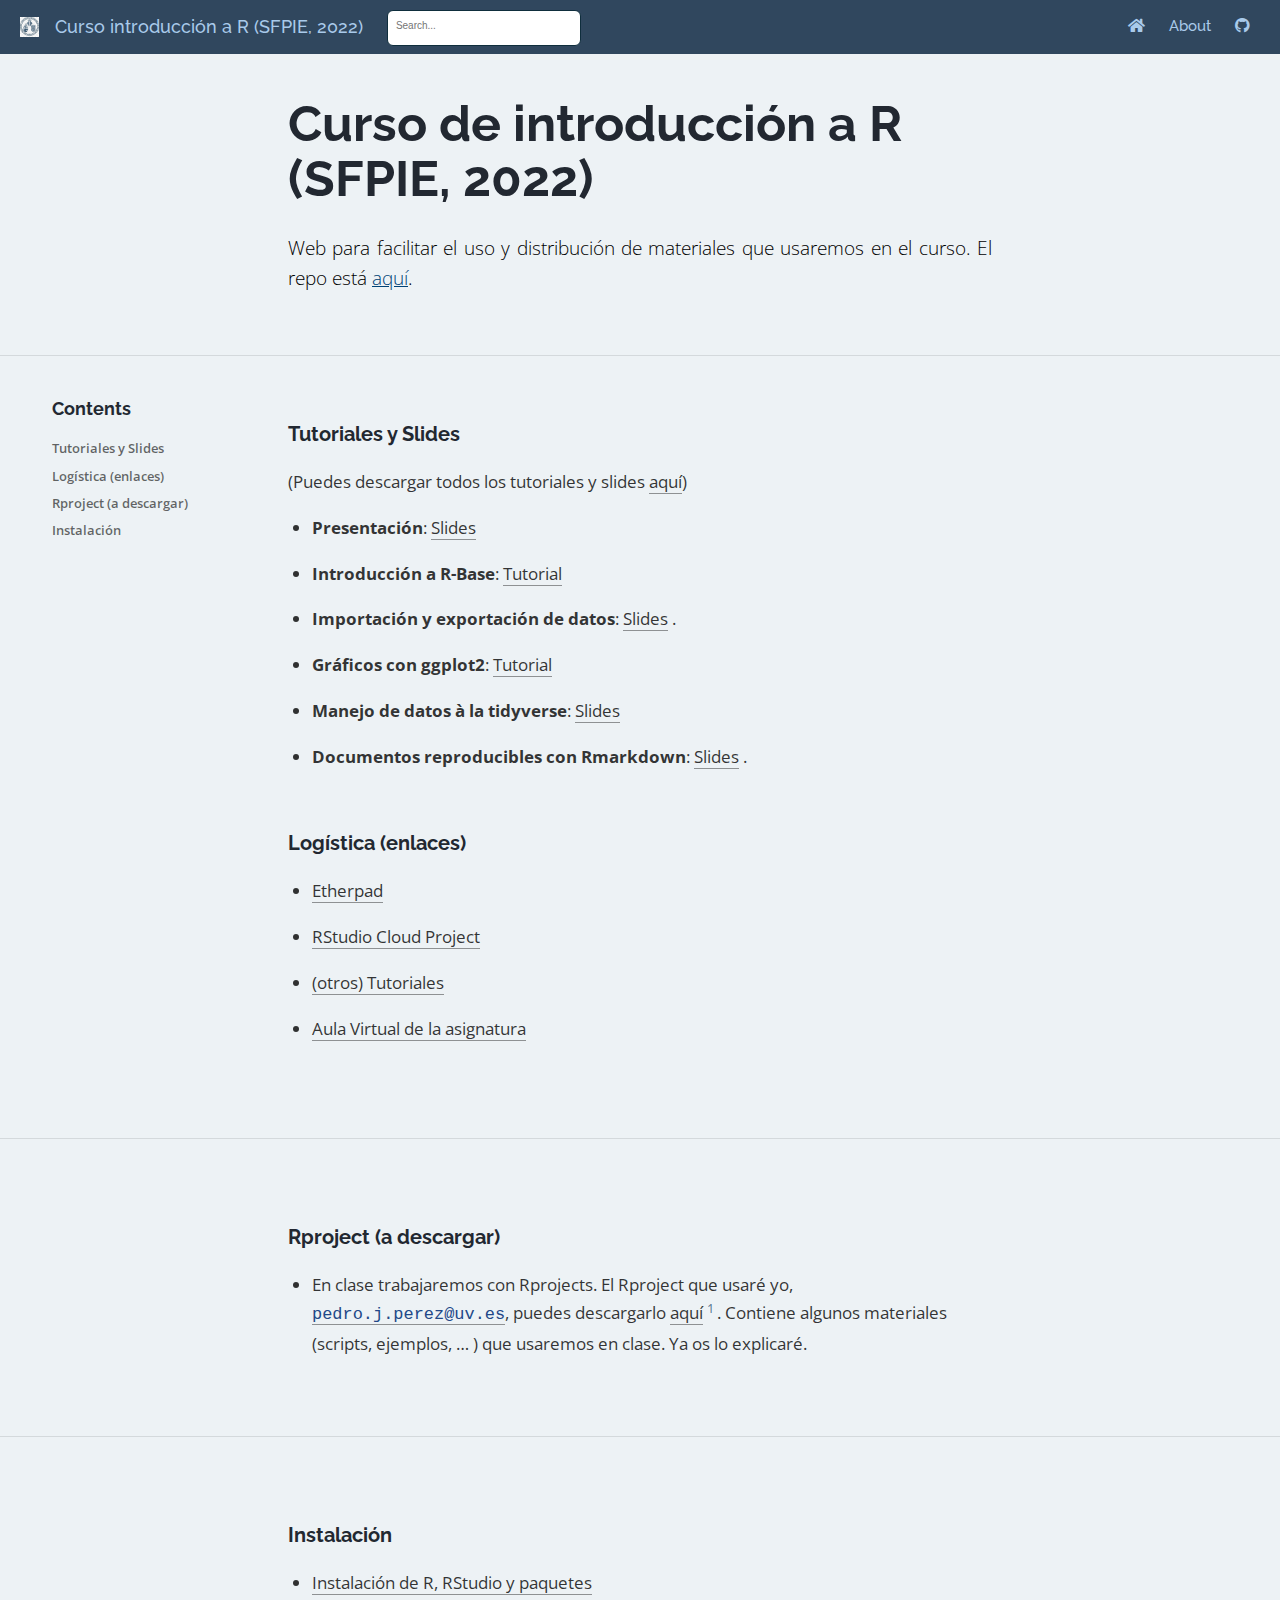
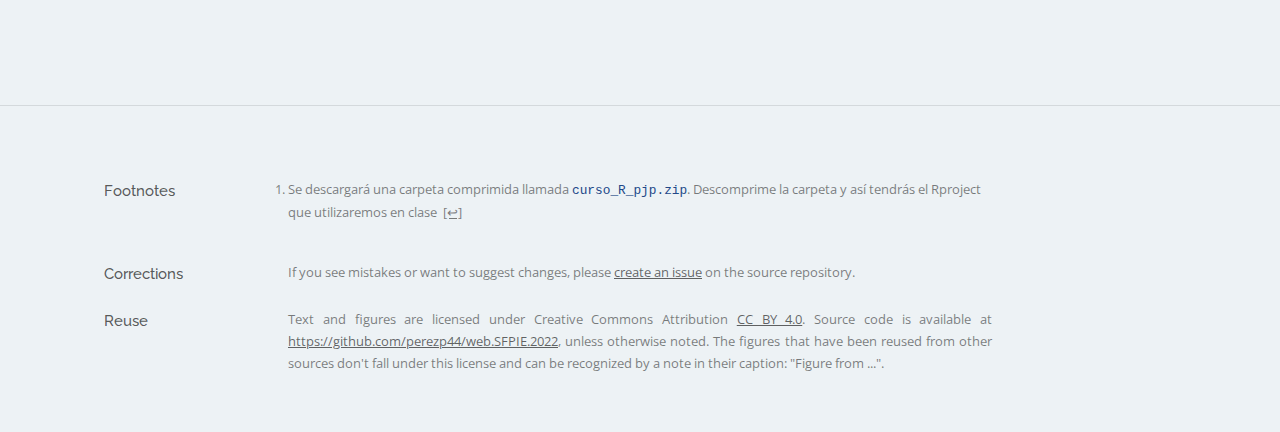
==== docs/index.html @ 0e304029 "instalacion" ====
<!DOCTYPE html>

<html xmlns="http://www.w3.org/1999/xhtml" lang="" xml:lang="">

<head>
  <meta charset="utf-8"/>
  <meta name="viewport" content="width=device-width, initial-scale=1"/>
  <meta http-equiv="X-UA-Compatible" content="IE=Edge,chrome=1"/>
  <meta name="generator" content="distill" />

  <style type="text/css">
  /* Hide doc at startup (prevent jankiness while JS renders/transforms) */
  body {
    visibility: hidden;
  }
  </style>

 <!--radix_placeholder_import_source-->
 <!--/radix_placeholder_import_source-->

<style type="text/css">code{white-space: pre;}</style>
<style type="text/css" data-origin="pandoc">
pre > code.sourceCode { white-space: pre; position: relative; }
pre > code.sourceCode > span { display: inline-block; line-height: 1.25; }
pre > code.sourceCode > span:empty { height: 1.2em; }
.sourceCode { overflow: visible; }
code.sourceCode > span { color: inherit; text-decoration: inherit; }
div.sourceCode { margin: 1em 0; }
pre.sourceCode { margin: 0; }
@media screen {
div.sourceCode { overflow: auto; }
}
@media print {
pre > code.sourceCode { white-space: pre-wrap; }
pre > code.sourceCode > span { text-indent: -5em; padding-left: 5em; }
}
pre.numberSource code
  { counter-reset: source-line 0; }
pre.numberSource code > span
  { position: relative; left: -4em; counter-increment: source-line; }
pre.numberSource code > span > a:first-child::before
  { content: counter(source-line);
    position: relative; left: -1em; text-align: right; vertical-align: baseline;
    border: none; display: inline-block;
    -webkit-touch-callout: none; -webkit-user-select: none;
    -khtml-user-select: none; -moz-user-select: none;
    -ms-user-select: none; user-select: none;
    padding: 0 4px; width: 4em;
    color: #aaaaaa;
  }
pre.numberSource { margin-left: 3em; border-left: 1px solid #aaaaaa;  padding-left: 4px; }
div.sourceCode
  {   }
@media screen {
pre > code.sourceCode > span > a:first-child::before { text-decoration: underline; }
}
code span.al { color: #ad0000; } /* Alert */
code span.an { color: #5e5e5e; } /* Annotation */
code span.at { } /* Attribute */
code span.bn { color: #ad0000; } /* BaseN */
code span.bu { } /* BuiltIn */
code span.cf { color: #007ba5; } /* ControlFlow */
code span.ch { color: #20794d; } /* Char */
code span.cn { color: #8f5902; } /* Constant */
code span.co { color: #5e5e5e; } /* Comment */
code span.cv { color: #5e5e5e; font-style: italic; } /* CommentVar */
code span.do { color: #5e5e5e; font-style: italic; } /* Documentation */
code span.dt { color: #ad0000; } /* DataType */
code span.dv { color: #ad0000; } /* DecVal */
code span.er { color: #ad0000; } /* Error */
code span.ex { } /* Extension */
code span.fl { color: #ad0000; } /* Float */
code span.fu { color: #4758ab; } /* Function */
code span.im { } /* Import */
code span.in { color: #5e5e5e; } /* Information */
code span.kw { color: #007ba5; } /* Keyword */
code span.op { color: #5e5e5e; } /* Operator */
code span.ot { color: #007ba5; } /* Other */
code span.pp { color: #ad0000; } /* Preprocessor */
code span.sc { color: #5e5e5e; } /* SpecialChar */
code span.ss { color: #20794d; } /* SpecialString */
code span.st { color: #20794d; } /* String */
code span.va { color: #111111; } /* Variable */
code span.vs { color: #20794d; } /* VerbatimString */
code span.wa { color: #5e5e5e; font-style: italic; } /* Warning */
</style>


  <!--radix_placeholder_meta_tags-->
  <title>Curso introducción a R (SFPIE, 2022): Curso de introducción a R (SFPIE, 2022)</title>

  <meta property="description" itemprop="description" content="Web para facilitar el uso y distribución de materiales que usaremos en el curso. El repo está [aquí](https://github.com/perezp44/web.SFPIE.2022){target=&quot;_blank&quot;}."/>

  <link rel="license" href="https://creativecommons.org/licenses/by/4.0/"/>
  <link rel="icon" type="image/vnd.microsoft.icon" href="imagenes/uv_favicon.ico"/>


  <!--  https://developers.facebook.com/docs/sharing/webmasters#markup -->
  <meta property="og:title" content="Curso introducción a R (SFPIE, 2022): Curso de introducción a R (SFPIE, 2022)"/>
  <meta property="og:type" content="article"/>
  <meta property="og:description" content="Web para facilitar el uso y distribución de materiales que usaremos en el curso. El repo está [aquí](https://github.com/perezp44/web.SFPIE.2022){target=&quot;_blank&quot;}."/>
  <meta property="og:locale" content="en_US"/>
  <meta property="og:site_name" content="Curso introducción a R (SFPIE, 2022)"/>

  <!--  https://dev.twitter.com/cards/types/summary -->
  <meta property="twitter:card" content="summary"/>
  <meta property="twitter:title" content="Curso introducción a R (SFPIE, 2022): Curso de introducción a R (SFPIE, 2022)"/>
  <meta property="twitter:description" content="Web para facilitar el uso y distribución de materiales que usaremos en el curso. El repo está [aquí](https://github.com/perezp44/web.SFPIE.2022){target=&quot;_blank&quot;}."/>

  <!--/radix_placeholder_meta_tags-->
  <!--radix_placeholder_rmarkdown_metadata-->

  <script type="text/json" id="radix-rmarkdown-metadata">
  {"type":"list","attributes":{"names":{"type":"character","attributes":{},"value":["title","description","site"]}},"value":[{"type":"character","attributes":{},"value":["Curso de introducción a R (SFPIE, 2022)"]},{"type":"character","attributes":{},"value":["Web para facilitar el uso y distribución de materiales que usaremos en el curso. El repo está [aquí](https://github.com/perezp44/web.SFPIE.2022){target=\"_blank\"}. \n"]},{"type":"character","attributes":{},"value":["distill::distill_website"]}]}
  </script>
  <!--/radix_placeholder_rmarkdown_metadata-->
  <!--radix_placeholder_navigation_in_header-->
  <meta name="distill:offset" content=""/>

  <script type="application/javascript">

    window.headroom_prevent_pin = false;

    window.document.addEventListener("DOMContentLoaded", function (event) {

      // initialize headroom for banner
      var header = $('header').get(0);
      var headerHeight = header.offsetHeight;
      var headroom = new Headroom(header, {
        tolerance: 5,
        onPin : function() {
          if (window.headroom_prevent_pin) {
            window.headroom_prevent_pin = false;
            headroom.unpin();
          }
        }
      });
      headroom.init();
      if(window.location.hash)
        headroom.unpin();
      $(header).addClass('headroom--transition');

      // offset scroll location for banner on hash change
      // (see: https://github.com/WickyNilliams/headroom.js/issues/38)
      window.addEventListener("hashchange", function(event) {
        window.scrollTo(0, window.pageYOffset - (headerHeight + 25));
      });

      // responsive menu
      $('.distill-site-header').each(function(i, val) {
        var topnav = $(this);
        var toggle = topnav.find('.nav-toggle');
        toggle.on('click', function() {
          topnav.toggleClass('responsive');
        });
      });

      // nav dropdowns
      $('.nav-dropbtn').click(function(e) {
        $(this).next('.nav-dropdown-content').toggleClass('nav-dropdown-active');
        $(this).parent().siblings('.nav-dropdown')
           .children('.nav-dropdown-content').removeClass('nav-dropdown-active');
      });
      $("body").click(function(e){
        $('.nav-dropdown-content').removeClass('nav-dropdown-active');
      });
      $(".nav-dropdown").click(function(e){
        e.stopPropagation();
      });
    });
  </script>

  <style type="text/css">

  /* Theme (user-documented overrideables for nav appearance) */

  .distill-site-nav {
    color: rgba(255, 255, 255, 0.8);
    background-color: #0F2E3D;
    font-size: 15px;
    font-weight: 300;
  }

  .distill-site-nav a {
    color: inherit;
    text-decoration: none;
  }

  .distill-site-nav a:hover {
    color: white;
  }

  @media print {
    .distill-site-nav {
      display: none;
    }
  }

  .distill-site-header {

  }

  .distill-site-footer {

  }


  /* Site Header */

  .distill-site-header {
    width: 100%;
    box-sizing: border-box;
    z-index: 3;
  }

  .distill-site-header .nav-left {
    display: inline-block;
    margin-left: 8px;
  }

  @media screen and (max-width: 768px) {
    .distill-site-header .nav-left {
      margin-left: 0;
    }
  }


  .distill-site-header .nav-right {
    float: right;
    margin-right: 8px;
  }

  .distill-site-header a,
  .distill-site-header .title {
    display: inline-block;
    text-align: center;
    padding: 14px 10px 14px 10px;
  }

  .distill-site-header .title {
    font-size: 18px;
    min-width: 150px;
  }

  .distill-site-header .logo {
    padding: 0;
  }

  .distill-site-header .logo img {
    display: none;
    max-height: 20px;
    width: auto;
    margin-bottom: -4px;
  }

  .distill-site-header .nav-image img {
    max-height: 18px;
    width: auto;
    display: inline-block;
    margin-bottom: -3px;
  }



  @media screen and (min-width: 1000px) {
    .distill-site-header .logo img {
      display: inline-block;
    }
    .distill-site-header .nav-left {
      margin-left: 20px;
    }
    .distill-site-header .nav-right {
      margin-right: 20px;
    }
    .distill-site-header .title {
      padding-left: 12px;
    }
  }


  .distill-site-header .nav-toggle {
    display: none;
  }

  .nav-dropdown {
    display: inline-block;
    position: relative;
  }

  .nav-dropdown .nav-dropbtn {
    border: none;
    outline: none;
    color: rgba(255, 255, 255, 0.8);
    padding: 16px 10px;
    background-color: transparent;
    font-family: inherit;
    font-size: inherit;
    font-weight: inherit;
    margin: 0;
    margin-top: 1px;
    z-index: 2;
  }

  .nav-dropdown-content {
    display: none;
    position: absolute;
    background-color: white;
    min-width: 200px;
    border: 1px solid rgba(0,0,0,0.15);
    border-radius: 4px;
    box-shadow: 0px 8px 16px 0px rgba(0,0,0,0.1);
    z-index: 1;
    margin-top: 2px;
    white-space: nowrap;
    padding-top: 4px;
    padding-bottom: 4px;
  }

  .nav-dropdown-content hr {
    margin-top: 4px;
    margin-bottom: 4px;
    border: none;
    border-bottom: 1px solid rgba(0, 0, 0, 0.1);
  }

  .nav-dropdown-active {
    display: block;
  }

  .nav-dropdown-content a, .nav-dropdown-content .nav-dropdown-header {
    color: black;
    padding: 6px 24px;
    text-decoration: none;
    display: block;
    text-align: left;
  }

  .nav-dropdown-content .nav-dropdown-header {
    display: block;
    padding: 5px 24px;
    padding-bottom: 0;
    text-transform: uppercase;
    font-size: 14px;
    color: #999999;
    white-space: nowrap;
  }

  .nav-dropdown:hover .nav-dropbtn {
    color: white;
  }

  .nav-dropdown-content a:hover {
    background-color: #ddd;
    color: black;
  }

  .nav-right .nav-dropdown-content {
    margin-left: -45%;
    right: 0;
  }

  @media screen and (max-width: 768px) {
    .distill-site-header a, .distill-site-header .nav-dropdown  {display: none;}
    .distill-site-header a.nav-toggle {
      float: right;
      display: block;
    }
    .distill-site-header .title {
      margin-left: 0;
    }
    .distill-site-header .nav-right {
      margin-right: 0;
    }
    .distill-site-header {
      overflow: hidden;
    }
    .nav-right .nav-dropdown-content {
      margin-left: 0;
    }
  }


  @media screen and (max-width: 768px) {
    .distill-site-header.responsive {position: relative; min-height: 500px; }
    .distill-site-header.responsive a.nav-toggle {
      position: absolute;
      right: 0;
      top: 0;
    }
    .distill-site-header.responsive a,
    .distill-site-header.responsive .nav-dropdown {
      display: block;
      text-align: left;
    }
    .distill-site-header.responsive .nav-left,
    .distill-site-header.responsive .nav-right {
      width: 100%;
    }
    .distill-site-header.responsive .nav-dropdown {float: none;}
    .distill-site-header.responsive .nav-dropdown-content {position: relative;}
    .distill-site-header.responsive .nav-dropdown .nav-dropbtn {
      display: block;
      width: 100%;
      text-align: left;
    }
  }

  /* Site Footer */

  .distill-site-footer {
    width: 100%;
    overflow: hidden;
    box-sizing: border-box;
    z-index: 3;
    margin-top: 30px;
    padding-top: 30px;
    padding-bottom: 30px;
    text-align: center;
  }

  /* Headroom */

  d-title {
    padding-top: 6rem;
  }

  @media print {
    d-title {
      padding-top: 4rem;
    }
  }

  .headroom {
    z-index: 1000;
    position: fixed;
    top: 0;
    left: 0;
    right: 0;
  }

  .headroom--transition {
    transition: all .4s ease-in-out;
  }

  .headroom--unpinned {
    top: -100px;
  }

  .headroom--pinned {
    top: 0;
  }

  /* adjust viewport for navbar height */
  /* helps vertically center bootstrap (non-distill) content */
  .min-vh-100 {
    min-height: calc(100vh - 100px) !important;
  }

  </style>

  <script src="site_libs/jquery-3.6.0/jquery-3.6.0.min.js"></script>
  <link href="site_libs/font-awesome-5.1.0/css/all.css" rel="stylesheet"/>
  <link href="site_libs/font-awesome-5.1.0/css/v4-shims.css" rel="stylesheet"/>
  <script src="site_libs/headroom-0.9.4/headroom.min.js"></script>
  <script src="site_libs/autocomplete-0.37.1/autocomplete.min.js"></script>
  <script src="site_libs/fuse-6.4.1/fuse.min.js"></script>

  <script type="application/javascript">

  function getMeta(metaName) {
    var metas = document.getElementsByTagName('meta');
    for (let i = 0; i < metas.length; i++) {
      if (metas[i].getAttribute('name') === metaName) {
        return metas[i].getAttribute('content');
      }
    }
    return '';
  }

  function offsetURL(url) {
    var offset = getMeta('distill:offset');
    return offset ? offset + '/' + url : url;
  }

  function createFuseIndex() {

    // create fuse index
    var options = {
      keys: [
        { name: 'title', weight: 20 },
        { name: 'categories', weight: 15 },
        { name: 'description', weight: 10 },
        { name: 'contents', weight: 5 },
      ],
      ignoreLocation: true,
      threshold: 0
    };
    var fuse = new window.Fuse([], options);

    // fetch the main search.json
    return fetch(offsetURL('search.json'))
      .then(function(response) {
        if (response.status == 200) {
          return response.json().then(function(json) {
            // index main articles
            json.articles.forEach(function(article) {
              fuse.add(article);
            });
            // download collections and index their articles
            return Promise.all(json.collections.map(function(collection) {
              return fetch(offsetURL(collection)).then(function(response) {
                if (response.status === 200) {
                  return response.json().then(function(articles) {
                    articles.forEach(function(article) {
                      fuse.add(article);
                    });
                  })
                } else {
                  return Promise.reject(
                    new Error('Unexpected status from search index request: ' +
                              response.status)
                  );
                }
              });
            })).then(function() {
              return fuse;
            });
          });

        } else {
          return Promise.reject(
            new Error('Unexpected status from search index request: ' +
                        response.status)
          );
        }
      });
  }

  window.document.addEventListener("DOMContentLoaded", function (event) {

    // get search element (bail if we don't have one)
    var searchEl = window.document.getElementById('distill-search');
    if (!searchEl)
      return;

    createFuseIndex()
      .then(function(fuse) {

        // make search box visible
        searchEl.classList.remove('hidden');

        // initialize autocomplete
        var options = {
          autoselect: true,
          hint: false,
          minLength: 2,
        };
        window.autocomplete(searchEl, options, [{
          source: function(query, callback) {
            const searchOptions = {
              isCaseSensitive: false,
              shouldSort: true,
              minMatchCharLength: 2,
              limit: 10,
            };
            var results = fuse.search(query, searchOptions);
            callback(results
              .map(function(result) { return result.item; })
            );
          },
          templates: {
            suggestion: function(suggestion) {
              var img = suggestion.preview && Object.keys(suggestion.preview).length > 0
                ? `<img src="${offsetURL(suggestion.preview)}"</img>`
                : '';
              var html = `
                <div class="search-item">
                  <h3>${suggestion.title}</h3>
                  <div class="search-item-description">
                    ${suggestion.description || ''}
                  </div>
                  <div class="search-item-preview">
                    ${img}
                  </div>
                </div>
              `;
              return html;
            }
          }
        }]).on('autocomplete:selected', function(event, suggestion) {
          window.location.href = offsetURL(suggestion.path);
        });
        // remove inline display style on autocompleter (we want to
        // manage responsive display via css)
        $('.algolia-autocomplete').css("display", "");
      })
      .catch(function(error) {
        console.log(error);
      });

  });

  </script>

  <style type="text/css">

  .nav-search {
    font-size: x-small;
  }

  /* Algolioa Autocomplete */

  .algolia-autocomplete {
    display: inline-block;
    margin-left: 10px;
    vertical-align: sub;
    background-color: white;
    color: black;
    padding: 6px;
    padding-top: 8px;
    padding-bottom: 0;
    border-radius: 6px;
    border: 1px #0F2E3D solid;
    width: 180px;
  }


  @media screen and (max-width: 768px) {
    .distill-site-nav .algolia-autocomplete {
      display: none;
      visibility: hidden;
    }
    .distill-site-nav.responsive .algolia-autocomplete {
      display: inline-block;
      visibility: visible;
    }
    .distill-site-nav.responsive .algolia-autocomplete .aa-dropdown-menu {
      margin-left: 0;
      width: 400px;
      max-height: 400px;
    }
  }

  .algolia-autocomplete .aa-input, .algolia-autocomplete .aa-hint {
    width: 90%;
    outline: none;
    border: none;
  }

  .algolia-autocomplete .aa-hint {
    color: #999;
  }
  .algolia-autocomplete .aa-dropdown-menu {
    width: 550px;
    max-height: 70vh;
    overflow-x: visible;
    overflow-y: scroll;
    padding: 5px;
    margin-top: 3px;
    margin-left: -150px;
    background-color: #fff;
    border-radius: 5px;
    border: 1px solid #999;
    border-top: none;
  }

  .algolia-autocomplete .aa-dropdown-menu .aa-suggestion {
    cursor: pointer;
    padding: 5px 4px;
    border-bottom: 1px solid #eee;
  }

  .algolia-autocomplete .aa-dropdown-menu .aa-suggestion:last-of-type {
    border-bottom: none;
    margin-bottom: 2px;
  }

  .algolia-autocomplete .aa-dropdown-menu .aa-suggestion .search-item {
    overflow: hidden;
    font-size: 0.8em;
    line-height: 1.4em;
  }

  .algolia-autocomplete .aa-dropdown-menu .aa-suggestion .search-item h3 {
    font-size: 1rem;
    margin-block-start: 0;
    margin-block-end: 5px;
  }

  .algolia-autocomplete .aa-dropdown-menu .aa-suggestion .search-item-description {
    display: inline-block;
    overflow: hidden;
    height: 2.8em;
    width: 80%;
    margin-right: 4%;
  }

  .algolia-autocomplete .aa-dropdown-menu .aa-suggestion .search-item-preview {
    display: inline-block;
    width: 15%;
  }

  .algolia-autocomplete .aa-dropdown-menu .aa-suggestion .search-item-preview img {
    height: 3em;
    width: auto;
    display: none;
  }

  .algolia-autocomplete .aa-dropdown-menu .aa-suggestion .search-item-preview img[src] {
    display: initial;
  }

  .algolia-autocomplete .aa-dropdown-menu .aa-suggestion.aa-cursor {
    background-color: #eee;
  }
  .algolia-autocomplete .aa-dropdown-menu .aa-suggestion em {
    font-weight: bold;
    font-style: normal;
  }

  </style>


  <!--/radix_placeholder_navigation_in_header-->
  <!--radix_placeholder_distill-->

  <style type="text/css">

  body {
    background-color: white;
  }

  .pandoc-table {
    width: 100%;
  }

  .pandoc-table>caption {
    margin-bottom: 10px;
  }

  .pandoc-table th:not([align]) {
    text-align: left;
  }

  .pagedtable-footer {
    font-size: 15px;
  }

  d-byline .byline {
    grid-template-columns: 2fr 2fr;
  }

  d-byline .byline h3 {
    margin-block-start: 1.5em;
  }

  d-byline .byline .authors-affiliations h3 {
    margin-block-start: 0.5em;
  }

  .authors-affiliations .orcid-id {
    width: 16px;
    height:16px;
    margin-left: 4px;
    margin-right: 4px;
    vertical-align: middle;
    padding-bottom: 2px;
  }

  d-title .dt-tags {
    margin-top: 1em;
    grid-column: text;
  }

  .dt-tags .dt-tag {
    text-decoration: none;
    display: inline-block;
    color: rgba(0,0,0,0.6);
    padding: 0em 0.4em;
    margin-right: 0.5em;
    margin-bottom: 0.4em;
    font-size: 70%;
    border: 1px solid rgba(0,0,0,0.2);
    border-radius: 3px;
    text-transform: uppercase;
    font-weight: 500;
  }

  d-article table.gt_table td,
  d-article table.gt_table th {
    border-bottom: none;
  }

  .html-widget {
    margin-bottom: 2.0em;
  }

  .l-screen-inset {
    padding-right: 16px;
  }

  .l-screen .caption {
    margin-left: 10px;
  }

  .shaded {
    background: rgb(247, 247, 247);
    padding-top: 20px;
    padding-bottom: 20px;
    border-top: 1px solid rgba(0, 0, 0, 0.1);
    border-bottom: 1px solid rgba(0, 0, 0, 0.1);
  }

  .shaded .html-widget {
    margin-bottom: 0;
    border: 1px solid rgba(0, 0, 0, 0.1);
  }

  .shaded .shaded-content {
    background: white;
  }

  .text-output {
    margin-top: 0;
    line-height: 1.5em;
  }

  .hidden {
    display: none !important;
  }

  d-article {
    padding-top: 2.5rem;
    padding-bottom: 30px;
  }

  d-appendix {
    padding-top: 30px;
  }

  d-article>p>img {
    width: 100%;
  }

  d-article h2 {
    margin: 1rem 0 1.5rem 0;
  }

  d-article h3 {
    margin-top: 1.5rem;
  }

  d-article iframe {
    border: 1px solid rgba(0, 0, 0, 0.1);
    margin-bottom: 2.0em;
    width: 100%;
  }

  /* Tweak code blocks */

  d-article div.sourceCode code,
  d-article pre code {
    font-family: Consolas, Monaco, 'Andale Mono', 'Ubuntu Mono', monospace;
  }

  d-article pre,
  d-article div.sourceCode,
  d-article div.sourceCode pre {
    overflow: auto;
  }

  d-article div.sourceCode {
    background-color: white;
  }

  d-article div.sourceCode pre {
    padding-left: 10px;
    font-size: 12px;
    border-left: 2px solid rgba(0,0,0,0.1);
  }

  d-article pre {
    font-size: 12px;
    color: black;
    background: none;
    margin-top: 0;
    text-align: left;
    white-space: pre;
    word-spacing: normal;
    word-break: normal;
    word-wrap: normal;
    line-height: 1.5;

    -moz-tab-size: 4;
    -o-tab-size: 4;
    tab-size: 4;

    -webkit-hyphens: none;
    -moz-hyphens: none;
    -ms-hyphens: none;
    hyphens: none;
  }

  d-article pre a {
    border-bottom: none;
  }

  d-article pre a:hover {
    border-bottom: none;
    text-decoration: underline;
  }

  d-article details {
    grid-column: text;
    margin-bottom: 0.8em;
  }

  @media(min-width: 768px) {

  d-article pre,
  d-article div.sourceCode,
  d-article div.sourceCode pre {
    overflow: visible !important;
  }

  d-article div.sourceCode pre {
    padding-left: 18px;
    font-size: 14px;
  }

  d-article pre {
    font-size: 14px;
  }

  }

  figure img.external {
    background: white;
    border: 1px solid rgba(0, 0, 0, 0.1);
    box-shadow: 0 1px 8px rgba(0, 0, 0, 0.1);
    padding: 18px;
    box-sizing: border-box;
  }

  /* CSS for d-contents */

  .d-contents {
    grid-column: text;
    color: rgba(0,0,0,0.8);
    font-size: 0.9em;
    padding-bottom: 1em;
    margin-bottom: 1em;
    padding-bottom: 0.5em;
    margin-bottom: 1em;
    padding-left: 0.25em;
    justify-self: start;
  }

  @media(min-width: 1000px) {
    .d-contents.d-contents-float {
      height: 0;
      grid-column-start: 1;
      grid-column-end: 4;
      justify-self: center;
      padding-right: 3em;
      padding-left: 2em;
    }
  }

  .d-contents nav h3 {
    font-size: 18px;
    margin-top: 0;
    margin-bottom: 1em;
  }

  .d-contents li {
    list-style-type: none
  }

  .d-contents nav > ul {
    padding-left: 0;
  }

  .d-contents ul {
    padding-left: 1em
  }

  .d-contents nav ul li {
    margin-top: 0.6em;
    margin-bottom: 0.2em;
  }

  .d-contents nav a {
    font-size: 13px;
    border-bottom: none;
    text-decoration: none
    color: rgba(0, 0, 0, 0.8);
  }

  .d-contents nav a:hover {
    text-decoration: underline solid rgba(0, 0, 0, 0.6)
  }

  .d-contents nav > ul > li > a {
    font-weight: 600;
  }

  .d-contents nav > ul > li > ul {
    font-weight: inherit;
  }

  .d-contents nav > ul > li > ul > li {
    margin-top: 0.2em;
  }


  .d-contents nav ul {
    margin-top: 0;
    margin-bottom: 0.25em;
  }

  .d-article-with-toc h2:nth-child(2) {
    margin-top: 0;
  }


  /* Figure */

  .figure {
    position: relative;
    margin-bottom: 2.5em;
    margin-top: 1.5em;
  }

  .figure img {
    width: 100%;
  }

  .figure .caption {
    color: rgba(0, 0, 0, 0.6);
    font-size: 12px;
    line-height: 1.5em;
  }

  .figure img.external {
    background: white;
    border: 1px solid rgba(0, 0, 0, 0.1);
    box-shadow: 0 1px 8px rgba(0, 0, 0, 0.1);
    padding: 18px;
    box-sizing: border-box;
  }

  .figure .caption a {
    color: rgba(0, 0, 0, 0.6);
  }

  .figure .caption b,
  .figure .caption strong, {
    font-weight: 600;
    color: rgba(0, 0, 0, 1.0);
  }

  /* Citations */

  d-article .citation {
    color: inherit;
    cursor: inherit;
  }

  div.hanging-indent{
    margin-left: 1em; text-indent: -1em;
  }

  /* Citation hover box */

  .tippy-box[data-theme~=light-border] {
    background-color: rgba(250, 250, 250, 0.95);
  }

  .tippy-content > p {
    margin-bottom: 0;
    padding: 2px;
  }


  /* Tweak 1000px media break to show more text */

  @media(min-width: 1000px) {
    .base-grid,
    distill-header,
    d-title,
    d-abstract,
    d-article,
    d-appendix,
    distill-appendix,
    d-byline,
    d-footnote-list,
    d-citation-list,
    distill-footer {
      grid-template-columns: [screen-start] 1fr [page-start kicker-start] 80px [middle-start] 50px [text-start kicker-end] 65px 65px 65px 65px 65px 65px 65px 65px [text-end gutter-start] 65px [middle-end] 65px [page-end gutter-end] 1fr [screen-end];
      grid-column-gap: 16px;
    }

    .grid {
      grid-column-gap: 16px;
    }

    d-article {
      font-size: 1.06rem;
      line-height: 1.7em;
    }
    figure .caption, .figure .caption, figure figcaption {
      font-size: 13px;
    }
  }

  @media(min-width: 1180px) {
    .base-grid,
    distill-header,
    d-title,
    d-abstract,
    d-article,
    d-appendix,
    distill-appendix,
    d-byline,
    d-footnote-list,
    d-citation-list,
    distill-footer {
      grid-template-columns: [screen-start] 1fr [page-start kicker-start] 60px [middle-start] 60px [text-start kicker-end] 60px 60px 60px 60px 60px 60px 60px 60px [text-end gutter-start] 60px [middle-end] 60px [page-end gutter-end] 1fr [screen-end];
      grid-column-gap: 32px;
    }

    .grid {
      grid-column-gap: 32px;
    }
  }


  /* Get the citation styles for the appendix (not auto-injected on render since
     we do our own rendering of the citation appendix) */

  d-appendix .citation-appendix,
  .d-appendix .citation-appendix {
    font-size: 11px;
    line-height: 15px;
    border-left: 1px solid rgba(0, 0, 0, 0.1);
    padding-left: 18px;
    border: 1px solid rgba(0,0,0,0.1);
    background: rgba(0, 0, 0, 0.02);
    padding: 10px 18px;
    border-radius: 3px;
    color: rgba(150, 150, 150, 1);
    overflow: hidden;
    margin-top: -12px;
    white-space: pre-wrap;
    word-wrap: break-word;
  }

  /* Include appendix styles here so they can be overridden */

  d-appendix {
    contain: layout style;
    font-size: 0.8em;
    line-height: 1.7em;
    margin-top: 60px;
    margin-bottom: 0;
    border-top: 1px solid rgba(0, 0, 0, 0.1);
    color: rgba(0,0,0,0.5);
    padding-top: 60px;
    padding-bottom: 48px;
  }

  d-appendix h3 {
    grid-column: page-start / text-start;
    font-size: 15px;
    font-weight: 500;
    margin-top: 1em;
    margin-bottom: 0;
    color: rgba(0,0,0,0.65);
  }

  d-appendix h3 + * {
    margin-top: 1em;
  }

  d-appendix ol {
    padding: 0 0 0 15px;
  }

  @media (min-width: 768px) {
    d-appendix ol {
      padding: 0 0 0 30px;
      margin-left: -30px;
    }
  }

  d-appendix li {
    margin-bottom: 1em;
  }

  d-appendix a {
    color: rgba(0, 0, 0, 0.6);
  }

  d-appendix > * {
    grid-column: text;
  }

  d-appendix > d-footnote-list,
  d-appendix > d-citation-list,
  d-appendix > distill-appendix {
    grid-column: screen;
  }

  /* Include footnote styles here so they can be overridden */

  d-footnote-list {
    contain: layout style;
  }

  d-footnote-list > * {
    grid-column: text;
  }

  d-footnote-list a.footnote-backlink {
    color: rgba(0,0,0,0.3);
    padding-left: 0.5em;
  }



  /* Anchor.js */

  .anchorjs-link {
    /*transition: all .25s linear; */
    text-decoration: none;
    border-bottom: none;
  }
  *:hover > .anchorjs-link {
    margin-left: -1.125em !important;
    text-decoration: none;
    border-bottom: none;
  }

  /* Social footer */

  .social_footer {
    margin-top: 30px;
    margin-bottom: 0;
    color: rgba(0,0,0,0.67);
  }

  .disqus-comments {
    margin-right: 30px;
  }

  .disqus-comment-count {
    border-bottom: 1px solid rgba(0, 0, 0, 0.4);
    cursor: pointer;
  }

  #disqus_thread {
    margin-top: 30px;
  }

  .article-sharing a {
    border-bottom: none;
    margin-right: 8px;
  }

  .article-sharing a:hover {
    border-bottom: none;
  }

  .sidebar-section.subscribe {
    font-size: 12px;
    line-height: 1.6em;
  }

  .subscribe p {
    margin-bottom: 0.5em;
  }


  .article-footer .subscribe {
    font-size: 15px;
    margin-top: 45px;
  }


  .sidebar-section.custom {
    font-size: 12px;
    line-height: 1.6em;
  }

  .custom p {
    margin-bottom: 0.5em;
  }

  /* Styles for listing layout (hide title) */
  .layout-listing d-title, .layout-listing .d-title {
    display: none;
  }

  /* Styles for posts lists (not auto-injected) */


  .posts-with-sidebar {
    padding-left: 45px;
    padding-right: 45px;
  }

  .posts-list .description h2,
  .posts-list .description p {
    font-family: -apple-system, BlinkMacSystemFont, "Segoe UI", Roboto, Oxygen, Ubuntu, Cantarell, "Fira Sans", "Droid Sans", "Helvetica Neue", Arial, sans-serif;
  }

  .posts-list .description h2 {
    font-weight: 700;
    border-bottom: none;
    padding-bottom: 0;
  }

  .posts-list h2.post-tag {
    border-bottom: 1px solid rgba(0, 0, 0, 0.2);
    padding-bottom: 12px;
  }
  .posts-list {
    margin-top: 60px;
    margin-bottom: 24px;
  }

  .posts-list .post-preview {
    text-decoration: none;
    overflow: hidden;
    display: block;
    border-bottom: 1px solid rgba(0, 0, 0, 0.1);
    padding: 24px 0;
  }

  .post-preview-last {
    border-bottom: none !important;
  }

  .posts-list .posts-list-caption {
    grid-column: screen;
    font-weight: 400;
  }

  .posts-list .post-preview h2 {
    margin: 0 0 6px 0;
    line-height: 1.2em;
    font-style: normal;
    font-size: 24px;
  }

  .posts-list .post-preview p {
    margin: 0 0 12px 0;
    line-height: 1.4em;
    font-size: 16px;
  }

  .posts-list .post-preview .thumbnail {
    box-sizing: border-box;
    margin-bottom: 24px;
    position: relative;
    max-width: 500px;
  }
  .posts-list .post-preview img {
    width: 100%;
    display: block;
  }

  .posts-list .metadata {
    font-size: 12px;
    line-height: 1.4em;
    margin-bottom: 18px;
  }

  .posts-list .metadata > * {
    display: inline-block;
  }

  .posts-list .metadata .publishedDate {
    margin-right: 2em;
  }

  .posts-list .metadata .dt-authors {
    display: block;
    margin-top: 0.3em;
    margin-right: 2em;
  }

  .posts-list .dt-tags {
    display: block;
    line-height: 1em;
  }

  .posts-list .dt-tags .dt-tag {
    display: inline-block;
    color: rgba(0,0,0,0.6);
    padding: 0.3em 0.4em;
    margin-right: 0.2em;
    margin-bottom: 0.4em;
    font-size: 60%;
    border: 1px solid rgba(0,0,0,0.2);
    border-radius: 3px;
    text-transform: uppercase;
    font-weight: 500;
  }

  .posts-list img {
    opacity: 1;
  }

  .posts-list img[data-src] {
    opacity: 0;
  }

  .posts-more {
    clear: both;
  }


  .posts-sidebar {
    font-size: 16px;
  }

  .posts-sidebar h3 {
    font-size: 16px;
    margin-top: 0;
    margin-bottom: 0.5em;
    font-weight: 400;
    text-transform: uppercase;
  }

  .sidebar-section {
    margin-bottom: 30px;
  }

  .categories ul {
    list-style-type: none;
    margin: 0;
    padding: 0;
  }

  .categories li {
    color: rgba(0, 0, 0, 0.8);
    margin-bottom: 0;
  }

  .categories li>a {
    border-bottom: none;
  }

  .categories li>a:hover {
    border-bottom: 1px solid rgba(0, 0, 0, 0.4);
  }

  .categories .active {
    font-weight: 600;
  }

  .categories .category-count {
    color: rgba(0, 0, 0, 0.4);
  }


  @media(min-width: 768px) {
    .posts-list .post-preview h2 {
      font-size: 26px;
    }
    .posts-list .post-preview .thumbnail {
      float: right;
      width: 30%;
      margin-bottom: 0;
    }
    .posts-list .post-preview .description {
      float: left;
      width: 45%;
    }
    .posts-list .post-preview .metadata {
      float: left;
      width: 20%;
      margin-top: 8px;
    }
    .posts-list .post-preview p {
      margin: 0 0 12px 0;
      line-height: 1.5em;
      font-size: 16px;
    }
    .posts-with-sidebar .posts-list {
      float: left;
      width: 75%;
    }
    .posts-with-sidebar .posts-sidebar {
      float: right;
      width: 20%;
      margin-top: 60px;
      padding-top: 24px;
      padding-bottom: 24px;
    }
  }


  /* Improve display for browsers without grid (IE/Edge <= 15) */

  .downlevel {
    line-height: 1.6em;
    font-family: -apple-system, BlinkMacSystemFont, "Segoe UI", Roboto, Oxygen, Ubuntu, Cantarell, "Fira Sans", "Droid Sans", "Helvetica Neue", Arial, sans-serif;
    margin: 0;
  }

  .downlevel .d-title {
    padding-top: 6rem;
    padding-bottom: 1.5rem;
  }

  .downlevel .d-title h1 {
    font-size: 50px;
    font-weight: 700;
    line-height: 1.1em;
    margin: 0 0 0.5rem;
  }

  .downlevel .d-title p {
    font-weight: 300;
    font-size: 1.2rem;
    line-height: 1.55em;
    margin-top: 0;
  }

  .downlevel .d-byline {
    padding-top: 0.8em;
    padding-bottom: 0.8em;
    font-size: 0.8rem;
    line-height: 1.8em;
  }

  .downlevel .section-separator {
    border: none;
    border-top: 1px solid rgba(0, 0, 0, 0.1);
  }

  .downlevel .d-article {
    font-size: 1.06rem;
    line-height: 1.7em;
    padding-top: 1rem;
    padding-bottom: 2rem;
  }


  .downlevel .d-appendix {
    padding-left: 0;
    padding-right: 0;
    max-width: none;
    font-size: 0.8em;
    line-height: 1.7em;
    margin-bottom: 0;
    color: rgba(0,0,0,0.5);
    padding-top: 40px;
    padding-bottom: 48px;
  }

  .downlevel .footnotes ol {
    padding-left: 13px;
  }

  .downlevel .base-grid,
  .downlevel .distill-header,
  .downlevel .d-title,
  .downlevel .d-abstract,
  .downlevel .d-article,
  .downlevel .d-appendix,
  .downlevel .distill-appendix,
  .downlevel .d-byline,
  .downlevel .d-footnote-list,
  .downlevel .d-citation-list,
  .downlevel .distill-footer,
  .downlevel .appendix-bottom,
  .downlevel .posts-container {
    padding-left: 40px;
    padding-right: 40px;
  }

  @media(min-width: 768px) {
    .downlevel .base-grid,
    .downlevel .distill-header,
    .downlevel .d-title,
    .downlevel .d-abstract,
    .downlevel .d-article,
    .downlevel .d-appendix,
    .downlevel .distill-appendix,
    .downlevel .d-byline,
    .downlevel .d-footnote-list,
    .downlevel .d-citation-list,
    .downlevel .distill-footer,
    .downlevel .appendix-bottom,
    .downlevel .posts-container {
    padding-left: 150px;
    padding-right: 150px;
    max-width: 900px;
  }
  }

  .downlevel pre code {
    display: block;
    border-left: 2px solid rgba(0, 0, 0, .1);
    padding: 0 0 0 20px;
    font-size: 14px;
  }

  .downlevel code, .downlevel pre {
    color: black;
    background: none;
    font-family: Consolas, Monaco, 'Andale Mono', 'Ubuntu Mono', monospace;
    text-align: left;
    white-space: pre;
    word-spacing: normal;
    word-break: normal;
    word-wrap: normal;
    line-height: 1.5;

    -moz-tab-size: 4;
    -o-tab-size: 4;
    tab-size: 4;

    -webkit-hyphens: none;
    -moz-hyphens: none;
    -ms-hyphens: none;
    hyphens: none;
  }

  .downlevel .posts-list .post-preview {
    color: inherit;
  }



  </style>

  <script type="application/javascript">

  function is_downlevel_browser() {
    if (bowser.isUnsupportedBrowser({ msie: "12", msedge: "16"},
                                   window.navigator.userAgent)) {
      return true;
    } else {
      return window.load_distill_framework === undefined;
    }
  }

  // show body when load is complete
  function on_load_complete() {

    // add anchors
    if (window.anchors) {
      window.anchors.options.placement = 'left';
      window.anchors.add('d-article > h2, d-article > h3, d-article > h4, d-article > h5');
    }


    // set body to visible
    document.body.style.visibility = 'visible';

    // force redraw for leaflet widgets
    if (window.HTMLWidgets) {
      var maps = window.HTMLWidgets.findAll(".leaflet");
      $.each(maps, function(i, el) {
        var map = this.getMap();
        map.invalidateSize();
        map.eachLayer(function(layer) {
          if (layer instanceof L.TileLayer)
            layer.redraw();
        });
      });
    }

    // trigger 'shown' so htmlwidgets resize
    $('d-article').trigger('shown');
  }

  function init_distill() {

    init_common();

    // create front matter
    var front_matter = $('<d-front-matter></d-front-matter>');
    $('#distill-front-matter').wrap(front_matter);

    // create d-title
    $('.d-title').changeElementType('d-title');

    // create d-byline
    var byline = $('<d-byline></d-byline>');
    $('.d-byline').replaceWith(byline);

    // create d-article
    var article = $('<d-article></d-article>');
    $('.d-article').wrap(article).children().unwrap();

    // move posts container into article
    $('.posts-container').appendTo($('d-article'));

    // create d-appendix
    $('.d-appendix').changeElementType('d-appendix');

    // flag indicating that we have appendix items
    var appendix = $('.appendix-bottom').children('h3').length > 0;

    // replace footnotes with <d-footnote>
    $('.footnote-ref').each(function(i, val) {
      appendix = true;
      var href = $(this).attr('href');
      var id = href.replace('#', '');
      var fn = $('#' + id);
      var fn_p = $('#' + id + '>p');
      fn_p.find('.footnote-back').remove();
      var text = fn_p.html();
      var dtfn = $('<d-footnote></d-footnote>');
      dtfn.html(text);
      $(this).replaceWith(dtfn);
    });
    // remove footnotes
    $('.footnotes').remove();

    // move refs into #references-listing
    $('#references-listing').replaceWith($('#refs'));

    $('h1.appendix, h2.appendix').each(function(i, val) {
      $(this).changeElementType('h3');
    });
    $('h3.appendix').each(function(i, val) {
      var id = $(this).attr('id');
      $('.d-contents a[href="#' + id + '"]').parent().remove();
      appendix = true;
      $(this).nextUntil($('h1, h2, h3')).addBack().appendTo($('d-appendix'));
    });

    // show d-appendix if we have appendix content
    $("d-appendix").css('display', appendix ? 'grid' : 'none');

    // localize layout chunks to just output
    $('.layout-chunk').each(function(i, val) {

      // capture layout
      var layout = $(this).attr('data-layout');

      // apply layout to markdown level block elements
      var elements = $(this).children().not('details, div.sourceCode, pre, script');
      elements.each(function(i, el) {
        var layout_div = $('<div class="' + layout + '"></div>');
        if (layout_div.hasClass('shaded')) {
          var shaded_content = $('<div class="shaded-content"></div>');
          $(this).wrap(shaded_content);
          $(this).parent().wrap(layout_div);
        } else {
          $(this).wrap(layout_div);
        }
      });


      // unwrap the layout-chunk div
      $(this).children().unwrap();
    });

    // remove code block used to force  highlighting css
    $('.distill-force-highlighting-css').parent().remove();

    // remove empty line numbers inserted by pandoc when using a
    // custom syntax highlighting theme
    $('code.sourceCode a:empty').remove();

    // load distill framework
    load_distill_framework();

    // wait for window.distillRunlevel == 4 to do post processing
    function distill_post_process() {

      if (!window.distillRunlevel || window.distillRunlevel < 4)
        return;

      // hide author/affiliations entirely if we have no authors
      var front_matter = JSON.parse($("#distill-front-matter").html());
      var have_authors = front_matter.authors && front_matter.authors.length > 0;
      if (!have_authors)
        $('d-byline').addClass('hidden');

      // article with toc class
      $('.d-contents').parent().addClass('d-article-with-toc');

      // strip links that point to #
      $('.authors-affiliations').find('a[href="#"]').removeAttr('href');

      // add orcid ids
      $('.authors-affiliations').find('.author').each(function(i, el) {
        var orcid_id = front_matter.authors[i].orcidID;
        if (orcid_id) {
          var a = $('<a></a>');
          a.attr('href', 'https://orcid.org/' + orcid_id);
          var img = $('<img></img>');
          img.addClass('orcid-id');
          img.attr('alt', 'ORCID ID');
          img.attr('src','[data-uri]');
          a.append(img);
          $(this).append(a);
        }
      });

      // hide elements of author/affiliations grid that have no value
      function hide_byline_column(caption) {
        $('d-byline').find('h3:contains("' + caption + '")').parent().css('visibility', 'hidden');
      }

      // affiliations
      var have_affiliations = false;
      for (var i = 0; i<front_matter.authors.length; ++i) {
        var author = front_matter.authors[i];
        if (author.affiliation !== "&nbsp;") {
          have_affiliations = true;
          break;
        }
      }
      if (!have_affiliations)
        $('d-byline').find('h3:contains("Affiliations")').css('visibility', 'hidden');

      // published date
      if (!front_matter.publishedDate)
        hide_byline_column("Published");

      // document object identifier
      var doi = $('d-byline').find('h3:contains("DOI")');
      var doi_p = doi.next().empty();
      if (!front_matter.doi) {
        // if we have a citation and valid citationText then link to that
        if ($('#citation').length > 0 && front_matter.citationText) {
          doi.html('Citation');
          $('<a href="#citation"></a>')
            .text(front_matter.citationText)
            .appendTo(doi_p);
        } else {
          hide_byline_column("DOI");
        }
      } else {
        $('<a></a>')
           .attr('href', "https://doi.org/" + front_matter.doi)
           .html(front_matter.doi)
           .appendTo(doi_p);
      }

       // change plural form of authors/affiliations
      if (front_matter.authors.length === 1) {
        var grid = $('.authors-affiliations');
        grid.children('h3:contains("Authors")').text('Author');
        grid.children('h3:contains("Affiliations")').text('Affiliation');
      }

      // remove d-appendix and d-footnote-list local styles
      $('d-appendix > style:first-child').remove();
      $('d-footnote-list > style:first-child').remove();

      // move appendix-bottom entries to the bottom
      $('.appendix-bottom').appendTo('d-appendix').children().unwrap();
      $('.appendix-bottom').remove();

      // hoverable references
      $('span.citation[data-cites]').each(function() {
        var refs = $(this).attr('data-cites').split(" ");
        var refHtml = refs.map(function(ref) {
          return "<p>" + $('#ref-' + ref).html() + "</p>";
        }).join("\n");
        window.tippy(this, {
          allowHTML: true,
          content: refHtml,
          maxWidth: 500,
          interactive: true,
          interactiveBorder: 10,
          theme: 'light-border',
          placement: 'bottom-start'
        });
      });

      // clear polling timer
      clearInterval(tid);

      // show body now that everything is ready
      on_load_complete();
    }

    var tid = setInterval(distill_post_process, 50);
    distill_post_process();

  }

  function init_downlevel() {

    init_common();

     // insert hr after d-title
    $('.d-title').after($('<hr class="section-separator"/>'));

    // check if we have authors
    var front_matter = JSON.parse($("#distill-front-matter").html());
    var have_authors = front_matter.authors && front_matter.authors.length > 0;

    // manage byline/border
    if (!have_authors)
      $('.d-byline').remove();
    $('.d-byline').after($('<hr class="section-separator"/>'));
    $('.d-byline a').remove();

    // remove toc
    $('.d-contents').remove();

    // move appendix elements
    $('h1.appendix, h2.appendix').each(function(i, val) {
      $(this).changeElementType('h3');
    });
    $('h3.appendix').each(function(i, val) {
      $(this).nextUntil($('h1, h2, h3')).addBack().appendTo($('.d-appendix'));
    });


    // inject headers into references and footnotes
    var refs_header = $('<h3></h3>');
    refs_header.text('References');
    $('#refs').prepend(refs_header);

    var footnotes_header = $('<h3></h3');
    footnotes_header.text('Footnotes');
    $('.footnotes').children('hr').first().replaceWith(footnotes_header);

    // move appendix-bottom entries to the bottom
    $('.appendix-bottom').appendTo('.d-appendix').children().unwrap();
    $('.appendix-bottom').remove();

    // remove appendix if it's empty
    if ($('.d-appendix').children().length === 0)
      $('.d-appendix').remove();

    // prepend separator above appendix
    $('.d-appendix').before($('<hr class="section-separator" style="clear: both"/>'));

    // trim code
    $('pre>code').each(function(i, val) {
      $(this).html($.trim($(this).html()));
    });

    // move posts-container right before article
    $('.posts-container').insertBefore($('.d-article'));

    $('body').addClass('downlevel');

    on_load_complete();
  }


  function init_common() {

    // jquery plugin to change element types
    (function($) {
      $.fn.changeElementType = function(newType) {
        var attrs = {};

        $.each(this[0].attributes, function(idx, attr) {
          attrs[attr.nodeName] = attr.nodeValue;
        });

        this.replaceWith(function() {
          return $("<" + newType + "/>", attrs).append($(this).contents());
        });
      };
    })(jQuery);

    // prevent underline for linked images
    $('a > img').parent().css({'border-bottom' : 'none'});

    // mark non-body figures created by knitr chunks as 100% width
    $('.layout-chunk').each(function(i, val) {
      var figures = $(this).find('img, .html-widget');
      if ($(this).attr('data-layout') !== "l-body") {
        figures.css('width', '100%');
      } else {
        figures.css('max-width', '100%');
        figures.filter("[width]").each(function(i, val) {
          var fig = $(this);
          fig.css('width', fig.attr('width') + 'px');
        });

      }
    });

    // auto-append index.html to post-preview links in file: protocol
    // and in rstudio ide preview
    $('.post-preview').each(function(i, val) {
      if (window.location.protocol === "file:")
        $(this).attr('href', $(this).attr('href') + "index.html");
    });

    // get rid of index.html references in header
    if (window.location.protocol !== "file:") {
      $('.distill-site-header a[href]').each(function(i,val) {
        $(this).attr('href', $(this).attr('href').replace("index.html", "./"));
      });
    }

    // add class to pandoc style tables
    $('tr.header').parent('thead').parent('table').addClass('pandoc-table');
    $('.kable-table').children('table').addClass('pandoc-table');

    // add figcaption style to table captions
    $('caption').parent('table').addClass("figcaption");

    // initialize posts list
    if (window.init_posts_list)
      window.init_posts_list();

    // implmement disqus comment link
    $('.disqus-comment-count').click(function() {
      window.headroom_prevent_pin = true;
      $('#disqus_thread').toggleClass('hidden');
      if (!$('#disqus_thread').hasClass('hidden')) {
        var offset = $(this).offset();
        $(window).resize();
        $('html, body').animate({
          scrollTop: offset.top - 35
        });
      }
    });
  }

  document.addEventListener('DOMContentLoaded', function() {
    if (is_downlevel_browser())
      init_downlevel();
    else
      window.addEventListener('WebComponentsReady', init_distill);
  });

  </script>

  <style type="text/css">
  /* base variables */

  /* Edit the CSS properties in this file to create a custom
     Distill theme. Only edit values in the right column
     for each row; values shown are the CSS defaults.
     To return any property to the default,
     you may set its value to: unset
     All rows must end with a semi-colon.                      */

  /* Optional: embed custom fonts here with `@import`          */
  /* This must remain at the top of this file.                 */



  html {
    /*-- Main font sizes --*/
    --title-size:      50px;
    --body-size:       1.06rem;
    --code-size:       14px;
    --aside-size:      12px;
    --fig-cap-size:    13px;
    /*-- Main font colors --*/
    --title-color:     #000000;
    --header-color:    rgba(0, 0, 0, 0.8);
    --body-color:      rgba(0, 0, 0, 0.8);
    --aside-color:     rgba(0, 0, 0, 0.6);
    --fig-cap-color:   rgba(0, 0, 0, 0.6);
    /*-- Specify custom fonts ~~~ must be imported above   --*/
    --heading-font:    sans-serif;
    --mono-font:       monospace;
    --body-font:       sans-serif;
    --navbar-font:     sans-serif;  /* websites + blogs only */
  }

  /*-- ARTICLE METADATA --*/
  d-byline {
    --heading-size:    0.6rem;
    --heading-color:   rgba(0, 0, 0, 0.5);
    --body-size:       0.8rem;
    --body-color:      rgba(0, 0, 0, 0.8);
  }

  /*-- ARTICLE TABLE OF CONTENTS --*/
  .d-contents {
    --heading-size:    18px;
    --contents-size:   13px;
  }

  /*-- ARTICLE APPENDIX --*/
  d-appendix {
    --heading-size:    15px;
    --heading-color:   rgba(0, 0, 0, 0.65);
    --text-size:       0.8em;
    --text-color:      rgba(0, 0, 0, 0.5);
  }

  /*-- WEBSITE HEADER + FOOTER --*/
  /* These properties only apply to Distill sites and blogs  */

  .distill-site-header {
    --title-size:       18px;
    --text-color:       rgba(255, 255, 255, 0.8);
    --text-size:        15px;
    --hover-color:      white;
    --bkgd-color:       #0F2E3D;
  }

  .distill-site-footer {
    --text-color:       rgba(255, 255, 255, 0.8);
    --text-size:        15px;
    --hover-color:      white;
    --bkgd-color:       #0F2E3D;
  }

  /*-- Additional custom styles --*/
  /* Add any additional CSS rules below                      */
  </style>
  <style type="text/css">/* He usado el theme de Frie Preu: https://gitlab.com/friep/blog/-/blob/main/theme.css    Gracias!!*/

  /* base variables */

  /* Edit the CSS properties in this file to create a custom
     Distill theme. Only edit values in the right column
     for each row; values shown are the CSS defaults.
     To return any property to the default,
     you may set its value to: unset
     All rows must end with a semi-colon.                      */

  /* Optional: embed custom fonts here with `@import`          */
  /* This must remain at the top of this file.                 */

  @import url('https://fonts.googleapis.com/css2?family=Fira+Code');
  @import url('https://fonts.googleapis.com/css2?family=Raleway&display=swap');
  @import url('https://fonts.googleapis.com/css2?family=Open+Sans&display=swap');
  @import url('https://fonts.googleapis.com/css?family=DM+Mono&display=swap');

  html {
    /*-- Main font sizes --*/
    --title-size:      50px;
    --body-size:       1.06rem;
    --code-size:       14px;
    --aside-size:      12px;
    --fig-cap-size:    13px;
    /*-- Main font colors --*/
    --title-color:     #222831;
    --header-color:    #222831;
    --body-color:      rgba(0, 0, 0, 0.8);
    --aside-color:     rgba(0, 0, 0, 0.6);
    --fig-cap-color:   rgba(0, 0, 0, 0.6);
    /*-- Specify custom fonts ~~~ must be imported above   --*/
    --heading-font:    "Raleway", sans-serif;
    --mono-font:       "Fira Code", monospace;
    --body-font:       "Open Sans", sans-serif;
    --navbar-font:     "Raleway", sans-serif;  /* websites + blogs only */
  }

  /*-- ARTICLE METADATA --*/
  d-byline {
    --heading-size:    0.6rem;
    --heading-color:   rgba(0, 0, 0, 0.5);
    --body-size:       1.06rem;
    --body-color:      rgba(0, 0, 0, 0.8);
  }

  /*-- ARTICLE TABLE OF CONTENTS --*/
  .d-contents {
    --heading-size:    18px;
    --contents-size:   13px;
  }

  /*-- ARTICLE APPENDIX --*/
  d-appendix {
    --heading-size:    15px;
    --heading-color:   rgba(0, 0, 0, 0.65);
    --text-size:       0.8em;
    --text-color:      rgba(0, 0, 0, 0.5);
  }

  /*-- WEBSITE HEADER + FOOTER --*/
  /* These properties only apply to Distill sites and blogs  */

  .distill-site-header {
    --title-size:       18px;
    --text-color:       rgba(255, 255, 255, 0.8);
    --text-size:        15px;
    --hover-color:      white;
    --bkgd-color:       #30475e;
  }

  .distill-site-footer {
    --text-color:       rgba(255, 255, 255, 0.8);
    --text-size:        15px;
    --hover-color:      white;
    --bkgd-color:       #30475e;
  }


  /*https://github.com/sciencificity/Blog_Vebash/blob/main/vebash_theme.css      */

  .distill-site-nav a {
    
    font-family: 'Neue Helvetica', sans-serif;
    font-weight: 500;
    font-size: 15px;
    color: #a9caea !important;
    text-decoration: none;
  }

  .distill-site-nav a:hover {
    color: #ff6700;
  }

  .distill-site-nav a:current {
    background-color: #ff5c61;
    color: white !important;
  }

        
  .nav-dropdown-content a {
    font-family: 'Neue Helvetica', sans-serif;
    font-weight: 500;
    color: #847c77;
  }

  .distill-site-header {
    font-family: 'Neue Helvetica', sans-serif;
    font-weight: 500;
    background-color: #ede7e3;
  }


  @media print {
    .distill-site-nav {
      display: none;
    }
  }





  .distill-site-header {
    --title-size:       18px;
    --text-color:       rgba(255, 255, 255, 0.8);
    --text-size:        15px;
    --hover-color:      white;
    --bkgd-color:       #30475e;
  }


  .distill-site-header {
    font-family: 'Neue Helvetica', sans-serif;
    font-weight: 500;
    background-color: #ede7e3;
  }




  /*-- Additional custom styles --*/
  /* Add any additional CSS rules below                      */
  .btn-outline-dark:hover {
    background-color: #30475e;
  }


  /* PJP color para la nav bar (es el color violeta)
  .distill-site-nav {
    background-color: #543a54;
  }
  .distill-site-footer {
    background-color: #543a54;
    text-align: center;
  }*/


  /* https://github.com/llendway/lisalendway_distill/blob/main/lisa_theme.css */ 
  body {
    background-color: #edf2f5;   /* #E0EBEE   #edf2f5  #f0f1f5*/    
  }


  /* definiendo estilos de los párrafos */ 
  p {
    text-align: justify; }        /* justificar el texto del body */     
    
   

  footer {   /* me parece q no chuta */
       text-align: center; }
    
  d-article div.sourceCode code, 
  d-article pre code {
  	font-family: "DM Mono", monospace;
  	font-size: 1rem;
  }


  /* Tweak code text */
  code {
    color: #224888; 
  }
    
    
    
    
  .distill-site-header {
    --title-size:       18px;
    --text-color:       rgba(255, 255, 255, 0.8);
    --text-size:        15px;
    --hover-color:      white;
    --bkgd-color:       #30475e;
  }</style>
  <style type="text/css">
  /* base style */

  /* FONT FAMILIES */

  :root {
    --heading-default: -apple-system, BlinkMacSystemFont, "Segoe UI", Roboto, Oxygen, Ubuntu, Cantarell, "Fira Sans", "Droid Sans", "Helvetica Neue", Arial, sans-serif;
    --mono-default: Consolas, Monaco, 'Andale Mono', 'Ubuntu Mono', monospace;
    --body-default: -apple-system, BlinkMacSystemFont, "Segoe UI", Roboto, Oxygen, Ubuntu, Cantarell, "Fira Sans", "Droid Sans", "Helvetica Neue", Arial, sans-serif;
  }

  body,
  .posts-list .post-preview p,
  .posts-list .description p {
    font-family: var(--body-font), var(--body-default);
  }

  h1, h2, h3, h4, h5, h6,
  .posts-list .post-preview h2,
  .posts-list .description h2 {
    font-family: var(--heading-font), var(--heading-default);
  }

  d-article div.sourceCode code,
  d-article pre code {
    font-family: var(--mono-font), var(--mono-default);
  }


  /*-- TITLE --*/
  d-title h1,
  .posts-list > h1 {
    color: var(--title-color, black);
  }

  d-title h1 {
    font-size: var(--title-size, 50px);
  }

  /*-- HEADERS --*/
  d-article h1,
  d-article h2,
  d-article h3,
  d-article h4,
  d-article h5,
  d-article h6 {
    color: var(--header-color, rgba(0, 0, 0, 0.8));
  }

  /*-- BODY --*/
  d-article > p,  /* only text inside of <p> tags */
  d-article > ul, /* lists */
  d-article > ol {
    color: var(--body-color, rgba(0, 0, 0, 0.8));
    font-size: var(--body-size, 1.06rem);
  }


  /*-- CODE --*/
  d-article div.sourceCode code,
  d-article pre code {
    font-size: var(--code-size, 14px);
  }

  /*-- ASIDE --*/
  d-article aside {
    font-size: var(--aside-size, 12px);
    color: var(--aside-color, rgba(0, 0, 0, 0.6));
  }

  /*-- FIGURE CAPTIONS --*/
  figure .caption,
  figure figcaption,
  .figure .caption {
    font-size: var(--fig-cap-size, 13px);
    color: var(--fig-cap-color, rgba(0, 0, 0, 0.6));
  }

  /*-- METADATA --*/
  d-byline h3 {
    font-size: var(--heading-size, 0.6rem);
    color: var(--heading-color, rgba(0, 0, 0, 0.5));
  }

  d-byline {
    font-size: var(--body-size, 0.8rem);
    color: var(--body-color, rgba(0, 0, 0, 0.8));
  }

  d-byline a,
  d-article d-byline a {
    color: var(--body-color, rgba(0, 0, 0, 0.8));
  }

  /*-- TABLE OF CONTENTS --*/
  .d-contents nav h3 {
    font-size: var(--heading-size, 18px);
  }

  .d-contents nav a {
    font-size: var(--contents-size, 13px);
  }

  /*-- APPENDIX --*/
  d-appendix h3 {
    font-size: var(--heading-size, 15px);
    color: var(--heading-color, rgba(0, 0, 0, 0.65));
  }

  d-appendix {
    font-size: var(--text-size, 0.8em);
    color: var(--text-color, rgba(0, 0, 0, 0.5));
  }

  d-appendix d-footnote-list a.footnote-backlink {
    color: var(--text-color, rgba(0, 0, 0, 0.5));
  }

  /*-- WEBSITE HEADER + FOOTER --*/
  .distill-site-header .title {
    font-size: var(--title-size, 18px);
    font-family: var(--navbar-font), var(--heading-default);
  }

  .distill-site-header a,
  .nav-dropdown .nav-dropbtn {
    font-family: var(--navbar-font), var(--heading-default);
  }

  .nav-dropdown .nav-dropbtn {
    color: var(--text-color, rgba(255, 255, 255, 0.8));
    font-size: var(--text-size, 15px);
  }

  .distill-site-header a:hover,
  .nav-dropdown:hover .nav-dropbtn {
    color: var(--hover-color, white);
  }

  .distill-site-header {
    font-size: var(--text-size, 15px);
    color: var(--text-color, rgba(255, 255, 255, 0.8));
    background-color: var(--bkgd-color, #0F2E3D);
  }

  .distill-site-footer {
    font-size: var(--text-size, 15px);
    color: var(--text-color, rgba(255, 255, 255, 0.8));
    background-color: var(--bkgd-color, #0F2E3D);
  }

  .distill-site-footer a:hover {
    color: var(--hover-color, white);
  }</style>
  <!--/radix_placeholder_distill-->
  <script src="site_libs/header-attrs-2.14/header-attrs.js"></script>
  <script src="site_libs/clipboard-1.7.1/clipboard.min.js"></script>
  <link href="site_libs/primer-tooltips-1.4.0/build.css" rel="stylesheet" />
  <link href="site_libs/klippy-0.0.0.9500/css/klippy.min.css" rel="stylesheet" />
  <script src="site_libs/klippy-0.0.0.9500/js/klippy.min.js"></script>
  <script src="site_libs/popper-2.6.0/popper.min.js"></script>
  <link href="site_libs/tippy-6.2.7/tippy.css" rel="stylesheet" />
  <link href="site_libs/tippy-6.2.7/tippy-light-border.css" rel="stylesheet" />
  <script src="site_libs/tippy-6.2.7/tippy.umd.min.js"></script>
  <script src="site_libs/anchor-4.2.2/anchor.min.js"></script>
  <script src="site_libs/bowser-1.9.3/bowser.min.js"></script>
  <script src="site_libs/webcomponents-2.0.0/webcomponents.js"></script>
  <script src="site_libs/distill-2.2.21/template.v2.js"></script>
  <!--radix_placeholder_site_in_header-->
  <!--/radix_placeholder_site_in_header-->


</head>

<body>

<!--radix_placeholder_front_matter-->

<script id="distill-front-matter" type="text/json">
{"title":"Curso de introducción a R (SFPIE, 2022)","description":"Web para facilitar el uso y distribución de materiales que usaremos en el curso. El repo está [aquí](https://github.com/perezp44/web.SFPIE.2022){target=\"_blank\"}.","authors":[]}
</script>

<!--/radix_placeholder_front_matter-->
<!--radix_placeholder_navigation_before_body-->
<header class="header header--fixed" role="banner">
<nav class="distill-site-nav distill-site-header">
<div class="nav-left">
<a class="logo">
<img src="imagenes/uv.jpeg" alt="Logo"/>
</a>
<a href="index.html" class="title">Curso introducción a R (SFPIE, 2022)</a>
<input id="distill-search" class="nav-search hidden" type="text" placeholder="Search..."/>
</div>
<div class="nav-right">
<a href="index.html" aria-label="Home">
<i class="fa fa-home" aria-hidden="true"></i>
</a>
<a href="about.html">About</a>
<a href="https://github.com/perezp44/web.SFPIE.2022" aria-label="Link to source">
<i class="fab fa-github" aria-hidden="true"></i>
</a>
<a href="javascript:void(0);" class="nav-toggle">&#9776;</a>
</div>
</nav>
</header>
<!--/radix_placeholder_navigation_before_body-->
<!--radix_placeholder_site_before_body-->
<!--/radix_placeholder_site_before_body-->

<div class="d-title">
<h1>Curso de introducción a R (SFPIE, 2022)</h1>
<!--radix_placeholder_categories-->
<!--/radix_placeholder_categories-->
<p><p>Web para facilitar el uso y distribución de materiales que
usaremos en el curso. El repo está <a
href="https://github.com/perezp44/web.SFPIE.2022"
target="_blank">aquí</a>.</p></p>
</div>


<div class="d-article">
<div class="d-contents d-contents-float">
<nav class="l-text toc figcaption" id="TOC">
<h3>Contents</h3>
<ul>
<li><a href="#tutoriales-y-slides">Tutoriales y Slides</a></li>
<li><a href="#logística-enlaces">Logística (enlaces)</a></li>
<li><a href="#rproject-a-descargar">Rproject (a descargar)</a></li>
<li><a href="#instalación">Instalación</a></li>
</ul>
</nav>
</div>
<h3 id="tutoriales-y-slides">Tutoriales y Slides</h3>
<p>(Puedes descargar todos los tutoriales y slides <a
href="./materiales/slides_SFPIE.zip">aquí</a>)</p>
<ul>
<li><p><strong>Presentación</strong>: <a
href="./materiales/slides_01_intro_v3.html"
target="_blank">Slides</a></p></li>
<li><p><strong>Introducción a R-Base</strong>: <a
href="./materiales/introduccion_R_base.html"
target="_blank">Tutorial</a></p></li>
<li><p><strong>Importación y exportación de datos</strong>: <a
href="./materiales/slides_04_cargar-datos.html"
target="_blank">Slides</a> .</p></li>
<li><p><strong>Gráficos con ggplot2</strong>: <a
href="./materiales/introduccion_ggplot2.html"
target="_blank">Tutorial</a></p></li>
<li><p><strong>Manejo de datos à la tidyverse</strong>: <a
href="./materiales/slides_05_data-munging.html"
target="_blank">Slides</a></p></li>
<li><p><strong>Documentos reproducibles con Rmarkdown</strong>: <a
href="./materiales/slides_07_rmarkdown.html" target="_blank">Slides</a>
.</p></li>
</ul>
<h3 id="logística-enlaces">Logística (enlaces)</h3>
<ul>
<li><p><a href="https://etherpad.wikimedia.org/p/curso_intro_DS_UV"
target="_blank">Etherpad</a></p></li>
<li><p><a href="https://rstudio.cloud/project/2860324"
target="_blank">RStudio Cloud Project</a></p></li>
<li><p><a
href="https://perezp44.github.io/intro-ds-21-22-web/04-tutoriales.html"
target="_blank">(otros) Tutoriales</a></p></li>
<li><p><a href="https://aulavirtual.uv.es/course/view.php?id=36399"
target="_blank">Aula Virtual de la asignatura</a></p></li>
</ul>
<hr />
<h3 id="rproject-a-descargar">Rproject (a descargar)</h3>
<ul>
<li>En clase trabajaremos con Rprojects. El Rproject que usaré yo, <a
href="mailto:pedro.j.perez@uv.es"><code>pedro.j.perez@uv.es</code></a>,
puedes descargarlo <a href="./materiales/curso_R_pjp.zip"
target="_blank">aquí</a><a href="#fn1" class="footnote-ref" id="fnref1"
role="doc-noteref"><sup>1</sup></a>. Contiene algunos materiales
(scripts, ejemplos, … ) que usaremos en clase. Ya os lo explicaré.</li>
</ul>
<hr />
<h3 id="instalación">Instalación</h3>
<ul>
<li><a href="./materiales/01_instrucciones-instalacion-SFPIE.html"
target="_blank">Instalación de R, RStudio y paquetes</a></li>
</ul>
<div class="sourceCode" id="cb1"><pre
class="sourceCode r distill-force-highlighting-css"><code class="sourceCode r"></code></pre></div>
<section class="footnotes footnotes-end-of-document"
role="doc-endnotes">
<hr />
<ol>
<li id="fn1" role="doc-endnote"><p>Se descargará una carpeta comprimida
llamada <code>curso_R_pjp.zip</code>. Descomprime la carpeta y así
tendrás el Rproject que utilizaremos en clase<a href="#fnref1"
class="footnote-back" role="doc-backlink">↩︎</a></p></li>
</ol>
</section>
<!--radix_placeholder_article_footer-->
<!--/radix_placeholder_article_footer-->
</div>

<div class="d-appendix">
</div>


<!--radix_placeholder_site_after_body-->
<!--/radix_placeholder_site_after_body-->
<!--radix_placeholder_appendices-->
<div class="appendix-bottom">
<h3 id="updates-and-corrections">Corrections</h3>
<p>If you see mistakes or want to suggest changes, please <a href="https://github.com/perezp44/web.SFPIE.2022/issues/new">create an issue</a> on the source repository.</p>
<h3 id="reuse">Reuse</h3>
<p>Text and figures are licensed under Creative Commons Attribution <a rel="license" href="https://creativecommons.org/licenses/by/4.0/">CC BY 4.0</a>. Source code is available at <a href="https://github.com/perezp44/web.SFPIE.2022">https://github.com/perezp44/web.SFPIE.2022</a>, unless otherwise noted. The figures that have been reused from other sources don't fall under this license and can be recognized by a note in their caption: "Figure from ...".</p>
</div>
<!--/radix_placeholder_appendices-->
<!--radix_placeholder_navigation_after_body-->
<!--/radix_placeholder_navigation_after_body-->

</body>

</html>
---- docs/site_libs/font-awesome-5.1.0/css/all.css ----
/*!
 * Font Awesome Free 5.1.0 by @fontawesome - https://fontawesome.com
 * License - https://fontawesome.com/license (Icons: CC BY 4.0, Fonts: SIL OFL 1.1, Code: MIT License)
 */
.fa,.fab,.fal,.far,.fas{-moz-osx-font-smoothing:grayscale;-webkit-font-smoothing:antialiased;display:inline-block;font-style:normal;font-variant:normal;text-rendering:auto;line-height:1}.fa-lg{font-size:1.33333em;line-height:.75em;vertical-align:-.0667em}.fa-xs{font-size:.75em}.fa-sm{font-size:.875em}.fa-1x{font-size:1em}.fa-2x{font-size:2em}.fa-3x{font-size:3em}.fa-4x{font-size:4em}.fa-5x{font-size:5em}.fa-6x{font-size:6em}.fa-7x{font-size:7em}.fa-8x{font-size:8em}.fa-9x{font-size:9em}.fa-10x{font-size:10em}.fa-fw{text-align:center;width:1.25em}.fa-ul{list-style-type:none;margin-left:2.5em;padding-left:0}.fa-ul>li{position:relative}.fa-li{left:-2em;position:absolute;text-align:center;width:2em;line-height:inherit}.fa-border{border:.08em solid #eee;border-radius:.1em;padding:.2em .25em .15em}.fa-pull-left{float:left}.fa-pull-right{float:right}.fa.fa-pull-left,.fab.fa-pull-left,.fal.fa-pull-left,.far.fa-pull-left,.fas.fa-pull-left{margin-right:.3em}.fa.fa-pull-right,.fab.fa-pull-right,.fal.fa-pull-right,.far.fa-pull-right,.fas.fa-pull-right{margin-left:.3em}.fa-spin{animation:a 2s infinite linear}.fa-pulse{animation:a 1s infinite steps(8)}@keyframes a{0%{transform:rotate(0deg)}to{transform:rotate(1turn)}}.fa-rotate-90{-ms-filter:"progid:DXImageTransform.Microsoft.BasicImage(rotation=1)";transform:rotate(90deg)}.fa-rotate-180{-ms-filter:"progid:DXImageTransform.Microsoft.BasicImage(rotation=2)";transform:rotate(180deg)}.fa-rotate-270{-ms-filter:"progid:DXImageTransform.Microsoft.BasicImage(rotation=3)";transform:rotate(270deg)}.fa-flip-horizontal{-ms-filter:"progid:DXImageTransform.Microsoft.BasicImage(rotation=0, mirror=1)";transform:scaleX(-1)}.fa-flip-vertical{transform:scaleY(-1)}.fa-flip-horizontal.fa-flip-vertical,.fa-flip-vertical{-ms-filter:"progid:DXImageTransform.Microsoft.BasicImage(rotation=2, mirror=1)"}.fa-flip-horizontal.fa-flip-vertical{transform:scale(-1)}:root .fa-flip-horizontal,:root .fa-flip-vertical,:root .fa-rotate-90,:root .fa-rotate-180,:root .fa-rotate-270{-webkit-filter:none;filter:none}.fa-stack{display:inline-block;height:2em;line-height:2em;position:relative;vertical-align:middle;width:2em}.fa-stack-1x,.fa-stack-2x{left:0;position:absolute;text-align:center;width:100%}.fa-stack-1x{line-height:inherit}.fa-stack-2x{font-size:2em}.fa-inverse{color:#fff}.fa-500px:before{content:"\f26e"}.fa-accessible-icon:before{content:"\f368"}.fa-accusoft:before{content:"\f369"}.fa-address-book:before{content:"\f2b9"}.fa-address-card:before{content:"\f2bb"}.fa-adjust:before{content:"\f042"}.fa-adn:before{content:"\f170"}.fa-adversal:before{content:"\f36a"}.fa-affiliatetheme:before{content:"\f36b"}.fa-algolia:before{content:"\f36c"}.fa-align-center:before{content:"\f037"}.fa-align-justify:before{content:"\f039"}.fa-align-left:before{content:"\f036"}.fa-align-right:before{content:"\f038"}.fa-allergies:before{content:"\f461"}.fa-amazon:before{content:"\f270"}.fa-amazon-pay:before{content:"\f42c"}.fa-ambulance:before{content:"\f0f9"}.fa-american-sign-language-interpreting:before{content:"\f2a3"}.fa-amilia:before{content:"\f36d"}.fa-anchor:before{content:"\f13d"}.fa-android:before{content:"\f17b"}.fa-angellist:before{content:"\f209"}.fa-angle-double-down:before{content:"\f103"}.fa-angle-double-left:before{content:"\f100"}.fa-angle-double-right:before{content:"\f101"}.fa-angle-double-up:before{content:"\f102"}.fa-angle-down:before{content:"\f107"}.fa-angle-left:before{content:"\f104"}.fa-angle-right:before{content:"\f105"}.fa-angle-up:before{content:"\f106"}.fa-angry:before{content:"\f556"}.fa-angrycreative:before{content:"\f36e"}.fa-angular:before{content:"\f420"}.fa-app-store:before{content:"\f36f"}.fa-app-store-ios:before{content:"\f370"}.fa-apper:before{content:"\f371"}.fa-apple:before{content:"\f179"}.fa-apple-pay:before{content:"\f415"}.fa-archive:before{content:"\f187"}.fa-archway:before{content:"\f557"}.fa-arrow-alt-circle-down:before{content:"\f358"}.fa-arrow-alt-circle-left:before{content:"\f359"}.fa-arrow-alt-circle-right:before{content:"\f35a"}.fa-arrow-alt-circle-up:before{content:"\f35b"}.fa-arrow-circle-down:before{content:"\f0ab"}.fa-arrow-circle-left:before{content:"\f0a8"}.fa-arrow-circle-right:before{content:"\f0a9"}.fa-arrow-circle-up:before{content:"\f0aa"}.fa-arrow-down:before{content:"\f063"}.fa-arrow-left:before{content:"\f060"}.fa-arrow-right:before{content:"\f061"}.fa-arrow-up:before{content:"\f062"}.fa-arrows-alt:before{content:"\f0b2"}.fa-arrows-alt-h:before{content:"\f337"}.fa-arrows-alt-v:before{content:"\f338"}.fa-assistive-listening-systems:before{content:"\f2a2"}.fa-asterisk:before{content:"\f069"}.fa-asymmetrik:before{content:"\f372"}.fa-at:before{content:"\f1fa"}.fa-atlas:before{content:"\f558"}.fa-audible:before{content:"\f373"}.fa-audio-description:before{content:"\f29e"}.fa-autoprefixer:before{content:"\f41c"}.fa-avianex:before{content:"\f374"}.fa-aviato:before{content:"\f421"}.fa-award:before{content:"\f559"}.fa-aws:before{content:"\f375"}.fa-backspace:before{content:"\f55a"}.fa-backward:before{content:"\f04a"}.fa-balance-scale:before{content:"\f24e"}.fa-ban:before{content:"\f05e"}.fa-band-aid:before{content:"\f462"}.fa-bandcamp:before{content:"\f2d5"}.fa-barcode:before{content:"\f02a"}.fa-bars:before{content:"\f0c9"}.fa-baseball-ball:before{content:"\f433"}.fa-basketball-ball:before{content:"\f434"}.fa-bath:before{content:"\f2cd"}.fa-battery-empty:before{content:"\f244"}.fa-battery-full:before{content:"\f240"}.fa-battery-half:before{content:"\f242"}.fa-battery-quarter:before{content:"\f243"}.fa-battery-three-quarters:before{content:"\f241"}.fa-bed:before{content:"\f236"}.fa-beer:before{content:"\f0fc"}.fa-behance:before{content:"\f1b4"}.fa-behance-square:before{content:"\f1b5"}.fa-bell:before{content:"\f0f3"}.fa-bell-slash:before{content:"\f1f6"}.fa-bezier-curve:before{content:"\f55b"}.fa-bicycle:before{content:"\f206"}.fa-bimobject:before{content:"\f378"}.fa-binoculars:before{content:"\f1e5"}.fa-birthday-cake:before{content:"\f1fd"}.fa-bitbucket:before{content:"\f171"}.fa-bitcoin:before{content:"\f379"}.fa-bity:before{content:"\f37a"}.fa-black-tie:before{content:"\f27e"}.fa-blackberry:before{content:"\f37b"}.fa-blender:before{content:"\f517"}.fa-blind:before{content:"\f29d"}.fa-blogger:before{content:"\f37c"}.fa-blogger-b:before{content:"\f37d"}.fa-bluetooth:before{content:"\f293"}.fa-bluetooth-b:before{content:"\f294"}.fa-bold:before{content:"\f032"}.fa-bolt:before{content:"\f0e7"}.fa-bomb:before{content:"\f1e2"}.fa-bong:before{content:"\f55c"}.fa-book:before{content:"\f02d"}.fa-book-open:before{content:"\f518"}.fa-bookmark:before{content:"\f02e"}.fa-bowling-ball:before{content:"\f436"}.fa-box:before{content:"\f466"}.fa-box-open:before{content:"\f49e"}.fa-boxes:before{content:"\f468"}.fa-braille:before{content:"\f2a1"}.fa-briefcase:before{content:"\f0b1"}.fa-briefcase-medical:before{content:"\f469"}.fa-broadcast-tower:before{content:"\f519"}.fa-broom:before{content:"\f51a"}.fa-brush:before{content:"\f55d"}.fa-btc:before{content:"\f15a"}.fa-bug:before{content:"\f188"}.fa-building:before{content:"\f1ad"}.fa-bullhorn:before{content:"\f0a1"}.fa-bullseye:before{content:"\f140"}.fa-burn:before{content:"\f46a"}.fa-buromobelexperte:before{content:"\f37f"}.fa-bus:before{content:"\f207"}.fa-bus-alt:before{content:"\f55e"}.fa-buysellads:before{content:"\f20d"}.fa-calculator:before{content:"\f1ec"}.fa-calendar:before{content:"\f133"}.fa-calendar-alt:before{content:"\f073"}.fa-calendar-check:before{content:"\f274"}.fa-calendar-minus:before{content:"\f272"}.fa-calendar-plus:before{content:"\f271"}.fa-calendar-times:before{content:"\f273"}.fa-camera:before{content:"\f030"}.fa-camera-retro:before{content:"\f083"}.fa-cannabis:before{content:"\f55f"}.fa-capsules:before{content:"\f46b"}.fa-car:before{content:"\f1b9"}.fa-caret-down:before{content:"\f0d7"}.fa-caret-left:before{content:"\f0d9"}.fa-caret-right:before{content:"\f0da"}.fa-caret-square-down:before{content:"\f150"}.fa-caret-square-left:before{content:"\f191"}.fa-caret-square-right:before{content:"\f152"}.fa-caret-square-up:before{content:"\f151"}.fa-caret-up:before{content:"\f0d8"}.fa-cart-arrow-down:before{content:"\f218"}.fa-cart-plus:before{content:"\f217"}.fa-cc-amazon-pay:before{content:"\f42d"}.fa-cc-amex:before{content:"\f1f3"}.fa-cc-apple-pay:before{content:"\f416"}.fa-cc-diners-club:before{content:"\f24c"}.fa-cc-discover:before{content:"\f1f2"}.fa-cc-jcb:before{content:"\f24b"}.fa-cc-mastercard:before{content:"\f1f1"}.fa-cc-paypal:before{content:"\f1f4"}.fa-cc-stripe:before{content:"\f1f5"}.fa-cc-visa:before{content:"\f1f0"}.fa-centercode:before{content:"\f380"}.fa-certificate:before{content:"\f0a3"}.fa-chalkboard:before{content:"\f51b"}.fa-chalkboard-teacher:before{content:"\f51c"}.fa-chart-area:before{content:"\f1fe"}.fa-chart-bar:before{content:"\f080"}.fa-chart-line:before{content:"\f201"}.fa-chart-pie:before{content:"\f200"}.fa-check:before{content:"\f00c"}.fa-check-circle:before{content:"\f058"}.fa-check-double:before{content:"\f560"}.fa-check-square:before{content:"\f14a"}.fa-chess:before{content:"\f439"}.fa-chess-bishop:before{content:"\f43a"}.fa-chess-board:before{content:"\f43c"}.fa-chess-king:before{content:"\f43f"}.fa-chess-knight:before{content:"\f441"}.fa-chess-pawn:before{content:"\f443"}.fa-chess-queen:before{content:"\f445"}.fa-chess-rook:before{content:"\f447"}.fa-chevron-circle-down:before{content:"\f13a"}.fa-chevron-circle-left:before{content:"\f137"}.fa-chevron-circle-right:before{content:"\f138"}.fa-chevron-circle-up:before{content:"\f139"}.fa-chevron-down:before{content:"\f078"}.fa-chevron-left:before{content:"\f053"}.fa-chevron-right:before{content:"\f054"}.fa-chevron-up:before{content:"\f077"}.fa-child:before{content:"\f1ae"}.fa-chrome:before{content:"\f268"}.fa-church:before{content:"\f51d"}.fa-circle:before{content:"\f111"}.fa-circle-notch:before{content:"\f1ce"}.fa-clipboard:before{content:"\f328"}.fa-clipboard-check:before{content:"\f46c"}.fa-clipboard-list:before{content:"\f46d"}.fa-clock:before{content:"\f017"}.fa-clone:before{content:"\f24d"}.fa-closed-captioning:before{content:"\f20a"}.fa-cloud:before{content:"\f0c2"}.fa-cloud-download-alt:before{content:"\f381"}.fa-cloud-upload-alt:before{content:"\f382"}.fa-cloudscale:before{content:"\f383"}.fa-cloudsmith:before{content:"\f384"}.fa-cloudversify:before{content:"\f385"}.fa-cocktail:before{content:"\f561"}.fa-code:before{content:"\f121"}.fa-code-branch:before{content:"\f126"}.fa-codepen:before{content:"\f1cb"}.fa-codiepie:before{content:"\f284"}.fa-coffee:before{content:"\f0f4"}.fa-cog:before{content:"\f013"}.fa-cogs:before{content:"\f085"}.fa-coins:before{content:"\f51e"}.fa-columns:before{content:"\f0db"}.fa-comment:before{content:"\f075"}.fa-comment-alt:before{content:"\f27a"}.fa-comment-dots:before{content:"\f4ad"}.fa-comment-slash:before{content:"\f4b3"}.fa-comments:before{content:"\f086"}.fa-compact-disc:before{content:"\f51f"}.fa-compass:before{content:"\f14e"}.fa-compress:before{content:"\f066"}.fa-concierge-bell:before{content:"\f562"}.fa-connectdevelop:before{content:"\f20e"}.fa-contao:before{content:"\f26d"}.fa-cookie:before{content:"\f563"}.fa-cookie-bite:before{content:"\f564"}.fa-copy:before{content:"\f0c5"}.fa-copyright:before{content:"\f1f9"}.fa-couch:before{content:"\f4b8"}.fa-cpanel:before{content:"\f388"}.fa-creative-commons:before{content:"\f25e"}.fa-creative-commons-by:before{content:"\f4e7"}.fa-creative-commons-nc:before{content:"\f4e8"}.fa-creative-commons-nc-eu:before{content:"\f4e9"}.fa-creative-commons-nc-jp:before{content:"\f4ea"}.fa-creative-commons-nd:before{content:"\f4eb"}.fa-creative-commons-pd:before{content:"\f4ec"}.fa-creative-commons-pd-alt:before{content:"\f4ed"}.fa-creative-commons-remix:before{content:"\f4ee"}.fa-creative-commons-sa:before{content:"\f4ef"}.fa-creative-commons-sampling:before{content:"\f4f0"}.fa-creative-commons-sampling-plus:before{content:"\f4f1"}.fa-creative-commons-share:before{content:"\f4f2"}.fa-credit-card:before{content:"\f09d"}.fa-crop:before{content:"\f125"}.fa-crop-alt:before{content:"\f565"}.fa-crosshairs:before{content:"\f05b"}.fa-crow:before{content:"\f520"}.fa-crown:before{content:"\f521"}.fa-css3:before{content:"\f13c"}.fa-css3-alt:before{content:"\f38b"}.fa-cube:before{content:"\f1b2"}.fa-cubes:before{content:"\f1b3"}.fa-cut:before{content:"\f0c4"}.fa-cuttlefish:before{content:"\f38c"}.fa-d-and-d:before{content:"\f38d"}.fa-dashcube:before{content:"\f210"}.fa-database:before{content:"\f1c0"}.fa-deaf:before{content:"\f2a4"}.fa-delicious:before{content:"\f1a5"}.fa-deploydog:before{content:"\f38e"}.fa-deskpro:before{content:"\f38f"}.fa-desktop:before{content:"\f108"}.fa-deviantart:before{content:"\f1bd"}.fa-diagnoses:before{content:"\f470"}.fa-dice:before{content:"\f522"}.fa-dice-five:before{content:"\f523"}.fa-dice-four:before{content:"\f524"}.fa-dice-one:before{content:"\f525"}.fa-dice-six:before{content:"\f526"}.fa-dice-three:before{content:"\f527"}.fa-dice-two:before{content:"\f528"}.fa-digg:before{content:"\f1a6"}.fa-digital-ocean:before{content:"\f391"}.fa-digital-tachograph:before{content:"\f566"}.fa-discord:before{content:"\f392"}.fa-discourse:before{content:"\f393"}.fa-divide:before{content:"\f529"}.fa-dizzy:before{content:"\f567"}.fa-dna:before{content:"\f471"}.fa-dochub:before{content:"\f394"}.fa-docker:before{content:"\f395"}.fa-dollar-sign:before{content:"\f155"}.fa-dolly:before{content:"\f472"}.fa-dolly-flatbed:before{content:"\f474"}.fa-donate:before{content:"\f4b9"}.fa-door-closed:before{content:"\f52a"}.fa-door-open:before{content:"\f52b"}.fa-dot-circle:before{content:"\f192"}.fa-dove:before{content:"\f4ba"}.fa-download:before{content:"\f019"}.fa-draft2digital:before{content:"\f396"}.fa-drafting-compass:before{content:"\f568"}.fa-dribbble:before{content:"\f17d"}.fa-dribbble-square:before{content:"\f397"}.fa-dropbox:before{content:"\f16b"}.fa-drum:before{content:"\f569"}.fa-drum-steelpan:before{content:"\f56a"}.fa-drupal:before{content:"\f1a9"}.fa-dumbbell:before{content:"\f44b"}.fa-dyalog:before{content:"\f399"}.fa-earlybirds:before{content:"\f39a"}.fa-ebay:before{content:"\f4f4"}.fa-edge:before{content:"\f282"}.fa-edit:before{content:"\f044"}.fa-eject:before{content:"\f052"}.fa-elementor:before{content:"\f430"}.fa-ellipsis-h:before{content:"\f141"}.fa-ellipsis-v:before{content:"\f142"}.fa-ember:before{content:"\f423"}.fa-empire:before{content:"\f1d1"}.fa-envelope:before{content:"\f0e0"}.fa-envelope-open:before{content:"\f2b6"}.fa-envelope-square:before{content:"\f199"}.fa-envira:before{content:"\f299"}.fa-equals:before{content:"\f52c"}.fa-eraser:before{content:"\f12d"}.fa-erlang:before{content:"\f39d"}.fa-ethereum:before{content:"\f42e"}.fa-etsy:before{content:"\f2d7"}.fa-euro-sign:before{content:"\f153"}.fa-exchange-alt:before{content:"\f362"}.fa-exclamation:before{content:"\f12a"}.fa-exclamation-circle:before{content:"\f06a"}.fa-exclamation-triangle:before{content:"\f071"}.fa-expand:before{content:"\f065"}.fa-expand-arrows-alt:before{content:"\f31e"}.fa-expeditedssl:before{content:"\f23e"}.fa-external-link-alt:before{content:"\f35d"}.fa-external-link-square-alt:before{content:"\f360"}.fa-eye:before{content:"\f06e"}.fa-eye-dropper:before{content:"\f1fb"}.fa-eye-slash:before{content:"\f070"}.fa-facebook:before{content:"\f09a"}.fa-facebook-f:before{content:"\f39e"}.fa-facebook-messenger:before{content:"\f39f"}.fa-facebook-square:before{content:"\f082"}.fa-fast-backward:before{content:"\f049"}.fa-fast-forward:before{content:"\f050"}.fa-fax:before{content:"\f1ac"}.fa-feather:before{content:"\f52d"}.fa-feather-alt:before{content:"\f56b"}.fa-female:before{content:"\f182"}.fa-fighter-jet:before{content:"\f0fb"}.fa-file:before{content:"\f15b"}.fa-file-alt:before{content:"\f15c"}.fa-file-archive:before{content:"\f1c6"}.fa-file-audio:before{content:"\f1c7"}.fa-file-code:before{content:"\f1c9"}.fa-file-contract:before{content:"\f56c"}.fa-file-download:before{content:"\f56d"}.fa-file-excel:before{content:"\f1c3"}.fa-file-export:before{content:"\f56e"}.fa-file-image:before{content:"\f1c5"}.fa-file-import:before{content:"\f56f"}.fa-file-invoice:before{content:"\f570"}.fa-file-invoice-dollar:before{content:"\f571"}.fa-file-medical:before{content:"\f477"}.fa-file-medical-alt:before{content:"\f478"}.fa-file-pdf:before{content:"\f1c1"}.fa-file-powerpoint:before{content:"\f1c4"}.fa-file-prescription:before{content:"\f572"}.fa-file-signature:before{content:"\f573"}.fa-file-upload:before{content:"\f574"}.fa-file-video:before{content:"\f1c8"}.fa-file-word:before{content:"\f1c2"}.fa-fill:before{content:"\f575"}.fa-fill-drip:before{content:"\f576"}.fa-film:before{content:"\f008"}.fa-filter:before{content:"\f0b0"}.fa-fingerprint:before{content:"\f577"}.fa-fire:before{content:"\f06d"}.fa-fire-extinguisher:before{content:"\f134"}.fa-firefox:before{content:"\f269"}.fa-first-aid:before{content:"\f479"}.fa-first-order:before{content:"\f2b0"}.fa-first-order-alt:before{content:"\f50a"}.fa-firstdraft:before{content:"\f3a1"}.fa-fish:before{content:"\f578"}.fa-flag:before{content:"\f024"}.fa-flag-checkered:before{content:"\f11e"}.fa-flask:before{content:"\f0c3"}.fa-flickr:before{content:"\f16e"}.fa-flipboard:before{content:"\f44d"}.fa-flushed:before{content:"\f579"}.fa-fly:before{content:"\f417"}.fa-folder:before{content:"\f07b"}.fa-folder-open:before{content:"\f07c"}.fa-font:before{content:"\f031"}.fa-font-awesome:before{content:"\f2b4"}.fa-font-awesome-alt:before{content:"\f35c"}.fa-font-awesome-flag:before{content:"\f425"}.fa-font-awesome-logo-full:before{content:"\f4e6"}.fa-fonticons:before{content:"\f280"}.fa-fonticons-fi:before{content:"\f3a2"}.fa-football-ball:before{content:"\f44e"}.fa-fort-awesome:before{content:"\f286"}.fa-fort-awesome-alt:before{content:"\f3a3"}.fa-forumbee:before{content:"\f211"}.fa-forward:before{content:"\f04e"}.fa-foursquare:before{content:"\f180"}.fa-free-code-camp:before{content:"\f2c5"}.fa-freebsd:before{content:"\f3a4"}.fa-frog:before{content:"\f52e"}.fa-frown:before{content:"\f119"}.fa-frown-open:before{content:"\f57a"}.fa-fulcrum:before{content:"\f50b"}.fa-futbol:before{content:"\f1e3"}.fa-galactic-republic:before{content:"\f50c"}.fa-galactic-senate:before{content:"\f50d"}.fa-gamepad:before{content:"\f11b"}.fa-gas-pump:before{content:"\f52f"}.fa-gavel:before{content:"\f0e3"}.fa-gem:before{content:"\f3a5"}.fa-genderless:before{content:"\f22d"}.fa-get-pocket:before{content:"\f265"}.fa-gg:before{content:"\f260"}.fa-gg-circle:before{content:"\f261"}.fa-gift:before{content:"\f06b"}.fa-git:before{content:"\f1d3"}.fa-git-square:before{content:"\f1d2"}.fa-github:before{content:"\f09b"}.fa-github-alt:before{content:"\f113"}.fa-github-square:before{content:"\f092"}.fa-gitkraken:before{content:"\f3a6"}.fa-gitlab:before{content:"\f296"}.fa-gitter:before{content:"\f426"}.fa-glass-martini:before{content:"\f000"}.fa-glass-martini-alt:before{content:"\f57b"}.fa-glasses:before{content:"\f530"}.fa-glide:before{content:"\f2a5"}.fa-glide-g:before{content:"\f2a6"}.fa-globe:before{content:"\f0ac"}.fa-globe-africa:before{content:"\f57c"}.fa-globe-americas:before{content:"\f57d"}.fa-globe-asia:before{content:"\f57e"}.fa-gofore:before{content:"\f3a7"}.fa-golf-ball:before{content:"\f450"}.fa-goodreads:before{content:"\f3a8"}.fa-goodreads-g:before{content:"\f3a9"}.fa-google:before{content:"\f1a0"}.fa-google-drive:before{content:"\f3aa"}.fa-google-play:before{content:"\f3ab"}.fa-google-plus:before{content:"\f2b3"}.fa-google-plus-g:before{content:"\f0d5"}.fa-google-plus-square:before{content:"\f0d4"}.fa-google-wallet:before{content:"\f1ee"}.fa-graduation-cap:before{content:"\f19d"}.fa-gratipay:before{content:"\f184"}.fa-grav:before{content:"\f2d6"}.fa-greater-than:before{content:"\f531"}.fa-greater-than-equal:before{content:"\f532"}.fa-grimace:before{content:"\f57f"}.fa-grin:before{content:"\f580"}.fa-grin-alt:before{content:"\f581"}.fa-grin-beam:before{content:"\f582"}.fa-grin-beam-sweat:before{content:"\f583"}.fa-grin-hearts:before{content:"\f584"}.fa-grin-squint:before{content:"\f585"}.fa-grin-squint-tears:before{content:"\f586"}.fa-grin-stars:before{content:"\f587"}.fa-grin-tears:before{content:"\f588"}.fa-grin-tongue:before{content:"\f589"}.fa-grin-tongue-squint:before{content:"\f58a"}.fa-grin-tongue-wink:before{content:"\f58b"}.fa-grin-wink:before{content:"\f58c"}.fa-grip-horizontal:before{content:"\f58d"}.fa-grip-vertical:before{content:"\f58e"}.fa-gripfire:before{content:"\f3ac"}.fa-grunt:before{content:"\f3ad"}.fa-gulp:before{content:"\f3ae"}.fa-h-square:before{content:"\f0fd"}.fa-hacker-news:before{content:"\f1d4"}.fa-hacker-news-square:before{content:"\f3af"}.fa-hand-holding:before{content:"\f4bd"}.fa-hand-holding-heart:before{content:"\f4be"}.fa-hand-holding-usd:before{content:"\f4c0"}.fa-hand-lizard:before{content:"\f258"}.fa-hand-paper:before{content:"\f256"}.fa-hand-peace:before{content:"\f25b"}.fa-hand-point-down:before{content:"\f0a7"}.fa-hand-point-left:before{content:"\f0a5"}.fa-hand-point-right:before{content:"\f0a4"}.fa-hand-point-up:before{content:"\f0a6"}.fa-hand-pointer:before{content:"\f25a"}.fa-hand-rock:before{content:"\f255"}.fa-hand-scissors:before{content:"\f257"}.fa-hand-spock:before{content:"\f259"}.fa-hands:before{content:"\f4c2"}.fa-hands-helping:before{content:"\f4c4"}.fa-handshake:before{content:"\f2b5"}.fa-hashtag:before{content:"\f292"}.fa-hdd:before{content:"\f0a0"}.fa-heading:before{content:"\f1dc"}.fa-headphones:before{content:"\f025"}.fa-headphones-alt:before{content:"\f58f"}.fa-headset:before{content:"\f590"}.fa-heart:before{content:"\f004"}.fa-heartbeat:before{content:"\f21e"}.fa-helicopter:before{content:"\f533"}.fa-highlighter:before{content:"\f591"}.fa-hips:before{content:"\f452"}.fa-hire-a-helper:before{content:"\f3b0"}.fa-history:before{content:"\f1da"}.fa-hockey-puck:before{content:"\f453"}.fa-home:before{content:"\f015"}.fa-hooli:before{content:"\f427"}.fa-hornbill:before{content:"\f592"}.fa-hospital:before{content:"\f0f8"}.fa-hospital-alt:before{content:"\f47d"}.fa-hospital-symbol:before{content:"\f47e"}.fa-hot-tub:before{content:"\f593"}.fa-hotel:before{content:"\f594"}.fa-hotjar:before{content:"\f3b1"}.fa-hourglass:before{content:"\f254"}.fa-hourglass-end:before{content:"\f253"}.fa-hourglass-half:before{content:"\f252"}.fa-hourglass-start:before{content:"\f251"}.fa-houzz:before{content:"\f27c"}.fa-html5:before{content:"\f13b"}.fa-hubspot:before{content:"\f3b2"}.fa-i-cursor:before{content:"\f246"}.fa-id-badge:before{content:"\f2c1"}.fa-id-card:before{content:"\f2c2"}.fa-id-card-alt:before{content:"\f47f"}.fa-image:before{content:"\f03e"}.fa-images:before{content:"\f302"}.fa-imdb:before{content:"\f2d8"}.fa-inbox:before{content:"\f01c"}.fa-indent:before{content:"\f03c"}.fa-industry:before{content:"\f275"}.fa-infinity:before{content:"\f534"}.fa-info:before{content:"\f129"}.fa-info-circle:before{content:"\f05a"}.fa-instagram:before{content:"\f16d"}.fa-internet-explorer:before{content:"\f26b"}.fa-ioxhost:before{content:"\f208"}.fa-italic:before{content:"\f033"}.fa-itunes:before{content:"\f3b4"}.fa-itunes-note:before{content:"\f3b5"}.fa-java:before{content:"\f4e4"}.fa-jedi-order:before{content:"\f50e"}.fa-jenkins:before{content:"\f3b6"}.fa-joget:before{content:"\f3b7"}.fa-joint:before{content:"\f595"}.fa-joomla:before{content:"\f1aa"}.fa-js:before{content:"\f3b8"}.fa-js-square:before{content:"\f3b9"}.fa-jsfiddle:before{content:"\f1cc"}.fa-key:before{content:"\f084"}.fa-keybase:before{content:"\f4f5"}.fa-keyboard:before{content:"\f11c"}.fa-keycdn:before{content:"\f3ba"}.fa-kickstarter:before{content:"\f3bb"}.fa-kickstarter-k:before{content:"\f3bc"}.fa-kiss:before{content:"\f596"}.fa-kiss-beam:before{content:"\f597"}.fa-kiss-wink-heart:before{content:"\f598"}.fa-kiwi-bird:before{content:"\f535"}.fa-korvue:before{content:"\f42f"}.fa-language:before{content:"\f1ab"}.fa-laptop:before{content:"\f109"}.fa-laravel:before{content:"\f3bd"}.fa-lastfm:before{content:"\f202"}.fa-lastfm-square:before{content:"\f203"}.fa-laugh:before{content:"\f599"}.fa-laugh-beam:before{content:"\f59a"}.fa-laugh-squint:before{content:"\f59b"}.fa-laugh-wink:before{content:"\f59c"}.fa-leaf:before{content:"\f06c"}.fa-leanpub:before{content:"\f212"}.fa-lemon:before{content:"\f094"}.fa-less:before{content:"\f41d"}.fa-less-than:before{content:"\f536"}.fa-less-than-equal:before{content:"\f537"}.fa-level-down-alt:before{content:"\f3be"}.fa-level-up-alt:before{content:"\f3bf"}.fa-life-ring:before{content:"\f1cd"}.fa-lightbulb:before{content:"\f0eb"}.fa-line:before{content:"\f3c0"}.fa-link:before{content:"\f0c1"}.fa-linkedin:before{content:"\f08c"}.fa-linkedin-in:before{content:"\f0e1"}.fa-linode:before{content:"\f2b8"}.fa-linux:before{content:"\f17c"}.fa-lira-sign:before{content:"\f195"}.fa-list:before{content:"\f03a"}.fa-list-alt:before{content:"\f022"}.fa-list-ol:before{content:"\f0cb"}.fa-list-ul:before{content:"\f0ca"}.fa-location-arrow:before{content:"\f124"}.fa-lock:before{content:"\f023"}.fa-lock-open:before{content:"\f3c1"}.fa-long-arrow-alt-down:before{content:"\f309"}.fa-long-arrow-alt-left:before{content:"\f30a"}.fa-long-arrow-alt-right:before{content:"\f30b"}.fa-long-arrow-alt-up:before{content:"\f30c"}.fa-low-vision:before{content:"\f2a8"}.fa-luggage-cart:before{content:"\f59d"}.fa-lyft:before{content:"\f3c3"}.fa-magento:before{content:"\f3c4"}.fa-magic:before{content:"\f0d0"}.fa-magnet:before{content:"\f076"}.fa-mailchimp:before{content:"\f59e"}.fa-male:before{content:"\f183"}.fa-mandalorian:before{content:"\f50f"}.fa-map:before{content:"\f279"}.fa-map-marked:before{content:"\f59f"}.fa-map-marked-alt:before{content:"\f5a0"}.fa-map-marker:before{content:"\f041"}.fa-map-marker-alt:before{content:"\f3c5"}.fa-map-pin:before{content:"\f276"}.fa-map-signs:before{content:"\f277"}.fa-marker:before{content:"\f5a1"}.fa-mars:before{content:"\f222"}.fa-mars-double:before{content:"\f227"}.fa-mars-stroke:before{content:"\f229"}.fa-mars-stroke-h:before{content:"\f22b"}.fa-mars-stroke-v:before{content:"\f22a"}.fa-mastodon:before{content:"\f4f6"}.fa-maxcdn:before{content:"\f136"}.fa-medal:before{content:"\f5a2"}.fa-medapps:before{content:"\f3c6"}.fa-medium:before{content:"\f23a"}.fa-medium-m:before{content:"\f3c7"}.fa-medkit:before{content:"\f0fa"}.fa-medrt:before{content:"\f3c8"}.fa-meetup:before{content:"\f2e0"}.fa-megaport:before{content:"\f5a3"}.fa-meh:before{content:"\f11a"}.fa-meh-blank:before{content:"\f5a4"}.fa-meh-rolling-eyes:before{content:"\f5a5"}.fa-memory:before{content:"\f538"}.fa-mercury:before{content:"\f223"}.fa-microchip:before{content:"\f2db"}.fa-microphone:before{content:"\f130"}.fa-microphone-alt:before{content:"\f3c9"}.fa-microphone-alt-slash:before{content:"\f539"}.fa-microphone-slash:before{content:"\f131"}.fa-microsoft:before{content:"\f3ca"}.fa-minus:before{content:"\f068"}.fa-minus-circle:before{content:"\f056"}.fa-minus-square:before{content:"\f146"}.fa-mix:before{content:"\f3cb"}.fa-mixcloud:before{content:"\f289"}.fa-mizuni:before{content:"\f3cc"}.fa-mobile:before{content:"\f10b"}.fa-mobile-alt:before{content:"\f3cd"}.fa-modx:before{content:"\f285"}.fa-monero:before{content:"\f3d0"}.fa-money-bill:before{content:"\f0d6"}.fa-money-bill-alt:before{content:"\f3d1"}.fa-money-bill-wave:before{content:"\f53a"}.fa-money-bill-wave-alt:before{content:"\f53b"}.fa-money-check:before{content:"\f53c"}.fa-money-check-alt:before{content:"\f53d"}.fa-monument:before{content:"\f5a6"}.fa-moon:before{content:"\f186"}.fa-mortar-pestle:before{content:"\f5a7"}.fa-motorcycle:before{content:"\f21c"}.fa-mouse-pointer:before{content:"\f245"}.fa-music:before{content:"\f001"}.fa-napster:before{content:"\f3d2"}.fa-neuter:before{content:"\f22c"}.fa-newspaper:before{content:"\f1ea"}.fa-nimblr:before{content:"\f5a8"}.fa-nintendo-switch:before{content:"\f418"}.fa-node:before{content:"\f419"}.fa-node-js:before{content:"\f3d3"}.fa-not-equal:before{content:"\f53e"}.fa-notes-medical:before{content:"\f481"}.fa-npm:before{content:"\f3d4"}.fa-ns8:before{content:"\f3d5"}.fa-nutritionix:before{content:"\f3d6"}.fa-object-group:before{content:"\f247"}.fa-object-ungroup:before{content:"\f248"}.fa-odnoklassniki:before{content:"\f263"}.fa-odnoklassniki-square:before{content:"\f264"}.fa-old-republic:before{content:"\f510"}.fa-opencart:before{content:"\f23d"}.fa-openid:before{content:"\f19b"}.fa-opera:before{content:"\f26a"}.fa-optin-monster:before{content:"\f23c"}.fa-osi:before{content:"\f41a"}.fa-outdent:before{content:"\f03b"}.fa-page4:before{content:"\f3d7"}.fa-pagelines:before{content:"\f18c"}.fa-paint-brush:before{content:"\f1fc"}.fa-paint-roller:before{content:"\f5aa"}.fa-palette:before{content:"\f53f"}.fa-palfed:before{content:"\f3d8"}.fa-pallet:before{content:"\f482"}.fa-paper-plane:before{content:"\f1d8"}.fa-paperclip:before{content:"\f0c6"}.fa-parachute-box:before{content:"\f4cd"}.fa-paragraph:before{content:"\f1dd"}.fa-parking:before{content:"\f540"}.fa-passport:before{content:"\f5ab"}.fa-paste:before{content:"\f0ea"}.fa-patreon:before{content:"\f3d9"}.fa-pause:before{content:"\f04c"}.fa-pause-circle:before{content:"\f28b"}.fa-paw:before{content:"\f1b0"}.fa-paypal:before{content:"\f1ed"}.fa-pen:before{content:"\f304"}.fa-pen-alt:before{content:"\f305"}.fa-pen-fancy:before{content:"\f5ac"}.fa-pen-nib:before{content:"\f5ad"}.fa-pen-square:before{content:"\f14b"}.fa-pencil-alt:before{content:"\f303"}.fa-pencil-ruler:before{content:"\f5ae"}.fa-people-carry:before{content:"\f4ce"}.fa-percent:before{content:"\f295"}.fa-percentage:before{content:"\f541"}.fa-periscope:before{content:"\f3da"}.fa-phabricator:before{content:"\f3db"}.fa-phoenix-framework:before{content:"\f3dc"}.fa-phoenix-squadron:before{content:"\f511"}.fa-phone:before{content:"\f095"}.fa-phone-slash:before{content:"\f3dd"}.fa-phone-square:before{content:"\f098"}.fa-phone-volume:before{content:"\f2a0"}.fa-php:before{content:"\f457"}.fa-pied-piper:before{content:"\f2ae"}.fa-pied-piper-alt:before{content:"\f1a8"}.fa-pied-piper-hat:before{content:"\f4e5"}.fa-pied-piper-pp:before{content:"\f1a7"}.fa-piggy-bank:before{content:"\f4d3"}.fa-pills:before{content:"\f484"}.fa-pinterest:before{content:"\f0d2"}.fa-pinterest-p:before{content:"\f231"}.fa-pinterest-square:before{content:"\f0d3"}.fa-plane:before{content:"\f072"}.fa-plane-arrival:before{content:"\f5af"}.fa-plane-departure:before{content:"\f5b0"}.fa-play:before{content:"\f04b"}.fa-play-circle:before{content:"\f144"}.fa-playstation:before{content:"\f3df"}.fa-plug:before{content:"\f1e6"}.fa-plus:before{content:"\f067"}.fa-plus-circle:before{content:"\f055"}.fa-plus-square:before{content:"\f0fe"}.fa-podcast:before{content:"\f2ce"}.fa-poo:before{content:"\f2fe"}.fa-portrait:before{content:"\f3e0"}.fa-pound-sign:before{content:"\f154"}.fa-power-off:before{content:"\f011"}.fa-prescription:before{content:"\f5b1"}.fa-prescription-bottle:before{content:"\f485"}.fa-prescription-bottle-alt:before{content:"\f486"}.fa-print:before{content:"\f02f"}.fa-procedures:before{content:"\f487"}.fa-product-hunt:before{content:"\f288"}.fa-project-diagram:before{content:"\f542"}.fa-pushed:before{content:"\f3e1"}.fa-puzzle-piece:before{content:"\f12e"}.fa-python:before{content:"\f3e2"}.fa-qq:before{content:"\f1d6"}.fa-qrcode:before{content:"\f029"}.fa-question:before{content:"\f128"}.fa-question-circle:before{content:"\f059"}.fa-quidditch:before{content:"\f458"}.fa-quinscape:before{content:"\f459"}.fa-quora:before{content:"\f2c4"}.fa-quote-left:before{content:"\f10d"}.fa-quote-right:before{content:"\f10e"}.fa-r-project:before{content:"\f4f7"}.fa-random:before{content:"\f074"}.fa-ravelry:before{content:"\f2d9"}.fa-react:before{content:"\f41b"}.fa-readme:before{content:"\f4d5"}.fa-rebel:before{content:"\f1d0"}.fa-receipt:before{content:"\f543"}.fa-recycle:before{content:"\f1b8"}.fa-red-river:before{content:"\f3e3"}.fa-reddit:before{content:"\f1a1"}.fa-reddit-alien:before{content:"\f281"}.fa-reddit-square:before{content:"\f1a2"}.fa-redo:before{content:"\f01e"}.fa-redo-alt:before{content:"\f2f9"}.fa-registered:before{content:"\f25d"}.fa-rendact:before{content:"\f3e4"}.fa-renren:before{content:"\f18b"}.fa-reply:before{content:"\f3e5"}.fa-reply-all:before{content:"\f122"}.fa-replyd:before{content:"\f3e6"}.fa-researchgate:before{content:"\f4f8"}.fa-resolving:before{content:"\f3e7"}.fa-retweet:before{content:"\f079"}.fa-ribbon:before{content:"\f4d6"}.fa-road:before{content:"\f018"}.fa-robot:before{content:"\f544"}.fa-rocket:before{content:"\f135"}.fa-rocketchat:before{content:"\f3e8"}.fa-rockrms:before{content:"\f3e9"}.fa-rss:before{content:"\f09e"}.fa-rss-square:before{content:"\f143"}.fa-ruble-sign:before{content:"\f158"}.fa-ruler:before{content:"\f545"}.fa-ruler-combined:before{content:"\f546"}.fa-ruler-horizontal:before{content:"\f547"}.fa-ruler-vertical:before{content:"\f548"}.fa-rupee-sign:before{content:"\f156"}.fa-sad-cry:before{content:"\f5b3"}.fa-sad-tear:before{content:"\f5b4"}.fa-safari:before{content:"\f267"}.fa-sass:before{content:"\f41e"}.fa-save:before{content:"\f0c7"}.fa-schlix:before{content:"\f3ea"}.fa-school:before{content:"\f549"}.fa-screwdriver:before{content:"\f54a"}.fa-scribd:before{content:"\f28a"}.fa-search:before{content:"\f002"}.fa-search-minus:before{content:"\f010"}.fa-search-plus:before{content:"\f00e"}.fa-searchengin:before{content:"\f3eb"}.fa-seedling:before{content:"\f4d8"}.fa-sellcast:before{content:"\f2da"}.fa-sellsy:before{content:"\f213"}.fa-server:before{content:"\f233"}.fa-servicestack:before{content:"\f3ec"}.fa-share:before{content:"\f064"}.fa-share-alt:before{content:"\f1e0"}.fa-share-alt-square:before{content:"\f1e1"}.fa-share-square:before{content:"\f14d"}.fa-shekel-sign:before{content:"\f20b"}.fa-shield-alt:before{content:"\f3ed"}.fa-ship:before{content:"\f21a"}.fa-shipping-fast:before{content:"\f48b"}.fa-shirtsinbulk:before{content:"\f214"}.fa-shoe-prints:before{content:"\f54b"}.fa-shopping-bag:before{content:"\f290"}.fa-shopping-basket:before{content:"\f291"}.fa-shopping-cart:before{content:"\f07a"}.fa-shopware:before{content:"\f5b5"}.fa-shower:before{content:"\f2cc"}.fa-shuttle-van:before{content:"\f5b6"}.fa-sign:before{content:"\f4d9"}.fa-sign-in-alt:before{content:"\f2f6"}.fa-sign-language:before{content:"\f2a7"}.fa-sign-out-alt:before{content:"\f2f5"}.fa-signal:before{content:"\f012"}.fa-signature:before{content:"\f5b7"}.fa-simplybuilt:before{content:"\f215"}.fa-sistrix:before{content:"\f3ee"}.fa-sitemap:before{content:"\f0e8"}.fa-sith:before{content:"\f512"}.fa-skull:before{content:"\f54c"}.fa-skyatlas:before{content:"\f216"}.fa-skype:before{content:"\f17e"}.fa-slack:before{content:"\f198"}.fa-slack-hash:before{content:"\f3ef"}.fa-sliders-h:before{content:"\f1de"}.fa-slideshare:before{content:"\f1e7"}.fa-smile:before{content:"\f118"}.fa-smile-beam:before{content:"\f5b8"}.fa-smile-wink:before{content:"\f4da"}.fa-smoking:before{content:"\f48d"}.fa-smoking-ban:before{content:"\f54d"}.fa-snapchat:before{content:"\f2ab"}.fa-snapchat-ghost:before{content:"\f2ac"}.fa-snapchat-square:before{content:"\f2ad"}.fa-snowflake:before{content:"\f2dc"}.fa-solar-panel:before{content:"\f5ba"}.fa-sort:before{content:"\f0dc"}.fa-sort-alpha-down:before{content:"\f15d"}.fa-sort-alpha-up:before{content:"\f15e"}.fa-sort-amount-down:before{content:"\f160"}.fa-sort-amount-up:before{content:"\f161"}.fa-sort-down:before{content:"\f0dd"}.fa-sort-numeric-down:before{content:"\f162"}.fa-sort-numeric-up:before{content:"\f163"}.fa-sort-up:before{content:"\f0de"}.fa-soundcloud:before{content:"\f1be"}.fa-spa:before{content:"\f5bb"}.fa-space-shuttle:before{content:"\f197"}.fa-speakap:before{content:"\f3f3"}.fa-spinner:before{content:"\f110"}.fa-splotch:before{content:"\f5bc"}.fa-spotify:before{content:"\f1bc"}.fa-spray-can:before{content:"\f5bd"}.fa-square:before{content:"\f0c8"}.fa-square-full:before{content:"\f45c"}.fa-squarespace:before{content:"\f5be"}.fa-stack-exchange:before{content:"\f18d"}.fa-stack-overflow:before{content:"\f16c"}.fa-stamp:before{content:"\f5bf"}.fa-star:before{content:"\f005"}.fa-star-half:before{content:"\f089"}.fa-star-half-alt:before{content:"\f5c0"}.fa-staylinked:before{content:"\f3f5"}.fa-steam:before{content:"\f1b6"}.fa-steam-square:before{content:"\f1b7"}.fa-steam-symbol:before{content:"\f3f6"}.fa-step-backward:before{content:"\f048"}.fa-step-forward:before{content:"\f051"}.fa-stethoscope:before{content:"\f0f1"}.fa-sticker-mule:before{content:"\f3f7"}.fa-sticky-note:before{content:"\f249"}.fa-stop:before{content:"\f04d"}.fa-stop-circle:before{content:"\f28d"}.fa-stopwatch:before{content:"\f2f2"}.fa-store:before{content:"\f54e"}.fa-store-alt:before{content:"\f54f"}.fa-strava:before{content:"\f428"}.fa-stream:before{content:"\f550"}.fa-street-view:before{content:"\f21d"}.fa-strikethrough:before{content:"\f0cc"}.fa-stripe:before{content:"\f429"}.fa-stripe-s:before{content:"\f42a"}.fa-stroopwafel:before{content:"\f551"}.fa-studiovinari:before{content:"\f3f8"}.fa-stumbleupon:before{content:"\f1a4"}.fa-stumbleupon-circle:before{content:"\f1a3"}.fa-subscript:before{content:"\f12c"}.fa-subway:before{content:"\f239"}.fa-suitcase:before{content:"\f0f2"}.fa-suitcase-rolling:before{content:"\f5c1"}.fa-sun:before{content:"\f185"}.fa-superpowers:before{content:"\f2dd"}.fa-superscript:before{content:"\f12b"}.fa-supple:before{content:"\f3f9"}.fa-surprise:before{content:"\f5c2"}.fa-swatchbook:before{content:"\f5c3"}.fa-swimmer:before{content:"\f5c4"}.fa-swimming-pool:before{content:"\f5c5"}.fa-sync:before{content:"\f021"}.fa-sync-alt:before{content:"\f2f1"}.fa-syringe:before{content:"\f48e"}.fa-table:before{content:"\f0ce"}.fa-table-tennis:before{content:"\f45d"}.fa-tablet:before{content:"\f10a"}.fa-tablet-alt:before{content:"\f3fa"}.fa-tablets:before{content:"\f490"}.fa-tachometer-alt:before{content:"\f3fd"}.fa-tag:before{content:"\f02b"}.fa-tags:before{content:"\f02c"}.fa-tape:before{content:"\f4db"}.fa-tasks:before{content:"\f0ae"}.fa-taxi:before{content:"\f1ba"}.fa-teamspeak:before{content:"\f4f9"}.fa-telegram:before{content:"\f2c6"}.fa-telegram-plane:before{content:"\f3fe"}.fa-tencent-weibo:before{content:"\f1d5"}.fa-terminal:before{content:"\f120"}.fa-text-height:before{content:"\f034"}.fa-text-width:before{content:"\f035"}.fa-th:before{content:"\f00a"}.fa-th-large:before{content:"\f009"}.fa-th-list:before{content:"\f00b"}.fa-themeco:before{content:"\f5c6"}.fa-themeisle:before{content:"\f2b2"}.fa-thermometer:before{content:"\f491"}.fa-thermometer-empty:before{content:"\f2cb"}.fa-thermometer-full:before{content:"\f2c7"}.fa-thermometer-half:before{content:"\f2c9"}.fa-thermometer-quarter:before{content:"\f2ca"}.fa-thermometer-three-quarters:before{content:"\f2c8"}.fa-thumbs-down:before{content:"\f165"}.fa-thumbs-up:before{content:"\f164"}.fa-thumbtack:before{content:"\f08d"}.fa-ticket-alt:before{content:"\f3ff"}.fa-times:before{content:"\f00d"}.fa-times-circle:before{content:"\f057"}.fa-tint:before{content:"\f043"}.fa-tint-slash:before{content:"\f5c7"}.fa-tired:before{content:"\f5c8"}.fa-toggle-off:before{content:"\f204"}.fa-toggle-on:before{content:"\f205"}.fa-toolbox:before{content:"\f552"}.fa-tooth:before{content:"\f5c9"}.fa-trade-federation:before{content:"\f513"}.fa-trademark:before{content:"\f25c"}.fa-train:before{content:"\f238"}.fa-transgender:before{content:"\f224"}.fa-transgender-alt:before{content:"\f225"}.fa-trash:before{content:"\f1f8"}.fa-trash-alt:before{content:"\f2ed"}.fa-tree:before{content:"\f1bb"}.fa-trello:before{content:"\f181"}.fa-tripadvisor:before{content:"\f262"}.fa-trophy:before{content:"\f091"}.fa-truck:before{content:"\f0d1"}.fa-truck-loading:before{content:"\f4de"}.fa-truck-moving:before{content:"\f4df"}.fa-tshirt:before{content:"\f553"}.fa-tty:before{content:"\f1e4"}.fa-tumblr:before{content:"\f173"}.fa-tumblr-square:before{content:"\f174"}.fa-tv:before{content:"\f26c"}.fa-twitch:before{content:"\f1e8"}.fa-twitter:before{content:"\f099"}.fa-twitter-square:before{content:"\f081"}.fa-typo3:before{content:"\f42b"}.fa-uber:before{content:"\f402"}.fa-uikit:before{content:"\f403"}.fa-umbrella:before{content:"\f0e9"}.fa-umbrella-beach:before{content:"\f5ca"}.fa-underline:before{content:"\f0cd"}.fa-undo:before{content:"\f0e2"}.fa-undo-alt:before{content:"\f2ea"}.fa-uniregistry:before{content:"\f404"}.fa-universal-access:before{content:"\f29a"}.fa-university:before{content:"\f19c"}.fa-unlink:before{content:"\f127"}.fa-unlock:before{content:"\f09c"}.fa-unlock-alt:before{content:"\f13e"}.fa-untappd:before{content:"\f405"}.fa-upload:before{content:"\f093"}.fa-usb:before{content:"\f287"}.fa-user:before{content:"\f007"}.fa-user-alt:before{content:"\f406"}.fa-user-alt-slash:before{content:"\f4fa"}.fa-user-astronaut:before{content:"\f4fb"}.fa-user-check:before{content:"\f4fc"}.fa-user-circle:before{content:"\f2bd"}.fa-user-clock:before{content:"\f4fd"}.fa-user-cog:before{content:"\f4fe"}.fa-user-edit:before{content:"\f4ff"}.fa-user-friends:before{content:"\f500"}.fa-user-graduate:before{content:"\f501"}.fa-user-lock:before{content:"\f502"}.fa-user-md:before{content:"\f0f0"}.fa-user-minus:before{content:"\f503"}.fa-user-ninja:before{content:"\f504"}.fa-user-plus:before{content:"\f234"}.fa-user-secret:before{content:"\f21b"}.fa-user-shield:before{content:"\f505"}.fa-user-slash:before{content:"\f506"}.fa-user-tag:before{content:"\f507"}.fa-user-tie:before{content:"\f508"}.fa-user-times:before{content:"\f235"}.fa-users:before{content:"\f0c0"}.fa-users-cog:before{content:"\f509"}.fa-ussunnah:before{content:"\f407"}.fa-utensil-spoon:before{content:"\f2e5"}.fa-utensils:before{content:"\f2e7"}.fa-vaadin:before{content:"\f408"}.fa-vector-square:before{content:"\f5cb"}.fa-venus:before{content:"\f221"}.fa-venus-double:before{content:"\f226"}.fa-venus-mars:before{content:"\f228"}.fa-viacoin:before{content:"\f237"}.fa-viadeo:before{content:"\f2a9"}.fa-viadeo-square:before{content:"\f2aa"}.fa-vial:before{content:"\f492"}.fa-vials:before{content:"\f493"}.fa-viber:before{content:"\f409"}.fa-video:before{content:"\f03d"}.fa-video-slash:before{content:"\f4e2"}.fa-vimeo:before{content:"\f40a"}.fa-vimeo-square:before{content:"\f194"}.fa-vimeo-v:before{content:"\f27d"}.fa-vine:before{content:"\f1ca"}.fa-vk:before{content:"\f189"}.fa-vnv:before{content:"\f40b"}.fa-volleyball-ball:before{content:"\f45f"}.fa-volume-down:before{content:"\f027"}.fa-volume-off:before{content:"\f026"}.fa-volume-up:before{content:"\f028"}.fa-vuejs:before{content:"\f41f"}.fa-walking:before{content:"\f554"}.fa-wallet:before{content:"\f555"}.fa-warehouse:before{content:"\f494"}.fa-weebly:before{content:"\f5cc"}.fa-weibo:before{content:"\f18a"}.fa-weight:before{content:"\f496"}.fa-weight-hanging:before{content:"\f5cd"}.fa-weixin:before{content:"\f1d7"}.fa-whatsapp:before{content:"\f232"}.fa-whatsapp-square:before{content:"\f40c"}.fa-wheelchair:before{content:"\f193"}.fa-whmcs:before{content:"\f40d"}.fa-wifi:before{content:"\f1eb"}.fa-wikipedia-w:before{content:"\f266"}.fa-window-close:before{content:"\f410"}.fa-window-maximize:before{content:"\f2d0"}.fa-window-minimize:before{content:"\f2d1"}.fa-window-restore:before{content:"\f2d2"}.fa-windows:before{content:"\f17a"}.fa-wine-glass:before{content:"\f4e3"}.fa-wine-glass-alt:before{content:"\f5ce"}.fa-wix:before{content:"\f5cf"}.fa-wolf-pack-battalion:before{content:"\f514"}.fa-won-sign:before{content:"\f159"}.fa-wordpress:before{content:"\f19a"}.fa-wordpress-simple:before{content:"\f411"}.fa-wpbeginner:before{content:"\f297"}.fa-wpexplorer:before{content:"\f2de"}.fa-wpforms:before{content:"\f298"}.fa-wrench:before{content:"\f0ad"}.fa-x-ray:before{content:"\f497"}.fa-xbox:before{content:"\f412"}.fa-xing:before{content:"\f168"}.fa-xing-square:before{content:"\f169"}.fa-y-combinator:before{content:"\f23b"}.fa-yahoo:before{content:"\f19e"}.fa-yandex:before{content:"\f413"}.fa-yandex-international:before{content:"\f414"}.fa-yelp:before{content:"\f1e9"}.fa-yen-sign:before{content:"\f157"}.fa-yoast:before{content:"\f2b1"}.fa-youtube:before{content:"\f167"}.fa-youtube-square:before{content:"\f431"}.sr-only{border:0;clip:rect(0,0,0,0);height:1px;margin:-1px;overflow:hidden;padding:0;position:absolute;width:1px}.sr-only-focusable:active,.sr-only-focusable:focus{clip:auto;height:auto;margin:0;overflow:visible;position:static;width:auto}@font-face{font-family:"Font Awesome 5 Brands";font-style:normal;font-weight:normal;src:url(../webfonts/fa-brands-400.eot);src:url(../webfonts/fa-brands-400.eot?#iefix) format("embedded-opentype"),url(../webfonts/fa-brands-400.woff2) format("woff2"),url(../webfonts/fa-brands-400.woff) format("woff"),url(../webfonts/fa-brands-400.ttf) format("truetype"),url(../webfonts/fa-brands-400.svg#fontawesome) format("svg")}.fab{font-family:"Font Awesome 5 Brands"}@font-face{font-family:"Font Awesome 5 Free";font-style:normal;font-weight:400;src:url(../webfonts/fa-regular-400.eot);src:url(../webfonts/fa-regular-400.eot?#iefix) format("embedded-opentype"),url(../webfonts/fa-regular-400.woff2) format("woff2"),url(../webfonts/fa-regular-400.woff) format("woff"),url(../webfonts/fa-regular-400.ttf) format("truetype"),url(../webfonts/fa-regular-400.svg#fontawesome) format("svg")}.far{font-weight:400}@font-face{font-family:"Font Awesome 5 Free";font-style:normal;font-weight:900;src:url(../webfonts/fa-solid-900.eot);src:url(../webfonts/fa-solid-900.eot?#iefix) format("embedded-opentype"),url(../webfonts/fa-solid-900.woff2) format("woff2"),url(../webfonts/fa-solid-900.woff) format("woff"),url(../webfonts/fa-solid-900.ttf) format("truetype"),url(../webfonts/fa-solid-900.svg#fontawesome) format("svg")}.fa,.far,.fas{font-family:"Font Awesome 5 Free"}.fa,.fas{font-weight:900}
---- docs/site_libs/font-awesome-5.1.0/css/v4-shims.css ----
/*!
 * Font Awesome Free 5.1.0 by @fontawesome - https://fontawesome.com
 * License - https://fontawesome.com/license (Icons: CC BY 4.0, Fonts: SIL OFL 1.1, Code: MIT License)
 */
.fa.fa-glass:before {
  content: "\f000"; }

.fa.fa-meetup {
  font-family: 'Font Awesome 5 Brands';
  font-weight: 400; }

.fa.fa-star-o {
  font-family: 'Font Awesome 5 Free';
  font-weight: 400; }

.fa.fa-star-o:before {
  content: "\f005"; }

.fa.fa-remove:before {
  content: "\f00d"; }

.fa.fa-close:before {
  content: "\f00d"; }

.fa.fa-gear:before {
  content: "\f013"; }

.fa.fa-trash-o {
  font-family: 'Font Awesome 5 Free';
  font-weight: 400; }

.fa.fa-trash-o:before {
  content: "\f2ed"; }

.fa.fa-file-o {
  font-family: 'Font Awesome 5 Free';
  font-weight: 400; }

.fa.fa-file-o:before {
  content: "\f15b"; }

.fa.fa-clock-o {
  font-family: 'Font Awesome 5 Free';
  font-weight: 400; }

.fa.fa-clock-o:before {
  content: "\f017"; }

.fa.fa-arrow-circle-o-down {
  font-family: 'Font Awesome 5 Free';
  font-weight: 400; }

.fa.fa-arrow-circle-o-down:before {
  content: "\f358"; }

.fa.fa-arrow-circle-o-up {
  font-family: 'Font Awesome 5 Free';
  font-weight: 400; }

.fa.fa-arrow-circle-o-up:before {
  content: "\f35b"; }

.fa.fa-play-circle-o {
  font-family: 'Font Awesome 5 Free';
  font-weight: 400; }

.fa.fa-play-circle-o:before {
  content: "\f144"; }

.fa.fa-repeat:before {
  content: "\f01e"; }

.fa.fa-rotate-right:before {
  content: "\f01e"; }

.fa.fa-refresh:before {
  content: "\f021"; }

.fa.fa-list-alt {
  font-family: 'Font Awesome 5 Free';
  font-weight: 400; }

.fa.fa-dedent:before {
  content: "\f03b"; }

.fa.fa-video-camera:before {
  content: "\f03d"; }

.fa.fa-picture-o {
  font-family: 'Font Awesome 5 Free';
  font-weight: 400; }

.fa.fa-picture-o:before {
  content: "\f03e"; }

.fa.fa-photo {
  font-family: 'Font Awesome 5 Free';
  font-weight: 400; }

.fa.fa-photo:before {
  content: "\f03e"; }

.fa.fa-image {
  font-family: 'Font Awesome 5 Free';
  font-weight: 400; }

.fa.fa-image:before {
  content: "\f03e"; }

.fa.fa-pencil:before {
  content: "\f303"; }

.fa.fa-map-marker:before {
  content: "\f3c5"; }

.fa.fa-pencil-square-o {
  font-family: 'Font Awesome 5 Free';
  font-weight: 400; }

.fa.fa-pencil-square-o:before {
  content: "\f044"; }

.fa.fa-share-square-o {
  font-family: 'Font Awesome 5 Free';
  font-weight: 400; }

.fa.fa-share-square-o:before {
  content: "\f14d"; }

.fa.fa-check-square-o {
  font-family: 'Font Awesome 5 Free';
  font-weight: 400; }

.fa.fa-check-square-o:before {
  content: "\f14a"; }

.fa.fa-arrows:before {
  content: "\f0b2"; }

.fa.fa-times-circle-o {
  font-family: 'Font Awesome 5 Free';
  font-weight: 400; }

.fa.fa-times-circle-o:before {
  content: "\f057"; }

.fa.fa-check-circle-o {
  font-family: 'Font Awesome 5 Free';
  font-weight: 400; }

.fa.fa-check-circle-o:before {
  content: "\f058"; }

.fa.fa-mail-forward:before {
  content: "\f064"; }

.fa.fa-eye {
  font-family: 'Font Awesome 5 Free';
  font-weight: 400; }

.fa.fa-eye-slash {
  font-family: 'Font Awesome 5 Free';
  font-weight: 400; }

.fa.fa-warning:before {
  content: "\f071"; }

.fa.fa-calendar:before {
  content: "\f073"; }

.fa.fa-arrows-v:before {
  content: "\f338"; }

.fa.fa-arrows-h:before {
  content: "\f337"; }

.fa.fa-bar-chart {
  font-family: 'Font Awesome 5 Free';
  font-weight: 400; }

.fa.fa-bar-chart:before {
  content: "\f080"; }

.fa.fa-bar-chart-o {
  font-family: 'Font Awesome 5 Free';
  font-weight: 400; }

.fa.fa-bar-chart-o:before {
  content: "\f080"; }

.fa.fa-twitter-square {
  font-family: 'Font Awesome 5 Brands';
  font-weight: 400; }

.fa.fa-facebook-square {
  font-family: 'Font Awesome 5 Brands';
  font-weight: 400; }

.fa.fa-gears:before {
  content: "\f085"; }

.fa.fa-thumbs-o-up {
  font-family: 'Font Awesome 5 Free';
  font-weight: 400; }

.fa.fa-thumbs-o-up:before {
  content: "\f164"; }

.fa.fa-thumbs-o-down {
  font-family: 'Font Awesome 5 Free';
  font-weight: 400; }

.fa.fa-thumbs-o-down:before {
  content: "\f165"; }

.fa.fa-heart-o {
  font-family: 'Font Awesome 5 Free';
  font-weight: 400; }

.fa.fa-heart-o:before {
  content: "\f004"; }

.fa.fa-sign-out:before {
  content: "\f2f5"; }

.fa.fa-linkedin-square {
  font-family: 'Font Awesome 5 Brands';
  font-weight: 400; }

.fa.fa-linkedin-square:before {
  content: "\f08c"; }

.fa.fa-thumb-tack:before {
  content: "\f08d"; }

.fa.fa-external-link:before {
  content: "\f35d"; }

.fa.fa-sign-in:before {
  content: "\f2f6"; }

.fa.fa-github-square {
  font-family: 'Font Awesome 5 Brands';
  font-weight: 400; }

.fa.fa-lemon-o {
  font-family: 'Font Awesome 5 Free';
  font-weight: 400; }

.fa.fa-lemon-o:before {
  content: "\f094"; }

.fa.fa-square-o {
  font-family: 'Font Awesome 5 Free';
  font-weight: 400; }

.fa.fa-square-o:before {
  content: "\f0c8"; }

.fa.fa-bookmark-o {
  font-family: 'Font Awesome 5 Free';
  font-weight: 400; }

.fa.fa-bookmark-o:before {
  content: "\f02e"; }

.fa.fa-twitter {
  font-family: 'Font Awesome 5 Brands';
  font-weight: 400; }

.fa.fa-facebook {
  font-family: 'Font Awesome 5 Brands';
  font-weight: 400; }

.fa.fa-facebook:before {
  content: "\f39e"; }

.fa.fa-facebook-f {
  font-family: 'Font Awesome 5 Brands';
  font-weight: 400; }

.fa.fa-facebook-f:before {
  content: "\f39e"; }

.fa.fa-github {
  font-family: 'Font Awesome 5 Brands';
  font-weight: 400; }

.fa.fa-credit-card {
  font-family: 'Font Awesome 5 Free';
  font-weight: 400; }

.fa.fa-feed:before {
  content: "\f09e"; }

.fa.fa-hdd-o {
  font-family: 'Font Awesome 5 Free';
  font-weight: 400; }

.fa.fa-hdd-o:before {
  content: "\f0a0"; }

.fa.fa-hand-o-right {
  font-family: 'Font Awesome 5 Free';
  font-weight: 400; }

.fa.fa-hand-o-right:before {
  content: "\f0a4"; }

.fa.fa-hand-o-left {
  font-family: 'Font Awesome 5 Free';
  font-weight: 400; }

.fa.fa-hand-o-left:before {
  content: "\f0a5"; }

.fa.fa-hand-o-up {
  font-family: 'Font Awesome 5 Free';
  font-weight: 400; }

.fa.fa-hand-o-up:before {
  content: "\f0a6"; }

.fa.fa-hand-o-down {
  font-family: 'Font Awesome 5 Free';
  font-weight: 400; }

.fa.fa-hand-o-down:before {
  content: "\f0a7"; }

.fa.fa-arrows-alt:before {
  content: "\f31e"; }

.fa.fa-group:before {
  content: "\f0c0"; }

.fa.fa-chain:before {
  content: "\f0c1"; }

.fa.fa-scissors:before {
  content: "\f0c4"; }

.fa.fa-files-o {
  font-family: 'Font Awesome 5 Free';
  font-weight: 400; }

.fa.fa-files-o:before {
  content: "\f0c5"; }

.fa.fa-floppy-o {
  font-family: 'Font Awesome 5 Free';
  font-weight: 400; }

.fa.fa-floppy-o:before {
  content: "\f0c7"; }

.fa.fa-navicon:before {
  content: "\f0c9"; }

.fa.fa-reorder:before {
  content: "\f0c9"; }

.fa.fa-pinterest {
  font-family: 'Font Awesome 5 Brands';
  font-weight: 400; }

.fa.fa-pinterest-square {
  font-family: 'Font Awesome 5 Brands';
  font-weight: 400; }

.fa.fa-google-plus-square {
  font-family: 'Font Awesome 5 Brands';
  font-weight: 400; }

.fa.fa-google-plus {
  font-family: 'Font Awesome 5 Brands';
  font-weight: 400; }

.fa.fa-google-plus:before {
  content: "\f0d5"; }

.fa.fa-money {
  font-family: 'Font Awesome 5 Free';
  font-weight: 400; }

.fa.fa-money:before {
  content: "\f3d1"; }

.fa.fa-unsorted:before {
  content: "\f0dc"; }

.fa.fa-sort-desc:before {
  content: "\f0dd"; }

.fa.fa-sort-asc:before {
  content: "\f0de"; }

.fa.fa-linkedin {
  font-family: 'Font Awesome 5 Brands';
  font-weight: 400; }

.fa.fa-linkedin:before {
  content: "\f0e1"; }

.fa.fa-rotate-left:before {
  content: "\f0e2"; }

.fa.fa-legal:before {
  content: "\f0e3"; }

.fa.fa-tachometer:before {
  content: "\f3fd"; }

.fa.fa-dashboard:before {
  content: "\f3fd"; }

.fa.fa-comment-o {
  font-family: 'Font Awesome 5 Free';
  font-weight: 400; }

.fa.fa-comment-o:before {
  content: "\f075"; }

.fa.fa-comments-o {
  font-family: 'Font Awesome 5 Free';
  font-weight: 400; }

.fa.fa-comments-o:before {
  content: "\f086"; }

.fa.fa-flash:before {
  content: "\f0e7"; }

.fa.fa-clipboard {
  font-family: 'Font Awesome 5 Free';
  font-weight: 400; }

.fa.fa-paste {
  font-family: 'Font Awesome 5 Free';
  font-weight: 400; }

.fa.fa-paste:before {
  content: "\f328"; }

.fa.fa-lightbulb-o {
  font-family: 'Font Awesome 5 Free';
  font-weight: 400; }

.fa.fa-lightbulb-o:before {
  content: "\f0eb"; }

.fa.fa-exchange:before {
  content: "\f362"; }

.fa.fa-cloud-download:before {
  content: "\f381"; }

.fa.fa-cloud-upload:before {
  content: "\f382"; }

.fa.fa-bell-o {
  font-family: 'Font Awesome 5 Free';
  font-weight: 400; }

.fa.fa-bell-o:before {
  content: "\f0f3"; }

.fa.fa-cutlery:before {
  content: "\f2e7"; }

.fa.fa-file-text-o {
  font-family: 'Font Awesome 5 Free';
  font-weight: 400; }

.fa.fa-file-text-o:before {
  content: "\f15c"; }

.fa.fa-building-o {
  font-family: 'Font Awesome 5 Free';
  font-weight: 400; }

.fa.fa-building-o:before {
  content: "\f1ad"; }

.fa.fa-hospital-o {
  font-family: 'Font Awesome 5 Free';
  font-weight: 400; }

.fa.fa-hospital-o:before {
  content: "\f0f8"; }

.fa.fa-tablet:before {
  content: "\f3fa"; }

.fa.fa-mobile:before {
  content: "\f3cd"; }

.fa.fa-mobile-phone:before {
  content: "\f3cd"; }

.fa.fa-circle-o {
  font-family: 'Font Awesome 5 Free';
  font-weight: 400; }

.fa.fa-circle-o:before {
  content: "\f111"; }

.fa.fa-mail-reply:before {
  content: "\f3e5"; }

.fa.fa-github-alt {
  font-family: 'Font Awesome 5 Brands';
  font-weight: 400; }

.fa.fa-folder-o {
  font-family: 'Font Awesome 5 Free';
  font-weight: 400; }

.fa.fa-folder-o:before {
  content: "\f07b"; }

.fa.fa-folder-open-o {
  font-family: 'Font Awesome 5 Free';
  font-weight: 400; }

.fa.fa-folder-open-o:before {
  content: "\f07c"; }

.fa.fa-smile-o {
  font-family: 'Font Awesome 5 Free';
  font-weight: 400; }

.fa.fa-smile-o:before {
  content: "\f118"; }

.fa.fa-frown-o {
  font-family: 'Font Awesome 5 Free';
  font-weight: 400; }

.fa.fa-frown-o:before {
  content: "\f119"; }

.fa.fa-meh-o {
  font-family: 'Font Awesome 5 Free';
  font-weight: 400; }

.fa.fa-meh-o:before {
  content: "\f11a"; }

.fa.fa-keyboard-o {
  font-family: 'Font Awesome 5 Free';
  font-weight: 400; }

.fa.fa-keyboard-o:before {
  content: "\f11c"; }

.fa.fa-flag-o {
  font-family: 'Font Awesome 5 Free';
  font-weight: 400; }

.fa.fa-flag-o:before {
  content: "\f024"; }

.fa.fa-mail-reply-all:before {
  content: "\f122"; }

.fa.fa-star-half-o {
  font-family: 'Font Awesome 5 Free';
  font-weight: 400; }

.fa.fa-star-half-o:before {
  content: "\f089"; }

.fa.fa-star-half-empty {
  font-family: 'Font Awesome 5 Free';
  font-weight: 400; }

.fa.fa-star-half-empty:before {
  content: "\f089"; }

.fa.fa-star-half-full {
  font-family: 'Font Awesome 5 Free';
  font-weight: 400; }

.fa.fa-star-half-full:before {
  content: "\f089"; }

.fa.fa-code-fork:before {
  content: "\f126"; }

.fa.fa-chain-broken:before {
  content: "\f127"; }

.fa.fa-shield:before {
  content: "\f3ed"; }

.fa.fa-calendar-o {
  font-family: 'Font Awesome 5 Free';
  font-weight: 400; }

.fa.fa-calendar-o:before {
  content: "\f133"; }

.fa.fa-maxcdn {
  font-family: 'Font Awesome 5 Brands';
  font-weight: 400; }

.fa.fa-html5 {
  font-family: 'Font Awesome 5 Brands';
  font-weight: 400; }

.fa.fa-css3 {
  font-family: 'Font Awesome 5 Brands';
  font-weight: 400; }

.fa.fa-ticket:before {
  content: "\f3ff"; }

.fa.fa-minus-square-o {
  font-family: 'Font Awesome 5 Free';
  font-weight: 400; }

.fa.fa-minus-square-o:before {
  content: "\f146"; }

.fa.fa-level-up:before {
  content: "\f3bf"; }

.fa.fa-level-down:before {
  content: "\f3be"; }

.fa.fa-pencil-square:before {
  content: "\f14b"; }

.fa.fa-external-link-square:before {
  content: "\f360"; }

.fa.fa-compass {
  font-family: 'Font Awesome 5 Free';
  font-weight: 400; }

.fa.fa-caret-square-o-down {
  font-family: 'Font Awesome 5 Free';
  font-weight: 400; }

.fa.fa-caret-square-o-down:before {
  content: "\f150"; }

.fa.fa-toggle-down {
  font-family: 'Font Awesome 5 Free';
  font-weight: 400; }

.fa.fa-toggle-down:before {
  content: "\f150"; }

.fa.fa-caret-square-o-up {
  font-family: 'Font Awesome 5 Free';
  font-weight: 400; }

.fa.fa-caret-square-o-up:before {
  content: "\f151"; }

.fa.fa-toggle-up {
  font-family: 'Font Awesome 5 Free';
  font-weight: 400; }

.fa.fa-toggle-up:before {
  content: "\f151"; }

.fa.fa-caret-square-o-right {
  font-family: 'Font Awesome 5 Free';
  font-weight: 400; }

.fa.fa-caret-square-o-right:before {
  content: "\f152"; }

.fa.fa-toggle-right {
  font-family: 'Font Awesome 5 Free';
  font-weight: 400; }

.fa.fa-toggle-right:before {
  content: "\f152"; }

.fa.fa-eur:before {
  content: "\f153"; }

.fa.fa-euro:before {
  content: "\f153"; }

.fa.fa-gbp:before {
  content: "\f154"; }

.fa.fa-usd:before {
  content: "\f155"; }

.fa.fa-dollar:before {
  content: "\f155"; }

.fa.fa-inr:before {
  content: "\f156"; }

.fa.fa-rupee:before {
  content: "\f156"; }

.fa.fa-jpy:before {
  content: "\f157"; }

.fa.fa-cny:before {
  content: "\f157"; }

.fa.fa-rmb:before {
  content: "\f157"; }

.fa.fa-yen:before {
  content: "\f157"; }

.fa.fa-rub:before {
  content: "\f158"; }

.fa.fa-ruble:before {
  content: "\f158"; }

.fa.fa-rouble:before {
  content: "\f158"; }

.fa.fa-krw:before {
  content: "\f159"; }

.fa.fa-won:before {
  content: "\f159"; }

.fa.fa-btc {
  font-family: 'Font Awesome 5 Brands';
  font-weight: 400; }

.fa.fa-bitcoin {
  font-family: 'Font Awesome 5 Brands';
  font-weight: 400; }

.fa.fa-bitcoin:before {
  content: "\f15a"; }

.fa.fa-file-text:before {
  content: "\f15c"; }

.fa.fa-sort-alpha-asc:before {
  content: "\f15d"; }

.fa.fa-sort-alpha-desc:before {
  content: "\f15e"; }

.fa.fa-sort-amount-asc:before {
  content: "\f160"; }

.fa.fa-sort-amount-desc:before {
  content: "\f161"; }

.fa.fa-sort-numeric-asc:before {
  content: "\f162"; }

.fa.fa-sort-numeric-desc:before {
  content: "\f163"; }

.fa.fa-youtube-square {
  font-family: 'Font Awesome 5 Brands';
  font-weight: 400; }

.fa.fa-youtube {
  font-family: 'Font Awesome 5 Brands';
  font-weight: 400; }

.fa.fa-xing {
  font-family: 'Font Awesome 5 Brands';
  font-weight: 400; }

.fa.fa-xing-square {
  font-family: 'Font Awesome 5 Brands';
  font-weight: 400; }

.fa.fa-youtube-play {
  font-family: 'Font Awesome 5 Brands';
  font-weight: 400; }

.fa.fa-youtube-play:before {
  content: "\f167"; }

.fa.fa-dropbox {
  font-family: 'Font Awesome 5 Brands';
  font-weight: 400; }

.fa.fa-stack-overflow {
  font-family: 'Font Awesome 5 Brands';
  font-weight: 400; }

.fa.fa-instagram {
  font-family: 'Font Awesome 5 Brands';
  font-weight: 400; }

.fa.fa-flickr {
  font-family: 'Font Awesome 5 Brands';
  font-weight: 400; }

.fa.fa-adn {
  font-family: 'Font Awesome 5 Brands';
  font-weight: 400; }

.fa.fa-bitbucket {
  font-family: 'Font Awesome 5 Brands';
  font-weight: 400; }

.fa.fa-bitbucket-square {
  font-family: 'Font Awesome 5 Brands';
  font-weight: 400; }

.fa.fa-bitbucket-square:before {
  content: "\f171"; }

.fa.fa-tumblr {
  font-family: 'Font Awesome 5 Brands';
  font-weight: 400; }

.fa.fa-tumblr-square {
  font-family: 'Font Awesome 5 Brands';
  font-weight: 400; }

.fa.fa-long-arrow-down:before {
  content: "\f309"; }

.fa.fa-long-arrow-up:before {
  content: "\f30c"; }

.fa.fa-long-arrow-left:before {
  content: "\f30a"; }

.fa.fa-long-arrow-right:before {
  content: "\f30b"; }

.fa.fa-apple {
  font-family: 'Font Awesome 5 Brands';
  font-weight: 400; }

.fa.fa-windows {
  font-family: 'Font Awesome 5 Brands';
  font-weight: 400; }

.fa.fa-android {
  font-family: 'Font Awesome 5 Brands';
  font-weight: 400; }

.fa.fa-linux {
  font-family: 'Font Awesome 5 Brands';
  font-weight: 400; }

.fa.fa-dribbble {
  font-family: 'Font Awesome 5 Brands';
  font-weight: 400; }

.fa.fa-skype {
  font-family: 'Font Awesome 5 Brands';
  font-weight: 400; }

.fa.fa-foursquare {
  font-family: 'Font Awesome 5 Brands';
  font-weight: 400; }

.fa.fa-trello {
  font-family: 'Font Awesome 5 Brands';
  font-weight: 400; }

.fa.fa-gratipay {
  font-family: 'Font Awesome 5 Brands';
  font-weight: 400; }

.fa.fa-gittip {
  font-family: 'Font Awesome 5 Brands';
  font-weight: 400; }

.fa.fa-gittip:before {
  content: "\f184"; }

.fa.fa-sun-o {
  font-family: 'Font Awesome 5 Free';
  font-weight: 400; }

.fa.fa-sun-o:before {
  content: "\f185"; }

.fa.fa-moon-o {
  font-family: 'Font Awesome 5 Free';
  font-weight: 400; }

.fa.fa-moon-o:before {
  content: "\f186"; }

.fa.fa-vk {
  font-family: 'Font Awesome 5 Brands';
  font-weight: 400; }

.fa.fa-weibo {
  font-family: 'Font Awesome 5 Brands';
  font-weight: 400; }

.fa.fa-renren {
  font-family: 'Font Awesome 5 Brands';
  font-weight: 400; }

.fa.fa-pagelines {
  font-family: 'Font Awesome 5 Brands';
  font-weight: 400; }

.fa.fa-stack-exchange {
  font-family: 'Font Awesome 5 Brands';
  font-weight: 400; }

.fa.fa-arrow-circle-o-right {
  font-family: 'Font Awesome 5 Free';
  font-weight: 400; }

.fa.fa-arrow-circle-o-right:before {
  content: "\f35a"; }

.fa.fa-arrow-circle-o-left {
  font-family: 'Font Awesome 5 Free';
  font-weight: 400; }

.fa.fa-arrow-circle-o-left:before {
  content: "\f359"; }

.fa.fa-caret-square-o-left {
  font-family: 'Font Awesome 5 Free';
  font-weight: 400; }

.fa.fa-caret-square-o-left:before {
  content: "\f191"; }

.fa.fa-toggle-left {
  font-family: 'Font Awesome 5 Free';
  font-weight: 400; }

.fa.fa-toggle-left:before {
  content: "\f191"; }

.fa.fa-dot-circle-o {
  font-family: 'Font Awesome 5 Free';
  font-weight: 400; }

.fa.fa-dot-circle-o:before {
  content: "\f192"; }

.fa.fa-vimeo-square {
  font-family: 'Font Awesome 5 Brands';
  font-weight: 400; }

.fa.fa-try:before {
  content: "\f195"; }

.fa.fa-turkish-lira:before {
  content: "\f195"; }

.fa.fa-plus-square-o {
  font-family: 'Font Awesome 5 Free';
  font-weight: 400; }

.fa.fa-plus-square-o:before {
  content: "\f0fe"; }

.fa.fa-slack {
  font-family: 'Font Awesome 5 Brands';
  font-weight: 400; }

.fa.fa-wordpress {
  font-family: 'Font Awesome 5 Brands';
  font-weight: 400; }

.fa.fa-openid {
  font-family: 'Font Awesome 5 Brands';
  font-weight: 400; }

.fa.fa-institution:before {
  content: "\f19c"; }

.fa.fa-bank:before {
  content: "\f19c"; }

.fa.fa-mortar-board:before {
  content: "\f19d"; }

.fa.fa-yahoo {
  font-family: 'Font Awesome 5 Brands';
  font-weight: 400; }

.fa.fa-google {
  font-family: 'Font Awesome 5 Brands';
  font-weight: 400; }

.fa.fa-reddit {
  font-family: 'Font Awesome 5 Brands';
  font-weight: 400; }

.fa.fa-reddit-square {
  font-family: 'Font Awesome 5 Brands';
  font-weight: 400; }

.fa.fa-stumbleupon-circle {
  font-family: 'Font Awesome 5 Brands';
  font-weight: 400; }

.fa.fa-stumbleupon {
  font-family: 'Font Awesome 5 Brands';
  font-weight: 400; }

.fa.fa-delicious {
  font-family: 'Font Awesome 5 Brands';
  font-weight: 400; }

.fa.fa-digg {
  font-family: 'Font Awesome 5 Brands';
  font-weight: 400; }

.fa.fa-pied-piper-pp {
  font-family: 'Font Awesome 5 Brands';
  font-weight: 400; }

.fa.fa-pied-piper-alt {
  font-family: 'Font Awesome 5 Brands';
  font-weight: 400; }

.fa.fa-drupal {
  font-family: 'Font Awesome 5 Brands';
  font-weight: 400; }

.fa.fa-joomla {
  font-family: 'Font Awesome 5 Brands';
  font-weight: 400; }

.fa.fa-spoon:before {
  content: "\f2e5"; }

.fa.fa-behance {
  font-family: 'Font Awesome 5 Brands';
  font-weight: 400; }

.fa.fa-behance-square {
  font-family: 'Font Awesome 5 Brands';
  font-weight: 400; }

.fa.fa-steam {
  font-family: 'Font Awesome 5 Brands';
  font-weight: 400; }

.fa.fa-steam-square {
  font-family: 'Font Awesome 5 Brands';
  font-weight: 400; }

.fa.fa-automobile:before {
  content: "\f1b9"; }

.fa.fa-cab:before {
  content: "\f1ba"; }

.fa.fa-envelope-o {
  font-family: 'Font Awesome 5 Free';
  font-weight: 400; }

.fa.fa-envelope-o:before {
  content: "\f0e0"; }

.fa.fa-deviantart {
  font-family: 'Font Awesome 5 Brands';
  font-weight: 400; }

.fa.fa-soundcloud {
  font-family: 'Font Awesome 5 Brands';
  font-weight: 400; }

.fa.fa-file-pdf-o {
  font-family: 'Font Awesome 5 Free';
  font-weight: 400; }

.fa.fa-file-pdf-o:before {
  content: "\f1c1"; }

.fa.fa-file-word-o {
  font-family: 'Font Awesome 5 Free';
  font-weight: 400; }

.fa.fa-file-word-o:before {
  content: "\f1c2"; }

.fa.fa-file-excel-o {
  font-family: 'Font Awesome 5 Free';
  font-weight: 400; }

.fa.fa-file-excel-o:before {
  content: "\f1c3"; }

.fa.fa-file-powerpoint-o {
  font-family: 'Font Awesome 5 Free';
  font-weight: 400; }

.fa.fa-file-powerpoint-o:before {
  content: "\f1c4"; }

.fa.fa-file-image-o {
  font-family: 'Font Awesome 5 Free';
  font-weight: 400; }

.fa.fa-file-image-o:before {
  content: "\f1c5"; }

.fa.fa-file-photo-o {
  font-family: 'Font Awesome 5 Free';
  font-weight: 400; }

.fa.fa-file-photo-o:before {
  content: "\f1c5"; }

.fa.fa-file-picture-o {
  font-family: 'Font Awesome 5 Free';
  font-weight: 400; }

.fa.fa-file-picture-o:before {
  content: "\f1c5"; }

.fa.fa-file-archive-o {
  font-family: 'Font Awesome 5 Free';
  font-weight: 400; }

.fa.fa-file-archive-o:before {
  content: "\f1c6"; }

.fa.fa-file-zip-o {
  font-family: 'Font Awesome 5 Free';
  font-weight: 400; }

.fa.fa-file-zip-o:before {
  content: "\f1c6"; }

.fa.fa-file-audio-o {
  font-family: 'Font Awesome 5 Free';
  font-weight: 400; }

.fa.fa-file-audio-o:before {
  content: "\f1c7"; }

.fa.fa-file-sound-o {
  font-family: 'Font Awesome 5 Free';
  font-weight: 400; }

.fa.fa-file-sound-o:before {
  content: "\f1c7"; }

.fa.fa-file-video-o {
  font-family: 'Font Awesome 5 Free';
  font-weight: 400; }

.fa.fa-file-video-o:before {
  content: "\f1c8"; }

.fa.fa-file-movie-o {
  font-family: 'Font Awesome 5 Free';
  font-weight: 400; }

.fa.fa-file-movie-o:before {
  content: "\f1c8"; }

.fa.fa-file-code-o {
  font-family: 'Font Awesome 5 Free';
  font-weight: 400; }

.fa.fa-file-code-o:before {
  content: "\f1c9"; }

.fa.fa-vine {
  font-family: 'Font Awesome 5 Brands';
  font-weight: 400; }

.fa.fa-codepen {
  font-family: 'Font Awesome 5 Brands';
  font-weight: 400; }

.fa.fa-jsfiddle {
  font-family: 'Font Awesome 5 Brands';
  font-weight: 400; }

.fa.fa-life-ring {
  font-family: 'Font Awesome 5 Free';
  font-weight: 400; }

.fa.fa-life-bouy {
  font-family: 'Font Awesome 5 Free';
  font-weight: 400; }

.fa.fa-life-bouy:before {
  content: "\f1cd"; }

.fa.fa-life-buoy {
  font-family: 'Font Awesome 5 Free';
  font-weight: 400; }

.fa.fa-life-buoy:before {
  content: "\f1cd"; }

.fa.fa-life-saver {
  font-family: 'Font Awesome 5 Free';
  font-weight: 400; }

.fa.fa-life-saver:before {
  content: "\f1cd"; }

.fa.fa-support {
  font-family: 'Font Awesome 5 Free';
  font-weight: 400; }

.fa.fa-support:before {
  content: "\f1cd"; }

.fa.fa-circle-o-notch:before {
  content: "\f1ce"; }

.fa.fa-rebel {
  font-family: 'Font Awesome 5 Brands';
  font-weight: 400; }

.fa.fa-ra {
  font-family: 'Font Awesome 5 Brands';
  font-weight: 400; }

.fa.fa-ra:before {
  content: "\f1d0"; }

.fa.fa-resistance {
  font-family: 'Font Awesome 5 Brands';
  font-weight: 400; }

.fa.fa-resistance:before {
  content: "\f1d0"; }

.fa.fa-empire {
  font-family: 'Font Awesome 5 Brands';
  font-weight: 400; }

.fa.fa-ge {
  font-family: 'Font Awesome 5 Brands';
  font-weight: 400; }

.fa.fa-ge:before {
  content: "\f1d1"; }

.fa.fa-git-square {
  font-family: 'Font Awesome 5 Brands';
  font-weight: 400; }

.fa.fa-git {
  font-family: 'Font Awesome 5 Brands';
  font-weight: 400; }

.fa.fa-hacker-news {
  font-family: 'Font Awesome 5 Brands';
  font-weight: 400; }

.fa.fa-y-combinator-square {
  font-family: 'Font Awesome 5 Brands';
  font-weight: 400; }

.fa.fa-y-combinator-square:before {
  content: "\f1d4"; }

.fa.fa-yc-square {
  font-family: 'Font Awesome 5 Brands';
  font-weight: 400; }

.fa.fa-yc-square:before {
  content: "\f1d4"; }

.fa.fa-tencent-weibo {
  font-family: 'Font Awesome 5 Brands';
  font-weight: 400; }

.fa.fa-qq {
  font-family: 'Font Awesome 5 Brands';
  font-weight: 400; }

.fa.fa-weixin {
  font-family: 'Font Awesome 5 Brands';
  font-weight: 400; }

.fa.fa-wechat {
  font-family: 'Font Awesome 5 Brands';
  font-weight: 400; }

.fa.fa-wechat:before {
  content: "\f1d7"; }

.fa.fa-send:before {
  content: "\f1d8"; }

.fa.fa-paper-plane-o {
  font-family: 'Font Awesome 5 Free';
  font-weight: 400; }

.fa.fa-paper-plane-o:before {
  content: "\f1d8"; }

.fa.fa-send-o {
  font-family: 'Font Awesome 5 Free';
  font-weight: 400; }

.fa.fa-send-o:before {
  content: "\f1d8"; }

.fa.fa-circle-thin {
  font-family: 'Font Awesome 5 Free';
  font-weight: 400; }

.fa.fa-circle-thin:before {
  content: "\f111"; }

.fa.fa-header:before {
  content: "\f1dc"; }

.fa.fa-sliders:before {
  content: "\f1de"; }

.fa.fa-futbol-o {
  font-family: 'Font Awesome 5 Free';
  font-weight: 400; }

.fa.fa-futbol-o:before {
  content: "\f1e3"; }

.fa.fa-soccer-ball-o {
  font-family: 'Font Awesome 5 Free';
  font-weight: 400; }

.fa.fa-soccer-ball-o:before {
  content: "\f1e3"; }

.fa.fa-slideshare {
  font-family: 'Font Awesome 5 Brands';
  font-weight: 400; }

.fa.fa-twitch {
  font-family: 'Font Awesome 5 Brands';
  font-weight: 400; }

.fa.fa-yelp {
  font-family: 'Font Awesome 5 Brands';
  font-weight: 400; }

.fa.fa-newspaper-o {
  font-family: 'Font Awesome 5 Free';
  font-weight: 400; }

.fa.fa-newspaper-o:before {
  content: "\f1ea"; }

.fa.fa-paypal {
  font-family: 'Font Awesome 5 Brands';
  font-weight: 400; }

.fa.fa-google-wallet {
  font-family: 'Font Awesome 5 Brands';
  font-weight: 400; }

.fa.fa-cc-visa {
  font-family: 'Font Awesome 5 Brands';
  font-weight: 400; }

.fa.fa-cc-mastercard {
  font-family: 'Font Awesome 5 Brands';
  font-weight: 400; }

.fa.fa-cc-discover {
  font-family: 'Font Awesome 5 Brands';
  font-weight: 400; }

.fa.fa-cc-amex {
  font-family: 'Font Awesome 5 Brands';
  font-weight: 400; }

.fa.fa-cc-paypal {
  font-family: 'Font Awesome 5 Brands';
  font-weight: 400; }

.fa.fa-cc-stripe {
  font-family: 'Font Awesome 5 Brands';
  font-weight: 400; }

.fa.fa-bell-slash-o {
  font-family: 'Font Awesome 5 Free';
  font-weight: 400; }

.fa.fa-bell-slash-o:before {
  content: "\f1f6"; }

.fa.fa-trash:before {
  content: "\f2ed"; }

.fa.fa-copyright {
  font-family: 'Font Awesome 5 Free';
  font-weight: 400; }

.fa.fa-eyedropper:before {
  content: "\f1fb"; }

.fa.fa-area-chart:before {
  content: "\f1fe"; }

.fa.fa-pie-chart:before {
  content: "\f200"; }

.fa.fa-line-chart:before {
  content: "\f201"; }

.fa.fa-lastfm {
  font-family: 'Font Awesome 5 Brands';
  font-weight: 400; }

.fa.fa-lastfm-square {
  font-family: 'Font Awesome 5 Brands';
  font-weight: 400; }

.fa.fa-ioxhost {
  font-family: 'Font Awesome 5 Brands';
  font-weight: 400; }

.fa.fa-angellist {
  font-family: 'Font Awesome 5 Brands';
  font-weight: 400; }

.fa.fa-cc {
  font-family: 'Font Awesome 5 Free';
  font-weight: 400; }

.fa.fa-cc:before {
  content: "\f20a"; }

.fa.fa-ils:before {
  content: "\f20b"; }

.fa.fa-shekel:before {
  content: "\f20b"; }

.fa.fa-sheqel:before {
  content: "\f20b"; }

.fa.fa-meanpath {
  font-family: 'Font Awesome 5 Brands';
  font-weight: 400; }

.fa.fa-meanpath:before {
  content: "\f2b4"; }

.fa.fa-buysellads {
  font-family: 'Font Awesome 5 Brands';
  font-weight: 400; }

.fa.fa-connectdevelop {
  font-family: 'Font Awesome 5 Brands';
  font-weight: 400; }

.fa.fa-dashcube {
  font-family: 'Font Awesome 5 Brands';
  font-weight: 400; }

.fa.fa-forumbee {
  font-family: 'Font Awesome 5 Brands';
  font-weight: 400; }

.fa.fa-leanpub {
  font-family: 'Font Awesome 5 Brands';
  font-weight: 400; }

.fa.fa-sellsy {
  font-family: 'Font Awesome 5 Brands';
  font-weight: 400; }

.fa.fa-shirtsinbulk {
  font-family: 'Font Awesome 5 Brands';
  font-weight: 400; }

.fa.fa-simplybuilt {
  font-family: 'Font Awesome 5 Brands';
  font-weight: 400; }

.fa.fa-skyatlas {
  font-family: 'Font Awesome 5 Brands';
  font-weight: 400; }

.fa.fa-diamond {
  font-family: 'Font Awesome 5 Free';
  font-weight: 400; }

.fa.fa-diamond:before {
  content: "\f3a5"; }

.fa.fa-intersex:before {
  content: "\f224"; }

.fa.fa-facebook-official {
  font-family: 'Font Awesome 5 Brands';
  font-weight: 400; }

.fa.fa-facebook-official:before {
  content: "\f09a"; }

.fa.fa-pinterest-p {
  font-family: 'Font Awesome 5 Brands';
  font-weight: 400; }

.fa.fa-whatsapp {
  font-family: 'Font Awesome 5 Brands';
  font-weight: 400; }

.fa.fa-hotel:before {
  content: "\f236"; }

.fa.fa-viacoin {
  font-family: 'Font Awesome 5 Brands';
  font-weight: 400; }

.fa.fa-medium {
  font-family: 'Font Awesome 5 Brands';
  font-weight: 400; }

.fa.fa-y-combinator {
  font-family: 'Font Awesome 5 Brands';
  font-weight: 400; }

.fa.fa-yc {
  font-family: 'Font Awesome 5 Brands';
  font-weight: 400; }

.fa.fa-yc:before {
  content: "\f23b"; }

.fa.fa-optin-monster {
  font-family: 'Font Awesome 5 Brands';
  font-weight: 400; }

.fa.fa-opencart {
  font-family: 'Font Awesome 5 Brands';
  font-weight: 400; }

.fa.fa-expeditedssl {
  font-family: 'Font Awesome 5 Brands';
  font-weight: 400; }

.fa.fa-battery-4:before {
  content: "\f240"; }

.fa.fa-battery:before {
  content: "\f240"; }

.fa.fa-battery-3:before {
  content: "\f241"; }

.fa.fa-battery-2:before {
  content: "\f242"; }

.fa.fa-battery-1:before {
  content: "\f243"; }

.fa.fa-battery-0:before {
  content: "\f244"; }

.fa.fa-object-group {
  font-family: 'Font Awesome 5 Free';
  font-weight: 400; }

.fa.fa-object-ungroup {
  font-family: 'Font Awesome 5 Free';
  font-weight: 400; }

.fa.fa-sticky-note-o {
  font-family: 'Font Awesome 5 Free';
  font-weight: 400; }

.fa.fa-sticky-note-o:before {
  content: "\f249"; }

.fa.fa-cc-jcb {
  font-family: 'Font Awesome 5 Brands';
  font-weight: 400; }

.fa.fa-cc-diners-club {
  font-family: 'Font Awesome 5 Brands';
  font-weight: 400; }

.fa.fa-clone {
  font-family: 'Font Awesome 5 Free';
  font-weight: 400; }

.fa.fa-hourglass-o {
  font-family: 'Font Awesome 5 Free';
  font-weight: 400; }

.fa.fa-hourglass-o:before {
  content: "\f254"; }

.fa.fa-hourglass-1:before {
  content: "\f251"; }

.fa.fa-hourglass-2:before {
  content: "\f252"; }

.fa.fa-hourglass-3:before {
  content: "\f253"; }

.fa.fa-hand-rock-o {
  font-family: 'Font Awesome 5 Free';
  font-weight: 400; }

.fa.fa-hand-rock-o:before {
  content: "\f255"; }

.fa.fa-hand-grab-o {
  font-family: 'Font Awesome 5 Free';
  font-weight: 400; }

.fa.fa-hand-grab-o:before {
  content: "\f255"; }

.fa.fa-hand-paper-o {
  font-family: 'Font Awesome 5 Free';
  font-weight: 400; }

.fa.fa-hand-paper-o:before {
  content: "\f256"; }

.fa.fa-hand-stop-o {
  font-family: 'Font Awesome 5 Free';
  font-weight: 400; }

.fa.fa-hand-stop-o:before {
  content: "\f256"; }

.fa.fa-hand-scissors-o {
  font-family: 'Font Awesome 5 Free';
  font-weight: 400; }

.fa.fa-hand-scissors-o:before {
  content: "\f257"; }

.fa.fa-hand-lizard-o {
  font-family: 'Font Awesome 5 Free';
  font-weight: 400; }

.fa.fa-hand-lizard-o:before {
  content: "\f258"; }

.fa.fa-hand-spock-o {
  font-family: 'Font Awesome 5 Free';
  font-weight: 400; }

.fa.fa-hand-spock-o:before {
  content: "\f259"; }

.fa.fa-hand-pointer-o {
  font-family: 'Font Awesome 5 Free';
  font-weight: 400; }

.fa.fa-hand-pointer-o:before {
  content: "\f25a"; }

.fa.fa-hand-peace-o {
  font-family: 'Font Awesome 5 Free';
  font-weight: 400; }

.fa.fa-hand-peace-o:before {
  content: "\f25b"; }

.fa.fa-registered {
  font-family: 'Font Awesome 5 Free';
  font-weight: 400; }

.fa.fa-creative-commons {
  font-family: 'Font Awesome 5 Brands';
  font-weight: 400; }

.fa.fa-gg {
  font-family: 'Font Awesome 5 Brands';
  font-weight: 400; }

.fa.fa-gg-circle {
  font-family: 'Font Awesome 5 Brands';
  font-weight: 400; }

.fa.fa-tripadvisor {
  font-family: 'Font Awesome 5 Brands';
  font-weight: 400; }

.fa.fa-odnoklassniki {
  font-family: 'Font Awesome 5 Brands';
  font-weight: 400; }

.fa.fa-odnoklassniki-square {
  font-family: 'Font Awesome 5 Brands';
  font-weight: 400; }

.fa.fa-get-pocket {
  font-family: 'Font Awesome 5 Brands';
  font-weight: 400; }

.fa.fa-wikipedia-w {
  font-family: 'Font Awesome 5 Brands';
  font-weight: 400; }

.fa.fa-safari {
  font-family: 'Font Awesome 5 Brands';
  font-weight: 400; }

.fa.fa-chrome {
  font-family: 'Font Awesome 5 Brands';
  font-weight: 400; }

.fa.fa-firefox {
  font-family: 'Font Awesome 5 Brands';
  font-weight: 400; }

.fa.fa-opera {
  font-family: 'Font Awesome 5 Brands';
  font-weight: 400; }

.fa.fa-internet-explorer {
  font-family: 'Font Awesome 5 Brands';
  font-weight: 400; }

.fa.fa-television:before {
  content: "\f26c"; }

.fa.fa-contao {
  font-family: 'Font Awesome 5 Brands';
  font-weight: 400; }

.fa.fa-500px {
  font-family: 'Font Awesome 5 Brands';
  font-weight: 400; }

.fa.fa-amazon {
  font-family: 'Font Awesome 5 Brands';
  font-weight: 400; }

.fa.fa-calendar-plus-o {
  font-family: 'Font Awesome 5 Free';
  font-weight: 400; }

.fa.fa-calendar-plus-o:before {
  content: "\f271"; }

.fa.fa-calendar-minus-o {
  font-family: 'Font Awesome 5 Free';
  font-weight: 400; }

.fa.fa-calendar-minus-o:before {
  content: "\f272"; }

.fa.fa-calendar-times-o {
  font-family: 'Font Awesome 5 Free';
  font-weight: 400; }

.fa.fa-calendar-times-o:before {
  content: "\f273"; }

.fa.fa-calendar-check-o {
  font-family: 'Font Awesome 5 Free';
  font-weight: 400; }

.fa.fa-calendar-check-o:before {
  content: "\f274"; }

.fa.fa-map-o {
  font-family: 'Font Awesome 5 Free';
  font-weight: 400; }

.fa.fa-map-o:before {
  content: "\f279"; }

.fa.fa-commenting {
  font-family: 'Font Awesome 5 Free';
  font-weight: 400; }

.fa.fa-commenting:before {
  content: "\f4ad"; }

.fa.fa-commenting-o {
  font-family: 'Font Awesome 5 Free';
  font-weight: 400; }

.fa.fa-commenting-o:before {
  content: "\f4ad"; }

.fa.fa-houzz {
  font-family: 'Font Awesome 5 Brands';
  font-weight: 400; }

.fa.fa-vimeo {
  font-family: 'Font Awesome 5 Brands';
  font-weight: 400; }

.fa.fa-vimeo:before {
  content: "\f27d"; }

.fa.fa-black-tie {
  font-family: 'Font Awesome 5 Brands';
  font-weight: 400; }

.fa.fa-fonticons {
  font-family: 'Font Awesome 5 Brands';
  font-weight: 400; }

.fa.fa-reddit-alien {
  font-family: 'Font Awesome 5 Brands';
  font-weight: 400; }

.fa.fa-edge {
  font-family: 'Font Awesome 5 Brands';
  font-weight: 400; }

.fa.fa-credit-card-alt:before {
  content: "\f09d"; }

.fa.fa-codiepie {
  font-family: 'Font Awesome 5 Brands';
  font-weight: 400; }

.fa.fa-modx {
  font-family: 'Font Awesome 5 Brands';
  font-weight: 400; }

.fa.fa-fort-awesome {
  font-family: 'Font Awesome 5 Brands';
  font-weight: 400; }

.fa.fa-usb {
  font-family: 'Font Awesome 5 Brands';
  font-weight: 400; }

.fa.fa-product-hunt {
  font-family: 'Font Awesome 5 Brands';
  font-weight: 400; }

.fa.fa-mixcloud {
  font-family: 'Font Awesome 5 Brands';
  font-weight: 400; }

.fa.fa-scribd {
  font-family: 'Font Awesome 5 Brands';
  font-weight: 400; }

.fa.fa-pause-circle-o {
  font-family: 'Font Awesome 5 Free';
  font-weight: 400; }

.fa.fa-pause-circle-o:before {
  content: "\f28b"; }

.fa.fa-stop-circle-o {
  font-family: 'Font Awesome 5 Free';
  font-weight: 400; }

.fa.fa-stop-circle-o:before {
  content: "\f28d"; }

.fa.fa-bluetooth {
  font-family: 'Font Awesome 5 Brands';
  font-weight: 400; }

.fa.fa-bluetooth-b {
  font-family: 'Font Awesome 5 Brands';
  font-weight: 400; }

.fa.fa-gitlab {
  font-family: 'Font Awesome 5 Brands';
  font-weight: 400; }

.fa.fa-wpbeginner {
  font-family: 'Font Awesome 5 Brands';
  font-weight: 400; }

.fa.fa-wpforms {
  font-family: 'Font Awesome 5 Brands';
  font-weight: 400; }

.fa.fa-envira {
  font-family: 'Font Awesome 5 Brands';
  font-weight: 400; }

.fa.fa-wheelchair-alt {
  font-family: 'Font Awesome 5 Brands';
  font-weight: 400; }

.fa.fa-wheelchair-alt:before {
  content: "\f368"; }

.fa.fa-question-circle-o {
  font-family: 'Font Awesome 5 Free';
  font-weight: 400; }

.fa.fa-question-circle-o:before {
  content: "\f059"; }

.fa.fa-volume-control-phone:before {
  content: "\f2a0"; }

.fa.fa-asl-interpreting:before {
  content: "\f2a3"; }

.fa.fa-deafness:before {
  content: "\f2a4"; }

.fa.fa-hard-of-hearing:before {
  content: "\f2a4"; }

.fa.fa-glide {
  font-family: 'Font Awesome 5 Brands';
  font-weight: 400; }

.fa.fa-glide-g {
  font-family: 'Font Awesome 5 Brands';
  font-weight: 400; }

.fa.fa-signing:before {
  content: "\f2a7"; }

.fa.fa-viadeo {
  font-family: 'Font Awesome 5 Brands';
  font-weight: 400; }

.fa.fa-viadeo-square {
  font-family: 'Font Awesome 5 Brands';
  font-weight: 400; }

.fa.fa-snapchat {
  font-family: 'Font Awesome 5 Brands';
  font-weight: 400; }

.fa.fa-snapchat-ghost {
  font-family: 'Font Awesome 5 Brands';
  font-weight: 400; }

.fa.fa-snapchat-square {
  font-family: 'Font Awesome 5 Brands';
  font-weight: 400; }

.fa.fa-pied-piper {
  font-family: 'Font Awesome 5 Brands';
  font-weight: 400; }

.fa.fa-first-order {
  font-family: 'Font Awesome 5 Brands';
  font-weight: 400; }

.fa.fa-yoast {
  font-family: 'Font Awesome 5 Brands';
  font-weight: 400; }

.fa.fa-themeisle {
  font-family: 'Font Awesome 5 Brands';
  font-weight: 400; }

.fa.fa-google-plus-official {
  font-family: 'Font Awesome 5 Brands';
  font-weight: 400; }

.fa.fa-google-plus-official:before {
  content: "\f2b3"; }

.fa.fa-google-plus-circle {
  font-family: 'Font Awesome 5 Brands';
  font-weight: 400; }

.fa.fa-google-plus-circle:before {
  content: "\f2b3"; }

.fa.fa-font-awesome {
  font-family: 'Font Awesome 5 Brands';
  font-weight: 400; }

.fa.fa-fa {
  font-family: 'Font Awesome 5 Brands';
  font-weight: 400; }

.fa.fa-fa:before {
  content: "\f2b4"; }

.fa.fa-handshake-o {
  font-family: 'Font Awesome 5 Free';
  font-weight: 400; }

.fa.fa-handshake-o:before {
  content: "\f2b5"; }

.fa.fa-envelope-open-o {
  font-family: 'Font Awesome 5 Free';
  font-weight: 400; }

.fa.fa-envelope-open-o:before {
  content: "\f2b6"; }

.fa.fa-linode {
  font-family: 'Font Awesome 5 Brands';
  font-weight: 400; }

.fa.fa-address-book-o {
  font-family: 'Font Awesome 5 Free';
  font-weight: 400; }

.fa.fa-address-book-o:before {
  content: "\f2b9"; }

.fa.fa-vcard:before {
  content: "\f2bb"; }

.fa.fa-address-card-o {
  font-family: 'Font Awesome 5 Free';
  font-weight: 400; }

.fa.fa-address-card-o:before {
  content: "\f2bb"; }

.fa.fa-vcard-o {
  font-family: 'Font Awesome 5 Free';
  font-weight: 400; }

.fa.fa-vcard-o:before {
  content: "\f2bb"; }

.fa.fa-user-circle-o {
  font-family: 'Font Awesome 5 Free';
  font-weight: 400; }

.fa.fa-user-circle-o:before {
  content: "\f2bd"; }

.fa.fa-user-o {
  font-family: 'Font Awesome 5 Free';
  font-weight: 400; }

.fa.fa-user-o:before {
  content: "\f007"; }

.fa.fa-id-badge {
  font-family: 'Font Awesome 5 Free';
  font-weight: 400; }

.fa.fa-drivers-license:before {
  content: "\f2c2"; }

.fa.fa-id-card-o {
  font-family: 'Font Awesome 5 Free';
  font-weight: 400; }

.fa.fa-id-card-o:before {
  content: "\f2c2"; }

.fa.fa-drivers-license-o {
  font-family: 'Font Awesome 5 Free';
  font-weight: 400; }

.fa.fa-drivers-license-o:before {
  content: "\f2c2"; }

.fa.fa-quora {
  font-family: 'Font Awesome 5 Brands';
  font-weight: 400; }

.fa.fa-free-code-camp {
  font-family: 'Font Awesome 5 Brands';
  font-weight: 400; }

.fa.fa-telegram {
  font-family: 'Font Awesome 5 Brands';
  font-weight: 400; }

.fa.fa-thermometer-4:before {
  content: "\f2c7"; }

.fa.fa-thermometer:before {
  content: "\f2c7"; }

.fa.fa-thermometer-3:before {
  content: "\f2c8"; }

.fa.fa-thermometer-2:before {
  content: "\f2c9"; }

.fa.fa-thermometer-1:before {
  content: "\f2ca"; }

.fa.fa-thermometer-0:before {
  content: "\f2cb"; }

.fa.fa-bathtub:before {
  content: "\f2cd"; }

.fa.fa-s15:before {
  content: "\f2cd"; }

.fa.fa-window-maximize {
  font-family: 'Font Awesome 5 Free';
  font-weight: 400; }

.fa.fa-window-restore {
  font-family: 'Font Awesome 5 Free';
  font-weight: 400; }

.fa.fa-times-rectangle:before {
  content: "\f410"; }

.fa.fa-window-close-o {
  font-family: 'Font Awesome 5 Free';
  font-weight: 400; }

.fa.fa-window-close-o:before {
  content: "\f410"; }

.fa.fa-times-rectangle-o {
  font-family: 'Font Awesome 5 Free';
  font-weight: 400; }

.fa.fa-times-rectangle-o:before {
  content: "\f410"; }

.fa.fa-bandcamp {
  font-family: 'Font Awesome 5 Brands';
  font-weight: 400; }

.fa.fa-grav {
  font-family: 'Font Awesome 5 Brands';
  font-weight: 400; }

.fa.fa-etsy {
  font-family: 'Font Awesome 5 Brands';
  font-weight: 400; }

.fa.fa-imdb {
  font-family: 'Font Awesome 5 Brands';
  font-weight: 400; }

.fa.fa-ravelry {
  font-family: 'Font Awesome 5 Brands';
  font-weight: 400; }

.fa.fa-eercast {
  font-family: 'Font Awesome 5 Brands';
  font-weight: 400; }

.fa.fa-eercast:before {
  content: "\f2da"; }

.fa.fa-snowflake-o {
  font-family: 'Font Awesome 5 Free';
  font-weight: 400; }

.fa.fa-snowflake-o:before {
  content: "\f2dc"; }

.fa.fa-superpowers {
  font-family: 'Font Awesome 5 Brands';
  font-weight: 400; }

.fa.fa-wpexplorer {
  font-family: 'Font Awesome 5 Brands';
  font-weight: 400; }

.fa.fa-spotify {
  font-family: 'Font Awesome 5 Brands';
  font-weight: 400; }
---- docs/site_libs/primer-tooltips-1.4.0/build.css ----
.tooltipped {
  position: relative; }

.tooltipped::after {
  position: absolute;
  z-index: 1000000;
  display: none;
  padding: 5px 8px;
  font: normal normal 11px/1.5 -apple-system, BlinkMacSystemFont, "Segoe UI", Helvetica, Arial, sans-serif, "Apple Color Emoji", "Segoe UI Emoji", "Segoe UI Symbol";
  -webkit-font-smoothing: subpixel-antialiased;
  color: #fff;
  text-align: center;
  text-decoration: none;
  text-shadow: none;
  text-transform: none;
  letter-spacing: normal;
  word-wrap: break-word;
  white-space: pre;
  pointer-events: none;
  content: attr(aria-label);
  background: rgba(27, 31, 35, 0.8);
  border-radius: 3px;
  opacity: 0; }

.tooltipped::before {
  position: absolute;
  z-index: 1000001;
  display: none;
  width: 0;
  height: 0;
  color: rgba(27, 31, 35, 0.8);
  pointer-events: none;
  content: "";
  border: 5px solid transparent;
  opacity: 0; }

@keyframes tooltip-appear {
  from {
    opacity: 0; }
  to {
    opacity: 1; } }
.tooltipped:hover::before, .tooltipped:hover::after,
.tooltipped:active::before,
.tooltipped:active::after,
.tooltipped:focus::before,
.tooltipped:focus::after {
  display: inline-block;
  text-decoration: none;
  animation-name: tooltip-appear;
  animation-duration: 0.1s;
  animation-fill-mode: forwards;
  animation-timing-function: ease-in;
  animation-delay: 0.4s; }

.tooltipped-no-delay:hover::before, .tooltipped-no-delay:hover::after,
.tooltipped-no-delay:active::before,
.tooltipped-no-delay:active::after,
.tooltipped-no-delay:focus::before,
.tooltipped-no-delay:focus::after {
  opacity: 1;
  animation: none; }

.tooltipped-multiline:hover::after,
.tooltipped-multiline:active::after,
.tooltipped-multiline:focus::after {
  display: table-cell; }

.tooltipped-s::after,
.tooltipped-se::after,
.tooltipped-sw::after {
  top: 100%;
  right: 50%;
  margin-top: 5px; }
.tooltipped-s::before,
.tooltipped-se::before,
.tooltipped-sw::before {
  top: auto;
  right: 50%;
  bottom: -5px;
  margin-right: -5px;
  border-bottom-color: rgba(27, 31, 35, 0.8); }

.tooltipped-se::after {
  right: auto;
  left: 50%;
  margin-left: -15px; }

.tooltipped-sw::after {
  margin-right: -15px; }

.tooltipped-n::after,
.tooltipped-ne::after,
.tooltipped-nw::after {
  right: 50%;
  bottom: 100%;
  margin-bottom: 5px; }
.tooltipped-n::before,
.tooltipped-ne::before,
.tooltipped-nw::before {
  top: -5px;
  right: 50%;
  bottom: auto;
  margin-right: -5px;
  border-top-color: rgba(27, 31, 35, 0.8); }

.tooltipped-ne::after {
  right: auto;
  left: 50%;
  margin-left: -15px; }

.tooltipped-nw::after {
  margin-right: -15px; }

.tooltipped-s::after,
.tooltipped-n::after {
  transform: translateX(50%); }

.tooltipped-w::after {
  right: 100%;
  bottom: 50%;
  margin-right: 5px;
  transform: translateY(50%); }
.tooltipped-w::before {
  top: 50%;
  bottom: 50%;
  left: -5px;
  margin-top: -5px;
  border-left-color: rgba(27, 31, 35, 0.8); }

.tooltipped-e::after {
  bottom: 50%;
  left: 100%;
  margin-left: 5px;
  transform: translateY(50%); }
.tooltipped-e::before {
  top: 50%;
  right: -5px;
  bottom: 50%;
  margin-top: -5px;
  border-right-color: rgba(27, 31, 35, 0.8); }

.tooltipped-multiline::after {
  width: max-content;
  max-width: 250px;
  word-wrap: break-word;
  white-space: pre-line;
  border-collapse: separate; }
.tooltipped-multiline.tooltipped-s::after, .tooltipped-multiline.tooltipped-n::after {
  right: auto;
  left: 50%;
  transform: translateX(-50%); }
.tooltipped-multiline.tooltipped-w::after, .tooltipped-multiline.tooltipped-e::after {
  right: 100%; }

@media screen and (min-width: 0\0) {
  .tooltipped-multiline::after {
    width: 250px; } }
.tooltipped-sticky::before, .tooltipped-sticky::after {
  display: inline-block; }
.tooltipped-sticky.tooltipped-multiline::after {
  display: table-cell; }

@media only screen and (-webkit-min-device-pixel-ratio: 2), only screen and (min--moz-device-pixel-ratio: 2), only screen and (-moz-min-device-pixel-ratio: 2), only screen and (-o-min-device-pixel-ratio: 2 / 1), only screen and (min-device-pixel-ratio: 2), only screen and (min-resolution: 192dpi), only screen and (min-resolution: 2dppx) {
  .tooltipped-w::after {
    margin-right: 4.5px; } }
---- docs/site_libs/klippy-0.0.0.9500/css/klippy.min.css ----
.klippy{overflow:visible;position:relative}.btn-klippy{position:absolute;border:0;padding:1px 0 0 1px;background-color:transparent}.btn-klippy>div{margin:0;padding:0}.btn-klippy .octicon{display:inline-block;margin:0;padding:0}.btn-klippy:focus{outline:0}.btn-klippy:focus .octicon{border-width:thin;border-style:dotted;border-color:gray;border-radius:3px}
---- docs/site_libs/tippy-6.2.7/tippy.css ----
.tippy-box[data-animation=fade][data-state=hidden]{opacity:0}[data-tippy-root]{max-width:calc(100vw - 10px)}.tippy-box{position:relative;background-color:#333;color:#fff;border-radius:4px;font-size:14px;line-height:1.4;outline:0;transition-property:transform,visibility,opacity}.tippy-box[data-placement^=top]>.tippy-arrow{bottom:0}.tippy-box[data-placement^=top]>.tippy-arrow:before{bottom:-7px;left:0;border-width:8px 8px 0;border-top-color:initial;transform-origin:center top}.tippy-box[data-placement^=bottom]>.tippy-arrow{top:0}.tippy-box[data-placement^=bottom]>.tippy-arrow:before{top:-7px;left:0;border-width:0 8px 8px;border-bottom-color:initial;transform-origin:center bottom}.tippy-box[data-placement^=left]>.tippy-arrow{right:0}.tippy-box[data-placement^=left]>.tippy-arrow:before{border-width:8px 0 8px 8px;border-left-color:initial;right:-7px;transform-origin:center left}.tippy-box[data-placement^=right]>.tippy-arrow{left:0}.tippy-box[data-placement^=right]>.tippy-arrow:before{left:-7px;border-width:8px 8px 8px 0;border-right-color:initial;transform-origin:center right}.tippy-box[data-inertia][data-state=visible]{transition-timing-function:cubic-bezier(.54,1.5,.38,1.11)}.tippy-arrow{width:16px;height:16px;color:#333}.tippy-arrow:before{content:"";position:absolute;border-color:transparent;border-style:solid}.tippy-content{position:relative;padding:5px 9px;z-index:1}
---- docs/site_libs/tippy-6.2.7/tippy-light-border.css ----
.tippy-box[data-theme~=light-border]{background-color:#fff;background-clip:padding-box;border:1px solid rgba(0,8,16,.15);color:#333;box-shadow:0 4px 14px -2px rgba(0,8,16,.08)}.tippy-box[data-theme~=light-border]>.tippy-backdrop{background-color:#fff}.tippy-box[data-theme~=light-border]>.tippy-arrow:after,.tippy-box[data-theme~=light-border]>.tippy-svg-arrow:after{content:"";position:absolute;z-index:-1}.tippy-box[data-theme~=light-border]>.tippy-arrow:after{border-color:transparent;border-style:solid}.tippy-box[data-theme~=light-border][data-placement^=top]>.tippy-arrow:before{border-top-color:#fff}.tippy-box[data-theme~=light-border][data-placement^=top]>.tippy-arrow:after{border-top-color:rgba(0,8,16,.2);border-width:7px 7px 0;top:17px;left:1px}.tippy-box[data-theme~=light-border][data-placement^=top]>.tippy-svg-arrow>svg{top:16px}.tippy-box[data-theme~=light-border][data-placement^=top]>.tippy-svg-arrow:after{top:17px}.tippy-box[data-theme~=light-border][data-placement^=bottom]>.tippy-arrow:before{border-bottom-color:#fff;bottom:16px}.tippy-box[data-theme~=light-border][data-placement^=bottom]>.tippy-arrow:after{border-bottom-color:rgba(0,8,16,.2);border-width:0 7px 7px;bottom:17px;left:1px}.tippy-box[data-theme~=light-border][data-placement^=bottom]>.tippy-svg-arrow>svg{bottom:16px}.tippy-box[data-theme~=light-border][data-placement^=bottom]>.tippy-svg-arrow:after{bottom:17px}.tippy-box[data-theme~=light-border][data-placement^=left]>.tippy-arrow:before{border-left-color:#fff}.tippy-box[data-theme~=light-border][data-placement^=left]>.tippy-arrow:after{border-left-color:rgba(0,8,16,.2);border-width:7px 0 7px 7px;left:17px;top:1px}.tippy-box[data-theme~=light-border][data-placement^=left]>.tippy-svg-arrow>svg{left:11px}.tippy-box[data-theme~=light-border][data-placement^=left]>.tippy-svg-arrow:after{left:12px}.tippy-box[data-theme~=light-border][data-placement^=right]>.tippy-arrow:before{border-right-color:#fff;right:16px}.tippy-box[data-theme~=light-border][data-placement^=right]>.tippy-arrow:after{border-width:7px 7px 7px 0;right:17px;top:1px;border-right-color:rgba(0,8,16,.2)}.tippy-box[data-theme~=light-border][data-placement^=right]>.tippy-svg-arrow>svg{right:11px}.tippy-box[data-theme~=light-border][data-placement^=right]>.tippy-svg-arrow:after{right:12px}.tippy-box[data-theme~=light-border]>.tippy-svg-arrow{fill:#fff}.tippy-box[data-theme~=light-border]>.tippy-svg-arrow:after{background-image:url([data-uri]);background-size:16px 6px;width:16px;height:6px}
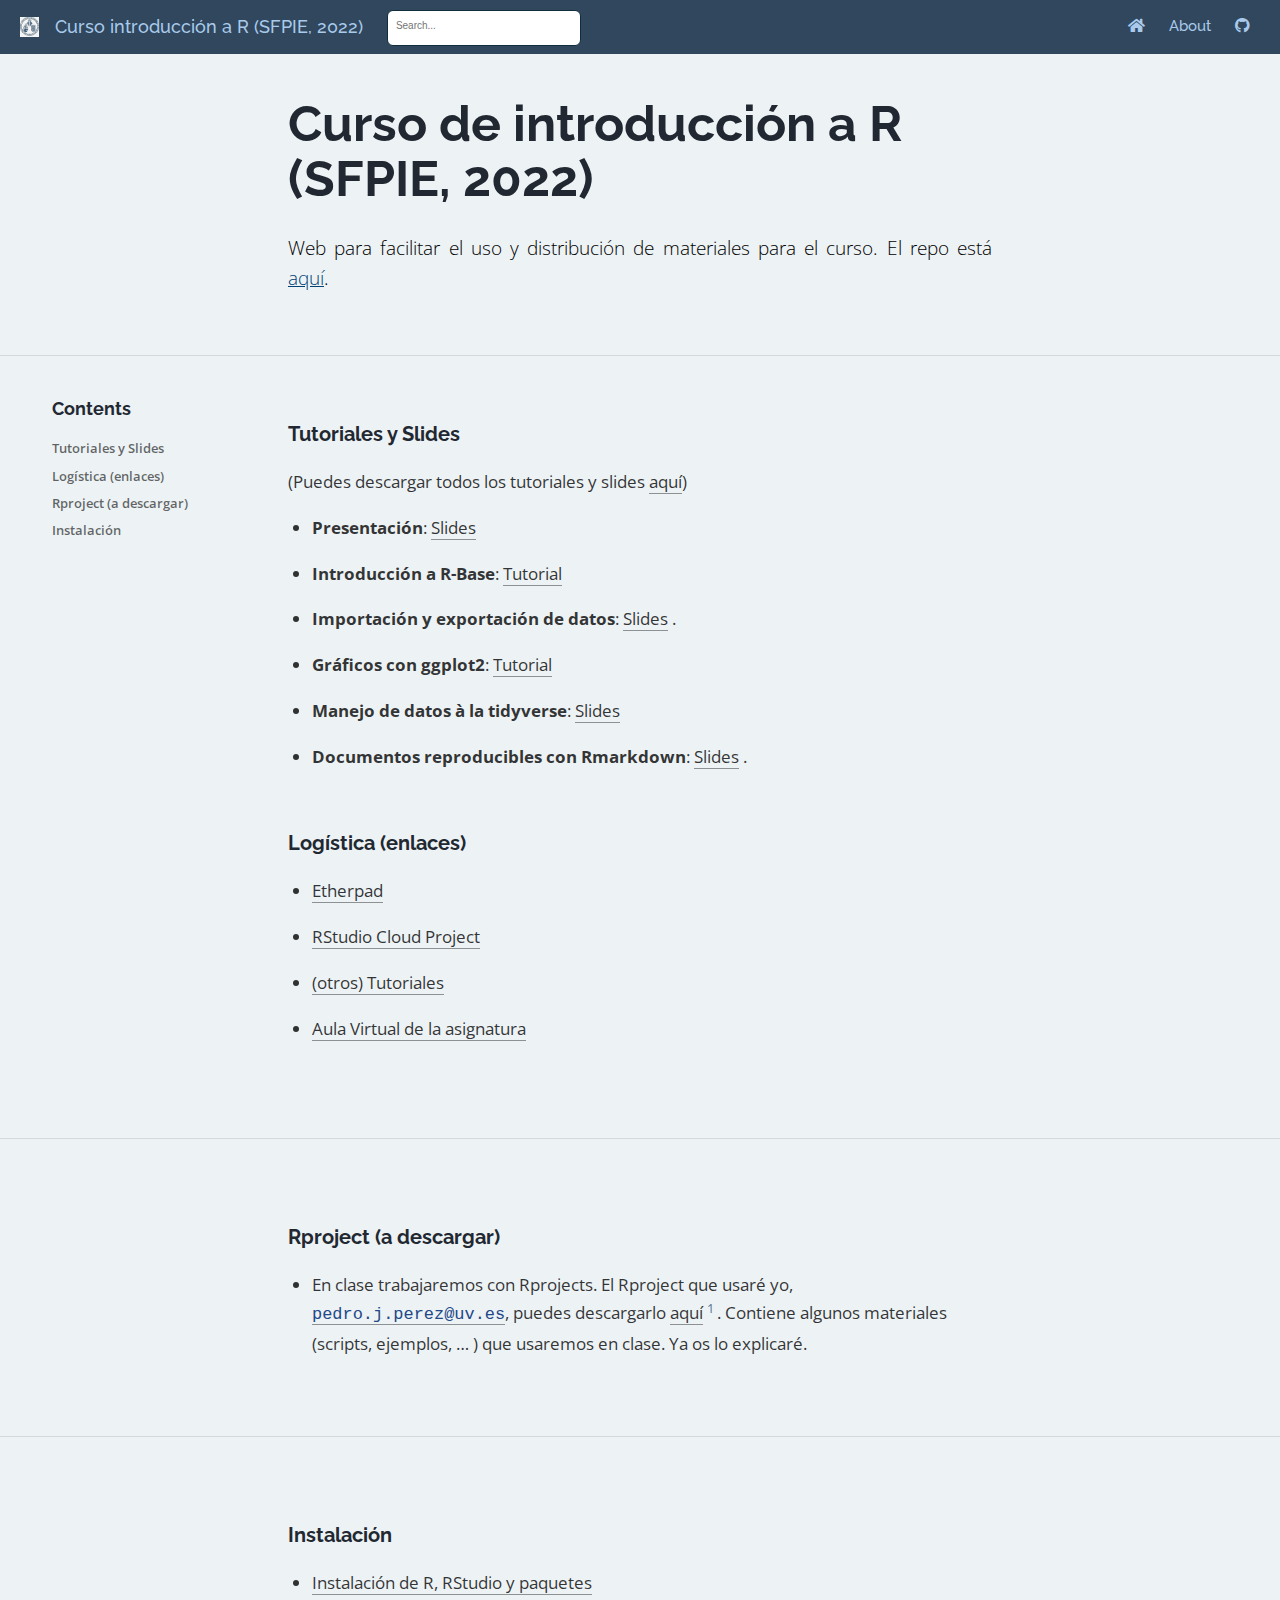
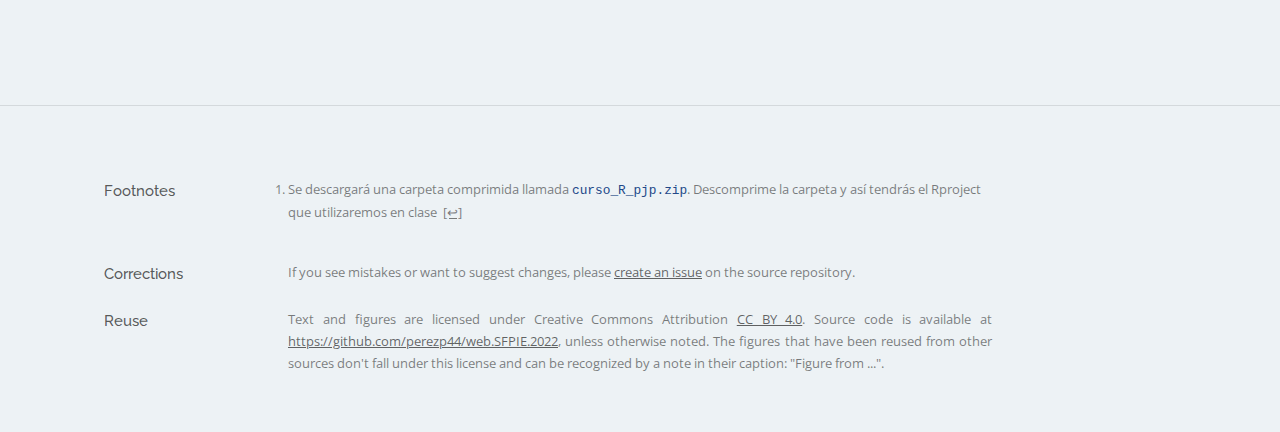
==== commit 747a5a15: "instalacion" ====
--- a/docs/index.html
+++ b/docs/index.html
@@ -89,7 +89,7 @@
   <!--radix_placeholder_meta_tags-->
   <title>Curso introducción a R (SFPIE, 2022): Curso de introducción a R (SFPIE, 2022)</title>
 
-  <meta property="description" itemprop="description" content="Web para facilitar el uso y distribución de materiales que usaremos en el curso. El repo está [aquí](https://github.com/perezp44/web.SFPIE.2022){target=&quot;_blank&quot;}."/>
+  <meta property="description" itemprop="description" content="Web para facilitar el uso y distribución de materiales para el curso. El repo está [aquí](https://github.com/perezp44/web.SFPIE.2022){target=&quot;_blank&quot;}."/>
 
   <link rel="license" href="https://creativecommons.org/licenses/by/4.0/"/>
   <link rel="icon" type="image/vnd.microsoft.icon" href="imagenes/uv_favicon.ico"/>
@@ -98,20 +98,20 @@
   <!--  https://developers.facebook.com/docs/sharing/webmasters#markup -->
   <meta property="og:title" content="Curso introducción a R (SFPIE, 2022): Curso de introducción a R (SFPIE, 2022)"/>
   <meta property="og:type" content="article"/>
-  <meta property="og:description" content="Web para facilitar el uso y distribución de materiales que usaremos en el curso. El repo está [aquí](https://github.com/perezp44/web.SFPIE.2022){target=&quot;_blank&quot;}."/>
+  <meta property="og:description" content="Web para facilitar el uso y distribución de materiales para el curso. El repo está [aquí](https://github.com/perezp44/web.SFPIE.2022){target=&quot;_blank&quot;}."/>
   <meta property="og:locale" content="en_US"/>
   <meta property="og:site_name" content="Curso introducción a R (SFPIE, 2022)"/>
 
   <!--  https://dev.twitter.com/cards/types/summary -->
   <meta property="twitter:card" content="summary"/>
   <meta property="twitter:title" content="Curso introducción a R (SFPIE, 2022): Curso de introducción a R (SFPIE, 2022)"/>
-  <meta property="twitter:description" content="Web para facilitar el uso y distribución de materiales que usaremos en el curso. El repo está [aquí](https://github.com/perezp44/web.SFPIE.2022){target=&quot;_blank&quot;}."/>
+  <meta property="twitter:description" content="Web para facilitar el uso y distribución de materiales para el curso. El repo está [aquí](https://github.com/perezp44/web.SFPIE.2022){target=&quot;_blank&quot;}."/>
 
   <!--/radix_placeholder_meta_tags-->
   <!--radix_placeholder_rmarkdown_metadata-->
 
   <script type="text/json" id="radix-rmarkdown-metadata">
-  {"type":"list","attributes":{"names":{"type":"character","attributes":{},"value":["title","description","site"]}},"value":[{"type":"character","attributes":{},"value":["Curso de introducción a R (SFPIE, 2022)"]},{"type":"character","attributes":{},"value":["Web para facilitar el uso y distribución de materiales que usaremos en el curso. El repo está [aquí](https://github.com/perezp44/web.SFPIE.2022){target=\"_blank\"}. \n"]},{"type":"character","attributes":{},"value":["distill::distill_website"]}]}
+  {"type":"list","attributes":{"names":{"type":"character","attributes":{},"value":["title","description","site"]}},"value":[{"type":"character","attributes":{},"value":["Curso de introducción a R (SFPIE, 2022)"]},{"type":"character","attributes":{},"value":["Web para facilitar el uso y distribución de materiales para el curso. El repo está [aquí](https://github.com/perezp44/web.SFPIE.2022){target=\"_blank\"}. \n"]},{"type":"character","attributes":{},"value":["distill::distill_website"]}]}
   </script>
   <!--/radix_placeholder_rmarkdown_metadata-->
   <!--radix_placeholder_navigation_in_header-->
@@ -2491,7 +2491,7 @@
 <!--radix_placeholder_front_matter-->
 
 <script id="distill-front-matter" type="text/json">
-{"title":"Curso de introducción a R (SFPIE, 2022)","description":"Web para facilitar el uso y distribución de materiales que usaremos en el curso. El repo está [aquí](https://github.com/perezp44/web.SFPIE.2022){target=\"_blank\"}.","authors":[]}
+{"title":"Curso de introducción a R (SFPIE, 2022)","description":"Web para facilitar el uso y distribución de materiales para el curso. El repo está [aquí](https://github.com/perezp44/web.SFPIE.2022){target=\"_blank\"}.","authors":[]}
 </script>
 
 <!--/radix_placeholder_front_matter-->
@@ -2525,9 +2525,8 @@
 <h1>Curso de introducción a R (SFPIE, 2022)</h1>
 <!--radix_placeholder_categories-->
 <!--/radix_placeholder_categories-->
-<p><p>Web para facilitar el uso y distribución de materiales que
-usaremos en el curso. El repo está <a
-href="https://github.com/perezp44/web.SFPIE.2022"
+<p><p>Web para facilitar el uso y distribución de materiales para el
+curso. El repo está <a href="https://github.com/perezp44/web.SFPIE.2022"
 target="_blank">aquí</a>.</p></p>
 </div>
 
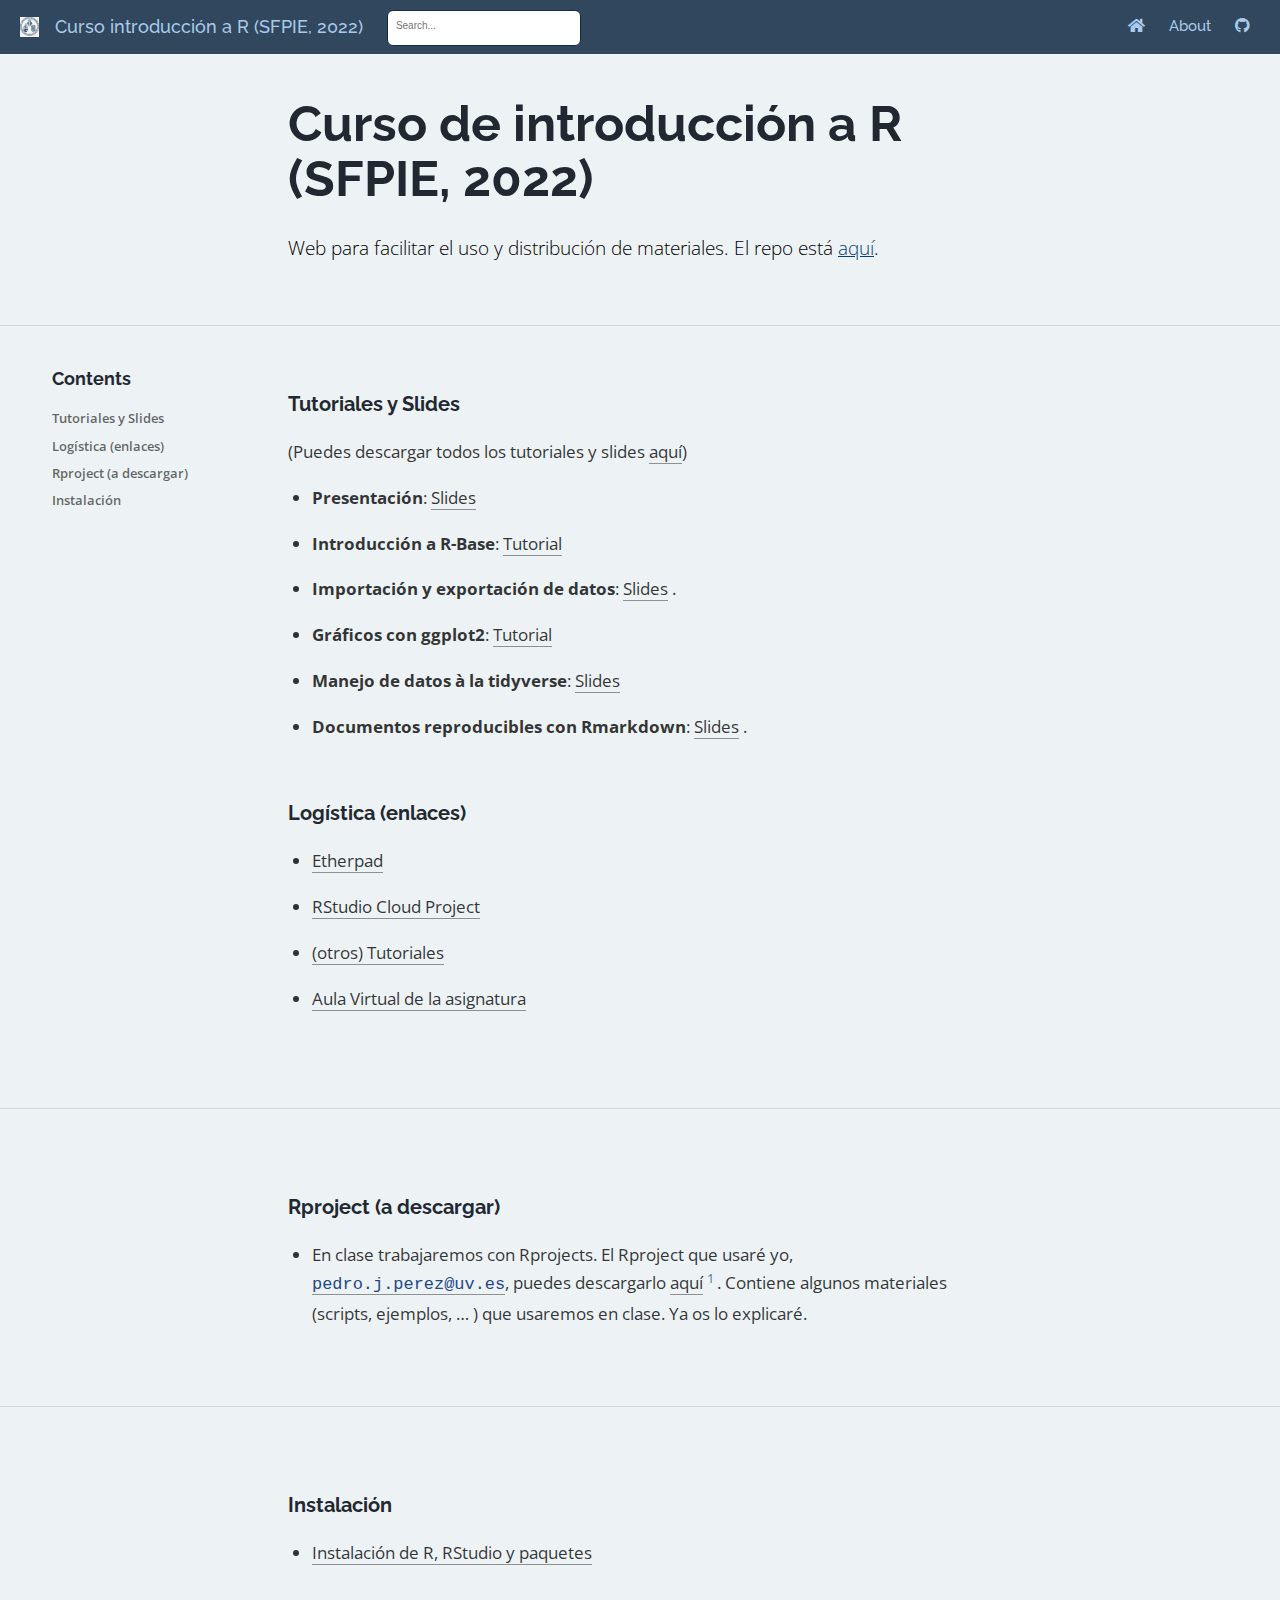
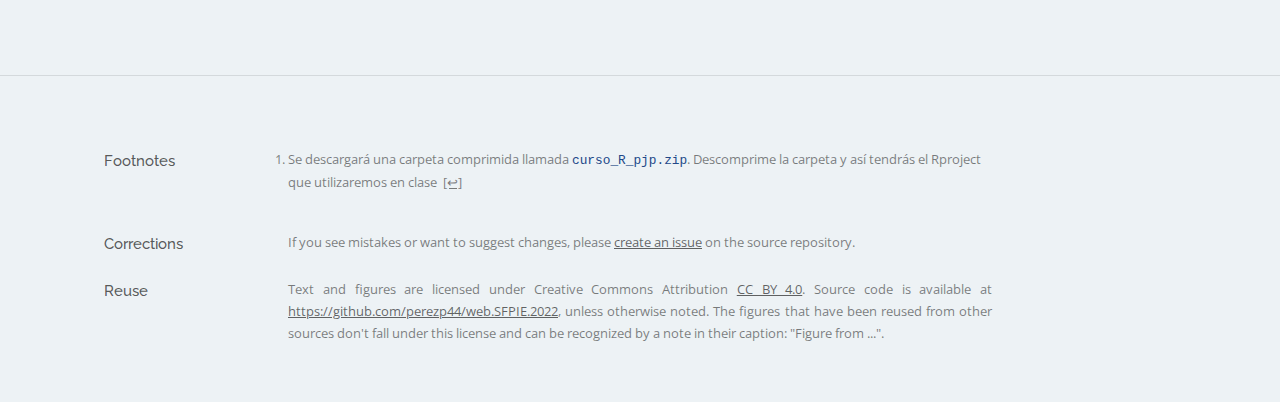
==== commit ffee0532: "instalacion" ====
--- a/docs/index.html
+++ b/docs/index.html
@@ -89,7 +89,7 @@
   <!--radix_placeholder_meta_tags-->
   <title>Curso introducción a R (SFPIE, 2022): Curso de introducción a R (SFPIE, 2022)</title>
 
-  <meta property="description" itemprop="description" content="Web para facilitar el uso y distribución de materiales para el curso. El repo está [aquí](https://github.com/perezp44/web.SFPIE.2022){target=&quot;_blank&quot;}."/>
+  <meta property="description" itemprop="description" content="Web para facilitar el uso y distribución de materiales. El repo está [aquí](https://github.com/perezp44/web.SFPIE.2022){target=&quot;_blank&quot;}."/>
 
   <link rel="license" href="https://creativecommons.org/licenses/by/4.0/"/>
   <link rel="icon" type="image/vnd.microsoft.icon" href="imagenes/uv_favicon.ico"/>
@@ -98,20 +98,20 @@
   <!--  https://developers.facebook.com/docs/sharing/webmasters#markup -->
   <meta property="og:title" content="Curso introducción a R (SFPIE, 2022): Curso de introducción a R (SFPIE, 2022)"/>
   <meta property="og:type" content="article"/>
-  <meta property="og:description" content="Web para facilitar el uso y distribución de materiales para el curso. El repo está [aquí](https://github.com/perezp44/web.SFPIE.2022){target=&quot;_blank&quot;}."/>
+  <meta property="og:description" content="Web para facilitar el uso y distribución de materiales. El repo está [aquí](https://github.com/perezp44/web.SFPIE.2022){target=&quot;_blank&quot;}."/>
   <meta property="og:locale" content="en_US"/>
   <meta property="og:site_name" content="Curso introducción a R (SFPIE, 2022)"/>
 
   <!--  https://dev.twitter.com/cards/types/summary -->
   <meta property="twitter:card" content="summary"/>
   <meta property="twitter:title" content="Curso introducción a R (SFPIE, 2022): Curso de introducción a R (SFPIE, 2022)"/>
-  <meta property="twitter:description" content="Web para facilitar el uso y distribución de materiales para el curso. El repo está [aquí](https://github.com/perezp44/web.SFPIE.2022){target=&quot;_blank&quot;}."/>
+  <meta property="twitter:description" content="Web para facilitar el uso y distribución de materiales. El repo está [aquí](https://github.com/perezp44/web.SFPIE.2022){target=&quot;_blank&quot;}."/>
 
   <!--/radix_placeholder_meta_tags-->
   <!--radix_placeholder_rmarkdown_metadata-->
 
   <script type="text/json" id="radix-rmarkdown-metadata">
-  {"type":"list","attributes":{"names":{"type":"character","attributes":{},"value":["title","description","site"]}},"value":[{"type":"character","attributes":{},"value":["Curso de introducción a R (SFPIE, 2022)"]},{"type":"character","attributes":{},"value":["Web para facilitar el uso y distribución de materiales para el curso. El repo está [aquí](https://github.com/perezp44/web.SFPIE.2022){target=\"_blank\"}. \n"]},{"type":"character","attributes":{},"value":["distill::distill_website"]}]}
+  {"type":"list","attributes":{"names":{"type":"character","attributes":{},"value":["title","description","site"]}},"value":[{"type":"character","attributes":{},"value":["Curso de introducción a R (SFPIE, 2022)"]},{"type":"character","attributes":{},"value":["Web para facilitar el uso y distribución de materiales. El repo está [aquí](https://github.com/perezp44/web.SFPIE.2022){target=\"_blank\"}. \n"]},{"type":"character","attributes":{},"value":["distill::distill_website"]}]}
   </script>
   <!--/radix_placeholder_rmarkdown_metadata-->
   <!--radix_placeholder_navigation_in_header-->
@@ -2491,7 +2491,7 @@
 <!--radix_placeholder_front_matter-->
 
 <script id="distill-front-matter" type="text/json">
-{"title":"Curso de introducción a R (SFPIE, 2022)","description":"Web para facilitar el uso y distribución de materiales para el curso. El repo está [aquí](https://github.com/perezp44/web.SFPIE.2022){target=\"_blank\"}.","authors":[]}
+{"title":"Curso de introducción a R (SFPIE, 2022)","description":"Web para facilitar el uso y distribución de materiales. El repo está [aquí](https://github.com/perezp44/web.SFPIE.2022){target=\"_blank\"}.","authors":[]}
 </script>
 
 <!--/radix_placeholder_front_matter-->
@@ -2525,8 +2525,8 @@
 <h1>Curso de introducción a R (SFPIE, 2022)</h1>
 <!--radix_placeholder_categories-->
 <!--/radix_placeholder_categories-->
-<p><p>Web para facilitar el uso y distribución de materiales para el
-curso. El repo está <a href="https://github.com/perezp44/web.SFPIE.2022"
+<p><p>Web para facilitar el uso y distribución de materiales. El repo
+está <a href="https://github.com/perezp44/web.SFPIE.2022"
 target="_blank">aquí</a>.</p></p>
 </div>
 
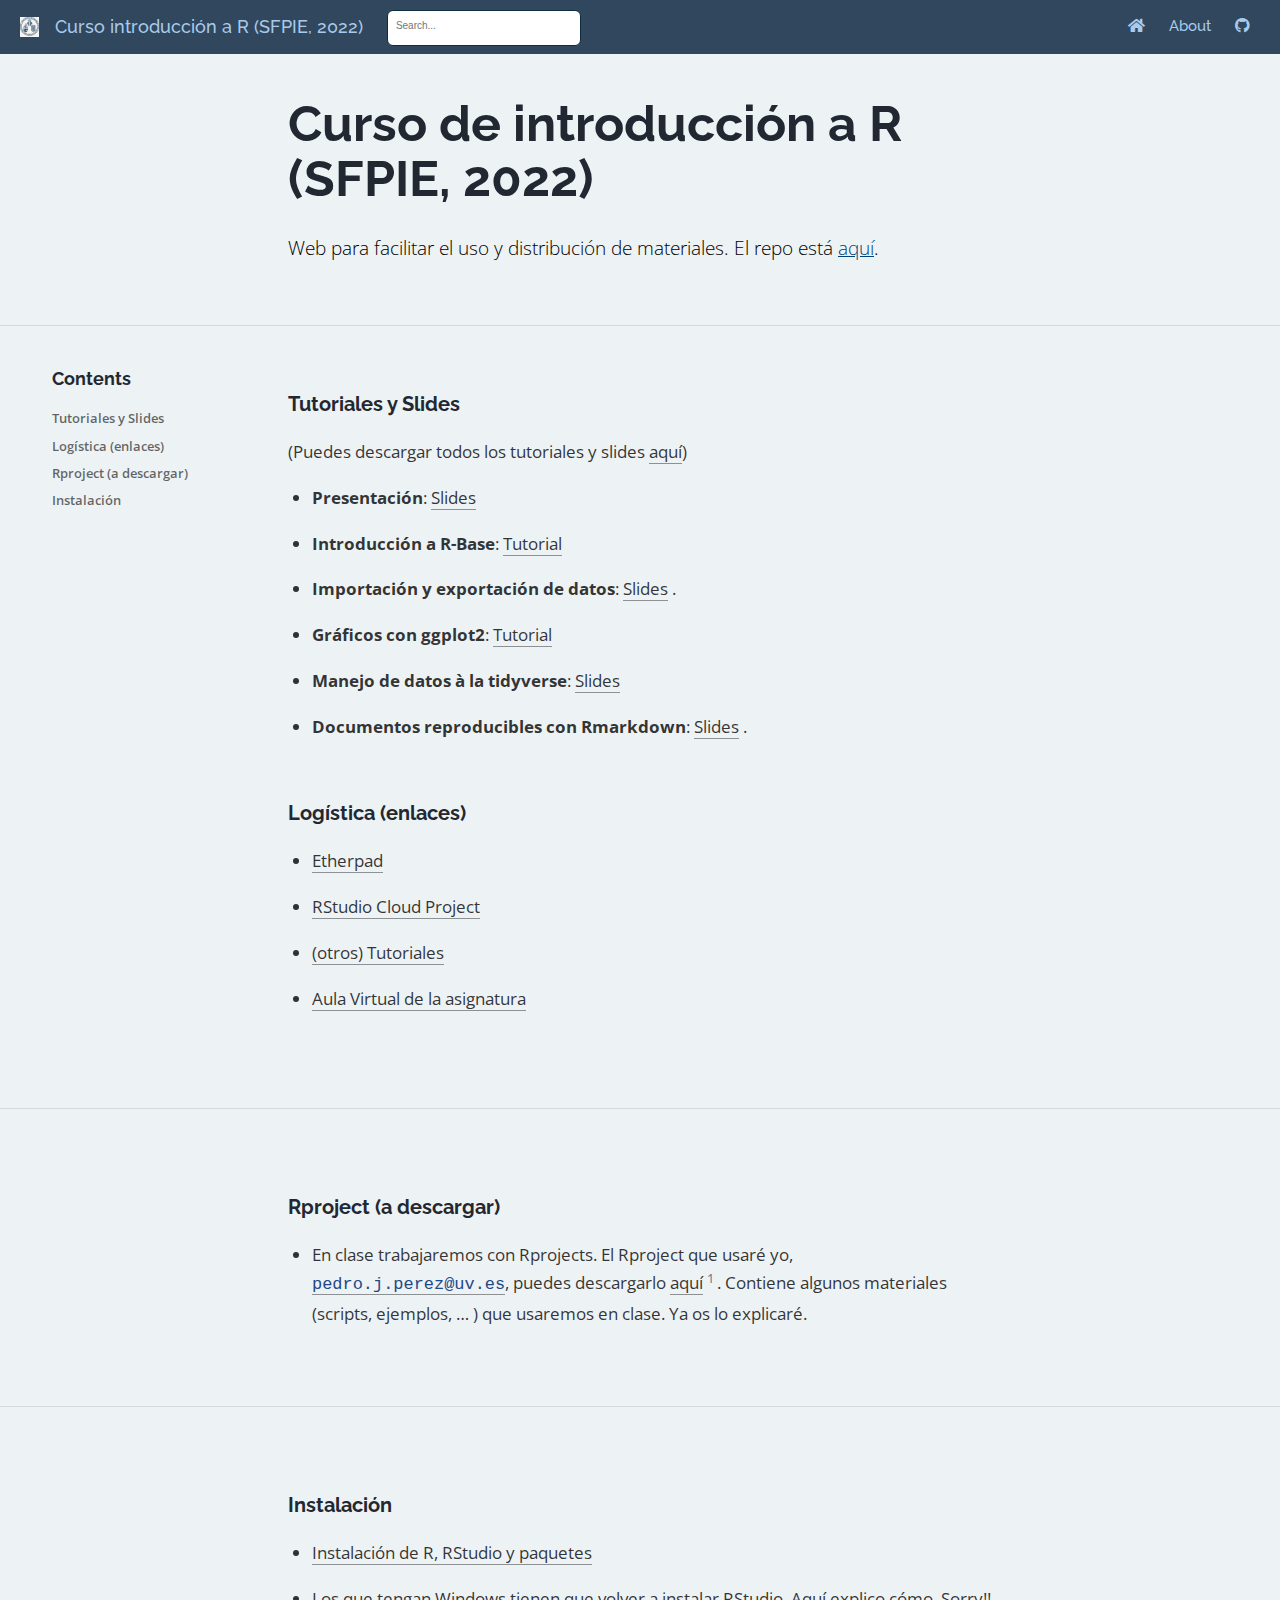
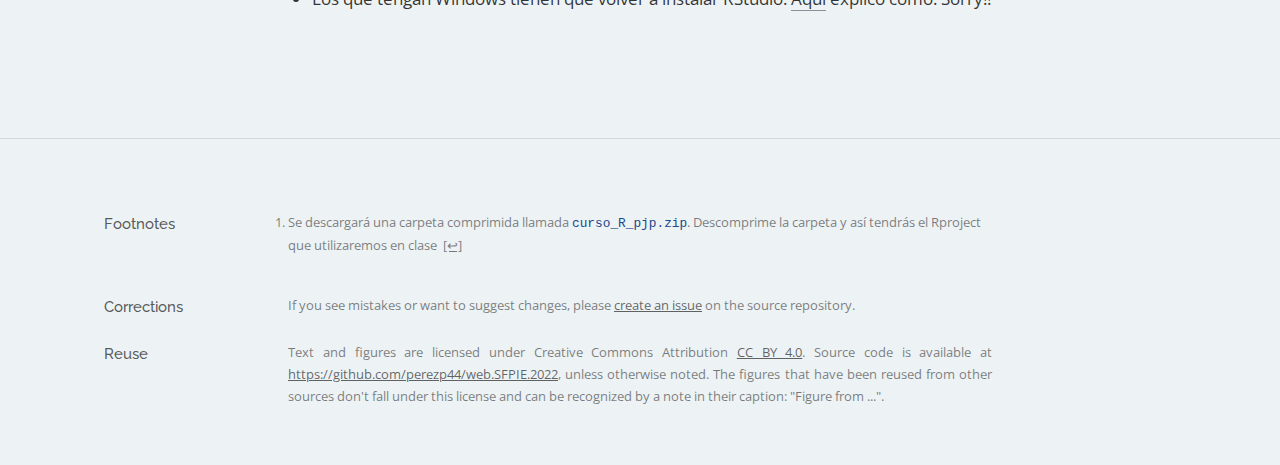
==== commit 44067671: "a Github" ====
--- a/docs/index.html
+++ b/docs/index.html
@@ -2570,7 +2570,7 @@
 <ul>
 <li><p><a href="https://etherpad.wikimedia.org/p/curso_intro_DS_UV"
 target="_blank">Etherpad</a></p></li>
-<li><p><a href="https://rstudio.cloud/project/2860324"
+<li><p><a href="https://rstudio.cloud/project/4081121"
 target="_blank">RStudio Cloud Project</a></p></li>
 <li><p><a
 href="https://perezp44.github.io/intro-ds-21-22-web/04-tutoriales.html"
@@ -2591,8 +2591,11 @@
 <hr />
 <h3 id="instalación">Instalación</h3>
 <ul>
-<li><a href="./materiales/01_instrucciones-instalacion-SFPIE.html"
-target="_blank">Instalación de R, RStudio y paquetes</a></li>
+<li><p><a href="./materiales/01_instrucciones-instalacion-SFPIE.html"
+target="_blank">Instalación de R, RStudio y paquetes</a></p></li>
+<li><p>Los que tengan Windows tienen que volver a instalar RStudio. <a
+href="./materiales/pb_con_windows.html" target="_blank">Aquí</a> explico
+cómo. Sorry!!</p></li>
 </ul>
 <div class="sourceCode" id="cb1"><pre
 class="sourceCode r distill-force-highlighting-css"><code class="sourceCode r"></code></pre></div>
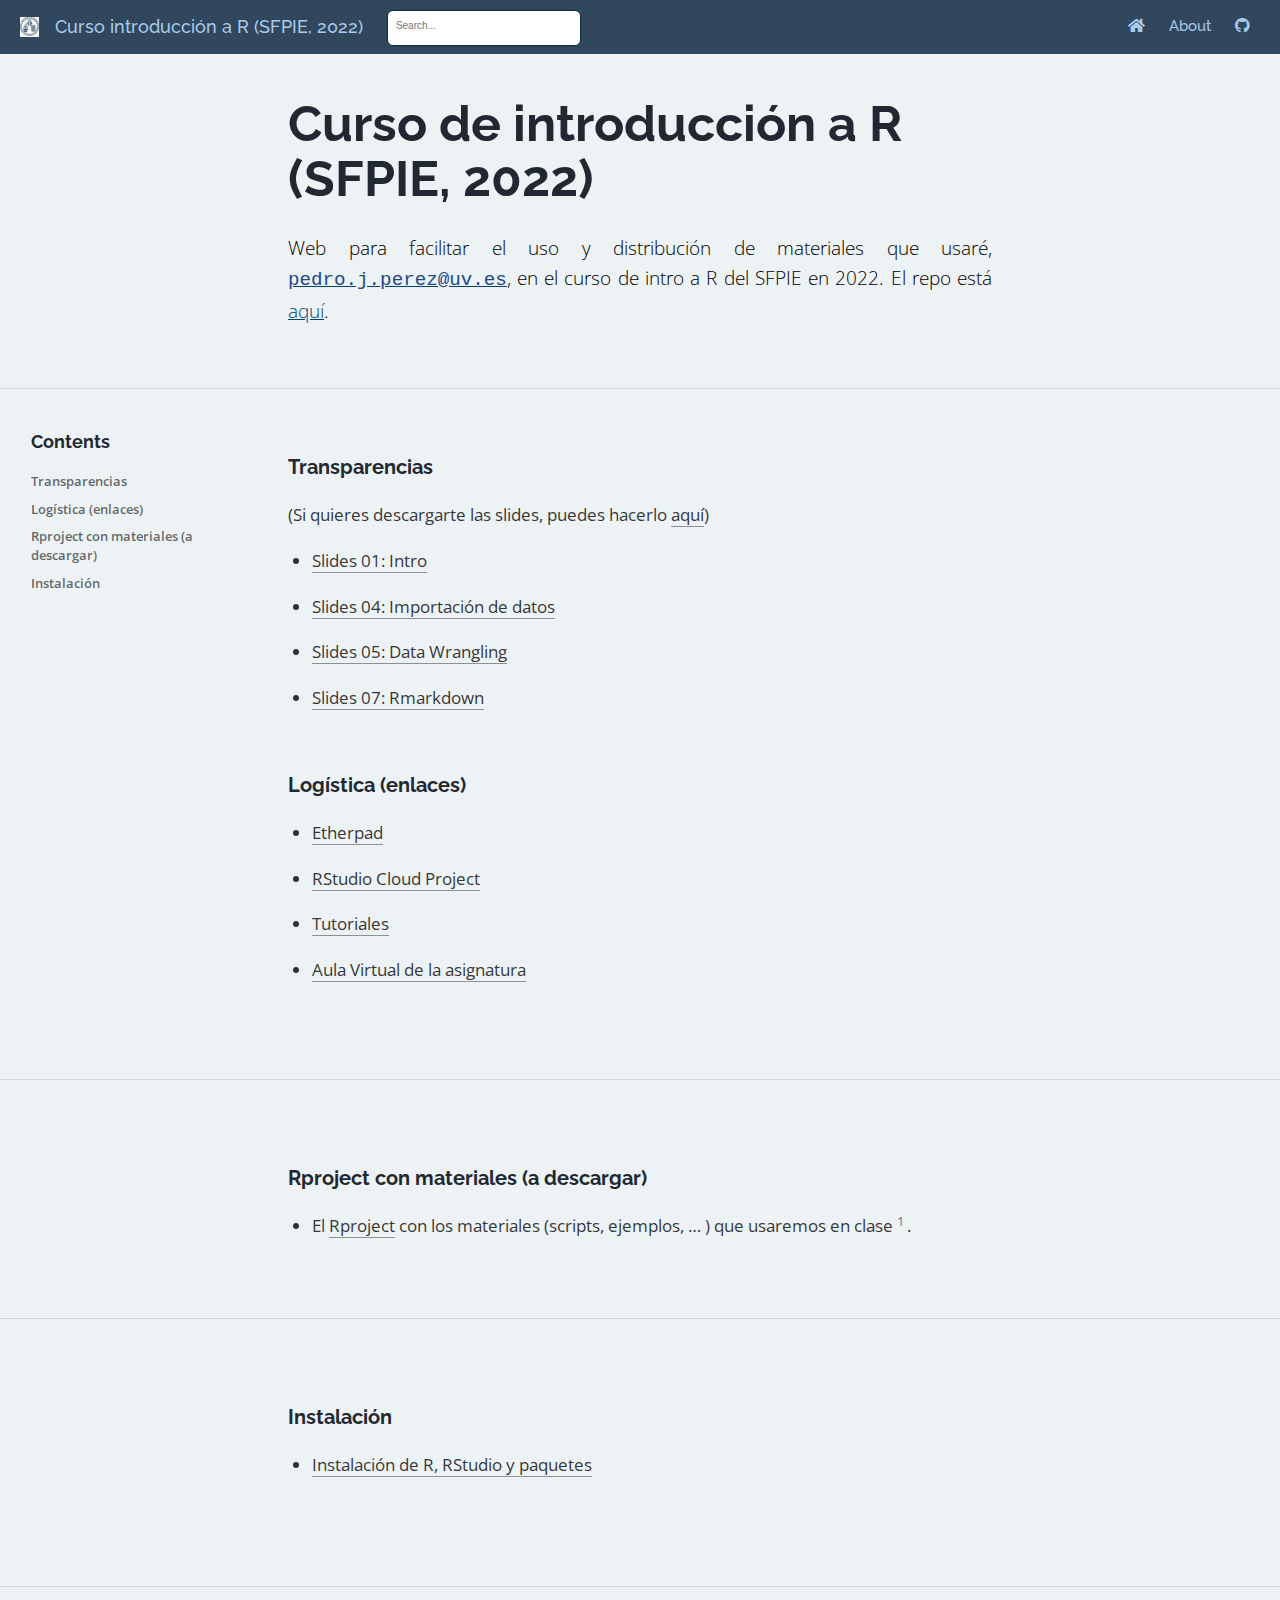
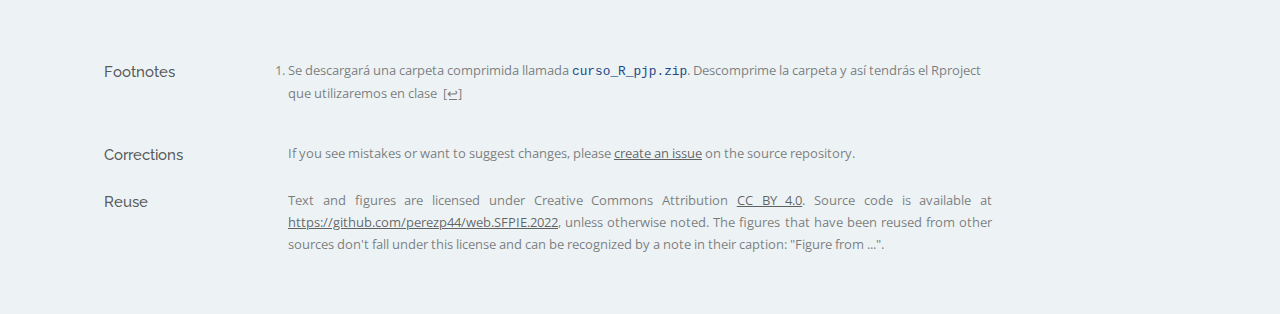
==== commit 917e0afc: "a Github" ====
--- a/docs/index.html
+++ b/docs/index.html
@@ -89,7 +89,7 @@
   <!--radix_placeholder_meta_tags-->
   <title>Curso introducción a R (SFPIE, 2022): Curso de introducción a R (SFPIE, 2022)</title>
 
-  <meta property="description" itemprop="description" content="Web para facilitar el uso y distribución de materiales. El repo está [aquí](https://github.com/perezp44/web.SFPIE.2022){target=&quot;_blank&quot;}."/>
+  <meta property="description" itemprop="description" content="Web para facilitar el uso y distribución de materiales que usaré,  [`pedro.j.perez@uv.es`](mailto:pedro.j.perez@uv.es), en el curso de intro a R del SFPIE en 2022.  El repo está [aquí](https://github.com/perezp44/web.SFPIE.2022){target=&quot;_blank&quot;}."/>
 
   <link rel="license" href="https://creativecommons.org/licenses/by/4.0/"/>
   <link rel="icon" type="image/vnd.microsoft.icon" href="imagenes/uv_favicon.ico"/>
@@ -98,20 +98,20 @@
   <!--  https://developers.facebook.com/docs/sharing/webmasters#markup -->
   <meta property="og:title" content="Curso introducción a R (SFPIE, 2022): Curso de introducción a R (SFPIE, 2022)"/>
   <meta property="og:type" content="article"/>
-  <meta property="og:description" content="Web para facilitar el uso y distribución de materiales. El repo está [aquí](https://github.com/perezp44/web.SFPIE.2022){target=&quot;_blank&quot;}."/>
+  <meta property="og:description" content="Web para facilitar el uso y distribución de materiales que usaré,  [`pedro.j.perez@uv.es`](mailto:pedro.j.perez@uv.es), en el curso de intro a R del SFPIE en 2022.  El repo está [aquí](https://github.com/perezp44/web.SFPIE.2022){target=&quot;_blank&quot;}."/>
   <meta property="og:locale" content="en_US"/>
   <meta property="og:site_name" content="Curso introducción a R (SFPIE, 2022)"/>
 
   <!--  https://dev.twitter.com/cards/types/summary -->
   <meta property="twitter:card" content="summary"/>
   <meta property="twitter:title" content="Curso introducción a R (SFPIE, 2022): Curso de introducción a R (SFPIE, 2022)"/>
-  <meta property="twitter:description" content="Web para facilitar el uso y distribución de materiales. El repo está [aquí](https://github.com/perezp44/web.SFPIE.2022){target=&quot;_blank&quot;}."/>
+  <meta property="twitter:description" content="Web para facilitar el uso y distribución de materiales que usaré,  [`pedro.j.perez@uv.es`](mailto:pedro.j.perez@uv.es), en el curso de intro a R del SFPIE en 2022.  El repo está [aquí](https://github.com/perezp44/web.SFPIE.2022){target=&quot;_blank&quot;}."/>
 
   <!--/radix_placeholder_meta_tags-->
   <!--radix_placeholder_rmarkdown_metadata-->
 
   <script type="text/json" id="radix-rmarkdown-metadata">
-  {"type":"list","attributes":{"names":{"type":"character","attributes":{},"value":["title","description","site"]}},"value":[{"type":"character","attributes":{},"value":["Curso de introducción a R (SFPIE, 2022)"]},{"type":"character","attributes":{},"value":["Web para facilitar el uso y distribución de materiales. El repo está [aquí](https://github.com/perezp44/web.SFPIE.2022){target=\"_blank\"}. \n"]},{"type":"character","attributes":{},"value":["distill::distill_website"]}]}
+  {"type":"list","attributes":{"names":{"type":"character","attributes":{},"value":["title","description","site"]}},"value":[{"type":"character","attributes":{},"value":["Curso de introducción a R (SFPIE, 2022)"]},{"type":"character","attributes":{},"value":["Web para facilitar el uso y distribución de materiales que usaré,  [`pedro.j.perez@uv.es`](mailto:pedro.j.perez@uv.es), en el curso de intro a R del SFPIE en 2022.  El repo está [aquí](https://github.com/perezp44/web.SFPIE.2022){target=\"_blank\"}. \n"]},{"type":"character","attributes":{},"value":["distill::distill_website"]}]}
   </script>
   <!--/radix_placeholder_rmarkdown_metadata-->
   <!--radix_placeholder_navigation_in_header-->
@@ -2491,7 +2491,7 @@
 <!--radix_placeholder_front_matter-->
 
 <script id="distill-front-matter" type="text/json">
-{"title":"Curso de introducción a R (SFPIE, 2022)","description":"Web para facilitar el uso y distribución de materiales. El repo está [aquí](https://github.com/perezp44/web.SFPIE.2022){target=\"_blank\"}.","authors":[]}
+{"title":"Curso de introducción a R (SFPIE, 2022)","description":"Web para facilitar el uso y distribución de materiales que usaré,  [`pedro.j.perez@uv.es`](mailto:pedro.j.perez@uv.es), en el curso de intro a R del SFPIE en 2022.  El repo está [aquí](https://github.com/perezp44/web.SFPIE.2022){target=\"_blank\"}.","authors":[]}
 </script>
 
 <!--/radix_placeholder_front_matter-->
@@ -2525,8 +2525,11 @@
 <h1>Curso de introducción a R (SFPIE, 2022)</h1>
 <!--radix_placeholder_categories-->
 <!--/radix_placeholder_categories-->
-<p><p>Web para facilitar el uso y distribución de materiales. El repo
-está <a href="https://github.com/perezp44/web.SFPIE.2022"
+<p><p>Web para facilitar el uso y distribución de materiales que usaré,
+<a
+href="mailto:pedro.j.perez@uv.es"><code>pedro.j.perez@uv.es</code></a>,
+en el curso de intro a R del SFPIE en 2022. El repo está <a
+href="https://github.com/perezp44/web.SFPIE.2022"
 target="_blank">aquí</a>.</p></p>
 </div>
 
@@ -2536,66 +2539,53 @@
 <nav class="l-text toc figcaption" id="TOC">
 <h3>Contents</h3>
 <ul>
-<li><a href="#tutoriales-y-slides">Tutoriales y Slides</a></li>
+<li><a href="#transparencias">Transparencias</a></li>
 <li><a href="#logística-enlaces">Logística (enlaces)</a></li>
-<li><a href="#rproject-a-descargar">Rproject (a descargar)</a></li>
+<li><a href="#rproject-con-materiales-a-descargar">Rproject con
+materiales (a descargar)</a></li>
 <li><a href="#instalación">Instalación</a></li>
 </ul>
 </nav>
 </div>
-<h3 id="tutoriales-y-slides">Tutoriales y Slides</h3>
-<p>(Puedes descargar todos los tutoriales y slides <a
+<h3 id="transparencias">Transparencias</h3>
+<p>(Si quieres descargarte las slides, puedes hacerlo <a
 href="./materiales/slides_SFPIE.zip">aquí</a>)</p>
 <ul>
-<li><p><strong>Presentación</strong>: <a
-href="./materiales/slides_01_intro_v3.html"
-target="_blank">Slides</a></p></li>
-<li><p><strong>Introducción a R-Base</strong>: <a
-href="./materiales/introduccion_R_base.html"
-target="_blank">Tutorial</a></p></li>
-<li><p><strong>Importación y exportación de datos</strong>: <a
-href="./materiales/slides_04_cargar-datos.html"
-target="_blank">Slides</a> .</p></li>
-<li><p><strong>Gráficos con ggplot2</strong>: <a
-href="./materiales/introduccion_ggplot2.html"
-target="_blank">Tutorial</a></p></li>
-<li><p><strong>Manejo de datos à la tidyverse</strong>: <a
-href="./materiales/slides_05_data-munging.html"
-target="_blank">Slides</a></p></li>
-<li><p><strong>Documentos reproducibles con Rmarkdown</strong>: <a
-href="./materiales/slides_07_rmarkdown.html" target="_blank">Slides</a>
-.</p></li>
+<li><p><a href="./materiales/slides_01_intro_v3.html"
+target="_blank">Slides 01: Intro</a></p></li>
+<li><p><a href="./materiales/slides_04_cargar-datos.html"
+target="_blank">Slides 04: Importación de datos</a></p></li>
+<li><p><a href="./materiales/slides_05_data-munging.html"
+target="_blank">Slides 05: Data Wrangling</a></p></li>
+<li><p><a href="./materiales/slides_07_rmarkdown.html"
+target="_blank">Slides 07: Rmarkdown</a></p></li>
 </ul>
 <h3 id="logística-enlaces">Logística (enlaces)</h3>
 <ul>
 <li><p><a href="https://etherpad.wikimedia.org/p/curso_intro_DS_UV"
 target="_blank">Etherpad</a></p></li>
-<li><p><a href="https://rstudio.cloud/project/4081121"
+<li><p><a href="https://rstudio.cloud/project/2860324"
 target="_blank">RStudio Cloud Project</a></p></li>
 <li><p><a
 href="https://perezp44.github.io/intro-ds-21-22-web/04-tutoriales.html"
-target="_blank">(otros) Tutoriales</a></p></li>
+target="_blank">Tutoriales</a></p></li>
 <li><p><a href="https://aulavirtual.uv.es/course/view.php?id=36399"
 target="_blank">Aula Virtual de la asignatura</a></p></li>
 </ul>
 <hr />
-<h3 id="rproject-a-descargar">Rproject (a descargar)</h3>
+<h3 id="rproject-con-materiales-a-descargar">Rproject con materiales (a
+descargar)</h3>
 <ul>
-<li>En clase trabajaremos con Rprojects. El Rproject que usaré yo, <a
-href="mailto:pedro.j.perez@uv.es"><code>pedro.j.perez@uv.es</code></a>,
-puedes descargarlo <a href="./materiales/curso_R_pjp.zip"
-target="_blank">aquí</a><a href="#fn1" class="footnote-ref" id="fnref1"
-role="doc-noteref"><sup>1</sup></a>. Contiene algunos materiales
-(scripts, ejemplos, … ) que usaremos en clase. Ya os lo explicaré.</li>
+<li>El <a href="./materiales/curso_R_pjp.zip"
+target="_blank">Rproject</a> con los materiales (scripts, ejemplos, … )
+que usaremos en clase<a href="#fn1" class="footnote-ref" id="fnref1"
+role="doc-noteref"><sup>1</sup></a>.</li>
 </ul>
 <hr />
 <h3 id="instalación">Instalación</h3>
 <ul>
-<li><p><a href="./materiales/01_instrucciones-instalacion-SFPIE.html"
-target="_blank">Instalación de R, RStudio y paquetes</a></p></li>
-<li><p>Los que tengan Windows tienen que volver a instalar RStudio. <a
-href="./materiales/pb_con_windows.html" target="_blank">Aquí</a> explico
-cómo. Sorry!!</p></li>
+<li><a href="./materiales/01_instrucciones-instalacion-SFPIE.html"
+target="_blank">Instalación de R, RStudio y paquetes</a></li>
 </ul>
 <div class="sourceCode" id="cb1"><pre
 class="sourceCode r distill-force-highlighting-css"><code class="sourceCode r"></code></pre></div>
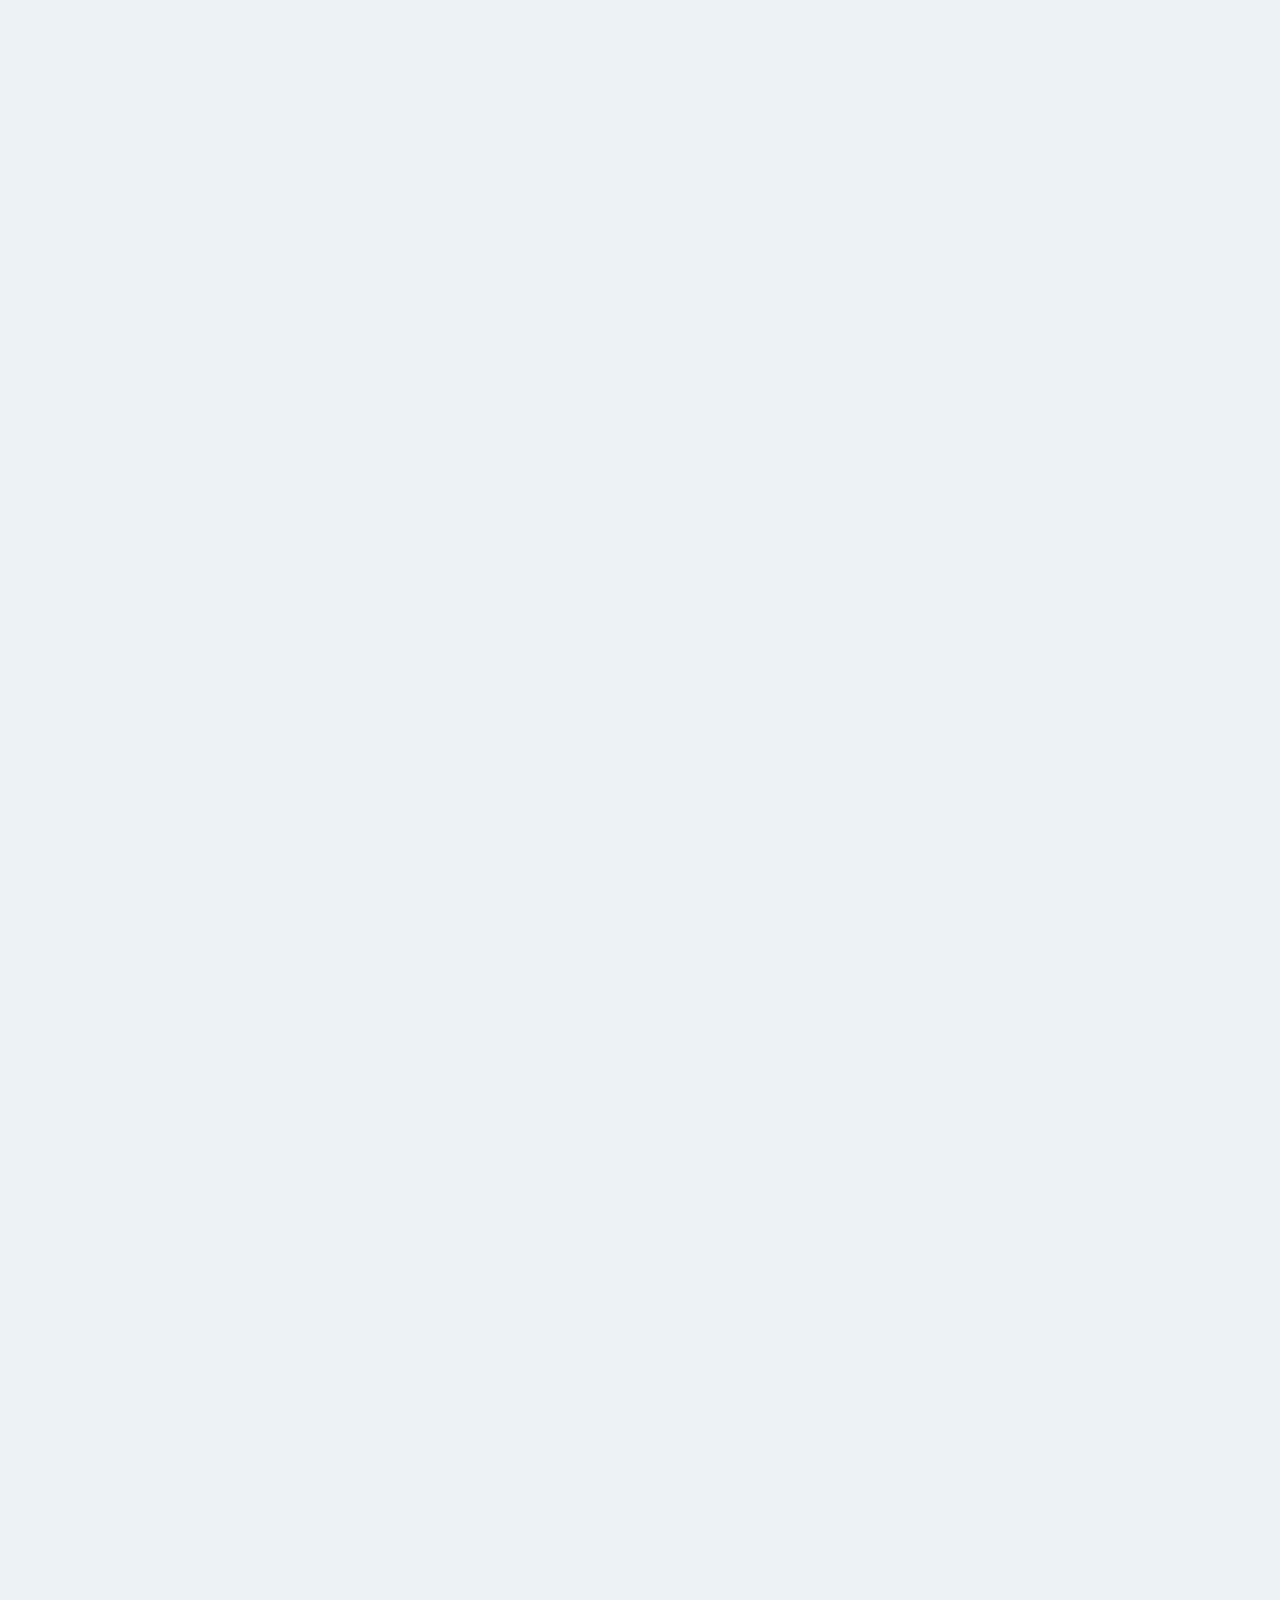
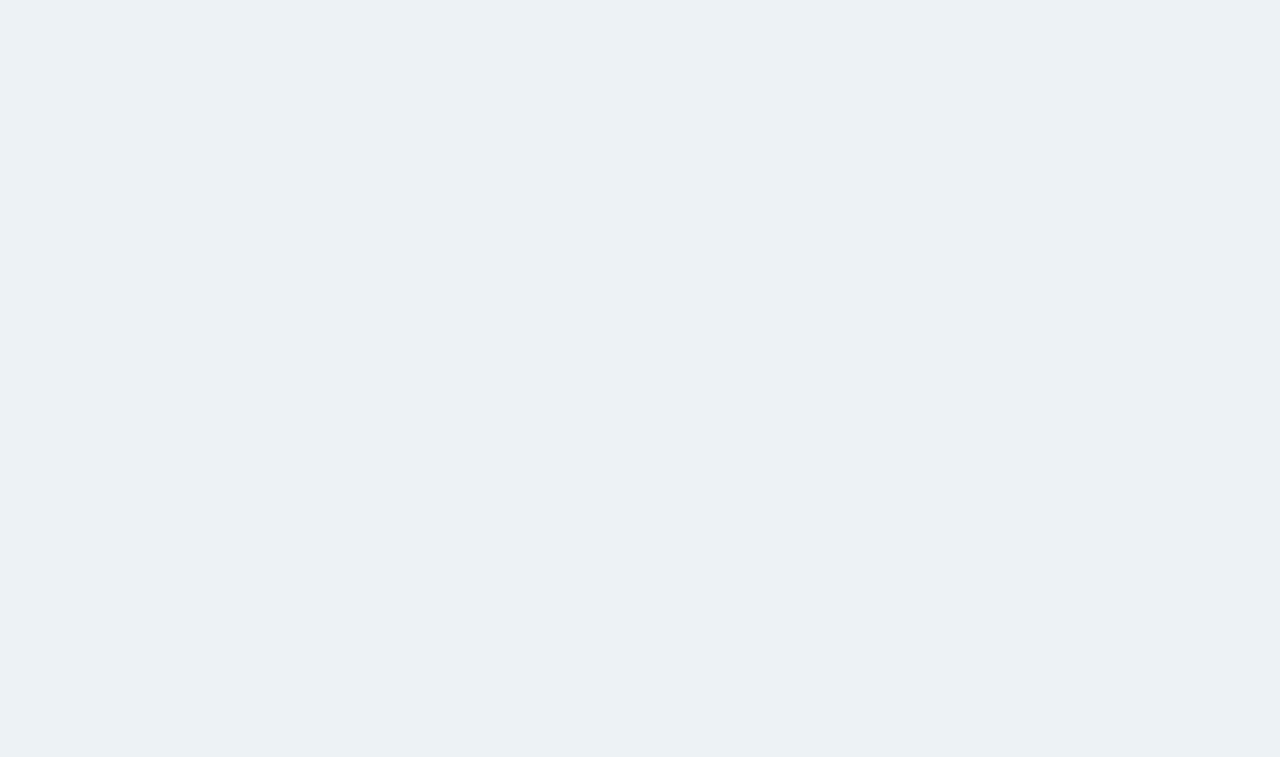
==== commit c4d04759: "a Github" ====
--- a/docs/index.html
+++ b/docs/index.html
@@ -89,7 +89,11 @@
   <!--radix_placeholder_meta_tags-->
   <title>Curso introducción a R (SFPIE, 2022): Curso de introducción a R (SFPIE, 2022)</title>
 
+<<<<<<< HEAD
   <meta property="description" itemprop="description" content="Web para facilitar el uso y distribución de materiales que usaré,  [`pedro.j.perez@uv.es`](mailto:pedro.j.perez@uv.es), en el curso de intro a R del SFPIE en 2022.  El repo está [aquí](https://github.com/perezp44/web.SFPIE.2022){target=&quot;_blank&quot;}."/>
+=======
+  <meta property="description" itemprop="description" content="Web para facilitar el uso y distribución de materiales. El repo está [aquí](https://github.com/perezp44/web.SFPIE.2022){target=&quot;_blank&quot;}."/>
+>>>>>>> 44067671ebb384e65b71a878ea274754c73f72c5
 
   <link rel="license" href="https://creativecommons.org/licenses/by/4.0/"/>
   <link rel="icon" type="image/vnd.microsoft.icon" href="imagenes/uv_favicon.ico"/>
@@ -98,20 +102,32 @@
   <!--  https://developers.facebook.com/docs/sharing/webmasters#markup -->
   <meta property="og:title" content="Curso introducción a R (SFPIE, 2022): Curso de introducción a R (SFPIE, 2022)"/>
   <meta property="og:type" content="article"/>
+<<<<<<< HEAD
   <meta property="og:description" content="Web para facilitar el uso y distribución de materiales que usaré,  [`pedro.j.perez@uv.es`](mailto:pedro.j.perez@uv.es), en el curso de intro a R del SFPIE en 2022.  El repo está [aquí](https://github.com/perezp44/web.SFPIE.2022){target=&quot;_blank&quot;}."/>
+=======
+  <meta property="og:description" content="Web para facilitar el uso y distribución de materiales. El repo está [aquí](https://github.com/perezp44/web.SFPIE.2022){target=&quot;_blank&quot;}."/>
+>>>>>>> 44067671ebb384e65b71a878ea274754c73f72c5
   <meta property="og:locale" content="en_US"/>
   <meta property="og:site_name" content="Curso introducción a R (SFPIE, 2022)"/>
 
   <!--  https://dev.twitter.com/cards/types/summary -->
   <meta property="twitter:card" content="summary"/>
   <meta property="twitter:title" content="Curso introducción a R (SFPIE, 2022): Curso de introducción a R (SFPIE, 2022)"/>
+<<<<<<< HEAD
   <meta property="twitter:description" content="Web para facilitar el uso y distribución de materiales que usaré,  [`pedro.j.perez@uv.es`](mailto:pedro.j.perez@uv.es), en el curso de intro a R del SFPIE en 2022.  El repo está [aquí](https://github.com/perezp44/web.SFPIE.2022){target=&quot;_blank&quot;}."/>
+=======
+  <meta property="twitter:description" content="Web para facilitar el uso y distribución de materiales. El repo está [aquí](https://github.com/perezp44/web.SFPIE.2022){target=&quot;_blank&quot;}."/>
+>>>>>>> 44067671ebb384e65b71a878ea274754c73f72c5
 
   <!--/radix_placeholder_meta_tags-->
   <!--radix_placeholder_rmarkdown_metadata-->
 
   <script type="text/json" id="radix-rmarkdown-metadata">
+<<<<<<< HEAD
   {"type":"list","attributes":{"names":{"type":"character","attributes":{},"value":["title","description","site"]}},"value":[{"type":"character","attributes":{},"value":["Curso de introducción a R (SFPIE, 2022)"]},{"type":"character","attributes":{},"value":["Web para facilitar el uso y distribución de materiales que usaré,  [`pedro.j.perez@uv.es`](mailto:pedro.j.perez@uv.es), en el curso de intro a R del SFPIE en 2022.  El repo está [aquí](https://github.com/perezp44/web.SFPIE.2022){target=\"_blank\"}. \n"]},{"type":"character","attributes":{},"value":["distill::distill_website"]}]}
+=======
+  {"type":"list","attributes":{"names":{"type":"character","attributes":{},"value":["title","description","site"]}},"value":[{"type":"character","attributes":{},"value":["Curso de introducción a R (SFPIE, 2022)"]},{"type":"character","attributes":{},"value":["Web para facilitar el uso y distribución de materiales. El repo está [aquí](https://github.com/perezp44/web.SFPIE.2022){target=\"_blank\"}. \n"]},{"type":"character","attributes":{},"value":["distill::distill_website"]}]}
+>>>>>>> 44067671ebb384e65b71a878ea274754c73f72c5
   </script>
   <!--/radix_placeholder_rmarkdown_metadata-->
   <!--radix_placeholder_navigation_in_header-->
@@ -2491,7 +2507,11 @@
 <!--radix_placeholder_front_matter-->
 
 <script id="distill-front-matter" type="text/json">
+<<<<<<< HEAD
 {"title":"Curso de introducción a R (SFPIE, 2022)","description":"Web para facilitar el uso y distribución de materiales que usaré,  [`pedro.j.perez@uv.es`](mailto:pedro.j.perez@uv.es), en el curso de intro a R del SFPIE en 2022.  El repo está [aquí](https://github.com/perezp44/web.SFPIE.2022){target=\"_blank\"}.","authors":[]}
+=======
+{"title":"Curso de introducción a R (SFPIE, 2022)","description":"Web para facilitar el uso y distribución de materiales. El repo está [aquí](https://github.com/perezp44/web.SFPIE.2022){target=\"_blank\"}.","authors":[]}
+>>>>>>> 44067671ebb384e65b71a878ea274754c73f72c5
 </script>
 
 <!--/radix_placeholder_front_matter-->
@@ -2525,11 +2545,16 @@
 <h1>Curso de introducción a R (SFPIE, 2022)</h1>
 <!--radix_placeholder_categories-->
 <!--/radix_placeholder_categories-->
+<<<<<<< HEAD
 <p><p>Web para facilitar el uso y distribución de materiales que usaré,
 <a
 href="mailto:pedro.j.perez@uv.es"><code>pedro.j.perez@uv.es</code></a>,
 en el curso de intro a R del SFPIE en 2022. El repo está <a
 href="https://github.com/perezp44/web.SFPIE.2022"
+=======
+<p><p>Web para facilitar el uso y distribución de materiales. El repo
+está <a href="https://github.com/perezp44/web.SFPIE.2022"
+>>>>>>> 44067671ebb384e65b71a878ea274754c73f72c5
 target="_blank">aquí</a>.</p></p>
 </div>
 
@@ -2539,53 +2564,73 @@
 <nav class="l-text toc figcaption" id="TOC">
 <h3>Contents</h3>
 <ul>
-<li><a href="#transparencias">Transparencias</a></li>
+<li><a href="#tutoriales-y-slides">Tutoriales y Slides</a></li>
 <li><a href="#logística-enlaces">Logística (enlaces)</a></li>
-<li><a href="#rproject-con-materiales-a-descargar">Rproject con
-materiales (a descargar)</a></li>
+<li><a href="#rproject-a-descargar">Rproject (a descargar)</a></li>
 <li><a href="#instalación">Instalación</a></li>
 </ul>
 </nav>
 </div>
-<h3 id="transparencias">Transparencias</h3>
-<p>(Si quieres descargarte las slides, puedes hacerlo <a
+<h3 id="tutoriales-y-slides">Tutoriales y Slides</h3>
+<p>(Puedes descargar todos los tutoriales y slides <a
 href="./materiales/slides_SFPIE.zip">aquí</a>)</p>
 <ul>
-<li><p><a href="./materiales/slides_01_intro_v3.html"
-target="_blank">Slides 01: Intro</a></p></li>
-<li><p><a href="./materiales/slides_04_cargar-datos.html"
-target="_blank">Slides 04: Importación de datos</a></p></li>
-<li><p><a href="./materiales/slides_05_data-munging.html"
-target="_blank">Slides 05: Data Wrangling</a></p></li>
-<li><p><a href="./materiales/slides_07_rmarkdown.html"
-target="_blank">Slides 07: Rmarkdown</a></p></li>
+<li><p><strong>Presentación</strong>: <a
+href="./materiales/slides_01_intro_v3.html"
+target="_blank">Slides</a></p></li>
+<li><p><strong>Introducción a R-Base</strong>: <a
+href="./materiales/introduccion_R_base.html"
+target="_blank">Tutorial</a></p></li>
+<li><p><strong>Importación y exportación de datos</strong>: <a
+href="./materiales/slides_04_cargar-datos.html"
+target="_blank">Slides</a> .</p></li>
+<li><p><strong>Gráficos con ggplot2</strong>: <a
+href="./materiales/introduccion_ggplot2.html"
+target="_blank">Tutorial</a></p></li>
+<li><p><strong>Manejo de datos à la tidyverse</strong>: <a
+href="./materiales/slides_05_data-munging.html"
+target="_blank">Slides</a></p></li>
+<li><p><strong>Documentos reproducibles con Rmarkdown</strong>: <a
+href="./materiales/slides_07_rmarkdown.html" target="_blank">Slides</a>
+.</p></li>
 </ul>
 <h3 id="logística-enlaces">Logística (enlaces)</h3>
 <ul>
 <li><p><a href="https://etherpad.wikimedia.org/p/curso_intro_DS_UV"
 target="_blank">Etherpad</a></p></li>
-<li><p><a href="https://rstudio.cloud/project/2860324"
+<li><p><a href="https://rstudio.cloud/project/4081121"
 target="_blank">RStudio Cloud Project</a></p></li>
 <li><p><a
 href="https://perezp44.github.io/intro-ds-21-22-web/04-tutoriales.html"
-target="_blank">Tutoriales</a></p></li>
+target="_blank">(otros) Tutoriales</a></p></li>
 <li><p><a href="https://aulavirtual.uv.es/course/view.php?id=36399"
 target="_blank">Aula Virtual de la asignatura</a></p></li>
 </ul>
 <hr />
-<h3 id="rproject-con-materiales-a-descargar">Rproject con materiales (a
-descargar)</h3>
+<h3 id="rproject-a-descargar">Rproject (a descargar)</h3>
 <ul>
+<<<<<<< HEAD
 <li>El <a href="./materiales/curso_R_pjp.zip"
 target="_blank">Rproject</a> con los materiales (scripts, ejemplos, … )
 que usaremos en clase<a href="#fn1" class="footnote-ref" id="fnref1"
 role="doc-noteref"><sup>1</sup></a>.</li>
+=======
+<li>En clase trabajaremos con Rprojects. El Rproject que usaré yo, <a
+href="mailto:pedro.j.perez@uv.es"><code>pedro.j.perez@uv.es</code></a>,
+puedes descargarlo <a href="./materiales/curso_R_pjp.zip"
+target="_blank">aquí</a><a href="#fn1" class="footnote-ref" id="fnref1"
+role="doc-noteref"><sup>1</sup></a>. Contiene algunos materiales
+(scripts, ejemplos, … ) que usaremos en clase. Ya os lo explicaré.</li>
+>>>>>>> 44067671ebb384e65b71a878ea274754c73f72c5
 </ul>
 <hr />
 <h3 id="instalación">Instalación</h3>
 <ul>
-<li><a href="./materiales/01_instrucciones-instalacion-SFPIE.html"
-target="_blank">Instalación de R, RStudio y paquetes</a></li>
+<li><p><a href="./materiales/01_instrucciones-instalacion-SFPIE.html"
+target="_blank">Instalación de R, RStudio y paquetes</a></p></li>
+<li><p>Los que tengan Windows tienen que volver a instalar RStudio. <a
+href="./materiales/pb_con_windows.html" target="_blank">Aquí</a> explico
+cómo. Sorry!!</p></li>
 </ul>
 <div class="sourceCode" id="cb1"><pre
 class="sourceCode r distill-force-highlighting-css"><code class="sourceCode r"></code></pre></div>
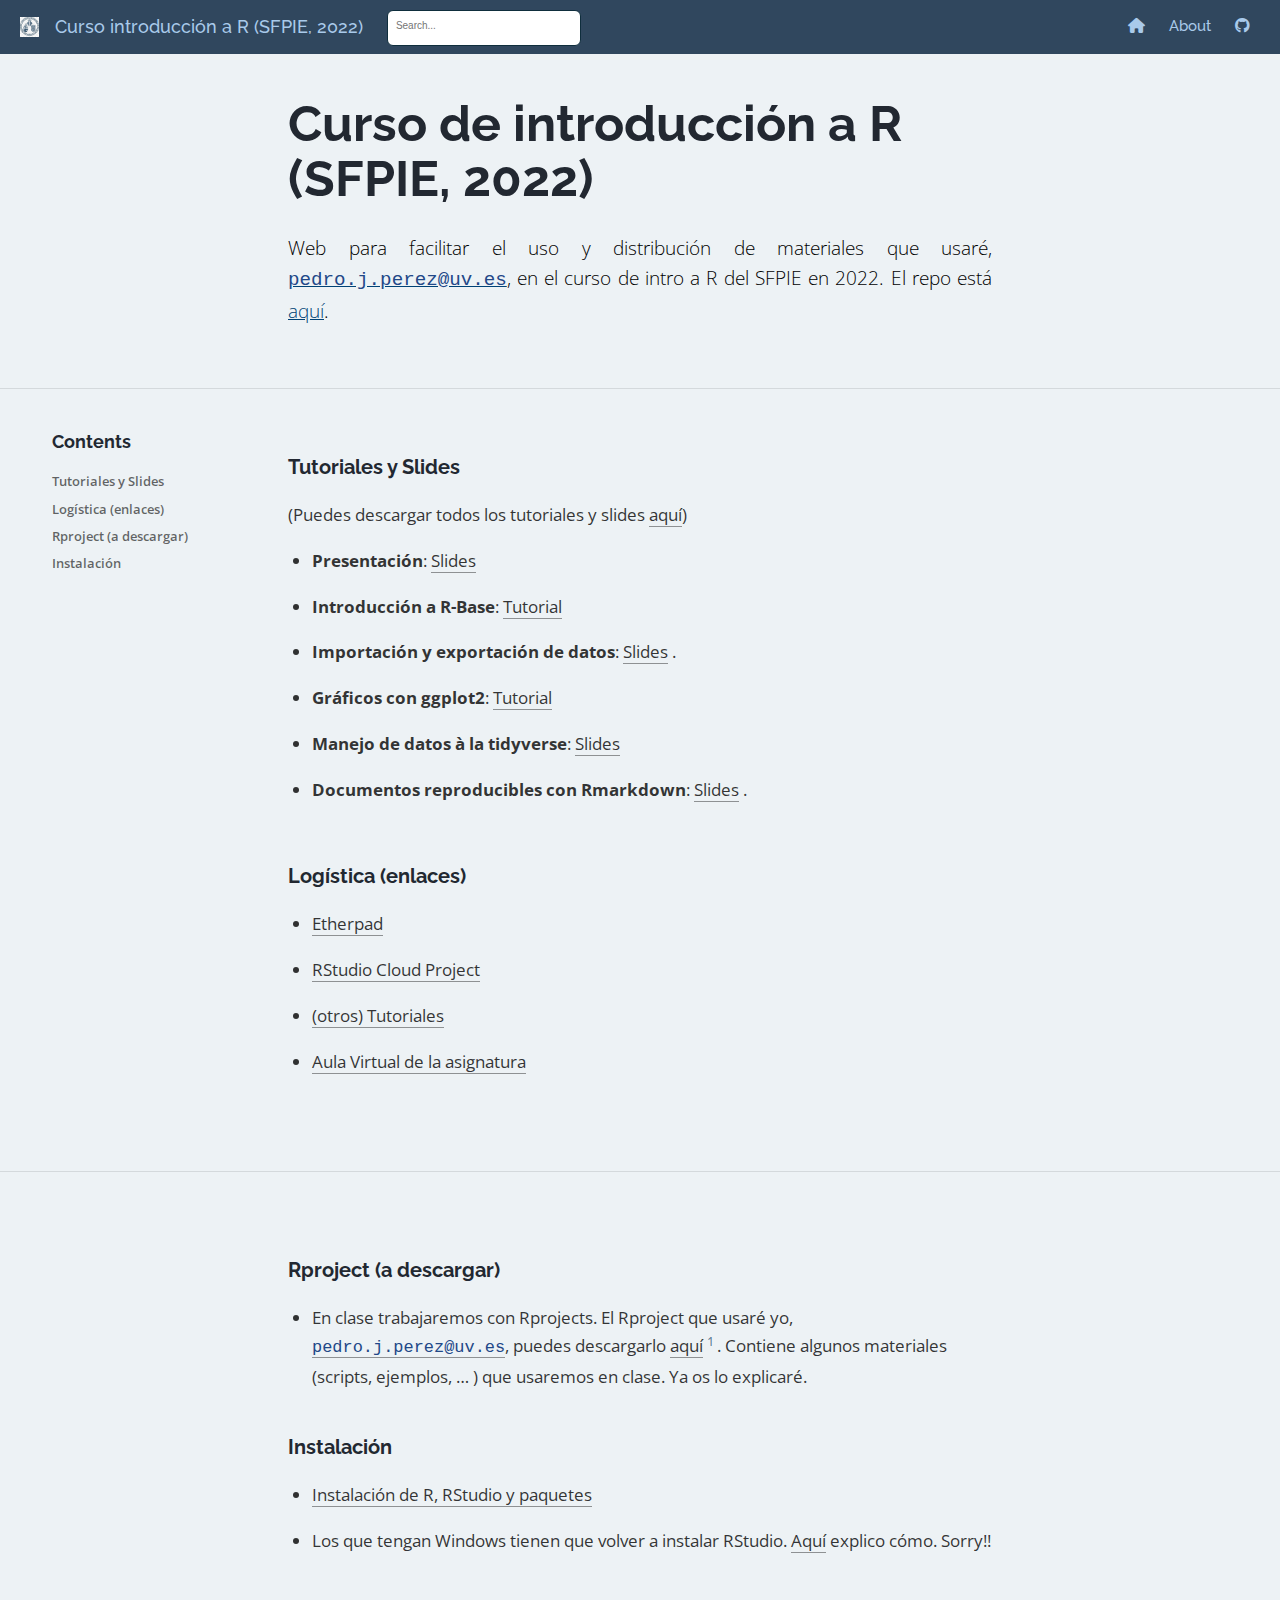
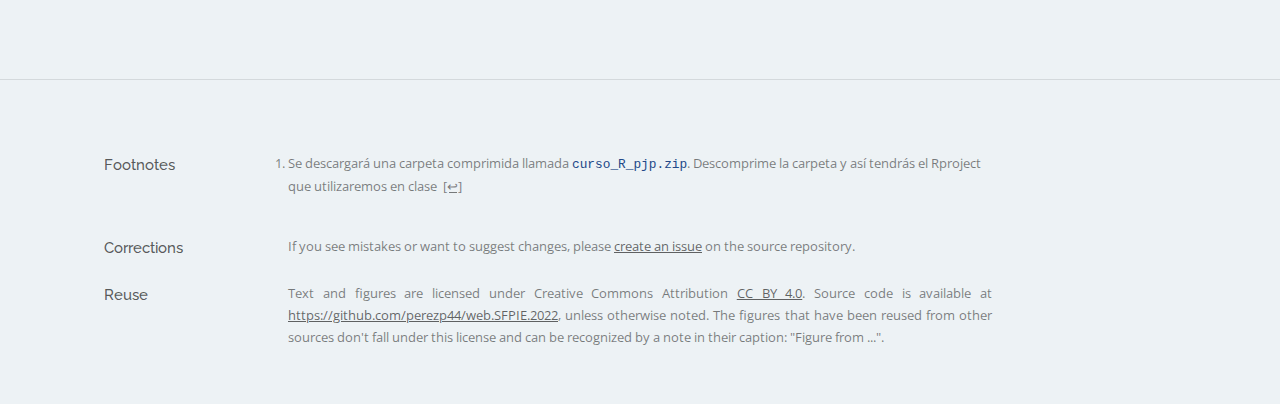
==== commit a4b63bc4: "para 2023" ====
--- a/docs/index.html
+++ b/docs/index.html
@@ -89,11 +89,7 @@
   <!--radix_placeholder_meta_tags-->
   <title>Curso introducción a R (SFPIE, 2022): Curso de introducción a R (SFPIE, 2022)</title>
 
-<<<<<<< HEAD
   <meta property="description" itemprop="description" content="Web para facilitar el uso y distribución de materiales que usaré,  [`pedro.j.perez@uv.es`](mailto:pedro.j.perez@uv.es), en el curso de intro a R del SFPIE en 2022.  El repo está [aquí](https://github.com/perezp44/web.SFPIE.2022){target=&quot;_blank&quot;}."/>
-=======
-  <meta property="description" itemprop="description" content="Web para facilitar el uso y distribución de materiales. El repo está [aquí](https://github.com/perezp44/web.SFPIE.2022){target=&quot;_blank&quot;}."/>
->>>>>>> 44067671ebb384e65b71a878ea274754c73f72c5
 
   <link rel="license" href="https://creativecommons.org/licenses/by/4.0/"/>
   <link rel="icon" type="image/vnd.microsoft.icon" href="imagenes/uv_favicon.ico"/>
@@ -102,32 +98,20 @@
   <!--  https://developers.facebook.com/docs/sharing/webmasters#markup -->
   <meta property="og:title" content="Curso introducción a R (SFPIE, 2022): Curso de introducción a R (SFPIE, 2022)"/>
   <meta property="og:type" content="article"/>
-<<<<<<< HEAD
   <meta property="og:description" content="Web para facilitar el uso y distribución de materiales que usaré,  [`pedro.j.perez@uv.es`](mailto:pedro.j.perez@uv.es), en el curso de intro a R del SFPIE en 2022.  El repo está [aquí](https://github.com/perezp44/web.SFPIE.2022){target=&quot;_blank&quot;}."/>
-=======
-  <meta property="og:description" content="Web para facilitar el uso y distribución de materiales. El repo está [aquí](https://github.com/perezp44/web.SFPIE.2022){target=&quot;_blank&quot;}."/>
->>>>>>> 44067671ebb384e65b71a878ea274754c73f72c5
   <meta property="og:locale" content="en_US"/>
   <meta property="og:site_name" content="Curso introducción a R (SFPIE, 2022)"/>
 
   <!--  https://dev.twitter.com/cards/types/summary -->
   <meta property="twitter:card" content="summary"/>
   <meta property="twitter:title" content="Curso introducción a R (SFPIE, 2022): Curso de introducción a R (SFPIE, 2022)"/>
-<<<<<<< HEAD
   <meta property="twitter:description" content="Web para facilitar el uso y distribución de materiales que usaré,  [`pedro.j.perez@uv.es`](mailto:pedro.j.perez@uv.es), en el curso de intro a R del SFPIE en 2022.  El repo está [aquí](https://github.com/perezp44/web.SFPIE.2022){target=&quot;_blank&quot;}."/>
-=======
-  <meta property="twitter:description" content="Web para facilitar el uso y distribución de materiales. El repo está [aquí](https://github.com/perezp44/web.SFPIE.2022){target=&quot;_blank&quot;}."/>
->>>>>>> 44067671ebb384e65b71a878ea274754c73f72c5
 
   <!--/radix_placeholder_meta_tags-->
   <!--radix_placeholder_rmarkdown_metadata-->
 
   <script type="text/json" id="radix-rmarkdown-metadata">
-<<<<<<< HEAD
   {"type":"list","attributes":{"names":{"type":"character","attributes":{},"value":["title","description","site"]}},"value":[{"type":"character","attributes":{},"value":["Curso de introducción a R (SFPIE, 2022)"]},{"type":"character","attributes":{},"value":["Web para facilitar el uso y distribución de materiales que usaré,  [`pedro.j.perez@uv.es`](mailto:pedro.j.perez@uv.es), en el curso de intro a R del SFPIE en 2022.  El repo está [aquí](https://github.com/perezp44/web.SFPIE.2022){target=\"_blank\"}. \n"]},{"type":"character","attributes":{},"value":["distill::distill_website"]}]}
-=======
-  {"type":"list","attributes":{"names":{"type":"character","attributes":{},"value":["title","description","site"]}},"value":[{"type":"character","attributes":{},"value":["Curso de introducción a R (SFPIE, 2022)"]},{"type":"character","attributes":{},"value":["Web para facilitar el uso y distribución de materiales. El repo está [aquí](https://github.com/perezp44/web.SFPIE.2022){target=\"_blank\"}. \n"]},{"type":"character","attributes":{},"value":["distill::distill_website"]}]}
->>>>>>> 44067671ebb384e65b71a878ea274754c73f72c5
   </script>
   <!--/radix_placeholder_rmarkdown_metadata-->
   <!--radix_placeholder_navigation_in_header-->
@@ -475,8 +459,8 @@
   </style>
 
   <script src="site_libs/jquery-3.6.0/jquery-3.6.0.min.js"></script>
-  <link href="site_libs/font-awesome-5.1.0/css/all.css" rel="stylesheet"/>
-  <link href="site_libs/font-awesome-5.1.0/css/v4-shims.css" rel="stylesheet"/>
+  <link href="site_libs/font-awesome-6.2.1/css/all.min.css" rel="stylesheet"/>
+  <link href="site_libs/font-awesome-6.2.1/css/v4-shims.min.css" rel="stylesheet"/>
   <script src="site_libs/headroom-0.9.4/headroom.min.js"></script>
   <script src="site_libs/autocomplete-0.37.1/autocomplete.min.js"></script>
   <script src="site_libs/fuse-6.4.1/fuse.min.js"></script>
@@ -2483,7 +2467,7 @@
     color: var(--hover-color, white);
   }</style>
   <!--/radix_placeholder_distill-->
-  <script src="site_libs/header-attrs-2.14/header-attrs.js"></script>
+  <script src="site_libs/header-attrs-2.21/header-attrs.js"></script>
   <script src="site_libs/clipboard-1.7.1/clipboard.min.js"></script>
   <link href="site_libs/primer-tooltips-1.4.0/build.css" rel="stylesheet" />
   <link href="site_libs/klippy-0.0.0.9500/css/klippy.min.css" rel="stylesheet" />
@@ -2507,11 +2491,7 @@
 <!--radix_placeholder_front_matter-->
 
 <script id="distill-front-matter" type="text/json">
-<<<<<<< HEAD
 {"title":"Curso de introducción a R (SFPIE, 2022)","description":"Web para facilitar el uso y distribución de materiales que usaré,  [`pedro.j.perez@uv.es`](mailto:pedro.j.perez@uv.es), en el curso de intro a R del SFPIE en 2022.  El repo está [aquí](https://github.com/perezp44/web.SFPIE.2022){target=\"_blank\"}.","authors":[]}
-=======
-{"title":"Curso de introducción a R (SFPIE, 2022)","description":"Web para facilitar el uso y distribución de materiales. El repo está [aquí](https://github.com/perezp44/web.SFPIE.2022){target=\"_blank\"}.","authors":[]}
->>>>>>> 44067671ebb384e65b71a878ea274754c73f72c5
 </script>
 
 <!--/radix_placeholder_front_matter-->
@@ -2545,16 +2525,11 @@
 <h1>Curso de introducción a R (SFPIE, 2022)</h1>
 <!--radix_placeholder_categories-->
 <!--/radix_placeholder_categories-->
-<<<<<<< HEAD
 <p><p>Web para facilitar el uso y distribución de materiales que usaré,
 <a
 href="mailto:pedro.j.perez@uv.es"><code>pedro.j.perez@uv.es</code></a>,
 en el curso de intro a R del SFPIE en 2022. El repo está <a
 href="https://github.com/perezp44/web.SFPIE.2022"
-=======
-<p><p>Web para facilitar el uso y distribución de materiales. El repo
-está <a href="https://github.com/perezp44/web.SFPIE.2022"
->>>>>>> 44067671ebb384e65b71a878ea274754c73f72c5
 target="_blank">aquí</a>.</p></p>
 </div>
 
@@ -2564,10 +2539,13 @@
 <nav class="l-text toc figcaption" id="TOC">
 <h3>Contents</h3>
 <ul>
-<li><a href="#tutoriales-y-slides">Tutoriales y Slides</a></li>
-<li><a href="#logística-enlaces">Logística (enlaces)</a></li>
-<li><a href="#rproject-a-descargar">Rproject (a descargar)</a></li>
-<li><a href="#instalación">Instalación</a></li>
+<li><a href="#tutoriales-y-slides"
+id="toc-tutoriales-y-slides">Tutoriales y Slides</a></li>
+<li><a href="#logística-enlaces" id="toc-logística-enlaces">Logística
+(enlaces)</a></li>
+<li><a href="#rproject-a-descargar"
+id="toc-rproject-a-descargar">Rproject (a descargar)</a></li>
+<li><a href="#instalación" id="toc-instalación">Instalación</a></li>
 </ul>
 </nav>
 </div>
@@ -2609,21 +2587,13 @@
 <hr />
 <h3 id="rproject-a-descargar">Rproject (a descargar)</h3>
 <ul>
-<<<<<<< HEAD
-<li>El <a href="./materiales/curso_R_pjp.zip"
-target="_blank">Rproject</a> con los materiales (scripts, ejemplos, … )
-que usaremos en clase<a href="#fn1" class="footnote-ref" id="fnref1"
-role="doc-noteref"><sup>1</sup></a>.</li>
-=======
 <li>En clase trabajaremos con Rprojects. El Rproject que usaré yo, <a
 href="mailto:pedro.j.perez@uv.es"><code>pedro.j.perez@uv.es</code></a>,
 puedes descargarlo <a href="./materiales/curso_R_pjp.zip"
 target="_blank">aquí</a><a href="#fn1" class="footnote-ref" id="fnref1"
 role="doc-noteref"><sup>1</sup></a>. Contiene algunos materiales
 (scripts, ejemplos, … ) que usaremos en clase. Ya os lo explicaré.</li>
->>>>>>> 44067671ebb384e65b71a878ea274754c73f72c5
 </ul>
-<hr />
 <h3 id="instalación">Instalación</h3>
 <ul>
 <li><p><a href="./materiales/01_instrucciones-instalacion-SFPIE.html"
@@ -2634,13 +2604,13 @@
 </ul>
 <div class="sourceCode" id="cb1"><pre
 class="sourceCode r distill-force-highlighting-css"><code class="sourceCode r"></code></pre></div>
-<section class="footnotes footnotes-end-of-document"
+<section id="footnotes" class="footnotes footnotes-end-of-document"
 role="doc-endnotes">
 <hr />
 <ol>
-<li id="fn1" role="doc-endnote"><p>Se descargará una carpeta comprimida
-llamada <code>curso_R_pjp.zip</code>. Descomprime la carpeta y así
-tendrás el Rproject que utilizaremos en clase<a href="#fnref1"
+<li id="fn1"><p>Se descargará una carpeta comprimida llamada
+<code>curso_R_pjp.zip</code>. Descomprime la carpeta y así tendrás el
+Rproject que utilizaremos en clase<a href="#fnref1"
 class="footnote-back" role="doc-backlink">↩︎</a></p></li>
 </ol>
 </section>
--- a/docs/site_libs/font-awesome-6.2.1/css/all.min.css
+++ b/docs/site_libs/font-awesome-6.2.1/css/all.min.css
@@ -0,0 +1,6 @@
+/*!
+ * Font Awesome Free 6.2.1 by @fontawesome - https://fontawesome.com
+ * License - https://fontawesome.com/license/free (Icons: CC BY 4.0, Fonts: SIL OFL 1.1, Code: MIT License)
+ * Copyright 2022 Fonticons, Inc.
+ */
+.fa{font-family:var(--fa-style-family,"Font Awesome 6 Free");font-weight:var(--fa-style,900)}.fa,.fa-brands,.fa-classic,.fa-regular,.fa-sharp,.fa-solid,.fab,.far,.fas{-moz-osx-font-smoothing:grayscale;-webkit-font-smoothing:antialiased;display:var(--fa-display,inline-block);font-style:normal;font-variant:normal;line-height:1;text-rendering:auto}.fa-classic,.fa-regular,.fa-solid,.far,.fas{font-family:"Font Awesome 6 Free"}.fa-brands,.fab{font-family:"Font Awesome 6 Brands"}.fa-1x{font-size:1em}.fa-2x{font-size:2em}.fa-3x{font-size:3em}.fa-4x{font-size:4em}.fa-5x{font-size:5em}.fa-6x{font-size:6em}.fa-7x{font-size:7em}.fa-8x{font-size:8em}.fa-9x{font-size:9em}.fa-10x{font-size:10em}.fa-2xs{font-size:.625em;line-height:.1em;vertical-align:.225em}.fa-xs{font-size:.75em;line-height:.08333em;vertical-align:.125em}.fa-sm{font-size:.875em;line-height:.07143em;vertical-align:.05357em}.fa-lg{font-size:1.25em;line-height:.05em;vertical-align:-.075em}.fa-xl{font-size:1.5em;line-height:.04167em;vertical-align:-.125em}.fa-2xl{font-size:2em;line-height:.03125em;vertical-align:-.1875em}.fa-fw{text-align:center;width:1.25em}.fa-ul{list-style-type:none;margin-left:var(--fa-li-margin,2.5em);padding-left:0}.fa-ul>li{position:relative}.fa-li{left:calc(var(--fa-li-width, 2em)*-1);position:absolute;text-align:center;width:var(--fa-li-width,2em);line-height:inherit}.fa-border{border-radius:var(--fa-border-radius,.1em);border:var(--fa-border-width,.08em) var(--fa-border-style,solid) var(--fa-border-color,#eee);padding:var(--fa-border-padding,.2em .25em .15em)}.fa-pull-left{float:left;margin-right:var(--fa-pull-margin,.3em)}.fa-pull-right{float:right;margin-left:var(--fa-pull-margin,.3em)}.fa-beat{-webkit-animation-name:fa-beat;animation-name:fa-beat;-webkit-animation-delay:var(--fa-animation-delay,0s);animation-delay:var(--fa-animation-delay,0s);-webkit-animation-direction:var(--fa-animation-direction,normal);animation-direction:var(--fa-animation-direction,normal);-webkit-animation-duration:var(--fa-animation-duration,1s);animation-duration:var(--fa-animation-duration,1s);-webkit-animation-iteration-count:var(--fa-animation-iteration-count,infinite);animation-iteration-count:var(--fa-animation-iteration-count,infinite);-webkit-animation-timing-function:var(--fa-animation-timing,ease-in-out);animation-timing-function:var(--fa-animation-timing,ease-in-out)}.fa-bounce{-webkit-animation-name:fa-bounce;animation-name:fa-bounce;-webkit-animation-delay:var(--fa-animation-delay,0s);animation-delay:var(--fa-animation-delay,0s);-webkit-animation-direction:var(--fa-animation-direction,normal);animation-direction:var(--fa-animation-direction,normal);-webkit-animation-duration:var(--fa-animation-duration,1s);animation-duration:var(--fa-animation-duration,1s);-webkit-animation-iteration-count:var(--fa-animation-iteration-count,infinite);animation-iteration-count:var(--fa-animation-iteration-count,infinite);-webkit-animation-timing-function:var(--fa-animation-timing,cubic-bezier(.28,.84,.42,1));animation-timing-function:var(--fa-animation-timing,cubic-bezier(.28,.84,.42,1))}.fa-fade{-webkit-animation-name:fa-fade;animation-name:fa-fade;-webkit-animation-iteration-count:var(--fa-animation-iteration-count,infinite);animation-iteration-count:var(--fa-animation-iteration-count,infinite);-webkit-animation-timing-function:var(--fa-animation-timing,cubic-bezier(.4,0,.6,1));animation-timing-function:var(--fa-animation-timing,cubic-bezier(.4,0,.6,1))}.fa-beat-fade,.fa-fade{-webkit-animation-delay:var(--fa-animation-delay,0s);animation-delay:var(--fa-animation-delay,0s);-webkit-animation-direction:var(--fa-animation-direction,normal);animation-direction:var(--fa-animation-direction,normal);-webkit-animation-duration:var(--fa-animation-duration,1s);animation-duration:var(--fa-animation-duration,1s)}.fa-beat-fade{-webkit-animation-name:fa-beat-fade;animation-name:fa-beat-fade;-webkit-animation-iteration-count:var(--fa-animation-iteration-count,infinite);animation-iteration-count:var(--fa-animation-iteration-count,infinite);-webkit-animation-timing-function:var(--fa-animation-timing,cubic-bezier(.4,0,.6,1));animation-timing-function:var(--fa-animation-timing,cubic-bezier(.4,0,.6,1))}.fa-flip{-webkit-animation-name:fa-flip;animation-name:fa-flip;-webkit-animation-delay:var(--fa-animation-delay,0s);animation-delay:var(--fa-animation-delay,0s);-webkit-animation-direction:var(--fa-animation-direction,normal);animation-direction:var(--fa-animation-direction,normal);-webkit-animation-duration:var(--fa-animation-duration,1s);animation-duration:var(--fa-animation-duration,1s);-webkit-animation-iteration-count:var(--fa-animation-iteration-count,infinite);animation-iteration-count:var(--fa-animation-iteration-count,infinite);-webkit-animation-timing-function:var(--fa-animation-timing,ease-in-out);animation-timing-function:var(--fa-animation-timing,ease-in-out)}.fa-shake{-webkit-animation-name:fa-shake;animation-name:fa-shake;-webkit-animation-duration:var(--fa-animation-duration,1s);animation-duration:var(--fa-animation-duration,1s);-webkit-animation-iteration-count:var(--fa-animation-iteration-count,infinite);animation-iteration-count:var(--fa-animation-iteration-count,infinite);-webkit-animation-timing-function:var(--fa-animation-timing,linear);animation-timing-function:var(--fa-animation-timing,linear)}.fa-shake,.fa-spin{-webkit-animation-delay:var(--fa-animation-delay,0s);animation-delay:var(--fa-animation-delay,0s);-webkit-animation-direction:var(--fa-animation-direction,normal);animation-direction:var(--fa-animation-direction,normal)}.fa-spin{-webkit-animation-name:fa-spin;animation-name:fa-spin;-webkit-animation-duration:var(--fa-animation-duration,2s);animation-duration:var(--fa-animation-duration,2s);-webkit-animation-iteration-count:var(--fa-animation-iteration-count,infinite);animation-iteration-count:var(--fa-animation-iteration-count,infinite);-webkit-animation-timing-function:var(--fa-animation-timing,linear);animation-timing-function:var(--fa-animation-timing,linear)}.fa-spin-reverse{--fa-animation-direction:reverse}.fa-pulse,.fa-spin-pulse{-webkit-animation-name:fa-spin;animation-name:fa-spin;-webkit-animation-direction:var(--fa-animation-direction,normal);animation-direction:var(--fa-animation-direction,normal);-webkit-animation-duration:var(--fa-animation-duration,1s);animation-duration:var(--fa-animation-duration,1s);-webkit-animation-iteration-count:var(--fa-animation-iteration-count,infinite);animation-iteration-count:var(--fa-animation-iteration-count,infinite);-webkit-animation-timing-function:var(--fa-animation-timing,steps(8));animation-timing-function:var(--fa-animation-timing,steps(8))}@media (prefers-reduced-motion:reduce){.fa-beat,.fa-beat-fade,.fa-bounce,.fa-fade,.fa-flip,.fa-pulse,.fa-shake,.fa-spin,.fa-spin-pulse{-webkit-animation-delay:-1ms;animation-delay:-1ms;-webkit-animation-duration:1ms;animation-duration:1ms;-webkit-animation-iteration-count:1;animation-iteration-count:1;transition-delay:0s;transition-duration:0s}}@-webkit-keyframes fa-beat{0%,90%{-webkit-transform:scale(1);transform:scale(1)}45%{-webkit-transform:scale(var(--fa-beat-scale,1.25));transform:scale(var(--fa-beat-scale,1.25))}}@keyframes fa-beat{0%,90%{-webkit-transform:scale(1);transform:scale(1)}45%{-webkit-transform:scale(var(--fa-beat-scale,1.25));transform:scale(var(--fa-beat-scale,1.25))}}@-webkit-keyframes fa-bounce{0%{-webkit-transform:scale(1) translateY(0);transform:scale(1) translateY(0)}10%{-webkit-transform:scale(var(--fa-bounce-start-scale-x,1.1),var(--fa-bounce-start-scale-y,.9)) translateY(0);transform:scale(var(--fa-bounce-start-scale-x,1.1),var(--fa-bounce-start-scale-y,.9)) translateY(0)}30%{-webkit-transform:scale(var(--fa-bounce-jump-scale-x,.9),var(--fa-bounce-jump-scale-y,1.1)) translateY(var(--fa-bounce-height,-.5em));transform:scale(var(--fa-bounce-jump-scale-x,.9),var(--fa-bounce-jump-scale-y,1.1)) translateY(var(--fa-bounce-height,-.5em))}50%{-webkit-transform:scale(var(--fa-bounce-land-scale-x,1.05),var(--fa-bounce-land-scale-y,.95)) translateY(0);transform:scale(var(--fa-bounce-land-scale-x,1.05),var(--fa-bounce-land-scale-y,.95)) translateY(0)}57%{-webkit-transform:scale(1) translateY(var(--fa-bounce-rebound,-.125em));transform:scale(1) translateY(var(--fa-bounce-rebound,-.125em))}64%{-webkit-transform:scale(1) translateY(0);transform:scale(1) translateY(0)}to{-webkit-transform:scale(1) translateY(0);transform:scale(1) translateY(0)}}@keyframes fa-bounce{0%{-webkit-transform:scale(1) translateY(0);transform:scale(1) translateY(0)}10%{-webkit-transform:scale(var(--fa-bounce-start-scale-x,1.1),var(--fa-bounce-start-scale-y,.9)) translateY(0);transform:scale(var(--fa-bounce-start-scale-x,1.1),var(--fa-bounce-start-scale-y,.9)) translateY(0)}30%{-webkit-transform:scale(var(--fa-bounce-jump-scale-x,.9),var(--fa-bounce-jump-scale-y,1.1)) translateY(var(--fa-bounce-height,-.5em));transform:scale(var(--fa-bounce-jump-scale-x,.9),var(--fa-bounce-jump-scale-y,1.1)) translateY(var(--fa-bounce-height,-.5em))}50%{-webkit-transform:scale(var(--fa-bounce-land-scale-x,1.05),var(--fa-bounce-land-scale-y,.95)) translateY(0);transform:scale(var(--fa-bounce-land-scale-x,1.05),var(--fa-bounce-land-scale-y,.95)) translateY(0)}57%{-webkit-transform:scale(1) translateY(var(--fa-bounce-rebound,-.125em));transform:scale(1) translateY(var(--fa-bounce-rebound,-.125em))}64%{-webkit-transform:scale(1) translateY(0);transform:scale(1) translateY(0)}to{-webkit-transform:scale(1) translateY(0);transform:scale(1) translateY(0)}}@-webkit-keyframes fa-fade{50%{opacity:var(--fa-fade-opacity,.4)}}@keyframes fa-fade{50%{opacity:var(--fa-fade-opacity,.4)}}@-webkit-keyframes fa-beat-fade{0%,to{opacity:var(--fa-beat-fade-opacity,.4);-webkit-transform:scale(1);transform:scale(1)}50%{opacity:1;-webkit-transform:scale(var(--fa-beat-fade-scale,1.125));transform:scale(var(--fa-beat-fade-scale,1.125))}}@keyframes fa-beat-fade{0%,to{opacity:var(--fa-beat-fade-opacity,.4);-webkit-transform:scale(1);transform:scale(1)}50%{opacity:1;-webkit-transform:scale(var(--fa-beat-fade-scale,1.125));transform:scale(var(--fa-beat-fade-scale,1.125))}}@-webkit-keyframes fa-flip{50%{-webkit-transform:rotate3d(var(--fa-flip-x,0),var(--fa-flip-y,1),var(--fa-flip-z,0),var(--fa-flip-angle,-180deg));transform:rotate3d(var(--fa-flip-x,0),var(--fa-flip-y,1),var(--fa-flip-z,0),var(--fa-flip-angle,-180deg))}}@keyframes fa-flip{50%{-webkit-transform:rotate3d(var(--fa-flip-x,0),var(--fa-flip-y,1),var(--fa-flip-z,0),var(--fa-flip-angle,-180deg));transform:rotate3d(var(--fa-flip-x,0),var(--fa-flip-y,1),var(--fa-flip-z,0),var(--fa-flip-angle,-180deg))}}@-webkit-keyframes fa-shake{0%{-webkit-transform:rotate(-15deg);transform:rotate(-15deg)}4%{-webkit-transform:rotate(15deg);transform:rotate(15deg)}8%,24%{-webkit-transform:rotate(-18deg);transform:rotate(-18deg)}12%,28%{-webkit-transform:rotate(18deg);transform:rotate(18deg)}16%{-webkit-transform:rotate(-22deg);transform:rotate(-22deg)}20%{-webkit-transform:rotate(22deg);transform:rotate(22deg)}32%{-webkit-transform:rotate(-12deg);transform:rotate(-12deg)}36%{-webkit-transform:rotate(12deg);transform:rotate(12deg)}40%,to{-webkit-transform:rotate(0deg);transform:rotate(0deg)}}@keyframes fa-shake{0%{-webkit-transform:rotate(-15deg);transform:rotate(-15deg)}4%{-webkit-transform:rotate(15deg);transform:rotate(15deg)}8%,24%{-webkit-transform:rotate(-18deg);transform:rotate(-18deg)}12%,28%{-webkit-transform:rotate(18deg);transform:rotate(18deg)}16%{-webkit-transform:rotate(-22deg);transform:rotate(-22deg)}20%{-webkit-transform:rotate(22deg);transform:rotate(22deg)}32%{-webkit-transform:rotate(-12deg);transform:rotate(-12deg)}36%{-webkit-transform:rotate(12deg);transform:rotate(12deg)}40%,to{-webkit-transform:rotate(0deg);transform:rotate(0deg)}}@-webkit-keyframes fa-spin{0%{-webkit-transform:rotate(0deg);transform:rotate(0deg)}to{-webkit-transform:rotate(1turn);transform:rotate(1turn)}}@keyframes fa-spin{0%{-webkit-transform:rotate(0deg);transform:rotate(0deg)}to{-webkit-transform:rotate(1turn);transform:rotate(1turn)}}.fa-rotate-90{-webkit-transform:rotate(90deg);transform:rotate(90deg)}.fa-rotate-180{-webkit-transform:rotate(180deg);transform:rotate(180deg)}.fa-rotate-270{-webkit-transform:rotate(270deg);transform:rotate(270deg)}.fa-flip-horizontal{-webkit-transform:scaleX(-1);transform:scaleX(-1)}.fa-flip-vertical{-webkit-transform:scaleY(-1);transform:scaleY(-1)}.fa-flip-both,.fa-flip-horizontal.fa-flip-vertical{-webkit-transform:scale(-1);transform:scale(-1)}.fa-rotate-by{-webkit-transform:rotate(var(--fa-rotate-angle,none));transform:rotate(var(--fa-rotate-angle,none))}.fa-stack{display:inline-block;height:2em;line-height:2em;position:relative;vertical-align:middle;width:2.5em}.fa-stack-1x,.fa-stack-2x{left:0;position:absolute;text-align:center;width:100%;z-index:var(--fa-stack-z-index,auto)}.fa-stack-1x{line-height:inherit}.fa-stack-2x{font-size:2em}.fa-inverse{color:var(--fa-inverse,#fff)}.fa-0:before{content:"\30"}.fa-1:before{content:"\31"}.fa-2:before{content:"\32"}.fa-3:before{content:"\33"}.fa-4:before{content:"\34"}.fa-5:before{content:"\35"}.fa-6:before{content:"\36"}.fa-7:before{content:"\37"}.fa-8:before{content:"\38"}.fa-9:before{content:"\39"}.fa-fill-drip:before{content:"\f576"}.fa-arrows-to-circle:before{content:"\e4bd"}.fa-chevron-circle-right:before,.fa-circle-chevron-right:before{content:"\f138"}.fa-at:before{content:"\40"}.fa-trash-alt:before,.fa-trash-can:before{content:"\f2ed"}.fa-text-height:before{content:"\f034"}.fa-user-times:before,.fa-user-xmark:before{content:"\f235"}.fa-stethoscope:before{content:"\f0f1"}.fa-comment-alt:before,.fa-message:before{content:"\f27a"}.fa-info:before{content:"\f129"}.fa-compress-alt:before,.fa-down-left-and-up-right-to-center:before{content:"\f422"}.fa-explosion:before{content:"\e4e9"}.fa-file-alt:before,.fa-file-lines:before,.fa-file-text:before{content:"\f15c"}.fa-wave-square:before{content:"\f83e"}.fa-ring:before{content:"\f70b"}.fa-building-un:before{content:"\e4d9"}.fa-dice-three:before{content:"\f527"}.fa-calendar-alt:before,.fa-calendar-days:before{content:"\f073"}.fa-anchor-circle-check:before{content:"\e4aa"}.fa-building-circle-arrow-right:before{content:"\e4d1"}.fa-volleyball-ball:before,.fa-volleyball:before{content:"\f45f"}.fa-arrows-up-to-line:before{content:"\e4c2"}.fa-sort-desc:before,.fa-sort-down:before{content:"\f0dd"}.fa-circle-minus:before,.fa-minus-circle:before{content:"\f056"}.fa-door-open:before{content:"\f52b"}.fa-right-from-bracket:before,.fa-sign-out-alt:before{content:"\f2f5"}.fa-atom:before{content:"\f5d2"}.fa-soap:before{content:"\e06e"}.fa-heart-music-camera-bolt:before,.fa-icons:before{content:"\f86d"}.fa-microphone-alt-slash:before,.fa-microphone-lines-slash:before{content:"\f539"}.fa-bridge-circle-check:before{content:"\e4c9"}.fa-pump-medical:before{content:"\e06a"}.fa-fingerprint:before{content:"\f577"}.fa-hand-point-right:before{content:"\f0a4"}.fa-magnifying-glass-location:before,.fa-search-location:before{content:"\f689"}.fa-forward-step:before,.fa-step-forward:before{content:"\f051"}.fa-face-smile-beam:before,.fa-smile-beam:before{content:"\f5b8"}.fa-flag-checkered:before{content:"\f11e"}.fa-football-ball:before,.fa-football:before{content:"\f44e"}.fa-school-circle-exclamation:before{content:"\e56c"}.fa-crop:before{content:"\f125"}.fa-angle-double-down:before,.fa-angles-down:before{content:"\f103"}.fa-users-rectangle:before{content:"\e594"}.fa-people-roof:before{content:"\e537"}.fa-people-line:before{content:"\e534"}.fa-beer-mug-empty:before,.fa-beer:before{content:"\f0fc"}.fa-diagram-predecessor:before{content:"\e477"}.fa-arrow-up-long:before,.fa-long-arrow-up:before{content:"\f176"}.fa-burn:before,.fa-fire-flame-simple:before{content:"\f46a"}.fa-male:before,.fa-person:before{content:"\f183"}.fa-laptop:before{content:"\f109"}.fa-file-csv:before{content:"\f6dd"}.fa-menorah:before{content:"\f676"}.fa-truck-plane:before{content:"\e58f"}.fa-record-vinyl:before{content:"\f8d9"}.fa-face-grin-stars:before,.fa-grin-stars:before{content:"\f587"}.fa-bong:before{content:"\f55c"}.fa-pastafarianism:before,.fa-spaghetti-monster-flying:before{content:"\f67b"}.fa-arrow-down-up-across-line:before{content:"\e4af"}.fa-spoon:before,.fa-utensil-spoon:before{content:"\f2e5"}.fa-jar-wheat:before{content:"\e517"}.fa-envelopes-bulk:before,.fa-mail-bulk:before{content:"\f674"}.fa-file-circle-exclamation:before{content:"\e4eb"}.fa-circle-h:before,.fa-hospital-symbol:before{content:"\f47e"}.fa-pager:before{content:"\f815"}.fa-address-book:before,.fa-contact-book:before{content:"\f2b9"}.fa-strikethrough:before{content:"\f0cc"}.fa-k:before{content:"\4b"}.fa-landmark-flag:before{content:"\e51c"}.fa-pencil-alt:before,.fa-pencil:before{content:"\f303"}.fa-backward:before{content:"\f04a"}.fa-caret-right:before{content:"\f0da"}.fa-comments:before{content:"\f086"}.fa-file-clipboard:before,.fa-paste:before{content:"\f0ea"}.fa-code-pull-request:before{content:"\e13c"}.fa-clipboard-list:before{content:"\f46d"}.fa-truck-loading:before,.fa-truck-ramp-box:before{content:"\f4de"}.fa-user-check:before{content:"\f4fc"}.fa-vial-virus:before{content:"\e597"}.fa-sheet-plastic:before{content:"\e571"}.fa-blog:before{content:"\f781"}.fa-user-ninja:before{content:"\f504"}.fa-person-arrow-up-from-line:before{content:"\e539"}.fa-scroll-torah:before,.fa-torah:before{content:"\f6a0"}.fa-broom-ball:before,.fa-quidditch-broom-ball:before,.fa-quidditch:before{content:"\f458"}.fa-toggle-off:before{content:"\f204"}.fa-archive:before,.fa-box-archive:before{content:"\f187"}.fa-person-drowning:before{content:"\e545"}.fa-arrow-down-9-1:before,.fa-sort-numeric-desc:before,.fa-sort-numeric-down-alt:before{content:"\f886"}.fa-face-grin-tongue-squint:before,.fa-grin-tongue-squint:before{content:"\f58a"}.fa-spray-can:before{content:"\f5bd"}.fa-truck-monster:before{content:"\f63b"}.fa-w:before{content:"\57"}.fa-earth-africa:before,.fa-globe-africa:before{content:"\f57c"}.fa-rainbow:before{content:"\f75b"}.fa-circle-notch:before{content:"\f1ce"}.fa-tablet-alt:before,.fa-tablet-screen-button:before{content:"\f3fa"}.fa-paw:before{content:"\f1b0"}.fa-cloud:before{content:"\f0c2"}.fa-trowel-bricks:before{content:"\e58a"}.fa-face-flushed:before,.fa-flushed:before{content:"\f579"}.fa-hospital-user:before{content:"\f80d"}.fa-tent-arrow-left-right:before{content:"\e57f"}.fa-gavel:before,.fa-legal:before{content:"\f0e3"}.fa-binoculars:before{content:"\f1e5"}.fa-microphone-slash:before{content:"\f131"}.fa-box-tissue:before{content:"\e05b"}.fa-motorcycle:before{content:"\f21c"}.fa-bell-concierge:before,.fa-concierge-bell:before{content:"\f562"}.fa-pen-ruler:before,.fa-pencil-ruler:before{content:"\f5ae"}.fa-people-arrows-left-right:before,.fa-people-arrows:before{content:"\e068"}.fa-mars-and-venus-burst:before{content:"\e523"}.fa-caret-square-right:before,.fa-square-caret-right:before{content:"\f152"}.fa-cut:before,.fa-scissors:before{content:"\f0c4"}.fa-sun-plant-wilt:before{content:"\e57a"}.fa-toilets-portable:before{content:"\e584"}.fa-hockey-puck:before{content:"\f453"}.fa-table:before{content:"\f0ce"}.fa-magnifying-glass-arrow-right:before{content:"\e521"}.fa-digital-tachograph:before,.fa-tachograph-digital:before{content:"\f566"}.fa-users-slash:before{content:"\e073"}.fa-clover:before{content:"\e139"}.fa-mail-reply:before,.fa-reply:before{content:"\f3e5"}.fa-star-and-crescent:before{content:"\f699"}.fa-house-fire:before{content:"\e50c"}.fa-minus-square:before,.fa-square-minus:before{content:"\f146"}.fa-helicopter:before{content:"\f533"}.fa-compass:before{content:"\f14e"}.fa-caret-square-down:before,.fa-square-caret-down:before{content:"\f150"}.fa-file-circle-question:before{content:"\e4ef"}.fa-laptop-code:before{content:"\f5fc"}.fa-swatchbook:before{content:"\f5c3"}.fa-prescription-bottle:before{content:"\f485"}.fa-bars:before,.fa-navicon:before{content:"\f0c9"}.fa-people-group:before{content:"\e533"}.fa-hourglass-3:before,.fa-hourglass-end:before{content:"\f253"}.fa-heart-broken:before,.fa-heart-crack:before{content:"\f7a9"}.fa-external-link-square-alt:before,.fa-square-up-right:before{content:"\f360"}.fa-face-kiss-beam:before,.fa-kiss-beam:before{content:"\f597"}.fa-film:before{content:"\f008"}.fa-ruler-horizontal:before{content:"\f547"}.fa-people-robbery:before{content:"\e536"}.fa-lightbulb:before{content:"\f0eb"}.fa-caret-left:before{content:"\f0d9"}.fa-circle-exclamation:before,.fa-exclamation-circle:before{content:"\f06a"}.fa-school-circle-xmark:before{content:"\e56d"}.fa-arrow-right-from-bracket:before,.fa-sign-out:before{content:"\f08b"}.fa-chevron-circle-down:before,.fa-circle-chevron-down:before{content:"\f13a"}.fa-unlock-alt:before,.fa-unlock-keyhole:before{content:"\f13e"}.fa-cloud-showers-heavy:before{content:"\f740"}.fa-headphones-alt:before,.fa-headphones-simple:before{content:"\f58f"}.fa-sitemap:before{content:"\f0e8"}.fa-circle-dollar-to-slot:before,.fa-donate:before{content:"\f4b9"}.fa-memory:before{content:"\f538"}.fa-road-spikes:before{content:"\e568"}.fa-fire-burner:before{content:"\e4f1"}.fa-flag:before{content:"\f024"}.fa-hanukiah:before{content:"\f6e6"}.fa-feather:before{content:"\f52d"}.fa-volume-down:before,.fa-volume-low:before{content:"\f027"}.fa-comment-slash:before{content:"\f4b3"}.fa-cloud-sun-rain:before{content:"\f743"}.fa-compress:before{content:"\f066"}.fa-wheat-alt:before,.fa-wheat-awn:before{content:"\e2cd"}.fa-ankh:before{content:"\f644"}.fa-hands-holding-child:before{content:"\e4fa"}.fa-asterisk:before{content:"\2a"}.fa-check-square:before,.fa-square-check:before{content:"\f14a"}.fa-peseta-sign:before{content:"\e221"}.fa-header:before,.fa-heading:before{content:"\f1dc"}.fa-ghost:before{content:"\f6e2"}.fa-list-squares:before,.fa-list:before{content:"\f03a"}.fa-phone-square-alt:before,.fa-square-phone-flip:before{content:"\f87b"}.fa-cart-plus:before{content:"\f217"}.fa-gamepad:before{content:"\f11b"}.fa-circle-dot:before,.fa-dot-circle:before{content:"\f192"}.fa-dizzy:before,.fa-face-dizzy:before{content:"\f567"}.fa-egg:before{content:"\f7fb"}.fa-house-medical-circle-xmark:before{content:"\e513"}.fa-campground:before{content:"\f6bb"}.fa-folder-plus:before{content:"\f65e"}.fa-futbol-ball:before,.fa-futbol:before,.fa-soccer-ball:before{content:"\f1e3"}.fa-paint-brush:before,.fa-paintbrush:before{content:"\f1fc"}.fa-lock:before{content:"\f023"}.fa-gas-pump:before{content:"\f52f"}.fa-hot-tub-person:before,.fa-hot-tub:before{content:"\f593"}.fa-map-location:before,.fa-map-marked:before{content:"\f59f"}.fa-house-flood-water:before{content:"\e50e"}.fa-tree:before{content:"\f1bb"}.fa-bridge-lock:before{content:"\e4cc"}.fa-sack-dollar:before{content:"\f81d"}.fa-edit:before,.fa-pen-to-square:before{content:"\f044"}.fa-car-side:before{content:"\f5e4"}.fa-share-alt:before,.fa-share-nodes:before{content:"\f1e0"}.fa-heart-circle-minus:before{content:"\e4ff"}.fa-hourglass-2:before,.fa-hourglass-half:before{content:"\f252"}.fa-microscope:before{content:"\f610"}.fa-sink:before{content:"\e06d"}.fa-bag-shopping:before,.fa-shopping-bag:before{content:"\f290"}.fa-arrow-down-z-a:before,.fa-sort-alpha-desc:before,.fa-sort-alpha-down-alt:before{content:"\f881"}.fa-mitten:before{content:"\f7b5"}.fa-person-rays:before{content:"\e54d"}.fa-users:before{content:"\f0c0"}.fa-eye-slash:before{content:"\f070"}.fa-flask-vial:before{content:"\e4f3"}.fa-hand-paper:before,.fa-hand:before{content:"\f256"}.fa-om:before{content:"\f679"}.fa-worm:before{content:"\e599"}.fa-house-circle-xmark:before{content:"\e50b"}.fa-plug:before{content:"\f1e6"}.fa-chevron-up:before{content:"\f077"}.fa-hand-spock:before{content:"\f259"}.fa-stopwatch:before{content:"\f2f2"}.fa-face-kiss:before,.fa-kiss:before{content:"\f596"}.fa-bridge-circle-xmark:before{content:"\e4cb"}.fa-face-grin-tongue:before,.fa-grin-tongue:before{content:"\f589"}.fa-chess-bishop:before{content:"\f43a"}.fa-face-grin-wink:before,.fa-grin-wink:before{content:"\f58c"}.fa-deaf:before,.fa-deafness:before,.fa-ear-deaf:before,.fa-hard-of-hearing:before{content:"\f2a4"}.fa-road-circle-check:before{content:"\e564"}.fa-dice-five:before{content:"\f523"}.fa-rss-square:before,.fa-square-rss:before{content:"\f143"}.fa-land-mine-on:before{content:"\e51b"}.fa-i-cursor:before{content:"\f246"}.fa-stamp:before{content:"\f5bf"}.fa-stairs:before{content:"\e289"}.fa-i:before{content:"\49"}.fa-hryvnia-sign:before,.fa-hryvnia:before{content:"\f6f2"}.fa-pills:before{content:"\f484"}.fa-face-grin-wide:before,.fa-grin-alt:before{content:"\f581"}.fa-tooth:before{content:"\f5c9"}.fa-v:before{content:"\56"}.fa-bangladeshi-taka-sign:before{content:"\e2e6"}.fa-bicycle:before{content:"\f206"}.fa-rod-asclepius:before,.fa-rod-snake:before,.fa-staff-aesculapius:before,.fa-staff-snake:before{content:"\e579"}.fa-head-side-cough-slash:before{content:"\e062"}.fa-ambulance:before,.fa-truck-medical:before{content:"\f0f9"}.fa-wheat-awn-circle-exclamation:before{content:"\e598"}.fa-snowman:before{content:"\f7d0"}.fa-mortar-pestle:before{content:"\f5a7"}.fa-road-barrier:before{content:"\e562"}.fa-school:before{content:"\f549"}.fa-igloo:before{content:"\f7ae"}.fa-joint:before{content:"\f595"}.fa-angle-right:before{content:"\f105"}.fa-horse:before{content:"\f6f0"}.fa-q:before{content:"\51"}.fa-g:before{content:"\47"}.fa-notes-medical:before{content:"\f481"}.fa-temperature-2:before,.fa-temperature-half:before,.fa-thermometer-2:before,.fa-thermometer-half:before{content:"\f2c9"}.fa-dong-sign:before{content:"\e169"}.fa-capsules:before{content:"\f46b"}.fa-poo-bolt:before,.fa-poo-storm:before{content:"\f75a"}.fa-face-frown-open:before,.fa-frown-open:before{content:"\f57a"}.fa-hand-point-up:before{content:"\f0a6"}.fa-money-bill:before{content:"\f0d6"}.fa-bookmark:before{content:"\f02e"}.fa-align-justify:before{content:"\f039"}.fa-umbrella-beach:before{content:"\f5ca"}.fa-helmet-un:before{content:"\e503"}.fa-bullseye:before{content:"\f140"}.fa-bacon:before{content:"\f7e5"}.fa-hand-point-down:before{content:"\f0a7"}.fa-arrow-up-from-bracket:before{content:"\e09a"}.fa-folder-blank:before,.fa-folder:before{content:"\f07b"}.fa-file-medical-alt:before,.fa-file-waveform:before{content:"\f478"}.fa-radiation:before{content:"\f7b9"}.fa-chart-simple:before{content:"\e473"}.fa-mars-stroke:before{content:"\f229"}.fa-vial:before{content:"\f492"}.fa-dashboard:before,.fa-gauge-med:before,.fa-gauge:before,.fa-tachometer-alt-average:before{content:"\f624"}.fa-magic-wand-sparkles:before,.fa-wand-magic-sparkles:before{content:"\e2ca"}.fa-e:before{content:"\45"}.fa-pen-alt:before,.fa-pen-clip:before{content:"\f305"}.fa-bridge-circle-exclamation:before{content:"\e4ca"}.fa-user:before{content:"\f007"}.fa-school-circle-check:before{content:"\e56b"}.fa-dumpster:before{content:"\f793"}.fa-shuttle-van:before,.fa-van-shuttle:before{content:"\f5b6"}.fa-building-user:before{content:"\e4da"}.fa-caret-square-left:before,.fa-square-caret-left:before{content:"\f191"}.fa-highlighter:before{content:"\f591"}.fa-key:before{content:"\f084"}.fa-bullhorn:before{content:"\f0a1"}.fa-globe:before{content:"\f0ac"}.fa-synagogue:before{content:"\f69b"}.fa-person-half-dress:before{content:"\e548"}.fa-road-bridge:before{content:"\e563"}.fa-location-arrow:before{content:"\f124"}.fa-c:before{content:"\43"}.fa-tablet-button:before{content:"\f10a"}.fa-building-lock:before{content:"\e4d6"}.fa-pizza-slice:before{content:"\f818"}.fa-money-bill-wave:before{content:"\f53a"}.fa-area-chart:before,.fa-chart-area:before{content:"\f1fe"}.fa-house-flag:before{content:"\e50d"}.fa-person-circle-minus:before{content:"\e540"}.fa-ban:before,.fa-cancel:before{content:"\f05e"}.fa-camera-rotate:before{content:"\e0d8"}.fa-air-freshener:before,.fa-spray-can-sparkles:before{content:"\f5d0"}.fa-star:before{content:"\f005"}.fa-repeat:before{content:"\f363"}.fa-cross:before{content:"\f654"}.fa-box:before{content:"\f466"}.fa-venus-mars:before{content:"\f228"}.fa-arrow-pointer:before,.fa-mouse-pointer:before{content:"\f245"}.fa-expand-arrows-alt:before,.fa-maximize:before{content:"\f31e"}.fa-charging-station:before{content:"\f5e7"}.fa-shapes:before,.fa-triangle-circle-square:before{content:"\f61f"}.fa-random:before,.fa-shuffle:before{content:"\f074"}.fa-person-running:before,.fa-running:before{content:"\f70c"}.fa-mobile-retro:before{content:"\e527"}.fa-grip-lines-vertical:before{content:"\f7a5"}.fa-spider:before{content:"\f717"}.fa-hands-bound:before{content:"\e4f9"}.fa-file-invoice-dollar:before{content:"\f571"}.fa-plane-circle-exclamation:before{content:"\e556"}.fa-x-ray:before{content:"\f497"}.fa-spell-check:before{content:"\f891"}.fa-slash:before{content:"\f715"}.fa-computer-mouse:before,.fa-mouse:before{content:"\f8cc"}.fa-arrow-right-to-bracket:before,.fa-sign-in:before{content:"\f090"}.fa-shop-slash:before,.fa-store-alt-slash:before{content:"\e070"}.fa-server:before{content:"\f233"}.fa-virus-covid-slash:before{content:"\e4a9"}.fa-shop-lock:before{content:"\e4a5"}.fa-hourglass-1:before,.fa-hourglass-start:before{content:"\f251"}.fa-blender-phone:before{content:"\f6b6"}.fa-building-wheat:before{content:"\e4db"}.fa-person-breastfeeding:before{content:"\e53a"}.fa-right-to-bracket:before,.fa-sign-in-alt:before{content:"\f2f6"}.fa-venus:before{content:"\f221"}.fa-passport:before{content:"\f5ab"}.fa-heart-pulse:before,.fa-heartbeat:before{content:"\f21e"}.fa-people-carry-box:before,.fa-people-carry:before{content:"\f4ce"}.fa-temperature-high:before{content:"\f769"}.fa-microchip:before{content:"\f2db"}.fa-crown:before{content:"\f521"}.fa-weight-hanging:before{content:"\f5cd"}.fa-xmarks-lines:before{content:"\e59a"}.fa-file-prescription:before{content:"\f572"}.fa-weight-scale:before,.fa-weight:before{content:"\f496"}.fa-user-friends:before,.fa-user-group:before{content:"\f500"}.fa-arrow-up-a-z:before,.fa-sort-alpha-up:before{content:"\f15e"}.fa-chess-knight:before{content:"\f441"}.fa-face-laugh-squint:before,.fa-laugh-squint:before{content:"\f59b"}.fa-wheelchair:before{content:"\f193"}.fa-arrow-circle-up:before,.fa-circle-arrow-up:before{content:"\f0aa"}.fa-toggle-on:before{content:"\f205"}.fa-person-walking:before,.fa-walking:before{content:"\f554"}.fa-l:before{content:"\4c"}.fa-fire:before{content:"\f06d"}.fa-bed-pulse:before,.fa-procedures:before{content:"\f487"}.fa-shuttle-space:before,.fa-space-shuttle:before{content:"\f197"}.fa-face-laugh:before,.fa-laugh:before{content:"\f599"}.fa-folder-open:before{content:"\f07c"}.fa-heart-circle-plus:before{content:"\e500"}.fa-code-fork:before{content:"\e13b"}.fa-city:before{content:"\f64f"}.fa-microphone-alt:before,.fa-microphone-lines:before{content:"\f3c9"}.fa-pepper-hot:before{content:"\f816"}.fa-unlock:before{content:"\f09c"}.fa-colon-sign:before{content:"\e140"}.fa-headset:before{content:"\f590"}.fa-store-slash:before{content:"\e071"}.fa-road-circle-xmark:before{content:"\e566"}.fa-user-minus:before{content:"\f503"}.fa-mars-stroke-up:before,.fa-mars-stroke-v:before{content:"\f22a"}.fa-champagne-glasses:before,.fa-glass-cheers:before{content:"\f79f"}.fa-clipboard:before{content:"\f328"}.fa-house-circle-exclamation:before{content:"\e50a"}.fa-file-arrow-up:before,.fa-file-upload:before{content:"\f574"}.fa-wifi-3:before,.fa-wifi-strong:before,.fa-wifi:before{content:"\f1eb"}.fa-bath:before,.fa-bathtub:before{content:"\f2cd"}.fa-underline:before{content:"\f0cd"}.fa-user-edit:before,.fa-user-pen:before{content:"\f4ff"}.fa-signature:before{content:"\f5b7"}.fa-stroopwafel:before{content:"\f551"}.fa-bold:before{content:"\f032"}.fa-anchor-lock:before{content:"\e4ad"}.fa-building-ngo:before{content:"\e4d7"}.fa-manat-sign:before{content:"\e1d5"}.fa-not-equal:before{content:"\f53e"}.fa-border-style:before,.fa-border-top-left:before{content:"\f853"}.fa-map-location-dot:before,.fa-map-marked-alt:before{content:"\f5a0"}.fa-jedi:before{content:"\f669"}.fa-poll:before,.fa-square-poll-vertical:before{content:"\f681"}.fa-mug-hot:before{content:"\f7b6"}.fa-battery-car:before,.fa-car-battery:before{content:"\f5df"}.fa-gift:before{content:"\f06b"}.fa-dice-two:before{content:"\f528"}.fa-chess-queen:before{content:"\f445"}.fa-glasses:before{content:"\f530"}.fa-chess-board:before{content:"\f43c"}.fa-building-circle-check:before{content:"\e4d2"}.fa-person-chalkboard:before{content:"\e53d"}.fa-mars-stroke-h:before,.fa-mars-stroke-right:before{content:"\f22b"}.fa-hand-back-fist:before,.fa-hand-rock:before{content:"\f255"}.fa-caret-square-up:before,.fa-square-caret-up:before{content:"\f151"}.fa-cloud-showers-water:before{content:"\e4e4"}.fa-bar-chart:before,.fa-chart-bar:before{content:"\f080"}.fa-hands-bubbles:before,.fa-hands-wash:before{content:"\e05e"}.fa-less-than-equal:before{content:"\f537"}.fa-train:before{content:"\f238"}.fa-eye-low-vision:before,.fa-low-vision:before{content:"\f2a8"}.fa-crow:before{content:"\f520"}.fa-sailboat:before{content:"\e445"}.fa-window-restore:before{content:"\f2d2"}.fa-plus-square:before,.fa-square-plus:before{content:"\f0fe"}.fa-torii-gate:before{content:"\f6a1"}.fa-frog:before{content:"\f52e"}.fa-bucket:before{content:"\e4cf"}.fa-image:before{content:"\f03e"}.fa-microphone:before{content:"\f130"}.fa-cow:before{content:"\f6c8"}.fa-caret-up:before{content:"\f0d8"}.fa-screwdriver:before{content:"\f54a"}.fa-folder-closed:before{content:"\e185"}.fa-house-tsunami:before{content:"\e515"}.fa-square-nfi:before{content:"\e576"}.fa-arrow-up-from-ground-water:before{content:"\e4b5"}.fa-glass-martini-alt:before,.fa-martini-glass:before{content:"\f57b"}.fa-rotate-back:before,.fa-rotate-backward:before,.fa-rotate-left:before,.fa-undo-alt:before{content:"\f2ea"}.fa-columns:before,.fa-table-columns:before{content:"\f0db"}.fa-lemon:before{content:"\f094"}.fa-head-side-mask:before{content:"\e063"}.fa-handshake:before{content:"\f2b5"}.fa-gem:before{content:"\f3a5"}.fa-dolly-box:before,.fa-dolly:before{content:"\f472"}.fa-smoking:before{content:"\f48d"}.fa-compress-arrows-alt:before,.fa-minimize:before{content:"\f78c"}.fa-monument:before{content:"\f5a6"}.fa-snowplow:before{content:"\f7d2"}.fa-angle-double-right:before,.fa-angles-right:before{content:"\f101"}.fa-cannabis:before{content:"\f55f"}.fa-circle-play:before,.fa-play-circle:before{content:"\f144"}.fa-tablets:before{content:"\f490"}.fa-ethernet:before{content:"\f796"}.fa-eur:before,.fa-euro-sign:before,.fa-euro:before{content:"\f153"}.fa-chair:before{content:"\f6c0"}.fa-check-circle:before,.fa-circle-check:before{content:"\f058"}.fa-circle-stop:before,.fa-stop-circle:before{content:"\f28d"}.fa-compass-drafting:before,.fa-drafting-compass:before{content:"\f568"}.fa-plate-wheat:before{content:"\e55a"}.fa-icicles:before{content:"\f7ad"}.fa-person-shelter:before{content:"\e54f"}.fa-neuter:before{content:"\f22c"}.fa-id-badge:before{content:"\f2c1"}.fa-marker:before{content:"\f5a1"}.fa-face-laugh-beam:before,.fa-laugh-beam:before{content:"\f59a"}.fa-helicopter-symbol:before{content:"\e502"}.fa-universal-access:before{content:"\f29a"}.fa-chevron-circle-up:before,.fa-circle-chevron-up:before{content:"\f139"}.fa-lari-sign:before{content:"\e1c8"}.fa-volcano:before{content:"\f770"}.fa-person-walking-dashed-line-arrow-right:before{content:"\e553"}.fa-gbp:before,.fa-pound-sign:before,.fa-sterling-sign:before{content:"\f154"}.fa-viruses:before{content:"\e076"}.fa-square-person-confined:before{content:"\e577"}.fa-user-tie:before{content:"\f508"}.fa-arrow-down-long:before,.fa-long-arrow-down:before{content:"\f175"}.fa-tent-arrow-down-to-line:before{content:"\e57e"}.fa-certificate:before{content:"\f0a3"}.fa-mail-reply-all:before,.fa-reply-all:before{content:"\f122"}.fa-suitcase:before{content:"\f0f2"}.fa-person-skating:before,.fa-skating:before{content:"\f7c5"}.fa-filter-circle-dollar:before,.fa-funnel-dollar:before{content:"\f662"}.fa-camera-retro:before{content:"\f083"}.fa-arrow-circle-down:before,.fa-circle-arrow-down:before{content:"\f0ab"}.fa-arrow-right-to-file:before,.fa-file-import:before{content:"\f56f"}.fa-external-link-square:before,.fa-square-arrow-up-right:before{content:"\f14c"}.fa-box-open:before{content:"\f49e"}.fa-scroll:before{content:"\f70e"}.fa-spa:before{content:"\f5bb"}.fa-location-pin-lock:before{content:"\e51f"}.fa-pause:before{content:"\f04c"}.fa-hill-avalanche:before{content:"\e507"}.fa-temperature-0:before,.fa-temperature-empty:before,.fa-thermometer-0:before,.fa-thermometer-empty:before{content:"\f2cb"}.fa-bomb:before{content:"\f1e2"}.fa-registered:before{content:"\f25d"}.fa-address-card:before,.fa-contact-card:before,.fa-vcard:before{content:"\f2bb"}.fa-balance-scale-right:before,.fa-scale-unbalanced-flip:before{content:"\f516"}.fa-subscript:before{content:"\f12c"}.fa-diamond-turn-right:before,.fa-directions:before{content:"\f5eb"}.fa-burst:before{content:"\e4dc"}.fa-house-laptop:before,.fa-laptop-house:before{content:"\e066"}.fa-face-tired:before,.fa-tired:before{content:"\f5c8"}.fa-money-bills:before{content:"\e1f3"}.fa-smog:before{content:"\f75f"}.fa-crutch:before{content:"\f7f7"}.fa-cloud-arrow-up:before,.fa-cloud-upload-alt:before,.fa-cloud-upload:before{content:"\f0ee"}.fa-palette:before{content:"\f53f"}.fa-arrows-turn-right:before{content:"\e4c0"}.fa-vest:before{content:"\e085"}.fa-ferry:before{content:"\e4ea"}.fa-arrows-down-to-people:before{content:"\e4b9"}.fa-seedling:before,.fa-sprout:before{content:"\f4d8"}.fa-arrows-alt-h:before,.fa-left-right:before{content:"\f337"}.fa-boxes-packing:before{content:"\e4c7"}.fa-arrow-circle-left:before,.fa-circle-arrow-left:before{content:"\f0a8"}.fa-group-arrows-rotate:before{content:"\e4f6"}.fa-bowl-food:before{content:"\e4c6"}.fa-candy-cane:before{content:"\f786"}.fa-arrow-down-wide-short:before,.fa-sort-amount-asc:before,.fa-sort-amount-down:before{content:"\f160"}.fa-cloud-bolt:before,.fa-thunderstorm:before{content:"\f76c"}.fa-remove-format:before,.fa-text-slash:before{content:"\f87d"}.fa-face-smile-wink:before,.fa-smile-wink:before{content:"\f4da"}.fa-file-word:before{content:"\f1c2"}.fa-file-powerpoint:before{content:"\f1c4"}.fa-arrows-h:before,.fa-arrows-left-right:before{content:"\f07e"}.fa-house-lock:before{content:"\e510"}.fa-cloud-arrow-down:before,.fa-cloud-download-alt:before,.fa-cloud-download:before{content:"\f0ed"}.fa-children:before{content:"\e4e1"}.fa-blackboard:before,.fa-chalkboard:before{content:"\f51b"}.fa-user-alt-slash:before,.fa-user-large-slash:before{content:"\f4fa"}.fa-envelope-open:before{content:"\f2b6"}.fa-handshake-alt-slash:before,.fa-handshake-simple-slash:before{content:"\e05f"}.fa-mattress-pillow:before{content:"\e525"}.fa-guarani-sign:before{content:"\e19a"}.fa-arrows-rotate:before,.fa-refresh:before,.fa-sync:before{content:"\f021"}.fa-fire-extinguisher:before{content:"\f134"}.fa-cruzeiro-sign:before{content:"\e152"}.fa-greater-than-equal:before{content:"\f532"}.fa-shield-alt:before,.fa-shield-halved:before{content:"\f3ed"}.fa-atlas:before,.fa-book-atlas:before{content:"\f558"}.fa-virus:before{content:"\e074"}.fa-envelope-circle-check:before{content:"\e4e8"}.fa-layer-group:before{content:"\f5fd"}.fa-arrows-to-dot:before{content:"\e4be"}.fa-archway:before{content:"\f557"}.fa-heart-circle-check:before{content:"\e4fd"}.fa-house-chimney-crack:before,.fa-house-damage:before{content:"\f6f1"}.fa-file-archive:before,.fa-file-zipper:before{content:"\f1c6"}.fa-square:before{content:"\f0c8"}.fa-glass-martini:before,.fa-martini-glass-empty:before{content:"\f000"}.fa-couch:before{content:"\f4b8"}.fa-cedi-sign:before{content:"\e0df"}.fa-italic:before{content:"\f033"}.fa-church:before{content:"\f51d"}.fa-comments-dollar:before{content:"\f653"}.fa-democrat:before{content:"\f747"}.fa-z:before{content:"\5a"}.fa-person-skiing:before,.fa-skiing:before{content:"\f7c9"}.fa-road-lock:before{content:"\e567"}.fa-a:before{content:"\41"}.fa-temperature-arrow-down:before,.fa-temperature-down:before{content:"\e03f"}.fa-feather-alt:before,.fa-feather-pointed:before{content:"\f56b"}.fa-p:before{content:"\50"}.fa-snowflake:before{content:"\f2dc"}.fa-newspaper:before{content:"\f1ea"}.fa-ad:before,.fa-rectangle-ad:before{content:"\f641"}.fa-arrow-circle-right:before,.fa-circle-arrow-right:before{content:"\f0a9"}.fa-filter-circle-xmark:before{content:"\e17b"}.fa-locust:before{content:"\e520"}.fa-sort:before,.fa-unsorted:before{content:"\f0dc"}.fa-list-1-2:before,.fa-list-numeric:before,.fa-list-ol:before{content:"\f0cb"}.fa-person-dress-burst:before{content:"\e544"}.fa-money-check-alt:before,.fa-money-check-dollar:before{content:"\f53d"}.fa-vector-square:before{content:"\f5cb"}.fa-bread-slice:before{content:"\f7ec"}.fa-language:before{content:"\f1ab"}.fa-face-kiss-wink-heart:before,.fa-kiss-wink-heart:before{content:"\f598"}.fa-filter:before{content:"\f0b0"}.fa-question:before{content:"\3f"}.fa-file-signature:before{content:"\f573"}.fa-arrows-alt:before,.fa-up-down-left-right:before{content:"\f0b2"}.fa-house-chimney-user:before{content:"\e065"}.fa-hand-holding-heart:before{content:"\f4be"}.fa-puzzle-piece:before{content:"\f12e"}.fa-money-check:before{content:"\f53c"}.fa-star-half-alt:before,.fa-star-half-stroke:before{content:"\f5c0"}.fa-code:before{content:"\f121"}.fa-glass-whiskey:before,.fa-whiskey-glass:before{content:"\f7a0"}.fa-building-circle-exclamation:before{content:"\e4d3"}.fa-magnifying-glass-chart:before{content:"\e522"}.fa-arrow-up-right-from-square:before,.fa-external-link:before{content:"\f08e"}.fa-cubes-stacked:before{content:"\e4e6"}.fa-krw:before,.fa-won-sign:before,.fa-won:before{content:"\f159"}.fa-virus-covid:before{content:"\e4a8"}.fa-austral-sign:before{content:"\e0a9"}.fa-f:before{content:"\46"}.fa-leaf:before{content:"\f06c"}.fa-road:before{content:"\f018"}.fa-cab:before,.fa-taxi:before{content:"\f1ba"}.fa-person-circle-plus:before{content:"\e541"}.fa-chart-pie:before,.fa-pie-chart:before{content:"\f200"}.fa-bolt-lightning:before{content:"\e0b7"}.fa-sack-xmark:before{content:"\e56a"}.fa-file-excel:before{content:"\f1c3"}.fa-file-contract:before{content:"\f56c"}.fa-fish-fins:before{content:"\e4f2"}.fa-building-flag:before{content:"\e4d5"}.fa-face-grin-beam:before,.fa-grin-beam:before{content:"\f582"}.fa-object-ungroup:before{content:"\f248"}.fa-poop:before{content:"\f619"}.fa-location-pin:before,.fa-map-marker:before{content:"\f041"}.fa-kaaba:before{content:"\f66b"}.fa-toilet-paper:before{content:"\f71e"}.fa-hard-hat:before,.fa-hat-hard:before,.fa-helmet-safety:before{content:"\f807"}.fa-eject:before{content:"\f052"}.fa-arrow-alt-circle-right:before,.fa-circle-right:before{content:"\f35a"}.fa-plane-circle-check:before{content:"\e555"}.fa-face-rolling-eyes:before,.fa-meh-rolling-eyes:before{content:"\f5a5"}.fa-object-group:before{content:"\f247"}.fa-chart-line:before,.fa-line-chart:before{content:"\f201"}.fa-mask-ventilator:before{content:"\e524"}.fa-arrow-right:before{content:"\f061"}.fa-map-signs:before,.fa-signs-post:before{content:"\f277"}.fa-cash-register:before{content:"\f788"}.fa-person-circle-question:before{content:"\e542"}.fa-h:before{content:"\48"}.fa-tarp:before{content:"\e57b"}.fa-screwdriver-wrench:before,.fa-tools:before{content:"\f7d9"}.fa-arrows-to-eye:before{content:"\e4bf"}.fa-plug-circle-bolt:before{content:"\e55b"}.fa-heart:before{content:"\f004"}.fa-mars-and-venus:before{content:"\f224"}.fa-home-user:before,.fa-house-user:before{content:"\e1b0"}.fa-dumpster-fire:before{content:"\f794"}.fa-house-crack:before{content:"\e3b1"}.fa-cocktail:before,.fa-martini-glass-citrus:before{content:"\f561"}.fa-face-surprise:before,.fa-surprise:before{content:"\f5c2"}.fa-bottle-water:before{content:"\e4c5"}.fa-circle-pause:before,.fa-pause-circle:before{content:"\f28b"}.fa-toilet-paper-slash:before{content:"\e072"}.fa-apple-alt:before,.fa-apple-whole:before{content:"\f5d1"}.fa-kitchen-set:before{content:"\e51a"}.fa-r:before{content:"\52"}.fa-temperature-1:before,.fa-temperature-quarter:before,.fa-thermometer-1:before,.fa-thermometer-quarter:before{content:"\f2ca"}.fa-cube:before{content:"\f1b2"}.fa-bitcoin-sign:before{content:"\e0b4"}.fa-shield-dog:before{content:"\e573"}.fa-solar-panel:before{content:"\f5ba"}.fa-lock-open:before{content:"\f3c1"}.fa-elevator:before{content:"\e16d"}.fa-money-bill-transfer:before{content:"\e528"}.fa-money-bill-trend-up:before{content:"\e529"}.fa-house-flood-water-circle-arrow-right:before{content:"\e50f"}.fa-poll-h:before,.fa-square-poll-horizontal:before{content:"\f682"}.fa-circle:before{content:"\f111"}.fa-backward-fast:before,.fa-fast-backward:before{content:"\f049"}.fa-recycle:before{content:"\f1b8"}.fa-user-astronaut:before{content:"\f4fb"}.fa-plane-slash:before{content:"\e069"}.fa-trademark:before{content:"\f25c"}.fa-basketball-ball:before,.fa-basketball:before{content:"\f434"}.fa-satellite-dish:before{content:"\f7c0"}.fa-arrow-alt-circle-up:before,.fa-circle-up:before{content:"\f35b"}.fa-mobile-alt:before,.fa-mobile-screen-button:before{content:"\f3cd"}.fa-volume-high:before,.fa-volume-up:before{content:"\f028"}.fa-users-rays:before{content:"\e593"}.fa-wallet:before{content:"\f555"}.fa-clipboard-check:before{content:"\f46c"}.fa-file-audio:before{content:"\f1c7"}.fa-burger:before,.fa-hamburger:before{content:"\f805"}.fa-wrench:before{content:"\f0ad"}.fa-bugs:before{content:"\e4d0"}.fa-rupee-sign:before,.fa-rupee:before{content:"\f156"}.fa-file-image:before{content:"\f1c5"}.fa-circle-question:before,.fa-question-circle:before{content:"\f059"}.fa-plane-departure:before{content:"\f5b0"}.fa-handshake-slash:before{content:"\e060"}.fa-book-bookmark:before{content:"\e0bb"}.fa-code-branch:before{content:"\f126"}.fa-hat-cowboy:before{content:"\f8c0"}.fa-bridge:before{content:"\e4c8"}.fa-phone-alt:before,.fa-phone-flip:before{content:"\f879"}.fa-truck-front:before{content:"\e2b7"}.fa-cat:before{content:"\f6be"}.fa-anchor-circle-exclamation:before{content:"\e4ab"}.fa-truck-field:before{content:"\e58d"}.fa-route:before{content:"\f4d7"}.fa-clipboard-question:before{content:"\e4e3"}.fa-panorama:before{content:"\e209"}.fa-comment-medical:before{content:"\f7f5"}.fa-teeth-open:before{content:"\f62f"}.fa-file-circle-minus:before{content:"\e4ed"}.fa-tags:before{content:"\f02c"}.fa-wine-glass:before{content:"\f4e3"}.fa-fast-forward:before,.fa-forward-fast:before{content:"\f050"}.fa-face-meh-blank:before,.fa-meh-blank:before{content:"\f5a4"}.fa-parking:before,.fa-square-parking:before{content:"\f540"}.fa-house-signal:before{content:"\e012"}.fa-bars-progress:before,.fa-tasks-alt:before{content:"\f828"}.fa-faucet-drip:before{content:"\e006"}.fa-cart-flatbed:before,.fa-dolly-flatbed:before{content:"\f474"}.fa-ban-smoking:before,.fa-smoking-ban:before{content:"\f54d"}.fa-terminal:before{content:"\f120"}.fa-mobile-button:before{content:"\f10b"}.fa-house-medical-flag:before{content:"\e514"}.fa-basket-shopping:before,.fa-shopping-basket:before{content:"\f291"}.fa-tape:before{content:"\f4db"}.fa-bus-alt:before,.fa-bus-simple:before{content:"\f55e"}.fa-eye:before{content:"\f06e"}.fa-face-sad-cry:before,.fa-sad-cry:before{content:"\f5b3"}.fa-audio-description:before{content:"\f29e"}.fa-person-military-to-person:before{content:"\e54c"}.fa-file-shield:before{content:"\e4f0"}.fa-user-slash:before{content:"\f506"}.fa-pen:before{content:"\f304"}.fa-tower-observation:before{content:"\e586"}.fa-file-code:before{content:"\f1c9"}.fa-signal-5:before,.fa-signal-perfect:before,.fa-signal:before{content:"\f012"}.fa-bus:before{content:"\f207"}.fa-heart-circle-xmark:before{content:"\e501"}.fa-home-lg:before,.fa-house-chimney:before{content:"\e3af"}.fa-window-maximize:before{content:"\f2d0"}.fa-face-frown:before,.fa-frown:before{content:"\f119"}.fa-prescription:before{content:"\f5b1"}.fa-shop:before,.fa-store-alt:before{content:"\f54f"}.fa-floppy-disk:before,.fa-save:before{content:"\f0c7"}.fa-vihara:before{content:"\f6a7"}.fa-balance-scale-left:before,.fa-scale-unbalanced:before{content:"\f515"}.fa-sort-asc:before,.fa-sort-up:before{content:"\f0de"}.fa-comment-dots:before,.fa-commenting:before{content:"\f4ad"}.fa-plant-wilt:before{content:"\e5aa"}.fa-diamond:before{content:"\f219"}.fa-face-grin-squint:before,.fa-grin-squint:before{content:"\f585"}.fa-hand-holding-dollar:before,.fa-hand-holding-usd:before{content:"\f4c0"}.fa-bacterium:before{content:"\e05a"}.fa-hand-pointer:before{content:"\f25a"}.fa-drum-steelpan:before{content:"\f56a"}.fa-hand-scissors:before{content:"\f257"}.fa-hands-praying:before,.fa-praying-hands:before{content:"\f684"}.fa-arrow-right-rotate:before,.fa-arrow-rotate-forward:before,.fa-arrow-rotate-right:before,.fa-redo:before{content:"\f01e"}.fa-biohazard:before{content:"\f780"}.fa-location-crosshairs:before,.fa-location:before{content:"\f601"}.fa-mars-double:before{content:"\f227"}.fa-child-dress:before{content:"\e59c"}.fa-users-between-lines:before{content:"\e591"}.fa-lungs-virus:before{content:"\e067"}.fa-face-grin-tears:before,.fa-grin-tears:before{content:"\f588"}.fa-phone:before{content:"\f095"}.fa-calendar-times:before,.fa-calendar-xmark:before{content:"\f273"}.fa-child-reaching:before{content:"\e59d"}.fa-head-side-virus:before{content:"\e064"}.fa-user-cog:before,.fa-user-gear:before{content:"\f4fe"}.fa-arrow-up-1-9:before,.fa-sort-numeric-up:before{content:"\f163"}.fa-door-closed:before{content:"\f52a"}.fa-shield-virus:before{content:"\e06c"}.fa-dice-six:before{content:"\f526"}.fa-mosquito-net:before{content:"\e52c"}.fa-bridge-water:before{content:"\e4ce"}.fa-person-booth:before{content:"\f756"}.fa-text-width:before{content:"\f035"}.fa-hat-wizard:before{content:"\f6e8"}.fa-pen-fancy:before{content:"\f5ac"}.fa-digging:before,.fa-person-digging:before{content:"\f85e"}.fa-trash:before{content:"\f1f8"}.fa-gauge-simple-med:before,.fa-gauge-simple:before,.fa-tachometer-average:before{content:"\f629"}.fa-book-medical:before{content:"\f7e6"}.fa-poo:before{content:"\f2fe"}.fa-quote-right-alt:before,.fa-quote-right:before{content:"\f10e"}.fa-shirt:before,.fa-t-shirt:before,.fa-tshirt:before{content:"\f553"}.fa-cubes:before{content:"\f1b3"}.fa-divide:before{content:"\f529"}.fa-tenge-sign:before,.fa-tenge:before{content:"\f7d7"}.fa-headphones:before{content:"\f025"}.fa-hands-holding:before{content:"\f4c2"}.fa-hands-clapping:before{content:"\e1a8"}.fa-republican:before{content:"\f75e"}.fa-arrow-left:before{content:"\f060"}.fa-person-circle-xmark:before{content:"\e543"}.fa-ruler:before{content:"\f545"}.fa-align-left:before{content:"\f036"}.fa-dice-d6:before{content:"\f6d1"}.fa-restroom:before{content:"\f7bd"}.fa-j:before{content:"\4a"}.fa-users-viewfinder:before{content:"\e595"}.fa-file-video:before{content:"\f1c8"}.fa-external-link-alt:before,.fa-up-right-from-square:before{content:"\f35d"}.fa-table-cells:before,.fa-th:before{content:"\f00a"}.fa-file-pdf:before{content:"\f1c1"}.fa-bible:before,.fa-book-bible:before{content:"\f647"}.fa-o:before{content:"\4f"}.fa-medkit:before,.fa-suitcase-medical:before{content:"\f0fa"}.fa-user-secret:before{content:"\f21b"}.fa-otter:before{content:"\f700"}.fa-female:before,.fa-person-dress:before{content:"\f182"}.fa-comment-dollar:before{content:"\f651"}.fa-briefcase-clock:before,.fa-business-time:before{content:"\f64a"}.fa-table-cells-large:before,.fa-th-large:before{content:"\f009"}.fa-book-tanakh:before,.fa-tanakh:before{content:"\f827"}.fa-phone-volume:before,.fa-volume-control-phone:before{content:"\f2a0"}.fa-hat-cowboy-side:before{content:"\f8c1"}.fa-clipboard-user:before{content:"\f7f3"}.fa-child:before{content:"\f1ae"}.fa-lira-sign:before{content:"\f195"}.fa-satellite:before{content:"\f7bf"}.fa-plane-lock:before{content:"\e558"}.fa-tag:before{content:"\f02b"}.fa-comment:before{content:"\f075"}.fa-birthday-cake:before,.fa-cake-candles:before,.fa-cake:before{content:"\f1fd"}.fa-envelope:before{content:"\f0e0"}.fa-angle-double-up:before,.fa-angles-up:before{content:"\f102"}.fa-paperclip:before{content:"\f0c6"}.fa-arrow-right-to-city:before{content:"\e4b3"}.fa-ribbon:before{content:"\f4d6"}.fa-lungs:before{content:"\f604"}.fa-arrow-up-9-1:before,.fa-sort-numeric-up-alt:before{content:"\f887"}.fa-litecoin-sign:before{content:"\e1d3"}.fa-border-none:before{content:"\f850"}.fa-circle-nodes:before{content:"\e4e2"}.fa-parachute-box:before{content:"\f4cd"}.fa-indent:before{content:"\f03c"}.fa-truck-field-un:before{content:"\e58e"}.fa-hourglass-empty:before,.fa-hourglass:before{content:"\f254"}.fa-mountain:before{content:"\f6fc"}.fa-user-doctor:before,.fa-user-md:before{content:"\f0f0"}.fa-circle-info:before,.fa-info-circle:before{content:"\f05a"}.fa-cloud-meatball:before{content:"\f73b"}.fa-camera-alt:before,.fa-camera:before{content:"\f030"}.fa-square-virus:before{content:"\e578"}.fa-meteor:before{content:"\f753"}.fa-car-on:before{content:"\e4dd"}.fa-sleigh:before{content:"\f7cc"}.fa-arrow-down-1-9:before,.fa-sort-numeric-asc:before,.fa-sort-numeric-down:before{content:"\f162"}.fa-hand-holding-droplet:before,.fa-hand-holding-water:before{content:"\f4c1"}.fa-water:before{content:"\f773"}.fa-calendar-check:before{content:"\f274"}.fa-braille:before{content:"\f2a1"}.fa-prescription-bottle-alt:before,.fa-prescription-bottle-medical:before{content:"\f486"}.fa-landmark:before{content:"\f66f"}.fa-truck:before{content:"\f0d1"}.fa-crosshairs:before{content:"\f05b"}.fa-person-cane:before{content:"\e53c"}.fa-tent:before{content:"\e57d"}.fa-vest-patches:before{content:"\e086"}.fa-check-double:before{content:"\f560"}.fa-arrow-down-a-z:before,.fa-sort-alpha-asc:before,.fa-sort-alpha-down:before{content:"\f15d"}.fa-money-bill-wheat:before{content:"\e52a"}.fa-cookie:before{content:"\f563"}.fa-arrow-left-rotate:before,.fa-arrow-rotate-back:before,.fa-arrow-rotate-backward:before,.fa-arrow-rotate-left:before,.fa-undo:before{content:"\f0e2"}.fa-hard-drive:before,.fa-hdd:before{content:"\f0a0"}.fa-face-grin-squint-tears:before,.fa-grin-squint-tears:before{content:"\f586"}.fa-dumbbell:before{content:"\f44b"}.fa-list-alt:before,.fa-rectangle-list:before{content:"\f022"}.fa-tarp-droplet:before{content:"\e57c"}.fa-house-medical-circle-check:before{content:"\e511"}.fa-person-skiing-nordic:before,.fa-skiing-nordic:before{content:"\f7ca"}.fa-calendar-plus:before{content:"\f271"}.fa-plane-arrival:before{content:"\f5af"}.fa-arrow-alt-circle-left:before,.fa-circle-left:before{content:"\f359"}.fa-subway:before,.fa-train-subway:before{content:"\f239"}.fa-chart-gantt:before{content:"\e0e4"}.fa-indian-rupee-sign:before,.fa-indian-rupee:before,.fa-inr:before{content:"\e1bc"}.fa-crop-alt:before,.fa-crop-simple:before{content:"\f565"}.fa-money-bill-1:before,.fa-money-bill-alt:before{content:"\f3d1"}.fa-left-long:before,.fa-long-arrow-alt-left:before{content:"\f30a"}.fa-dna:before{content:"\f471"}.fa-virus-slash:before{content:"\e075"}.fa-minus:before,.fa-subtract:before{content:"\f068"}.fa-chess:before{content:"\f439"}.fa-arrow-left-long:before,.fa-long-arrow-left:before{content:"\f177"}.fa-plug-circle-check:before{content:"\e55c"}.fa-street-view:before{content:"\f21d"}.fa-franc-sign:before{content:"\e18f"}.fa-volume-off:before{content:"\f026"}.fa-american-sign-language-interpreting:before,.fa-asl-interpreting:before,.fa-hands-american-sign-language-interpreting:before,.fa-hands-asl-interpreting:before{content:"\f2a3"}.fa-cog:before,.fa-gear:before{content:"\f013"}.fa-droplet-slash:before,.fa-tint-slash:before{content:"\f5c7"}.fa-mosque:before{content:"\f678"}.fa-mosquito:before{content:"\e52b"}.fa-star-of-david:before{content:"\f69a"}.fa-person-military-rifle:before{content:"\e54b"}.fa-cart-shopping:before,.fa-shopping-cart:before{content:"\f07a"}.fa-vials:before{content:"\f493"}.fa-plug-circle-plus:before{content:"\e55f"}.fa-place-of-worship:before{content:"\f67f"}.fa-grip-vertical:before{content:"\f58e"}.fa-arrow-turn-up:before,.fa-level-up:before{content:"\f148"}.fa-u:before{content:"\55"}.fa-square-root-alt:before,.fa-square-root-variable:before{content:"\f698"}.fa-clock-four:before,.fa-clock:before{content:"\f017"}.fa-backward-step:before,.fa-step-backward:before{content:"\f048"}.fa-pallet:before{content:"\f482"}.fa-faucet:before{content:"\e005"}.fa-baseball-bat-ball:before{content:"\f432"}.fa-s:before{content:"\53"}.fa-timeline:before{content:"\e29c"}.fa-keyboard:before{content:"\f11c"}.fa-caret-down:before{content:"\f0d7"}.fa-clinic-medical:before,.fa-house-chimney-medical:before{content:"\f7f2"}.fa-temperature-3:before,.fa-temperature-three-quarters:before,.fa-thermometer-3:before,.fa-thermometer-three-quarters:before{content:"\f2c8"}.fa-mobile-android-alt:before,.fa-mobile-screen:before{content:"\f3cf"}.fa-plane-up:before{content:"\e22d"}.fa-piggy-bank:before{content:"\f4d3"}.fa-battery-3:before,.fa-battery-half:before{content:"\f242"}.fa-mountain-city:before{content:"\e52e"}.fa-coins:before{content:"\f51e"}.fa-khanda:before{content:"\f66d"}.fa-sliders-h:before,.fa-sliders:before{content:"\f1de"}.fa-folder-tree:before{content:"\f802"}.fa-network-wired:before{content:"\f6ff"}.fa-map-pin:before{content:"\f276"}.fa-hamsa:before{content:"\f665"}.fa-cent-sign:before{content:"\e3f5"}.fa-flask:before{content:"\f0c3"}.fa-person-pregnant:before{content:"\e31e"}.fa-wand-sparkles:before{content:"\f72b"}.fa-ellipsis-v:before,.fa-ellipsis-vertical:before{content:"\f142"}.fa-ticket:before{content:"\f145"}.fa-power-off:before{content:"\f011"}.fa-long-arrow-alt-right:before,.fa-right-long:before{content:"\f30b"}.fa-flag-usa:before{content:"\f74d"}.fa-laptop-file:before{content:"\e51d"}.fa-teletype:before,.fa-tty:before{content:"\f1e4"}.fa-diagram-next:before{content:"\e476"}.fa-person-rifle:before{content:"\e54e"}.fa-house-medical-circle-exclamation:before{content:"\e512"}.fa-closed-captioning:before{content:"\f20a"}.fa-hiking:before,.fa-person-hiking:before{content:"\f6ec"}.fa-venus-double:before{content:"\f226"}.fa-images:before{content:"\f302"}.fa-calculator:before{content:"\f1ec"}.fa-people-pulling:before{content:"\e535"}.fa-n:before{content:"\4e"}.fa-cable-car:before,.fa-tram:before{content:"\f7da"}.fa-cloud-rain:before{content:"\f73d"}.fa-building-circle-xmark:before{content:"\e4d4"}.fa-ship:before{content:"\f21a"}.fa-arrows-down-to-line:before{content:"\e4b8"}.fa-download:before{content:"\f019"}.fa-face-grin:before,.fa-grin:before{content:"\f580"}.fa-backspace:before,.fa-delete-left:before{content:"\f55a"}.fa-eye-dropper-empty:before,.fa-eye-dropper:before,.fa-eyedropper:before{content:"\f1fb"}.fa-file-circle-check:before{content:"\e5a0"}.fa-forward:before{content:"\f04e"}.fa-mobile-android:before,.fa-mobile-phone:before,.fa-mobile:before{content:"\f3ce"}.fa-face-meh:before,.fa-meh:before{content:"\f11a"}.fa-align-center:before{content:"\f037"}.fa-book-dead:before,.fa-book-skull:before{content:"\f6b7"}.fa-drivers-license:before,.fa-id-card:before{content:"\f2c2"}.fa-dedent:before,.fa-outdent:before{content:"\f03b"}.fa-heart-circle-exclamation:before{content:"\e4fe"}.fa-home-alt:before,.fa-home-lg-alt:before,.fa-home:before,.fa-house:before{content:"\f015"}.fa-calendar-week:before{content:"\f784"}.fa-laptop-medical:before{content:"\f812"}.fa-b:before{content:"\42"}.fa-file-medical:before{content:"\f477"}.fa-dice-one:before{content:"\f525"}.fa-kiwi-bird:before{content:"\f535"}.fa-arrow-right-arrow-left:before,.fa-exchange:before{content:"\f0ec"}.fa-redo-alt:before,.fa-rotate-forward:before,.fa-rotate-right:before{content:"\f2f9"}.fa-cutlery:before,.fa-utensils:before{content:"\f2e7"}.fa-arrow-up-wide-short:before,.fa-sort-amount-up:before{content:"\f161"}.fa-mill-sign:before{content:"\e1ed"}.fa-bowl-rice:before{content:"\e2eb"}.fa-skull:before{content:"\f54c"}.fa-broadcast-tower:before,.fa-tower-broadcast:before{content:"\f519"}.fa-truck-pickup:before{content:"\f63c"}.fa-long-arrow-alt-up:before,.fa-up-long:before{content:"\f30c"}.fa-stop:before{content:"\f04d"}.fa-code-merge:before{content:"\f387"}.fa-upload:before{content:"\f093"}.fa-hurricane:before{content:"\f751"}.fa-mound:before{content:"\e52d"}.fa-toilet-portable:before{content:"\e583"}.fa-compact-disc:before{content:"\f51f"}.fa-file-arrow-down:before,.fa-file-download:before{content:"\f56d"}.fa-caravan:before{content:"\f8ff"}.fa-shield-cat:before{content:"\e572"}.fa-bolt:before,.fa-zap:before{content:"\f0e7"}.fa-glass-water:before{content:"\e4f4"}.fa-oil-well:before{content:"\e532"}.fa-vault:before{content:"\e2c5"}.fa-mars:before{content:"\f222"}.fa-toilet:before{content:"\f7d8"}.fa-plane-circle-xmark:before{content:"\e557"}.fa-cny:before,.fa-jpy:before,.fa-rmb:before,.fa-yen-sign:before,.fa-yen:before{content:"\f157"}.fa-rouble:before,.fa-rub:before,.fa-ruble-sign:before,.fa-ruble:before{content:"\f158"}.fa-sun:before{content:"\f185"}.fa-guitar:before{content:"\f7a6"}.fa-face-laugh-wink:before,.fa-laugh-wink:before{content:"\f59c"}.fa-horse-head:before{content:"\f7ab"}.fa-bore-hole:before{content:"\e4c3"}.fa-industry:before{content:"\f275"}.fa-arrow-alt-circle-down:before,.fa-circle-down:before{content:"\f358"}.fa-arrows-turn-to-dots:before{content:"\e4c1"}.fa-florin-sign:before{content:"\e184"}.fa-arrow-down-short-wide:before,.fa-sort-amount-desc:before,.fa-sort-amount-down-alt:before{content:"\f884"}.fa-less-than:before{content:"\3c"}.fa-angle-down:before{content:"\f107"}.fa-car-tunnel:before{content:"\e4de"}.fa-head-side-cough:before{content:"\e061"}.fa-grip-lines:before{content:"\f7a4"}.fa-thumbs-down:before{content:"\f165"}.fa-user-lock:before{content:"\f502"}.fa-arrow-right-long:before,.fa-long-arrow-right:before{content:"\f178"}.fa-anchor-circle-xmark:before{content:"\e4ac"}.fa-ellipsis-h:before,.fa-ellipsis:before{content:"\f141"}.fa-chess-pawn:before{content:"\f443"}.fa-first-aid:before,.fa-kit-medical:before{content:"\f479"}.fa-person-through-window:before{content:"\e5a9"}.fa-toolbox:before{content:"\f552"}.fa-hands-holding-circle:before{content:"\e4fb"}.fa-bug:before{content:"\f188"}.fa-credit-card-alt:before,.fa-credit-card:before{content:"\f09d"}.fa-automobile:before,.fa-car:before{content:"\f1b9"}.fa-hand-holding-hand:before{content:"\e4f7"}.fa-book-open-reader:before,.fa-book-reader:before{content:"\f5da"}.fa-mountain-sun:before{content:"\e52f"}.fa-arrows-left-right-to-line:before{content:"\e4ba"}.fa-dice-d20:before{content:"\f6cf"}.fa-truck-droplet:before{content:"\e58c"}.fa-file-circle-xmark:before{content:"\e5a1"}.fa-temperature-arrow-up:before,.fa-temperature-up:before{content:"\e040"}.fa-medal:before{content:"\f5a2"}.fa-bed:before{content:"\f236"}.fa-h-square:before,.fa-square-h:before{content:"\f0fd"}.fa-podcast:before{content:"\f2ce"}.fa-temperature-4:before,.fa-temperature-full:before,.fa-thermometer-4:before,.fa-thermometer-full:before{content:"\f2c7"}.fa-bell:before{content:"\f0f3"}.fa-superscript:before{content:"\f12b"}.fa-plug-circle-xmark:before{content:"\e560"}.fa-star-of-life:before{content:"\f621"}.fa-phone-slash:before{content:"\f3dd"}.fa-paint-roller:before{content:"\f5aa"}.fa-hands-helping:before,.fa-handshake-angle:before{content:"\f4c4"}.fa-location-dot:before,.fa-map-marker-alt:before{content:"\f3c5"}.fa-file:before{content:"\f15b"}.fa-greater-than:before{content:"\3e"}.fa-person-swimming:before,.fa-swimmer:before{content:"\f5c4"}.fa-arrow-down:before{content:"\f063"}.fa-droplet:before,.fa-tint:before{content:"\f043"}.fa-eraser:before{content:"\f12d"}.fa-earth-america:before,.fa-earth-americas:before,.fa-earth:before,.fa-globe-americas:before{content:"\f57d"}.fa-person-burst:before{content:"\e53b"}.fa-dove:before{content:"\f4ba"}.fa-battery-0:before,.fa-battery-empty:before{content:"\f244"}.fa-socks:before{content:"\f696"}.fa-inbox:before{content:"\f01c"}.fa-section:before{content:"\e447"}.fa-gauge-high:before,.fa-tachometer-alt-fast:before,.fa-tachometer-alt:before{content:"\f625"}.fa-envelope-open-text:before{content:"\f658"}.fa-hospital-alt:before,.fa-hospital-wide:before,.fa-hospital:before{content:"\f0f8"}.fa-wine-bottle:before{content:"\f72f"}.fa-chess-rook:before{content:"\f447"}.fa-bars-staggered:before,.fa-reorder:before,.fa-stream:before{content:"\f550"}.fa-dharmachakra:before{content:"\f655"}.fa-hotdog:before{content:"\f80f"}.fa-blind:before,.fa-person-walking-with-cane:before{content:"\f29d"}.fa-drum:before{content:"\f569"}.fa-ice-cream:before{content:"\f810"}.fa-heart-circle-bolt:before{content:"\e4fc"}.fa-fax:before{content:"\f1ac"}.fa-paragraph:before{content:"\f1dd"}.fa-check-to-slot:before,.fa-vote-yea:before{content:"\f772"}.fa-star-half:before{content:"\f089"}.fa-boxes-alt:before,.fa-boxes-stacked:before,.fa-boxes:before{content:"\f468"}.fa-chain:before,.fa-link:before{content:"\f0c1"}.fa-assistive-listening-systems:before,.fa-ear-listen:before{content:"\f2a2"}.fa-tree-city:before{content:"\e587"}.fa-play:before{content:"\f04b"}.fa-font:before{content:"\f031"}.fa-rupiah-sign:before{content:"\e23d"}.fa-magnifying-glass:before,.fa-search:before{content:"\f002"}.fa-ping-pong-paddle-ball:before,.fa-table-tennis-paddle-ball:before,.fa-table-tennis:before{content:"\f45d"}.fa-diagnoses:before,.fa-person-dots-from-line:before{content:"\f470"}.fa-trash-can-arrow-up:before,.fa-trash-restore-alt:before{content:"\f82a"}.fa-naira-sign:before{content:"\e1f6"}.fa-cart-arrow-down:before{content:"\f218"}.fa-walkie-talkie:before{content:"\f8ef"}.fa-file-edit:before,.fa-file-pen:before{content:"\f31c"}.fa-receipt:before{content:"\f543"}.fa-pen-square:before,.fa-pencil-square:before,.fa-square-pen:before{content:"\f14b"}.fa-suitcase-rolling:before{content:"\f5c1"}.fa-person-circle-exclamation:before{content:"\e53f"}.fa-chevron-down:before{content:"\f078"}.fa-battery-5:before,.fa-battery-full:before,.fa-battery:before{content:"\f240"}.fa-skull-crossbones:before{content:"\f714"}.fa-code-compare:before{content:"\e13a"}.fa-list-dots:before,.fa-list-ul:before{content:"\f0ca"}.fa-school-lock:before{content:"\e56f"}.fa-tower-cell:before{content:"\e585"}.fa-down-long:before,.fa-long-arrow-alt-down:before{content:"\f309"}.fa-ranking-star:before{content:"\e561"}.fa-chess-king:before{content:"\f43f"}.fa-person-harassing:before{content:"\e549"}.fa-brazilian-real-sign:before{content:"\e46c"}.fa-landmark-alt:before,.fa-landmark-dome:before{content:"\f752"}.fa-arrow-up:before{content:"\f062"}.fa-television:before,.fa-tv-alt:before,.fa-tv:before{content:"\f26c"}.fa-shrimp:before{content:"\e448"}.fa-list-check:before,.fa-tasks:before{content:"\f0ae"}.fa-jug-detergent:before{content:"\e519"}.fa-circle-user:before,.fa-user-circle:before{content:"\f2bd"}.fa-user-shield:before{content:"\f505"}.fa-wind:before{content:"\f72e"}.fa-car-burst:before,.fa-car-crash:before{content:"\f5e1"}.fa-y:before{content:"\59"}.fa-person-snowboarding:before,.fa-snowboarding:before{content:"\f7ce"}.fa-shipping-fast:before,.fa-truck-fast:before{content:"\f48b"}.fa-fish:before{content:"\f578"}.fa-user-graduate:before{content:"\f501"}.fa-adjust:before,.fa-circle-half-stroke:before{content:"\f042"}.fa-clapperboard:before{content:"\e131"}.fa-circle-radiation:before,.fa-radiation-alt:before{content:"\f7ba"}.fa-baseball-ball:before,.fa-baseball:before{content:"\f433"}.fa-jet-fighter-up:before{content:"\e518"}.fa-diagram-project:before,.fa-project-diagram:before{content:"\f542"}.fa-copy:before{content:"\f0c5"}.fa-volume-mute:before,.fa-volume-times:before,.fa-volume-xmark:before{content:"\f6a9"}.fa-hand-sparkles:before{content:"\e05d"}.fa-grip-horizontal:before,.fa-grip:before{content:"\f58d"}.fa-share-from-square:before,.fa-share-square:before{content:"\f14d"}.fa-child-combatant:before,.fa-child-rifle:before{content:"\e4e0"}.fa-gun:before{content:"\e19b"}.fa-phone-square:before,.fa-square-phone:before{content:"\f098"}.fa-add:before,.fa-plus:before{content:"\2b"}.fa-expand:before{content:"\f065"}.fa-computer:before{content:"\e4e5"}.fa-close:before,.fa-multiply:before,.fa-remove:before,.fa-times:before,.fa-xmark:before{content:"\f00d"}.fa-arrows-up-down-left-right:before,.fa-arrows:before{content:"\f047"}.fa-chalkboard-teacher:before,.fa-chalkboard-user:before{content:"\f51c"}.fa-peso-sign:before{content:"\e222"}.fa-building-shield:before{content:"\e4d8"}.fa-baby:before{content:"\f77c"}.fa-users-line:before{content:"\e592"}.fa-quote-left-alt:before,.fa-quote-left:before{content:"\f10d"}.fa-tractor:before{content:"\f722"}.fa-trash-arrow-up:before,.fa-trash-restore:before{content:"\f829"}.fa-arrow-down-up-lock:before{content:"\e4b0"}.fa-lines-leaning:before{content:"\e51e"}.fa-ruler-combined:before{content:"\f546"}.fa-copyright:before{content:"\f1f9"}.fa-equals:before{content:"\3d"}.fa-blender:before{content:"\f517"}.fa-teeth:before{content:"\f62e"}.fa-ils:before,.fa-shekel-sign:before,.fa-shekel:before,.fa-sheqel-sign:before,.fa-sheqel:before{content:"\f20b"}.fa-map:before{content:"\f279"}.fa-rocket:before{content:"\f135"}.fa-photo-film:before,.fa-photo-video:before{content:"\f87c"}.fa-folder-minus:before{content:"\f65d"}.fa-store:before{content:"\f54e"}.fa-arrow-trend-up:before{content:"\e098"}.fa-plug-circle-minus:before{content:"\e55e"}.fa-sign-hanging:before,.fa-sign:before{content:"\f4d9"}.fa-bezier-curve:before{content:"\f55b"}.fa-bell-slash:before{content:"\f1f6"}.fa-tablet-android:before,.fa-tablet:before{content:"\f3fb"}.fa-school-flag:before{content:"\e56e"}.fa-fill:before{content:"\f575"}.fa-angle-up:before{content:"\f106"}.fa-drumstick-bite:before{content:"\f6d7"}.fa-holly-berry:before{content:"\f7aa"}.fa-chevron-left:before{content:"\f053"}.fa-bacteria:before{content:"\e059"}.fa-hand-lizard:before{content:"\f258"}.fa-notdef:before{content:"\e1fe"}.fa-disease:before{content:"\f7fa"}.fa-briefcase-medical:before{content:"\f469"}.fa-genderless:before{content:"\f22d"}.fa-chevron-right:before{content:"\f054"}.fa-retweet:before{content:"\f079"}.fa-car-alt:before,.fa-car-rear:before{content:"\f5de"}.fa-pump-soap:before{content:"\e06b"}.fa-video-slash:before{content:"\f4e2"}.fa-battery-2:before,.fa-battery-quarter:before{content:"\f243"}.fa-radio:before{content:"\f8d7"}.fa-baby-carriage:before,.fa-carriage-baby:before{content:"\f77d"}.fa-traffic-light:before{content:"\f637"}.fa-thermometer:before{content:"\f491"}.fa-vr-cardboard:before{content:"\f729"}.fa-hand-middle-finger:before{content:"\f806"}.fa-percent:before,.fa-percentage:before{content:"\25"}.fa-truck-moving:before{content:"\f4df"}.fa-glass-water-droplet:before{content:"\e4f5"}.fa-display:before{content:"\e163"}.fa-face-smile:before,.fa-smile:before{content:"\f118"}.fa-thumb-tack:before,.fa-thumbtack:before{content:"\f08d"}.fa-trophy:before{content:"\f091"}.fa-person-praying:before,.fa-pray:before{content:"\f683"}.fa-hammer:before{content:"\f6e3"}.fa-hand-peace:before{content:"\f25b"}.fa-rotate:before,.fa-sync-alt:before{content:"\f2f1"}.fa-spinner:before{content:"\f110"}.fa-robot:before{content:"\f544"}.fa-peace:before{content:"\f67c"}.fa-cogs:before,.fa-gears:before{content:"\f085"}.fa-warehouse:before{content:"\f494"}.fa-arrow-up-right-dots:before{content:"\e4b7"}.fa-splotch:before{content:"\f5bc"}.fa-face-grin-hearts:before,.fa-grin-hearts:before{content:"\f584"}.fa-dice-four:before{content:"\f524"}.fa-sim-card:before{content:"\f7c4"}.fa-transgender-alt:before,.fa-transgender:before{content:"\f225"}.fa-mercury:before{content:"\f223"}.fa-arrow-turn-down:before,.fa-level-down:before{content:"\f149"}.fa-person-falling-burst:before{content:"\e547"}.fa-award:before{content:"\f559"}.fa-ticket-alt:before,.fa-ticket-simple:before{content:"\f3ff"}.fa-building:before{content:"\f1ad"}.fa-angle-double-left:before,.fa-angles-left:before{content:"\f100"}.fa-qrcode:before{content:"\f029"}.fa-clock-rotate-left:before,.fa-history:before{content:"\f1da"}.fa-face-grin-beam-sweat:before,.fa-grin-beam-sweat:before{content:"\f583"}.fa-arrow-right-from-file:before,.fa-file-export:before{content:"\f56e"}.fa-shield-blank:before,.fa-shield:before{content:"\f132"}.fa-arrow-up-short-wide:before,.fa-sort-amount-up-alt:before{content:"\f885"}.fa-house-medical:before{content:"\e3b2"}.fa-golf-ball-tee:before,.fa-golf-ball:before{content:"\f450"}.fa-chevron-circle-left:before,.fa-circle-chevron-left:before{content:"\f137"}.fa-house-chimney-window:before{content:"\e00d"}.fa-pen-nib:before{content:"\f5ad"}.fa-tent-arrow-turn-left:before{content:"\e580"}.fa-tents:before{content:"\e582"}.fa-magic:before,.fa-wand-magic:before{content:"\f0d0"}.fa-dog:before{content:"\f6d3"}.fa-carrot:before{content:"\f787"}.fa-moon:before{content:"\f186"}.fa-wine-glass-alt:before,.fa-wine-glass-empty:before{content:"\f5ce"}.fa-cheese:before{content:"\f7ef"}.fa-yin-yang:before{content:"\f6ad"}.fa-music:before{content:"\f001"}.fa-code-commit:before{content:"\f386"}.fa-temperature-low:before{content:"\f76b"}.fa-biking:before,.fa-person-biking:before{content:"\f84a"}.fa-broom:before{content:"\f51a"}.fa-shield-heart:before{content:"\e574"}.fa-gopuram:before{content:"\f664"}.fa-earth-oceania:before,.fa-globe-oceania:before{content:"\e47b"}.fa-square-xmark:before,.fa-times-square:before,.fa-xmark-square:before{content:"\f2d3"}.fa-hashtag:before{content:"\23"}.fa-expand-alt:before,.fa-up-right-and-down-left-from-center:before{content:"\f424"}.fa-oil-can:before{content:"\f613"}.fa-t:before{content:"\54"}.fa-hippo:before{content:"\f6ed"}.fa-chart-column:before{content:"\e0e3"}.fa-infinity:before{content:"\f534"}.fa-vial-circle-check:before{content:"\e596"}.fa-person-arrow-down-to-line:before{content:"\e538"}.fa-voicemail:before{content:"\f897"}.fa-fan:before{content:"\f863"}.fa-person-walking-luggage:before{content:"\e554"}.fa-arrows-alt-v:before,.fa-up-down:before{content:"\f338"}.fa-cloud-moon-rain:before{content:"\f73c"}.fa-calendar:before{content:"\f133"}.fa-trailer:before{content:"\e041"}.fa-bahai:before,.fa-haykal:before{content:"\f666"}.fa-sd-card:before{content:"\f7c2"}.fa-dragon:before{content:"\f6d5"}.fa-shoe-prints:before{content:"\f54b"}.fa-circle-plus:before,.fa-plus-circle:before{content:"\f055"}.fa-face-grin-tongue-wink:before,.fa-grin-tongue-wink:before{content:"\f58b"}.fa-hand-holding:before{content:"\f4bd"}.fa-plug-circle-exclamation:before{content:"\e55d"}.fa-chain-broken:before,.fa-chain-slash:before,.fa-link-slash:before,.fa-unlink:before{content:"\f127"}.fa-clone:before{content:"\f24d"}.fa-person-walking-arrow-loop-left:before{content:"\e551"}.fa-arrow-up-z-a:before,.fa-sort-alpha-up-alt:before{content:"\f882"}.fa-fire-alt:before,.fa-fire-flame-curved:before{content:"\f7e4"}.fa-tornado:before{content:"\f76f"}.fa-file-circle-plus:before{content:"\e494"}.fa-book-quran:before,.fa-quran:before{content:"\f687"}.fa-anchor:before{content:"\f13d"}.fa-border-all:before{content:"\f84c"}.fa-angry:before,.fa-face-angry:before{content:"\f556"}.fa-cookie-bite:before{content:"\f564"}.fa-arrow-trend-down:before{content:"\e097"}.fa-feed:before,.fa-rss:before{content:"\f09e"}.fa-draw-polygon:before{content:"\f5ee"}.fa-balance-scale:before,.fa-scale-balanced:before{content:"\f24e"}.fa-gauge-simple-high:before,.fa-tachometer-fast:before,.fa-tachometer:before{content:"\f62a"}.fa-shower:before{content:"\f2cc"}.fa-desktop-alt:before,.fa-desktop:before{content:"\f390"}.fa-m:before{content:"\4d"}.fa-table-list:before,.fa-th-list:before{content:"\f00b"}.fa-comment-sms:before,.fa-sms:before{content:"\f7cd"}.fa-book:before{content:"\f02d"}.fa-user-plus:before{content:"\f234"}.fa-check:before{content:"\f00c"}.fa-battery-4:before,.fa-battery-three-quarters:before{content:"\f241"}.fa-house-circle-check:before{content:"\e509"}.fa-angle-left:before{content:"\f104"}.fa-diagram-successor:before{content:"\e47a"}.fa-truck-arrow-right:before{content:"\e58b"}.fa-arrows-split-up-and-left:before{content:"\e4bc"}.fa-fist-raised:before,.fa-hand-fist:before{content:"\f6de"}.fa-cloud-moon:before{content:"\f6c3"}.fa-briefcase:before{content:"\f0b1"}.fa-person-falling:before{content:"\e546"}.fa-image-portrait:before,.fa-portrait:before{content:"\f3e0"}.fa-user-tag:before{content:"\f507"}.fa-rug:before{content:"\e569"}.fa-earth-europe:before,.fa-globe-europe:before{content:"\f7a2"}.fa-cart-flatbed-suitcase:before,.fa-luggage-cart:before{content:"\f59d"}.fa-rectangle-times:before,.fa-rectangle-xmark:before,.fa-times-rectangle:before,.fa-window-close:before{content:"\f410"}.fa-baht-sign:before{content:"\e0ac"}.fa-book-open:before{content:"\f518"}.fa-book-journal-whills:before,.fa-journal-whills:before{content:"\f66a"}.fa-handcuffs:before{content:"\e4f8"}.fa-exclamation-triangle:before,.fa-triangle-exclamation:before,.fa-warning:before{content:"\f071"}.fa-database:before{content:"\f1c0"}.fa-arrow-turn-right:before,.fa-mail-forward:before,.fa-share:before{content:"\f064"}.fa-bottle-droplet:before{content:"\e4c4"}.fa-mask-face:before{content:"\e1d7"}.fa-hill-rockslide:before{content:"\e508"}.fa-exchange-alt:before,.fa-right-left:before{content:"\f362"}.fa-paper-plane:before{content:"\f1d8"}.fa-road-circle-exclamation:before{content:"\e565"}.fa-dungeon:before{content:"\f6d9"}.fa-align-right:before{content:"\f038"}.fa-money-bill-1-wave:before,.fa-money-bill-wave-alt:before{content:"\f53b"}.fa-life-ring:before{content:"\f1cd"}.fa-hands:before,.fa-sign-language:before,.fa-signing:before{content:"\f2a7"}.fa-calendar-day:before{content:"\f783"}.fa-ladder-water:before,.fa-swimming-pool:before,.fa-water-ladder:before{content:"\f5c5"}.fa-arrows-up-down:before,.fa-arrows-v:before{content:"\f07d"}.fa-face-grimace:before,.fa-grimace:before{content:"\f57f"}.fa-wheelchair-alt:before,.fa-wheelchair-move:before{content:"\e2ce"}.fa-level-down-alt:before,.fa-turn-down:before{content:"\f3be"}.fa-person-walking-arrow-right:before{content:"\e552"}.fa-envelope-square:before,.fa-square-envelope:before{content:"\f199"}.fa-dice:before{content:"\f522"}.fa-bowling-ball:before{content:"\f436"}.fa-brain:before{content:"\f5dc"}.fa-band-aid:before,.fa-bandage:before{content:"\f462"}.fa-calendar-minus:before{content:"\f272"}.fa-circle-xmark:before,.fa-times-circle:before,.fa-xmark-circle:before{content:"\f057"}.fa-gifts:before{content:"\f79c"}.fa-hotel:before{content:"\f594"}.fa-earth-asia:before,.fa-globe-asia:before{content:"\f57e"}.fa-id-card-alt:before,.fa-id-card-clip:before{content:"\f47f"}.fa-magnifying-glass-plus:before,.fa-search-plus:before{content:"\f00e"}.fa-thumbs-up:before{content:"\f164"}.fa-user-clock:before{content:"\f4fd"}.fa-allergies:before,.fa-hand-dots:before{content:"\f461"}.fa-file-invoice:before{content:"\f570"}.fa-window-minimize:before{content:"\f2d1"}.fa-coffee:before,.fa-mug-saucer:before{content:"\f0f4"}.fa-brush:before{content:"\f55d"}.fa-mask:before{content:"\f6fa"}.fa-magnifying-glass-minus:before,.fa-search-minus:before{content:"\f010"}.fa-ruler-vertical:before{content:"\f548"}.fa-user-alt:before,.fa-user-large:before{content:"\f406"}.fa-train-tram:before{content:"\e5b4"}.fa-user-nurse:before{content:"\f82f"}.fa-syringe:before{content:"\f48e"}.fa-cloud-sun:before{content:"\f6c4"}.fa-stopwatch-20:before{content:"\e06f"}.fa-square-full:before{content:"\f45c"}.fa-magnet:before{content:"\f076"}.fa-jar:before{content:"\e516"}.fa-note-sticky:before,.fa-sticky-note:before{content:"\f249"}.fa-bug-slash:before{content:"\e490"}.fa-arrow-up-from-water-pump:before{content:"\e4b6"}.fa-bone:before{content:"\f5d7"}.fa-user-injured:before{content:"\f728"}.fa-face-sad-tear:before,.fa-sad-tear:before{content:"\f5b4"}.fa-plane:before{content:"\f072"}.fa-tent-arrows-down:before{content:"\e581"}.fa-exclamation:before{content:"\21"}.fa-arrows-spin:before{content:"\e4bb"}.fa-print:before{content:"\f02f"}.fa-try:before,.fa-turkish-lira-sign:before,.fa-turkish-lira:before{content:"\e2bb"}.fa-dollar-sign:before,.fa-dollar:before,.fa-usd:before{content:"\24"}.fa-x:before{content:"\58"}.fa-magnifying-glass-dollar:before,.fa-search-dollar:before{content:"\f688"}.fa-users-cog:before,.fa-users-gear:before{content:"\f509"}.fa-person-military-pointing:before{content:"\e54a"}.fa-bank:before,.fa-building-columns:before,.fa-institution:before,.fa-museum:before,.fa-university:before{content:"\f19c"}.fa-umbrella:before{content:"\f0e9"}.fa-trowel:before{content:"\e589"}.fa-d:before{content:"\44"}.fa-stapler:before{content:"\e5af"}.fa-masks-theater:before,.fa-theater-masks:before{content:"\f630"}.fa-kip-sign:before{content:"\e1c4"}.fa-hand-point-left:before{content:"\f0a5"}.fa-handshake-alt:before,.fa-handshake-simple:before{content:"\f4c6"}.fa-fighter-jet:before,.fa-jet-fighter:before{content:"\f0fb"}.fa-share-alt-square:before,.fa-square-share-nodes:before{content:"\f1e1"}.fa-barcode:before{content:"\f02a"}.fa-plus-minus:before{content:"\e43c"}.fa-video-camera:before,.fa-video:before{content:"\f03d"}.fa-graduation-cap:before,.fa-mortar-board:before{content:"\f19d"}.fa-hand-holding-medical:before{content:"\e05c"}.fa-person-circle-check:before{content:"\e53e"}.fa-level-up-alt:before,.fa-turn-up:before{content:"\f3bf"}.fa-sr-only,.fa-sr-only-focusable:not(:focus),.sr-only,.sr-only-focusable:not(:focus){position:absolute;width:1px;height:1px;padding:0;margin:-1px;overflow:hidden;clip:rect(0,0,0,0);white-space:nowrap;border-width:0}:host,:root{--fa-style-family-brands:"Font Awesome 6 Brands";--fa-font-brands:normal 400 1em/1 "Font Awesome 6 Brands"}@font-face{font-family:"Font Awesome 6 Brands";font-style:normal;font-weight:400;font-display:block;src: url("../webfonts/fa-brands-400.woff2") format("woff2"), url("../webfonts/fa-brands-400.ttf") format("truetype"); }.fa-brands,.fab{font-weight:400}.fa-monero:before{content:"\f3d0"}.fa-hooli:before{content:"\f427"}.fa-yelp:before{content:"\f1e9"}.fa-cc-visa:before{content:"\f1f0"}.fa-lastfm:before{content:"\f202"}.fa-shopware:before{content:"\f5b5"}.fa-creative-commons-nc:before{content:"\f4e8"}.fa-aws:before{content:"\f375"}.fa-redhat:before{content:"\f7bc"}.fa-yoast:before{content:"\f2b1"}.fa-cloudflare:before{content:"\e07d"}.fa-ups:before{content:"\f7e0"}.fa-wpexplorer:before{content:"\f2de"}.fa-dyalog:before{content:"\f399"}.fa-bity:before{content:"\f37a"}.fa-stackpath:before{content:"\f842"}.fa-buysellads:before{content:"\f20d"}.fa-first-order:before{content:"\f2b0"}.fa-modx:before{content:"\f285"}.fa-guilded:before{content:"\e07e"}.fa-vnv:before{content:"\f40b"}.fa-js-square:before,.fa-square-js:before{content:"\f3b9"}.fa-microsoft:before{content:"\f3ca"}.fa-qq:before{content:"\f1d6"}.fa-orcid:before{content:"\f8d2"}.fa-java:before{content:"\f4e4"}.fa-invision:before{content:"\f7b0"}.fa-creative-commons-pd-alt:before{content:"\f4ed"}.fa-centercode:before{content:"\f380"}.fa-glide-g:before{content:"\f2a6"}.fa-drupal:before{content:"\f1a9"}.fa-hire-a-helper:before{content:"\f3b0"}.fa-creative-commons-by:before{content:"\f4e7"}.fa-unity:before{content:"\e049"}.fa-whmcs:before{content:"\f40d"}.fa-rocketchat:before{content:"\f3e8"}.fa-vk:before{content:"\f189"}.fa-untappd:before{content:"\f405"}.fa-mailchimp:before{content:"\f59e"}.fa-css3-alt:before{content:"\f38b"}.fa-reddit-square:before,.fa-square-reddit:before{content:"\f1a2"}.fa-vimeo-v:before{content:"\f27d"}.fa-contao:before{content:"\f26d"}.fa-square-font-awesome:before{content:"\e5ad"}.fa-deskpro:before{content:"\f38f"}.fa-sistrix:before{content:"\f3ee"}.fa-instagram-square:before,.fa-square-instagram:before{content:"\e055"}.fa-battle-net:before{content:"\f835"}.fa-the-red-yeti:before{content:"\f69d"}.fa-hacker-news-square:before,.fa-square-hacker-news:before{content:"\f3af"}.fa-edge:before{content:"\f282"}.fa-napster:before{content:"\f3d2"}.fa-snapchat-square:before,.fa-square-snapchat:before{content:"\f2ad"}.fa-google-plus-g:before{content:"\f0d5"}.fa-artstation:before{content:"\f77a"}.fa-markdown:before{content:"\f60f"}.fa-sourcetree:before{content:"\f7d3"}.fa-google-plus:before{content:"\f2b3"}.fa-diaspora:before{content:"\f791"}.fa-foursquare:before{content:"\f180"}.fa-stack-overflow:before{content:"\f16c"}.fa-github-alt:before{content:"\f113"}.fa-phoenix-squadron:before{content:"\f511"}.fa-pagelines:before{content:"\f18c"}.fa-algolia:before{content:"\f36c"}.fa-red-river:before{content:"\f3e3"}.fa-creative-commons-sa:before{content:"\f4ef"}.fa-safari:before{content:"\f267"}.fa-google:before{content:"\f1a0"}.fa-font-awesome-alt:before,.fa-square-font-awesome-stroke:before{content:"\f35c"}.fa-atlassian:before{content:"\f77b"}.fa-linkedin-in:before{content:"\f0e1"}.fa-digital-ocean:before{content:"\f391"}.fa-nimblr:before{content:"\f5a8"}.fa-chromecast:before{content:"\f838"}.fa-evernote:before{content:"\f839"}.fa-hacker-news:before{content:"\f1d4"}.fa-creative-commons-sampling:before{content:"\f4f0"}.fa-adversal:before{content:"\f36a"}.fa-creative-commons:before{content:"\f25e"}.fa-watchman-monitoring:before{content:"\e087"}.fa-fonticons:before{content:"\f280"}.fa-weixin:before{content:"\f1d7"}.fa-shirtsinbulk:before{content:"\f214"}.fa-codepen:before{content:"\f1cb"}.fa-git-alt:before{content:"\f841"}.fa-lyft:before{content:"\f3c3"}.fa-rev:before{content:"\f5b2"}.fa-windows:before{content:"\f17a"}.fa-wizards-of-the-coast:before{content:"\f730"}.fa-square-viadeo:before,.fa-viadeo-square:before{content:"\f2aa"}.fa-meetup:before{content:"\f2e0"}.fa-centos:before{content:"\f789"}.fa-adn:before{content:"\f170"}.fa-cloudsmith:before{content:"\f384"}.fa-pied-piper-alt:before{content:"\f1a8"}.fa-dribbble-square:before,.fa-square-dribbble:before{content:"\f397"}.fa-codiepie:before{content:"\f284"}.fa-node:before{content:"\f419"}.fa-mix:before{content:"\f3cb"}.fa-steam:before{content:"\f1b6"}.fa-cc-apple-pay:before{content:"\f416"}.fa-scribd:before{content:"\f28a"}.fa-openid:before{content:"\f19b"}.fa-instalod:before{content:"\e081"}.fa-expeditedssl:before{content:"\f23e"}.fa-sellcast:before{content:"\f2da"}.fa-square-twitter:before,.fa-twitter-square:before{content:"\f081"}.fa-r-project:before{content:"\f4f7"}.fa-delicious:before{content:"\f1a5"}.fa-freebsd:before{content:"\f3a4"}.fa-vuejs:before{content:"\f41f"}.fa-accusoft:before{content:"\f369"}.fa-ioxhost:before{content:"\f208"}.fa-fonticons-fi:before{content:"\f3a2"}.fa-app-store:before{content:"\f36f"}.fa-cc-mastercard:before{content:"\f1f1"}.fa-itunes-note:before{content:"\f3b5"}.fa-golang:before{content:"\e40f"}.fa-kickstarter:before{content:"\f3bb"}.fa-grav:before{content:"\f2d6"}.fa-weibo:before{content:"\f18a"}.fa-uncharted:before{content:"\e084"}.fa-firstdraft:before{content:"\f3a1"}.fa-square-youtube:before,.fa-youtube-square:before{content:"\f431"}.fa-wikipedia-w:before{content:"\f266"}.fa-rendact:before,.fa-wpressr:before{content:"\f3e4"}.fa-angellist:before{content:"\f209"}.fa-galactic-republic:before{content:"\f50c"}.fa-nfc-directional:before{content:"\e530"}.fa-skype:before{content:"\f17e"}.fa-joget:before{content:"\f3b7"}.fa-fedora:before{content:"\f798"}.fa-stripe-s:before{content:"\f42a"}.fa-meta:before{content:"\e49b"}.fa-laravel:before{content:"\f3bd"}.fa-hotjar:before{content:"\f3b1"}.fa-bluetooth-b:before{content:"\f294"}.fa-sticker-mule:before{content:"\f3f7"}.fa-creative-commons-zero:before{content:"\f4f3"}.fa-hips:before{content:"\f452"}.fa-behance:before{content:"\f1b4"}.fa-reddit:before{content:"\f1a1"}.fa-discord:before{content:"\f392"}.fa-chrome:before{content:"\f268"}.fa-app-store-ios:before{content:"\f370"}.fa-cc-discover:before{content:"\f1f2"}.fa-wpbeginner:before{content:"\f297"}.fa-confluence:before{content:"\f78d"}.fa-mdb:before{content:"\f8ca"}.fa-dochub:before{content:"\f394"}.fa-accessible-icon:before{content:"\f368"}.fa-ebay:before{content:"\f4f4"}.fa-amazon:before{content:"\f270"}.fa-unsplash:before{content:"\e07c"}.fa-yarn:before{content:"\f7e3"}.fa-square-steam:before,.fa-steam-square:before{content:"\f1b7"}.fa-500px:before{content:"\f26e"}.fa-square-vimeo:before,.fa-vimeo-square:before{content:"\f194"}.fa-asymmetrik:before{content:"\f372"}.fa-font-awesome-flag:before,.fa-font-awesome-logo-full:before,.fa-font-awesome:before{content:"\f2b4"}.fa-gratipay:before{content:"\f184"}.fa-apple:before{content:"\f179"}.fa-hive:before{content:"\e07f"}.fa-gitkraken:before{content:"\f3a6"}.fa-keybase:before{content:"\f4f5"}.fa-apple-pay:before{content:"\f415"}.fa-padlet:before{content:"\e4a0"}.fa-amazon-pay:before{content:"\f42c"}.fa-github-square:before,.fa-square-github:before{content:"\f092"}.fa-stumbleupon:before{content:"\f1a4"}.fa-fedex:before{content:"\f797"}.fa-phoenix-framework:before{content:"\f3dc"}.fa-shopify:before{content:"\e057"}.fa-neos:before{content:"\f612"}.fa-hackerrank:before{content:"\f5f7"}.fa-researchgate:before{content:"\f4f8"}.fa-swift:before{content:"\f8e1"}.fa-angular:before{content:"\f420"}.fa-speakap:before{content:"\f3f3"}.fa-angrycreative:before{content:"\f36e"}.fa-y-combinator:before{content:"\f23b"}.fa-empire:before{content:"\f1d1"}.fa-envira:before{content:"\f299"}.fa-gitlab-square:before,.fa-square-gitlab:before{content:"\e5ae"}.fa-studiovinari:before{content:"\f3f8"}.fa-pied-piper:before{content:"\f2ae"}.fa-wordpress:before{content:"\f19a"}.fa-product-hunt:before{content:"\f288"}.fa-firefox:before{content:"\f269"}.fa-linode:before{content:"\f2b8"}.fa-goodreads:before{content:"\f3a8"}.fa-odnoklassniki-square:before,.fa-square-odnoklassniki:before{content:"\f264"}.fa-jsfiddle:before{content:"\f1cc"}.fa-sith:before{content:"\f512"}.fa-themeisle:before{content:"\f2b2"}.fa-page4:before{content:"\f3d7"}.fa-hashnode:before{content:"\e499"}.fa-react:before{content:"\f41b"}.fa-cc-paypal:before{content:"\f1f4"}.fa-squarespace:before{content:"\f5be"}.fa-cc-stripe:before{content:"\f1f5"}.fa-creative-commons-share:before{content:"\f4f2"}.fa-bitcoin:before{content:"\f379"}.fa-keycdn:before{content:"\f3ba"}.fa-opera:before{content:"\f26a"}.fa-itch-io:before{content:"\f83a"}.fa-umbraco:before{content:"\f8e8"}.fa-galactic-senate:before{content:"\f50d"}.fa-ubuntu:before{content:"\f7df"}.fa-draft2digital:before{content:"\f396"}.fa-stripe:before{content:"\f429"}.fa-houzz:before{content:"\f27c"}.fa-gg:before{content:"\f260"}.fa-dhl:before{content:"\f790"}.fa-pinterest-square:before,.fa-square-pinterest:before{content:"\f0d3"}.fa-xing:before{content:"\f168"}.fa-blackberry:before{content:"\f37b"}.fa-creative-commons-pd:before{content:"\f4ec"}.fa-playstation:before{content:"\f3df"}.fa-quinscape:before{content:"\f459"}.fa-less:before{content:"\f41d"}.fa-blogger-b:before{content:"\f37d"}.fa-opencart:before{content:"\f23d"}.fa-vine:before{content:"\f1ca"}.fa-paypal:before{content:"\f1ed"}.fa-gitlab:before{content:"\f296"}.fa-typo3:before{content:"\f42b"}.fa-reddit-alien:before{content:"\f281"}.fa-yahoo:before{content:"\f19e"}.fa-dailymotion:before{content:"\e052"}.fa-affiliatetheme:before{content:"\f36b"}.fa-pied-piper-pp:before{content:"\f1a7"}.fa-bootstrap:before{content:"\f836"}.fa-odnoklassniki:before{content:"\f263"}.fa-nfc-symbol:before{content:"\e531"}.fa-ethereum:before{content:"\f42e"}.fa-speaker-deck:before{content:"\f83c"}.fa-creative-commons-nc-eu:before{content:"\f4e9"}.fa-patreon:before{content:"\f3d9"}.fa-avianex:before{content:"\f374"}.fa-ello:before{content:"\f5f1"}.fa-gofore:before{content:"\f3a7"}.fa-bimobject:before{content:"\f378"}.fa-facebook-f:before{content:"\f39e"}.fa-google-plus-square:before,.fa-square-google-plus:before{content:"\f0d4"}.fa-mandalorian:before{content:"\f50f"}.fa-first-order-alt:before{content:"\f50a"}.fa-osi:before{content:"\f41a"}.fa-google-wallet:before{content:"\f1ee"}.fa-d-and-d-beyond:before{content:"\f6ca"}.fa-periscope:before{content:"\f3da"}.fa-fulcrum:before{content:"\f50b"}.fa-cloudscale:before{content:"\f383"}.fa-forumbee:before{content:"\f211"}.fa-mizuni:before{content:"\f3cc"}.fa-schlix:before{content:"\f3ea"}.fa-square-xing:before,.fa-xing-square:before{content:"\f169"}.fa-bandcamp:before{content:"\f2d5"}.fa-wpforms:before{content:"\f298"}.fa-cloudversify:before{content:"\f385"}.fa-usps:before{content:"\f7e1"}.fa-megaport:before{content:"\f5a3"}.fa-magento:before{content:"\f3c4"}.fa-spotify:before{content:"\f1bc"}.fa-optin-monster:before{content:"\f23c"}.fa-fly:before{content:"\f417"}.fa-aviato:before{content:"\f421"}.fa-itunes:before{content:"\f3b4"}.fa-cuttlefish:before{content:"\f38c"}.fa-blogger:before{content:"\f37c"}.fa-flickr:before{content:"\f16e"}.fa-viber:before{content:"\f409"}.fa-soundcloud:before{content:"\f1be"}.fa-digg:before{content:"\f1a6"}.fa-tencent-weibo:before{content:"\f1d5"}.fa-symfony:before{content:"\f83d"}.fa-maxcdn:before{content:"\f136"}.fa-etsy:before{content:"\f2d7"}.fa-facebook-messenger:before{content:"\f39f"}.fa-audible:before{content:"\f373"}.fa-think-peaks:before{content:"\f731"}.fa-bilibili:before{content:"\e3d9"}.fa-erlang:before{content:"\f39d"}.fa-cotton-bureau:before{content:"\f89e"}.fa-dashcube:before{content:"\f210"}.fa-42-group:before,.fa-innosoft:before{content:"\e080"}.fa-stack-exchange:before{content:"\f18d"}.fa-elementor:before{content:"\f430"}.fa-pied-piper-square:before,.fa-square-pied-piper:before{content:"\e01e"}.fa-creative-commons-nd:before{content:"\f4eb"}.fa-palfed:before{content:"\f3d8"}.fa-superpowers:before{content:"\f2dd"}.fa-resolving:before{content:"\f3e7"}.fa-xbox:before{content:"\f412"}.fa-searchengin:before{content:"\f3eb"}.fa-tiktok:before{content:"\e07b"}.fa-facebook-square:before,.fa-square-facebook:before{content:"\f082"}.fa-renren:before{content:"\f18b"}.fa-linux:before{content:"\f17c"}.fa-glide:before{content:"\f2a5"}.fa-linkedin:before{content:"\f08c"}.fa-hubspot:before{content:"\f3b2"}.fa-deploydog:before{content:"\f38e"}.fa-twitch:before{content:"\f1e8"}.fa-ravelry:before{content:"\f2d9"}.fa-mixer:before{content:"\e056"}.fa-lastfm-square:before,.fa-square-lastfm:before{content:"\f203"}.fa-vimeo:before{content:"\f40a"}.fa-mendeley:before{content:"\f7b3"}.fa-uniregistry:before{content:"\f404"}.fa-figma:before{content:"\f799"}.fa-creative-commons-remix:before{content:"\f4ee"}.fa-cc-amazon-pay:before{content:"\f42d"}.fa-dropbox:before{content:"\f16b"}.fa-instagram:before{content:"\f16d"}.fa-cmplid:before{content:"\e360"}.fa-facebook:before{content:"\f09a"}.fa-gripfire:before{content:"\f3ac"}.fa-jedi-order:before{content:"\f50e"}.fa-uikit:before{content:"\f403"}.fa-fort-awesome-alt:before{content:"\f3a3"}.fa-phabricator:before{content:"\f3db"}.fa-ussunnah:before{content:"\f407"}.fa-earlybirds:before{content:"\f39a"}.fa-trade-federation:before{content:"\f513"}.fa-autoprefixer:before{content:"\f41c"}.fa-whatsapp:before{content:"\f232"}.fa-slideshare:before{content:"\f1e7"}.fa-google-play:before{content:"\f3ab"}.fa-viadeo:before{content:"\f2a9"}.fa-line:before{content:"\f3c0"}.fa-google-drive:before{content:"\f3aa"}.fa-servicestack:before{content:"\f3ec"}.fa-simplybuilt:before{content:"\f215"}.fa-bitbucket:before{content:"\f171"}.fa-imdb:before{content:"\f2d8"}.fa-deezer:before{content:"\e077"}.fa-raspberry-pi:before{content:"\f7bb"}.fa-jira:before{content:"\f7b1"}.fa-docker:before{content:"\f395"}.fa-screenpal:before{content:"\e570"}.fa-bluetooth:before{content:"\f293"}.fa-gitter:before{content:"\f426"}.fa-d-and-d:before{content:"\f38d"}.fa-microblog:before{content:"\e01a"}.fa-cc-diners-club:before{content:"\f24c"}.fa-gg-circle:before{content:"\f261"}.fa-pied-piper-hat:before{content:"\f4e5"}.fa-kickstarter-k:before{content:"\f3bc"}.fa-yandex:before{content:"\f413"}.fa-readme:before{content:"\f4d5"}.fa-html5:before{content:"\f13b"}.fa-sellsy:before{content:"\f213"}.fa-sass:before{content:"\f41e"}.fa-wirsindhandwerk:before,.fa-wsh:before{content:"\e2d0"}.fa-buromobelexperte:before{content:"\f37f"}.fa-salesforce:before{content:"\f83b"}.fa-octopus-deploy:before{content:"\e082"}.fa-medapps:before{content:"\f3c6"}.fa-ns8:before{content:"\f3d5"}.fa-pinterest-p:before{content:"\f231"}.fa-apper:before{content:"\f371"}.fa-fort-awesome:before{content:"\f286"}.fa-waze:before{content:"\f83f"}.fa-cc-jcb:before{content:"\f24b"}.fa-snapchat-ghost:before,.fa-snapchat:before{content:"\f2ab"}.fa-fantasy-flight-games:before{content:"\f6dc"}.fa-rust:before{content:"\e07a"}.fa-wix:before{content:"\f5cf"}.fa-behance-square:before,.fa-square-behance:before{content:"\f1b5"}.fa-supple:before{content:"\f3f9"}.fa-rebel:before{content:"\f1d0"}.fa-css3:before{content:"\f13c"}.fa-staylinked:before{content:"\f3f5"}.fa-kaggle:before{content:"\f5fa"}.fa-space-awesome:before{content:"\e5ac"}.fa-deviantart:before{content:"\f1bd"}.fa-cpanel:before{content:"\f388"}.fa-goodreads-g:before{content:"\f3a9"}.fa-git-square:before,.fa-square-git:before{content:"\f1d2"}.fa-square-tumblr:before,.fa-tumblr-square:before{content:"\f174"}.fa-trello:before{content:"\f181"}.fa-creative-commons-nc-jp:before{content:"\f4ea"}.fa-get-pocket:before{content:"\f265"}.fa-perbyte:before{content:"\e083"}.fa-grunt:before{content:"\f3ad"}.fa-weebly:before{content:"\f5cc"}.fa-connectdevelop:before{content:"\f20e"}.fa-leanpub:before{content:"\f212"}.fa-black-tie:before{content:"\f27e"}.fa-themeco:before{content:"\f5c6"}.fa-python:before{content:"\f3e2"}.fa-android:before{content:"\f17b"}.fa-bots:before{content:"\e340"}.fa-free-code-camp:before{content:"\f2c5"}.fa-hornbill:before{content:"\f592"}.fa-js:before{content:"\f3b8"}.fa-ideal:before{content:"\e013"}.fa-git:before{content:"\f1d3"}.fa-dev:before{content:"\f6cc"}.fa-sketch:before{content:"\f7c6"}.fa-yandex-international:before{content:"\f414"}.fa-cc-amex:before{content:"\f1f3"}.fa-uber:before{content:"\f402"}.fa-github:before{content:"\f09b"}.fa-php:before{content:"\f457"}.fa-alipay:before{content:"\f642"}.fa-youtube:before{content:"\f167"}.fa-skyatlas:before{content:"\f216"}.fa-firefox-browser:before{content:"\e007"}.fa-replyd:before{content:"\f3e6"}.fa-suse:before{content:"\f7d6"}.fa-jenkins:before{content:"\f3b6"}.fa-twitter:before{content:"\f099"}.fa-rockrms:before{content:"\f3e9"}.fa-pinterest:before{content:"\f0d2"}.fa-buffer:before{content:"\f837"}.fa-npm:before{content:"\f3d4"}.fa-yammer:before{content:"\f840"}.fa-btc:before{content:"\f15a"}.fa-dribbble:before{content:"\f17d"}.fa-stumbleupon-circle:before{content:"\f1a3"}.fa-internet-explorer:before{content:"\f26b"}.fa-telegram-plane:before,.fa-telegram:before{content:"\f2c6"}.fa-old-republic:before{content:"\f510"}.fa-square-whatsapp:before,.fa-whatsapp-square:before{content:"\f40c"}.fa-node-js:before{content:"\f3d3"}.fa-edge-legacy:before{content:"\e078"}.fa-slack-hash:before,.fa-slack:before{content:"\f198"}.fa-medrt:before{content:"\f3c8"}.fa-usb:before{content:"\f287"}.fa-tumblr:before{content:"\f173"}.fa-vaadin:before{content:"\f408"}.fa-quora:before{content:"\f2c4"}.fa-reacteurope:before{content:"\f75d"}.fa-medium-m:before,.fa-medium:before{content:"\f23a"}.fa-amilia:before{content:"\f36d"}.fa-mixcloud:before{content:"\f289"}.fa-flipboard:before{content:"\f44d"}.fa-viacoin:before{content:"\f237"}.fa-critical-role:before{content:"\f6c9"}.fa-sitrox:before{content:"\e44a"}.fa-discourse:before{content:"\f393"}.fa-joomla:before{content:"\f1aa"}.fa-mastodon:before{content:"\f4f6"}.fa-airbnb:before{content:"\f834"}.fa-wolf-pack-battalion:before{content:"\f514"}.fa-buy-n-large:before{content:"\f8a6"}.fa-gulp:before{content:"\f3ae"}.fa-creative-commons-sampling-plus:before{content:"\f4f1"}.fa-strava:before{content:"\f428"}.fa-ember:before{content:"\f423"}.fa-canadian-maple-leaf:before{content:"\f785"}.fa-teamspeak:before{content:"\f4f9"}.fa-pushed:before{content:"\f3e1"}.fa-wordpress-simple:before{content:"\f411"}.fa-nutritionix:before{content:"\f3d6"}.fa-wodu:before{content:"\e088"}.fa-google-pay:before{content:"\e079"}.fa-intercom:before{content:"\f7af"}.fa-zhihu:before{content:"\f63f"}.fa-korvue:before{content:"\f42f"}.fa-pix:before{content:"\e43a"}.fa-steam-symbol:before{content:"\f3f6"}:host,:root{--fa-font-regular:normal 400 1em/1 "Font Awesome 6 Free"}@font-face{font-family:"Font Awesome 6 Free";font-style:normal;font-weight:400;font-display:block;src: url("../webfonts/fa-regular-400.woff2") format("woff2"), url("../webfonts/fa-regular-400.ttf") format("truetype"); }.fa-regular,.far{font-weight:400}:host,:root{--fa-style-family-classic:"Font Awesome 6 Free";--fa-font-solid:normal 900 1em/1 "Font Awesome 6 Free"}@font-face{font-family:"Font Awesome 6 Free";font-style:normal;font-weight:900;font-display:block;src: url("../webfonts/fa-solid-900.woff2") format("woff2"), url("../webfonts/fa-solid-900.ttf") format("truetype"); }.fa-solid,.fas{font-weight:900}@font-face{font-family:"Font Awesome 5 Brands";font-display:block;font-weight:400;src: url("../webfonts/fa-brands-400.woff2") format("woff2"), url("../webfonts/fa-brands-400.ttf") format("truetype"); }@font-face{font-family:"Font Awesome 5 Free";font-display:block;font-weight:900;src: url("../webfonts/fa-solid-900.woff2") format("woff2"), url("../webfonts/fa-solid-900.ttf") format("truetype"); }@font-face{font-family:"Font Awesome 5 Free";font-display:block;font-weight:400;src: url("../webfonts/fa-regular-400.woff2") format("woff2"), url("../webfonts/fa-regular-400.ttf") format("truetype"); }@font-face{font-family:"FontAwesome";font-display:block;src: url("../webfonts/fa-solid-900.woff2") format("woff2"), url("../webfonts/fa-solid-900.ttf") format("truetype"); }@font-face{font-family:"FontAwesome";font-display:block;src: url("../webfonts/fa-brands-400.woff2") format("woff2"), url("../webfonts/fa-brands-400.ttf") format("truetype"); }@font-face{font-family:"FontAwesome";font-display:block;src: url("../webfonts/fa-regular-400.woff2") format("woff2"), url("../webfonts/fa-regular-400.ttf") format("truetype"); }@font-face{font-family:"FontAwesome";font-display:block;src: url("../webfonts/fa-v4compatibility.woff2") format("woff2"), url("../webfonts/fa-v4compatibility.ttf") format("truetype"); }--- a/docs/site_libs/font-awesome-6.2.1/css/v4-shims.min.css
+++ b/docs/site_libs/font-awesome-6.2.1/css/v4-shims.min.css
@@ -0,0 +1,6 @@
+/*!
+ * Font Awesome Free 6.2.1 by @fontawesome - https://fontawesome.com
+ * License - https://fontawesome.com/license/free (Icons: CC BY 4.0, Fonts: SIL OFL 1.1, Code: MIT License)
+ * Copyright 2022 Fonticons, Inc.
+ */
+.fa.fa-glass:before{content:"\f000"}.fa.fa-envelope-o{font-family:"Font Awesome 6 Free";font-weight:400}.fa.fa-envelope-o:before{content:"\f0e0"}.fa.fa-star-o{font-family:"Font Awesome 6 Free";font-weight:400}.fa.fa-star-o:before{content:"\f005"}.fa.fa-close:before,.fa.fa-remove:before{content:"\f00d"}.fa.fa-gear:before{content:"\f013"}.fa.fa-trash-o{font-family:"Font Awesome 6 Free";font-weight:400}.fa.fa-trash-o:before{content:"\f2ed"}.fa.fa-home:before{content:"\f015"}.fa.fa-file-o{font-family:"Font Awesome 6 Free";font-weight:400}.fa.fa-file-o:before{content:"\f15b"}.fa.fa-clock-o{font-family:"Font Awesome 6 Free";font-weight:400}.fa.fa-clock-o:before{content:"\f017"}.fa.fa-arrow-circle-o-down{font-family:"Font Awesome 6 Free";font-weight:400}.fa.fa-arrow-circle-o-down:before{content:"\f358"}.fa.fa-arrow-circle-o-up{font-family:"Font Awesome 6 Free";font-weight:400}.fa.fa-arrow-circle-o-up:before{content:"\f35b"}.fa.fa-play-circle-o{font-family:"Font Awesome 6 Free";font-weight:400}.fa.fa-play-circle-o:before{content:"\f144"}.fa.fa-repeat:before,.fa.fa-rotate-right:before{content:"\f01e"}.fa.fa-refresh:before{content:"\f021"}.fa.fa-list-alt{font-family:"Font Awesome 6 Free";font-weight:400}.fa.fa-list-alt:before{content:"\f022"}.fa.fa-dedent:before{content:"\f03b"}.fa.fa-video-camera:before{content:"\f03d"}.fa.fa-picture-o{font-family:"Font Awesome 6 Free";font-weight:400}.fa.fa-picture-o:before{content:"\f03e"}.fa.fa-photo{font-family:"Font Awesome 6 Free";font-weight:400}.fa.fa-photo:before{content:"\f03e"}.fa.fa-image{font-family:"Font Awesome 6 Free";font-weight:400}.fa.fa-image:before{content:"\f03e"}.fa.fa-map-marker:before{content:"\f3c5"}.fa.fa-pencil-square-o{font-family:"Font Awesome 6 Free";font-weight:400}.fa.fa-pencil-square-o:before{content:"\f044"}.fa.fa-edit{font-family:"Font Awesome 6 Free";font-weight:400}.fa.fa-edit:before{content:"\f044"}.fa.fa-share-square-o:before{content:"\f14d"}.fa.fa-check-square-o{font-family:"Font Awesome 6 Free";font-weight:400}.fa.fa-check-square-o:before{content:"\f14a"}.fa.fa-arrows:before{content:"\f0b2"}.fa.fa-times-circle-o{font-family:"Font Awesome 6 Free";font-weight:400}.fa.fa-times-circle-o:before{content:"\f057"}.fa.fa-check-circle-o{font-family:"Font Awesome 6 Free";font-weight:400}.fa.fa-check-circle-o:before{content:"\f058"}.fa.fa-mail-forward:before{content:"\f064"}.fa.fa-expand:before{content:"\f424"}.fa.fa-compress:before{content:"\f422"}.fa.fa-eye,.fa.fa-eye-slash{font-family:"Font Awesome 6 Free";font-weight:400}.fa.fa-warning:before{content:"\f071"}.fa.fa-calendar:before{content:"\f073"}.fa.fa-arrows-v:before{content:"\f338"}.fa.fa-arrows-h:before{content:"\f337"}.fa.fa-bar-chart-o:before,.fa.fa-bar-chart:before{content:"\e0e3"}.fa.fa-twitter-square{font-family:"Font Awesome 6 Brands";font-weight:400}.fa.fa-twitter-square:before{content:"\f081"}.fa.fa-facebook-square{font-family:"Font Awesome 6 Brands";font-weight:400}.fa.fa-facebook-square:before{content:"\f082"}.fa.fa-gears:before{content:"\f085"}.fa.fa-thumbs-o-up{font-family:"Font Awesome 6 Free";font-weight:400}.fa.fa-thumbs-o-up:before{content:"\f164"}.fa.fa-thumbs-o-down{font-family:"Font Awesome 6 Free";font-weight:400}.fa.fa-thumbs-o-down:before{content:"\f165"}.fa.fa-heart-o{font-family:"Font Awesome 6 Free";font-weight:400}.fa.fa-heart-o:before{content:"\f004"}.fa.fa-sign-out:before{content:"\f2f5"}.fa.fa-linkedin-square{font-family:"Font Awesome 6 Brands";font-weight:400}.fa.fa-linkedin-square:before{content:"\f08c"}.fa.fa-thumb-tack:before{content:"\f08d"}.fa.fa-external-link:before{content:"\f35d"}.fa.fa-sign-in:before{content:"\f2f6"}.fa.fa-github-square{font-family:"Font Awesome 6 Brands";font-weight:400}.fa.fa-github-square:before{content:"\f092"}.fa.fa-lemon-o{font-family:"Font Awesome 6 Free";font-weight:400}.fa.fa-lemon-o:before{content:"\f094"}.fa.fa-square-o{font-family:"Font Awesome 6 Free";font-weight:400}.fa.fa-square-o:before{content:"\f0c8"}.fa.fa-bookmark-o{font-family:"Font Awesome 6 Free";font-weight:400}.fa.fa-bookmark-o:before{content:"\f02e"}.fa.fa-facebook,.fa.fa-twitter{font-family:"Font Awesome 6 Brands";font-weight:400}.fa.fa-facebook:before{content:"\f39e"}.fa.fa-facebook-f{font-family:"Font Awesome 6 Brands";font-weight:400}.fa.fa-facebook-f:before{content:"\f39e"}.fa.fa-github{font-family:"Font Awesome 6 Brands";font-weight:400}.fa.fa-credit-card{font-family:"Font Awesome 6 Free";font-weight:400}.fa.fa-feed:before{content:"\f09e"}.fa.fa-hdd-o{font-family:"Font Awesome 6 Free";font-weight:400}.fa.fa-hdd-o:before{content:"\f0a0"}.fa.fa-hand-o-right{font-family:"Font Awesome 6 Free";font-weight:400}.fa.fa-hand-o-right:before{content:"\f0a4"}.fa.fa-hand-o-left{font-family:"Font Awesome 6 Free";font-weight:400}.fa.fa-hand-o-left:before{content:"\f0a5"}.fa.fa-hand-o-up{font-family:"Font Awesome 6 Free";font-weight:400}.fa.fa-hand-o-up:before{content:"\f0a6"}.fa.fa-hand-o-down{font-family:"Font Awesome 6 Free";font-weight:400}.fa.fa-hand-o-down:before{content:"\f0a7"}.fa.fa-globe:before{content:"\f57d"}.fa.fa-tasks:before{content:"\f828"}.fa.fa-arrows-alt:before{content:"\f31e"}.fa.fa-group:before{content:"\f0c0"}.fa.fa-chain:before{content:"\f0c1"}.fa.fa-cut:before{content:"\f0c4"}.fa.fa-files-o{font-family:"Font Awesome 6 Free";font-weight:400}.fa.fa-files-o:before{content:"\f0c5"}.fa.fa-floppy-o{font-family:"Font Awesome 6 Free";font-weight:400}.fa.fa-floppy-o:before{content:"\f0c7"}.fa.fa-save{font-family:"Font Awesome 6 Free";font-weight:400}.fa.fa-save:before{content:"\f0c7"}.fa.fa-navicon:before,.fa.fa-reorder:before{content:"\f0c9"}.fa.fa-magic:before{content:"\e2ca"}.fa.fa-pinterest,.fa.fa-pinterest-square{font-family:"Font Awesome 6 Brands";font-weight:400}.fa.fa-pinterest-square:before{content:"\f0d3"}.fa.fa-google-plus-square{font-family:"Font Awesome 6 Brands";font-weight:400}.fa.fa-google-plus-square:before{content:"\f0d4"}.fa.fa-google-plus{font-family:"Font Awesome 6 Brands";font-weight:400}.fa.fa-google-plus:before{content:"\f0d5"}.fa.fa-money:before{content:"\f3d1"}.fa.fa-unsorted:before{content:"\f0dc"}.fa.fa-sort-desc:before{content:"\f0dd"}.fa.fa-sort-asc:before{content:"\f0de"}.fa.fa-linkedin{font-family:"Font Awesome 6 Brands";font-weight:400}.fa.fa-linkedin:before{content:"\f0e1"}.fa.fa-rotate-left:before{content:"\f0e2"}.fa.fa-legal:before{content:"\f0e3"}.fa.fa-dashboard:before,.fa.fa-tachometer:before{content:"\f625"}.fa.fa-comment-o{font-family:"Font Awesome 6 Free";font-weight:400}.fa.fa-comment-o:before{content:"\f075"}.fa.fa-comments-o{font-family:"Font Awesome 6 Free";font-weight:400}.fa.fa-comments-o:before{content:"\f086"}.fa.fa-flash:before{content:"\f0e7"}.fa.fa-clipboard:before{content:"\f0ea"}.fa.fa-lightbulb-o{font-family:"Font Awesome 6 Free";font-weight:400}.fa.fa-lightbulb-o:before{content:"\f0eb"}.fa.fa-exchange:before{content:"\f362"}.fa.fa-cloud-download:before{content:"\f0ed"}.fa.fa-cloud-upload:before{content:"\f0ee"}.fa.fa-bell-o{font-family:"Font Awesome 6 Free";font-weight:400}.fa.fa-bell-o:before{content:"\f0f3"}.fa.fa-cutlery:before{content:"\f2e7"}.fa.fa-file-text-o{font-family:"Font Awesome 6 Free";font-weight:400}.fa.fa-file-text-o:before{content:"\f15c"}.fa.fa-building-o{font-family:"Font Awesome 6 Free";font-weight:400}.fa.fa-building-o:before{content:"\f1ad"}.fa.fa-hospital-o{font-family:"Font Awesome 6 Free";font-weight:400}.fa.fa-hospital-o:before{content:"\f0f8"}.fa.fa-tablet:before{content:"\f3fa"}.fa.fa-mobile-phone:before,.fa.fa-mobile:before{content:"\f3cd"}.fa.fa-circle-o{font-family:"Font Awesome 6 Free";font-weight:400}.fa.fa-circle-o:before{content:"\f111"}.fa.fa-mail-reply:before{content:"\f3e5"}.fa.fa-github-alt{font-family:"Font Awesome 6 Brands";font-weight:400}.fa.fa-folder-o{font-family:"Font Awesome 6 Free";font-weight:400}.fa.fa-folder-o:before{content:"\f07b"}.fa.fa-folder-open-o{font-family:"Font Awesome 6 Free";font-weight:400}.fa.fa-folder-open-o:before{content:"\f07c"}.fa.fa-smile-o{font-family:"Font Awesome 6 Free";font-weight:400}.fa.fa-smile-o:before{content:"\f118"}.fa.fa-frown-o{font-family:"Font Awesome 6 Free";font-weight:400}.fa.fa-frown-o:before{content:"\f119"}.fa.fa-meh-o{font-family:"Font Awesome 6 Free";font-weight:400}.fa.fa-meh-o:before{content:"\f11a"}.fa.fa-keyboard-o{font-family:"Font Awesome 6 Free";font-weight:400}.fa.fa-keyboard-o:before{content:"\f11c"}.fa.fa-flag-o{font-family:"Font Awesome 6 Free";font-weight:400}.fa.fa-flag-o:before{content:"\f024"}.fa.fa-mail-reply-all:before{content:"\f122"}.fa.fa-star-half-o{font-family:"Font Awesome 6 Free";font-weight:400}.fa.fa-star-half-o:before{content:"\f5c0"}.fa.fa-star-half-empty{font-family:"Font Awesome 6 Free";font-weight:400}.fa.fa-star-half-empty:before{content:"\f5c0"}.fa.fa-star-half-full{font-family:"Font Awesome 6 Free";font-weight:400}.fa.fa-star-half-full:before{content:"\f5c0"}.fa.fa-code-fork:before{content:"\f126"}.fa.fa-chain-broken:before,.fa.fa-unlink:before{content:"\f127"}.fa.fa-calendar-o{font-family:"Font Awesome 6 Free";font-weight:400}.fa.fa-calendar-o:before{content:"\f133"}.fa.fa-css3,.fa.fa-html5,.fa.fa-maxcdn{font-family:"Font Awesome 6 Brands";font-weight:400}.fa.fa-unlock-alt:before{content:"\f09c"}.fa.fa-minus-square-o{font-family:"Font Awesome 6 Free";font-weight:400}.fa.fa-minus-square-o:before{content:"\f146"}.fa.fa-level-up:before{content:"\f3bf"}.fa.fa-level-down:before{content:"\f3be"}.fa.fa-pencil-square:before{content:"\f14b"}.fa.fa-external-link-square:before{content:"\f360"}.fa.fa-compass{font-family:"Font Awesome 6 Free";font-weight:400}.fa.fa-caret-square-o-down{font-family:"Font Awesome 6 Free";font-weight:400}.fa.fa-caret-square-o-down:before{content:"\f150"}.fa.fa-toggle-down{font-family:"Font Awesome 6 Free";font-weight:400}.fa.fa-toggle-down:before{content:"\f150"}.fa.fa-caret-square-o-up{font-family:"Font Awesome 6 Free";font-weight:400}.fa.fa-caret-square-o-up:before{content:"\f151"}.fa.fa-toggle-up{font-family:"Font Awesome 6 Free";font-weight:400}.fa.fa-toggle-up:before{content:"\f151"}.fa.fa-caret-square-o-right{font-family:"Font Awesome 6 Free";font-weight:400}.fa.fa-caret-square-o-right:before{content:"\f152"}.fa.fa-toggle-right{font-family:"Font Awesome 6 Free";font-weight:400}.fa.fa-toggle-right:before{content:"\f152"}.fa.fa-eur:before,.fa.fa-euro:before{content:"\f153"}.fa.fa-gbp:before{content:"\f154"}.fa.fa-dollar:before,.fa.fa-usd:before{content:"\24"}.fa.fa-inr:before,.fa.fa-rupee:before{content:"\e1bc"}.fa.fa-cny:before,.fa.fa-jpy:before,.fa.fa-rmb:before,.fa.fa-yen:before{content:"\f157"}.fa.fa-rouble:before,.fa.fa-rub:before,.fa.fa-ruble:before{content:"\f158"}.fa.fa-krw:before,.fa.fa-won:before{content:"\f159"}.fa.fa-bitcoin,.fa.fa-btc{font-family:"Font Awesome 6 Brands";font-weight:400}.fa.fa-bitcoin:before{content:"\f15a"}.fa.fa-file-text:before{content:"\f15c"}.fa.fa-sort-alpha-asc:before{content:"\f15d"}.fa.fa-sort-alpha-desc:before{content:"\f881"}.fa.fa-sort-amount-asc:before{content:"\f884"}.fa.fa-sort-amount-desc:before{content:"\f160"}.fa.fa-sort-numeric-asc:before{content:"\f162"}.fa.fa-sort-numeric-desc:before{content:"\f886"}.fa.fa-youtube-square{font-family:"Font Awesome 6 Brands";font-weight:400}.fa.fa-youtube-square:before{content:"\f431"}.fa.fa-xing,.fa.fa-xing-square,.fa.fa-youtube{font-family:"Font Awesome 6 Brands";font-weight:400}.fa.fa-xing-square:before{content:"\f169"}.fa.fa-youtube-play{font-family:"Font Awesome 6 Brands";font-weight:400}.fa.fa-youtube-play:before{content:"\f167"}.fa.fa-adn,.fa.fa-bitbucket,.fa.fa-bitbucket-square,.fa.fa-dropbox,.fa.fa-flickr,.fa.fa-instagram,.fa.fa-stack-overflow{font-family:"Font Awesome 6 Brands";font-weight:400}.fa.fa-bitbucket-square:before{content:"\f171"}.fa.fa-tumblr,.fa.fa-tumblr-square{font-family:"Font Awesome 6 Brands";font-weight:400}.fa.fa-tumblr-square:before{content:"\f174"}.fa.fa-long-arrow-down:before{content:"\f309"}.fa.fa-long-arrow-up:before{content:"\f30c"}.fa.fa-long-arrow-left:before{content:"\f30a"}.fa.fa-long-arrow-right:before{content:"\f30b"}.fa.fa-android,.fa.fa-apple,.fa.fa-dribbble,.fa.fa-foursquare,.fa.fa-gittip,.fa.fa-gratipay,.fa.fa-linux,.fa.fa-skype,.fa.fa-trello,.fa.fa-windows{font-family:"Font Awesome 6 Brands";font-weight:400}.fa.fa-gittip:before{content:"\f184"}.fa.fa-sun-o{font-family:"Font Awesome 6 Free";font-weight:400}.fa.fa-sun-o:before{content:"\f185"}.fa.fa-moon-o{font-family:"Font Awesome 6 Free";font-weight:400}.fa.fa-moon-o:before{content:"\f186"}.fa.fa-pagelines,.fa.fa-renren,.fa.fa-stack-exchange,.fa.fa-vk,.fa.fa-weibo{font-family:"Font Awesome 6 Brands";font-weight:400}.fa.fa-arrow-circle-o-right{font-family:"Font Awesome 6 Free";font-weight:400}.fa.fa-arrow-circle-o-right:before{content:"\f35a"}.fa.fa-arrow-circle-o-left{font-family:"Font Awesome 6 Free";font-weight:400}.fa.fa-arrow-circle-o-left:before{content:"\f359"}.fa.fa-caret-square-o-left{font-family:"Font Awesome 6 Free";font-weight:400}.fa.fa-caret-square-o-left:before{content:"\f191"}.fa.fa-toggle-left{font-family:"Font Awesome 6 Free";font-weight:400}.fa.fa-toggle-left:before{content:"\f191"}.fa.fa-dot-circle-o{font-family:"Font Awesome 6 Free";font-weight:400}.fa.fa-dot-circle-o:before{content:"\f192"}.fa.fa-vimeo-square{font-family:"Font Awesome 6 Brands";font-weight:400}.fa.fa-vimeo-square:before{content:"\f194"}.fa.fa-try:before,.fa.fa-turkish-lira:before{content:"\e2bb"}.fa.fa-plus-square-o{font-family:"Font Awesome 6 Free";font-weight:400}.fa.fa-plus-square-o:before{content:"\f0fe"}.fa.fa-openid,.fa.fa-slack,.fa.fa-wordpress{font-family:"Font Awesome 6 Brands";font-weight:400}.fa.fa-bank:before,.fa.fa-institution:before{content:"\f19c"}.fa.fa-mortar-board:before{content:"\f19d"}.fa.fa-google,.fa.fa-reddit,.fa.fa-reddit-square,.fa.fa-yahoo{font-family:"Font Awesome 6 Brands";font-weight:400}.fa.fa-reddit-square:before{content:"\f1a2"}.fa.fa-behance,.fa.fa-behance-square,.fa.fa-delicious,.fa.fa-digg,.fa.fa-drupal,.fa.fa-joomla,.fa.fa-pied-piper-alt,.fa.fa-pied-piper-pp,.fa.fa-stumbleupon,.fa.fa-stumbleupon-circle{font-family:"Font Awesome 6 Brands";font-weight:400}.fa.fa-behance-square:before{content:"\f1b5"}.fa.fa-steam,.fa.fa-steam-square{font-family:"Font Awesome 6 Brands";font-weight:400}.fa.fa-steam-square:before{content:"\f1b7"}.fa.fa-automobile:before{content:"\f1b9"}.fa.fa-cab:before{content:"\f1ba"}.fa.fa-deviantart,.fa.fa-soundcloud,.fa.fa-spotify{font-family:"Font Awesome 6 Brands";font-weight:400}.fa.fa-file-pdf-o{font-family:"Font Awesome 6 Free";font-weight:400}.fa.fa-file-pdf-o:before{content:"\f1c1"}.fa.fa-file-word-o{font-family:"Font Awesome 6 Free";font-weight:400}.fa.fa-file-word-o:before{content:"\f1c2"}.fa.fa-file-excel-o{font-family:"Font Awesome 6 Free";font-weight:400}.fa.fa-file-excel-o:before{content:"\f1c3"}.fa.fa-file-powerpoint-o{font-family:"Font Awesome 6 Free";font-weight:400}.fa.fa-file-powerpoint-o:before{content:"\f1c4"}.fa.fa-file-image-o{font-family:"Font Awesome 6 Free";font-weight:400}.fa.fa-file-image-o:before{content:"\f1c5"}.fa.fa-file-photo-o{font-family:"Font Awesome 6 Free";font-weight:400}.fa.fa-file-photo-o:before{content:"\f1c5"}.fa.fa-file-picture-o{font-family:"Font Awesome 6 Free";font-weight:400}.fa.fa-file-picture-o:before{content:"\f1c5"}.fa.fa-file-archive-o{font-family:"Font Awesome 6 Free";font-weight:400}.fa.fa-file-archive-o:before{content:"\f1c6"}.fa.fa-file-zip-o{font-family:"Font Awesome 6 Free";font-weight:400}.fa.fa-file-zip-o:before{content:"\f1c6"}.fa.fa-file-audio-o{font-family:"Font Awesome 6 Free";font-weight:400}.fa.fa-file-audio-o:before{content:"\f1c7"}.fa.fa-file-sound-o{font-family:"Font Awesome 6 Free";font-weight:400}.fa.fa-file-sound-o:before{content:"\f1c7"}.fa.fa-file-video-o{font-family:"Font Awesome 6 Free";font-weight:400}.fa.fa-file-video-o:before{content:"\f1c8"}.fa.fa-file-movie-o{font-family:"Font Awesome 6 Free";font-weight:400}.fa.fa-file-movie-o:before{content:"\f1c8"}.fa.fa-file-code-o{font-family:"Font Awesome 6 Free";font-weight:400}.fa.fa-file-code-o:before{content:"\f1c9"}.fa.fa-codepen,.fa.fa-jsfiddle,.fa.fa-vine{font-family:"Font Awesome 6 Brands";font-weight:400}.fa.fa-life-bouy:before,.fa.fa-life-buoy:before,.fa.fa-life-saver:before,.fa.fa-support:before{content:"\f1cd"}.fa.fa-circle-o-notch:before{content:"\f1ce"}.fa.fa-ra,.fa.fa-rebel{font-family:"Font Awesome 6 Brands";font-weight:400}.fa.fa-ra:before{content:"\f1d0"}.fa.fa-resistance{font-family:"Font Awesome 6 Brands";font-weight:400}.fa.fa-resistance:before{content:"\f1d0"}.fa.fa-empire,.fa.fa-ge{font-family:"Font Awesome 6 Brands";font-weight:400}.fa.fa-ge:before{content:"\f1d1"}.fa.fa-git-square{font-family:"Font Awesome 6 Brands";font-weight:400}.fa.fa-git-square:before{content:"\f1d2"}.fa.fa-git,.fa.fa-hacker-news,.fa.fa-y-combinator-square{font-family:"Font Awesome 6 Brands";font-weight:400}.fa.fa-y-combinator-square:before{content:"\f1d4"}.fa.fa-yc-square{font-family:"Font Awesome 6 Brands";font-weight:400}.fa.fa-yc-square:before{content:"\f1d4"}.fa.fa-qq,.fa.fa-tencent-weibo,.fa.fa-wechat,.fa.fa-weixin{font-family:"Font Awesome 6 Brands";font-weight:400}.fa.fa-wechat:before{content:"\f1d7"}.fa.fa-send:before{content:"\f1d8"}.fa.fa-paper-plane-o{font-family:"Font Awesome 6 Free";font-weight:400}.fa.fa-paper-plane-o:before{content:"\f1d8"}.fa.fa-send-o{font-family:"Font Awesome 6 Free";font-weight:400}.fa.fa-send-o:before{content:"\f1d8"}.fa.fa-circle-thin{font-family:"Font Awesome 6 Free";font-weight:400}.fa.fa-circle-thin:before{content:"\f111"}.fa.fa-header:before{content:"\f1dc"}.fa.fa-futbol-o{font-family:"Font Awesome 6 Free";font-weight:400}.fa.fa-futbol-o:before{content:"\f1e3"}.fa.fa-soccer-ball-o{font-family:"Font Awesome 6 Free";font-weight:400}.fa.fa-soccer-ball-o:before{content:"\f1e3"}.fa.fa-slideshare,.fa.fa-twitch,.fa.fa-yelp{font-family:"Font Awesome 6 Brands";font-weight:400}.fa.fa-newspaper-o{font-family:"Font Awesome 6 Free";font-weight:400}.fa.fa-newspaper-o:before{content:"\f1ea"}.fa.fa-cc-amex,.fa.fa-cc-discover,.fa.fa-cc-mastercard,.fa.fa-cc-paypal,.fa.fa-cc-stripe,.fa.fa-cc-visa,.fa.fa-google-wallet,.fa.fa-paypal{font-family:"Font Awesome 6 Brands";font-weight:400}.fa.fa-bell-slash-o{font-family:"Font Awesome 6 Free";font-weight:400}.fa.fa-bell-slash-o:before{content:"\f1f6"}.fa.fa-trash:before{content:"\f2ed"}.fa.fa-copyright{font-family:"Font Awesome 6 Free";font-weight:400}.fa.fa-eyedropper:before{content:"\f1fb"}.fa.fa-area-chart:before{content:"\f1fe"}.fa.fa-pie-chart:before{content:"\f200"}.fa.fa-line-chart:before{content:"\f201"}.fa.fa-lastfm,.fa.fa-lastfm-square{font-family:"Font Awesome 6 Brands";font-weight:400}.fa.fa-lastfm-square:before{content:"\f203"}.fa.fa-angellist,.fa.fa-ioxhost{font-family:"Font Awesome 6 Brands";font-weight:400}.fa.fa-cc{font-family:"Font Awesome 6 Free";font-weight:400}.fa.fa-cc:before{content:"\f20a"}.fa.fa-ils:before,.fa.fa-shekel:before,.fa.fa-sheqel:before{content:"\f20b"}.fa.fa-buysellads,.fa.fa-connectdevelop,.fa.fa-dashcube,.fa.fa-forumbee,.fa.fa-leanpub,.fa.fa-sellsy,.fa.fa-shirtsinbulk,.fa.fa-simplybuilt,.fa.fa-skyatlas{font-family:"Font Awesome 6 Brands";font-weight:400}.fa.fa-diamond{font-family:"Font Awesome 6 Free";font-weight:400}.fa.fa-diamond:before{content:"\f3a5"}.fa.fa-intersex:before,.fa.fa-transgender:before{content:"\f224"}.fa.fa-transgender-alt:before{content:"\f225"}.fa.fa-facebook-official{font-family:"Font Awesome 6 Brands";font-weight:400}.fa.fa-facebook-official:before{content:"\f09a"}.fa.fa-pinterest-p,.fa.fa-whatsapp{font-family:"Font Awesome 6 Brands";font-weight:400}.fa.fa-hotel:before{content:"\f236"}.fa.fa-medium,.fa.fa-viacoin,.fa.fa-y-combinator,.fa.fa-yc{font-family:"Font Awesome 6 Brands";font-weight:400}.fa.fa-yc:before{content:"\f23b"}.fa.fa-expeditedssl,.fa.fa-opencart,.fa.fa-optin-monster{font-family:"Font Awesome 6 Brands";font-weight:400}.fa.fa-battery-4:before,.fa.fa-battery:before{content:"\f240"}.fa.fa-battery-3:before{content:"\f241"}.fa.fa-battery-2:before{content:"\f242"}.fa.fa-battery-1:before{content:"\f243"}.fa.fa-battery-0:before{content:"\f244"}.fa.fa-object-group,.fa.fa-object-ungroup,.fa.fa-sticky-note-o{font-family:"Font Awesome 6 Free";font-weight:400}.fa.fa-sticky-note-o:before{content:"\f249"}.fa.fa-cc-diners-club,.fa.fa-cc-jcb{font-family:"Font Awesome 6 Brands";font-weight:400}.fa.fa-clone{font-family:"Font Awesome 6 Free";font-weight:400}.fa.fa-hourglass-o:before{content:"\f254"}.fa.fa-hourglass-1:before{content:"\f251"}.fa.fa-hourglass-2:before{content:"\f252"}.fa.fa-hourglass-3:before{content:"\f253"}.fa.fa-hand-rock-o{font-family:"Font Awesome 6 Free";font-weight:400}.fa.fa-hand-rock-o:before{content:"\f255"}.fa.fa-hand-grab-o{font-family:"Font Awesome 6 Free";font-weight:400}.fa.fa-hand-grab-o:before{content:"\f255"}.fa.fa-hand-paper-o{font-family:"Font Awesome 6 Free";font-weight:400}.fa.fa-hand-paper-o:before{content:"\f256"}.fa.fa-hand-stop-o{font-family:"Font Awesome 6 Free";font-weight:400}.fa.fa-hand-stop-o:before{content:"\f256"}.fa.fa-hand-scissors-o{font-family:"Font Awesome 6 Free";font-weight:400}.fa.fa-hand-scissors-o:before{content:"\f257"}.fa.fa-hand-lizard-o{font-family:"Font Awesome 6 Free";font-weight:400}.fa.fa-hand-lizard-o:before{content:"\f258"}.fa.fa-hand-spock-o{font-family:"Font Awesome 6 Free";font-weight:400}.fa.fa-hand-spock-o:before{content:"\f259"}.fa.fa-hand-pointer-o{font-family:"Font Awesome 6 Free";font-weight:400}.fa.fa-hand-pointer-o:before{content:"\f25a"}.fa.fa-hand-peace-o{font-family:"Font Awesome 6 Free";font-weight:400}.fa.fa-hand-peace-o:before{content:"\f25b"}.fa.fa-registered{font-family:"Font Awesome 6 Free";font-weight:400}.fa.fa-creative-commons,.fa.fa-gg,.fa.fa-gg-circle,.fa.fa-odnoklassniki,.fa.fa-odnoklassniki-square{font-family:"Font Awesome 6 Brands";font-weight:400}.fa.fa-odnoklassniki-square:before{content:"\f264"}.fa.fa-chrome,.fa.fa-firefox,.fa.fa-get-pocket,.fa.fa-internet-explorer,.fa.fa-opera,.fa.fa-safari,.fa.fa-wikipedia-w{font-family:"Font Awesome 6 Brands";font-weight:400}.fa.fa-television:before{content:"\f26c"}.fa.fa-500px,.fa.fa-amazon,.fa.fa-contao{font-family:"Font Awesome 6 Brands";font-weight:400}.fa.fa-calendar-plus-o{font-family:"Font Awesome 6 Free";font-weight:400}.fa.fa-calendar-plus-o:before{content:"\f271"}.fa.fa-calendar-minus-o{font-family:"Font Awesome 6 Free";font-weight:400}.fa.fa-calendar-minus-o:before{content:"\f272"}.fa.fa-calendar-times-o{font-family:"Font Awesome 6 Free";font-weight:400}.fa.fa-calendar-times-o:before{content:"\f273"}.fa.fa-calendar-check-o{font-family:"Font Awesome 6 Free";font-weight:400}.fa.fa-calendar-check-o:before{content:"\f274"}.fa.fa-map-o{font-family:"Font Awesome 6 Free";font-weight:400}.fa.fa-map-o:before{content:"\f279"}.fa.fa-commenting:before{content:"\f4ad"}.fa.fa-commenting-o{font-family:"Font Awesome 6 Free";font-weight:400}.fa.fa-commenting-o:before{content:"\f4ad"}.fa.fa-houzz,.fa.fa-vimeo{font-family:"Font Awesome 6 Brands";font-weight:400}.fa.fa-vimeo:before{content:"\f27d"}.fa.fa-black-tie,.fa.fa-edge,.fa.fa-fonticons,.fa.fa-reddit-alien{font-family:"Font Awesome 6 Brands";font-weight:400}.fa.fa-credit-card-alt:before{content:"\f09d"}.fa.fa-codiepie,.fa.fa-fort-awesome,.fa.fa-mixcloud,.fa.fa-modx,.fa.fa-product-hunt,.fa.fa-scribd,.fa.fa-usb{font-family:"Font Awesome 6 Brands";font-weight:400}.fa.fa-pause-circle-o{font-family:"Font Awesome 6 Free";font-weight:400}.fa.fa-pause-circle-o:before{content:"\f28b"}.fa.fa-stop-circle-o{font-family:"Font Awesome 6 Free";font-weight:400}.fa.fa-stop-circle-o:before{content:"\f28d"}.fa.fa-bluetooth,.fa.fa-bluetooth-b,.fa.fa-envira,.fa.fa-gitlab,.fa.fa-wheelchair-alt,.fa.fa-wpbeginner,.fa.fa-wpforms{font-family:"Font Awesome 6 Brands";font-weight:400}.fa.fa-wheelchair-alt:before{content:"\f368"}.fa.fa-question-circle-o{font-family:"Font Awesome 6 Free";font-weight:400}.fa.fa-question-circle-o:before{content:"\f059"}.fa.fa-volume-control-phone:before{content:"\f2a0"}.fa.fa-asl-interpreting:before{content:"\f2a3"}.fa.fa-deafness:before,.fa.fa-hard-of-hearing:before{content:"\f2a4"}.fa.fa-glide,.fa.fa-glide-g{font-family:"Font Awesome 6 Brands";font-weight:400}.fa.fa-signing:before{content:"\f2a7"}.fa.fa-viadeo,.fa.fa-viadeo-square{font-family:"Font Awesome 6 Brands";font-weight:400}.fa.fa-viadeo-square:before{content:"\f2aa"}.fa.fa-snapchat,.fa.fa-snapchat-ghost{font-family:"Font Awesome 6 Brands";font-weight:400}.fa.fa-snapchat-ghost:before{content:"\f2ab"}.fa.fa-snapchat-square{font-family:"Font Awesome 6 Brands";font-weight:400}.fa.fa-snapchat-square:before{content:"\f2ad"}.fa.fa-first-order,.fa.fa-google-plus-official,.fa.fa-pied-piper,.fa.fa-themeisle,.fa.fa-yoast{font-family:"Font Awesome 6 Brands";font-weight:400}.fa.fa-google-plus-official:before{content:"\f2b3"}.fa.fa-google-plus-circle{font-family:"Font Awesome 6 Brands";font-weight:400}.fa.fa-google-plus-circle:before{content:"\f2b3"}.fa.fa-fa,.fa.fa-font-awesome{font-family:"Font Awesome 6 Brands";font-weight:400}.fa.fa-fa:before{content:"\f2b4"}.fa.fa-handshake-o{font-family:"Font Awesome 6 Free";font-weight:400}.fa.fa-handshake-o:before{content:"\f2b5"}.fa.fa-envelope-open-o{font-family:"Font Awesome 6 Free";font-weight:400}.fa.fa-envelope-open-o:before{content:"\f2b6"}.fa.fa-linode{font-family:"Font Awesome 6 Brands";font-weight:400}.fa.fa-address-book-o{font-family:"Font Awesome 6 Free";font-weight:400}.fa.fa-address-book-o:before{content:"\f2b9"}.fa.fa-vcard:before{content:"\f2bb"}.fa.fa-address-card-o{font-family:"Font Awesome 6 Free";font-weight:400}.fa.fa-address-card-o:before{content:"\f2bb"}.fa.fa-vcard-o{font-family:"Font Awesome 6 Free";font-weight:400}.fa.fa-vcard-o:before{content:"\f2bb"}.fa.fa-user-circle-o{font-family:"Font Awesome 6 Free";font-weight:400}.fa.fa-user-circle-o:before{content:"\f2bd"}.fa.fa-user-o{font-family:"Font Awesome 6 Free";font-weight:400}.fa.fa-user-o:before{content:"\f007"}.fa.fa-id-badge{font-family:"Font Awesome 6 Free";font-weight:400}.fa.fa-drivers-license:before{content:"\f2c2"}.fa.fa-id-card-o{font-family:"Font Awesome 6 Free";font-weight:400}.fa.fa-id-card-o:before{content:"\f2c2"}.fa.fa-drivers-license-o{font-family:"Font Awesome 6 Free";font-weight:400}.fa.fa-drivers-license-o:before{content:"\f2c2"}.fa.fa-free-code-camp,.fa.fa-quora,.fa.fa-telegram{font-family:"Font Awesome 6 Brands";font-weight:400}.fa.fa-thermometer-4:before,.fa.fa-thermometer:before{content:"\f2c7"}.fa.fa-thermometer-3:before{content:"\f2c8"}.fa.fa-thermometer-2:before{content:"\f2c9"}.fa.fa-thermometer-1:before{content:"\f2ca"}.fa.fa-thermometer-0:before{content:"\f2cb"}.fa.fa-bathtub:before,.fa.fa-s15:before{content:"\f2cd"}.fa.fa-window-maximize,.fa.fa-window-restore{font-family:"Font Awesome 6 Free";font-weight:400}.fa.fa-times-rectangle:before{content:"\f410"}.fa.fa-window-close-o{font-family:"Font Awesome 6 Free";font-weight:400}.fa.fa-window-close-o:before{content:"\f410"}.fa.fa-times-rectangle-o{font-family:"Font Awesome 6 Free";font-weight:400}.fa.fa-times-rectangle-o:before{content:"\f410"}.fa.fa-bandcamp,.fa.fa-eercast,.fa.fa-etsy,.fa.fa-grav,.fa.fa-imdb,.fa.fa-ravelry{font-family:"Font Awesome 6 Brands";font-weight:400}.fa.fa-eercast:before{content:"\f2da"}.fa.fa-snowflake-o{font-family:"Font Awesome 6 Free";font-weight:400}.fa.fa-snowflake-o:before{content:"\f2dc"}.fa.fa-meetup,.fa.fa-superpowers,.fa.fa-wpexplorer{font-family:"Font Awesome 6 Brands";font-weight:400}